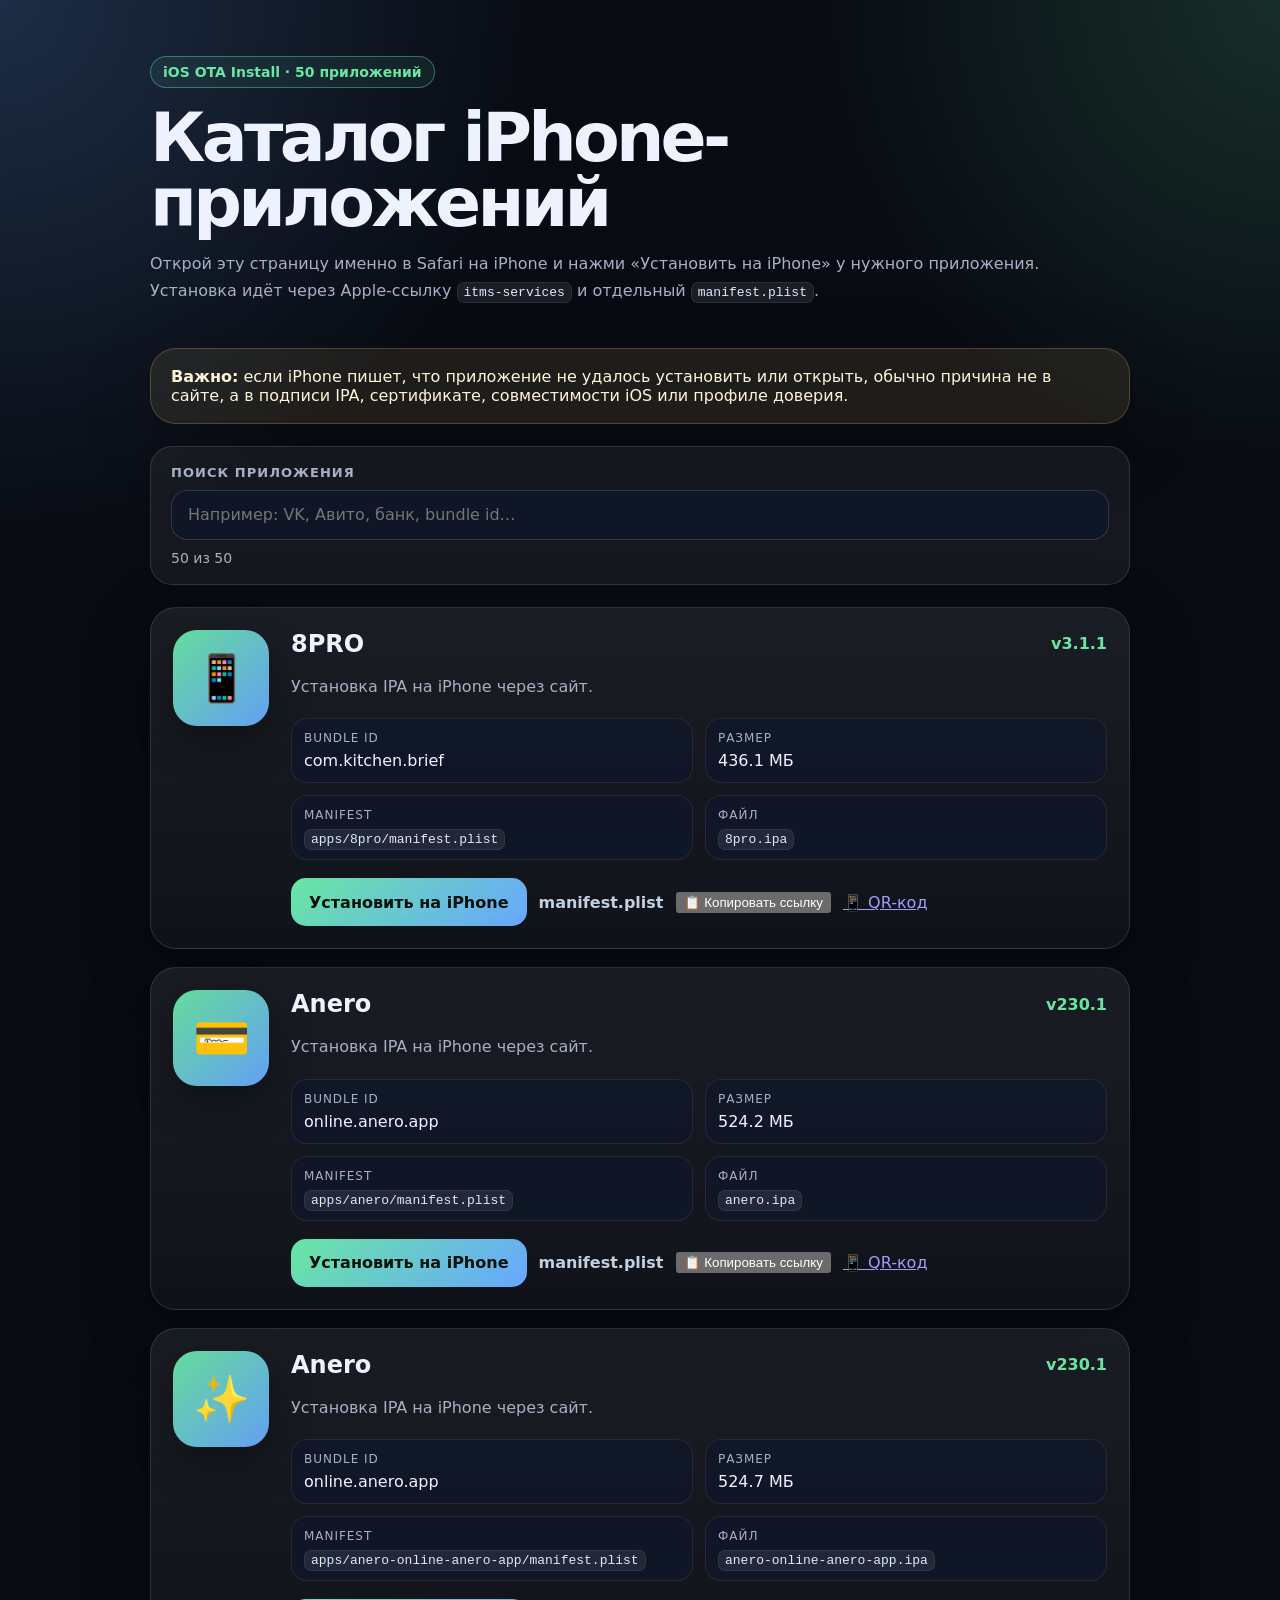
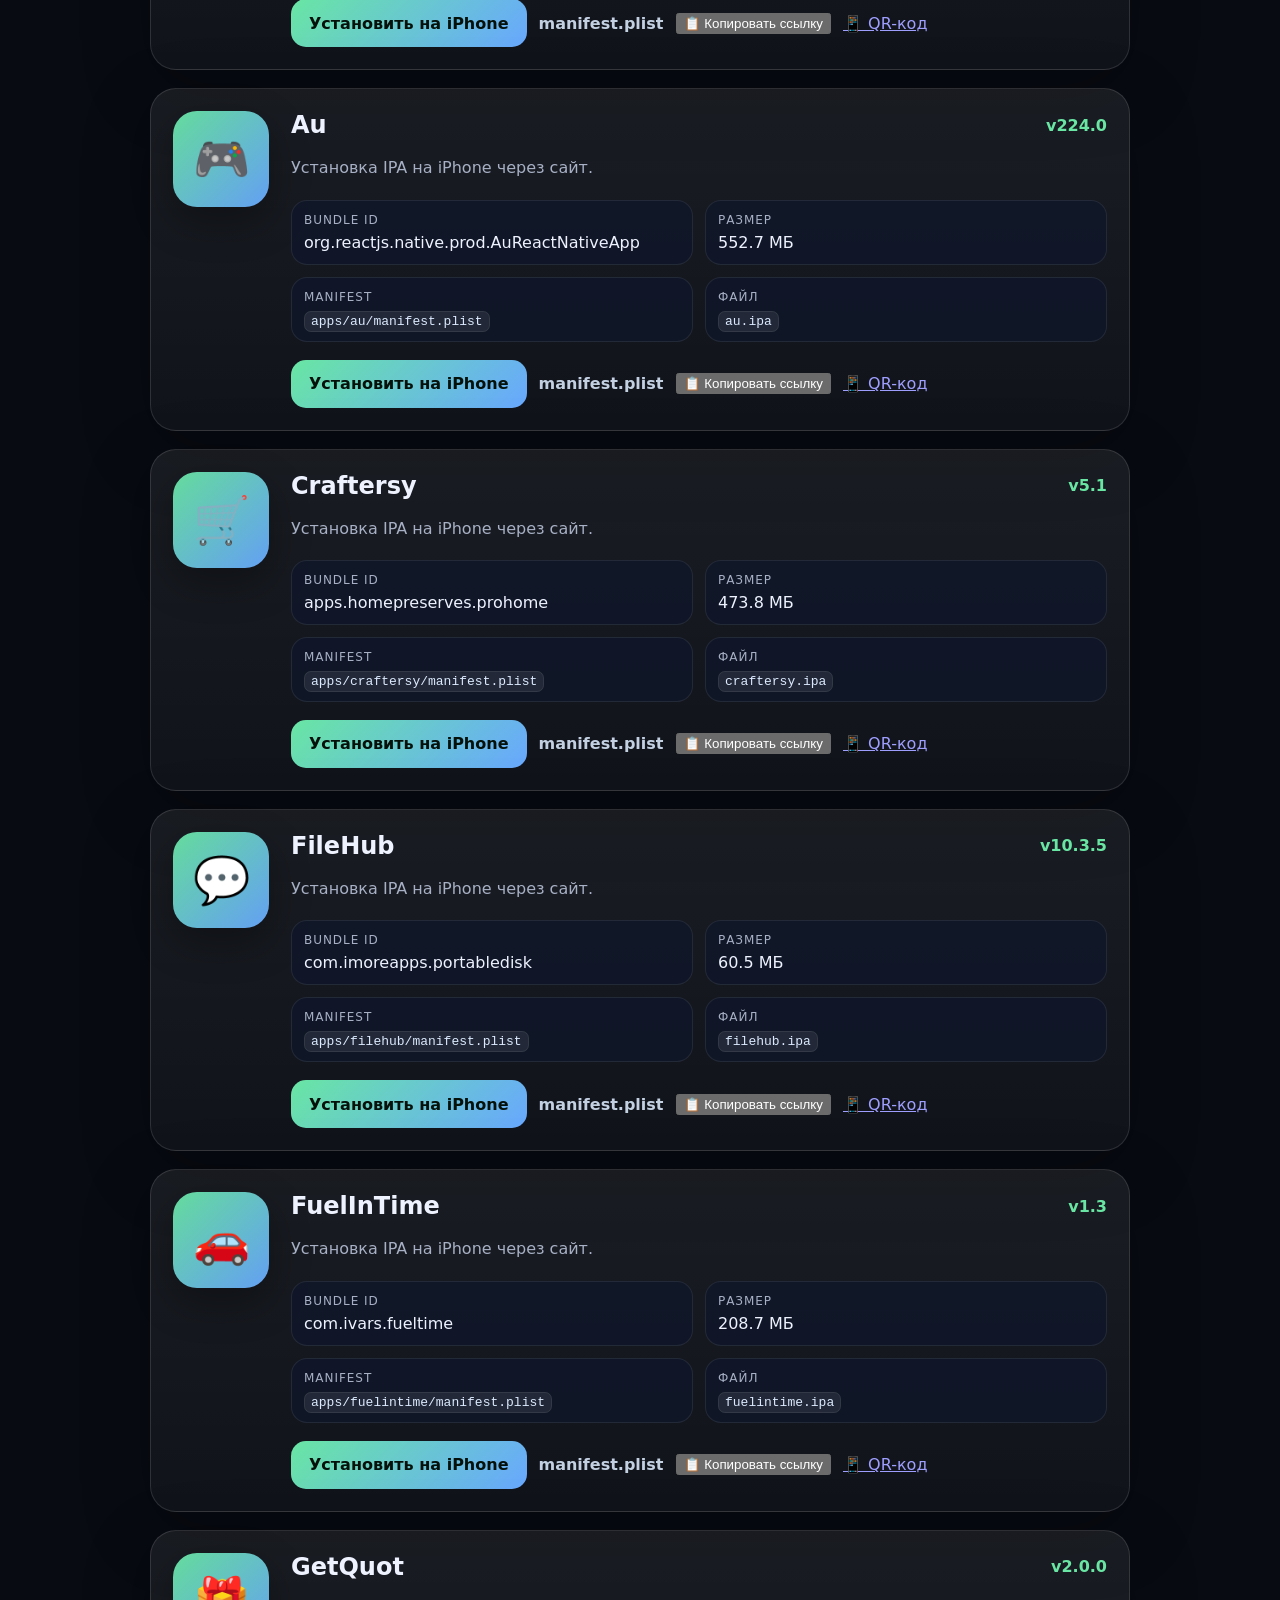
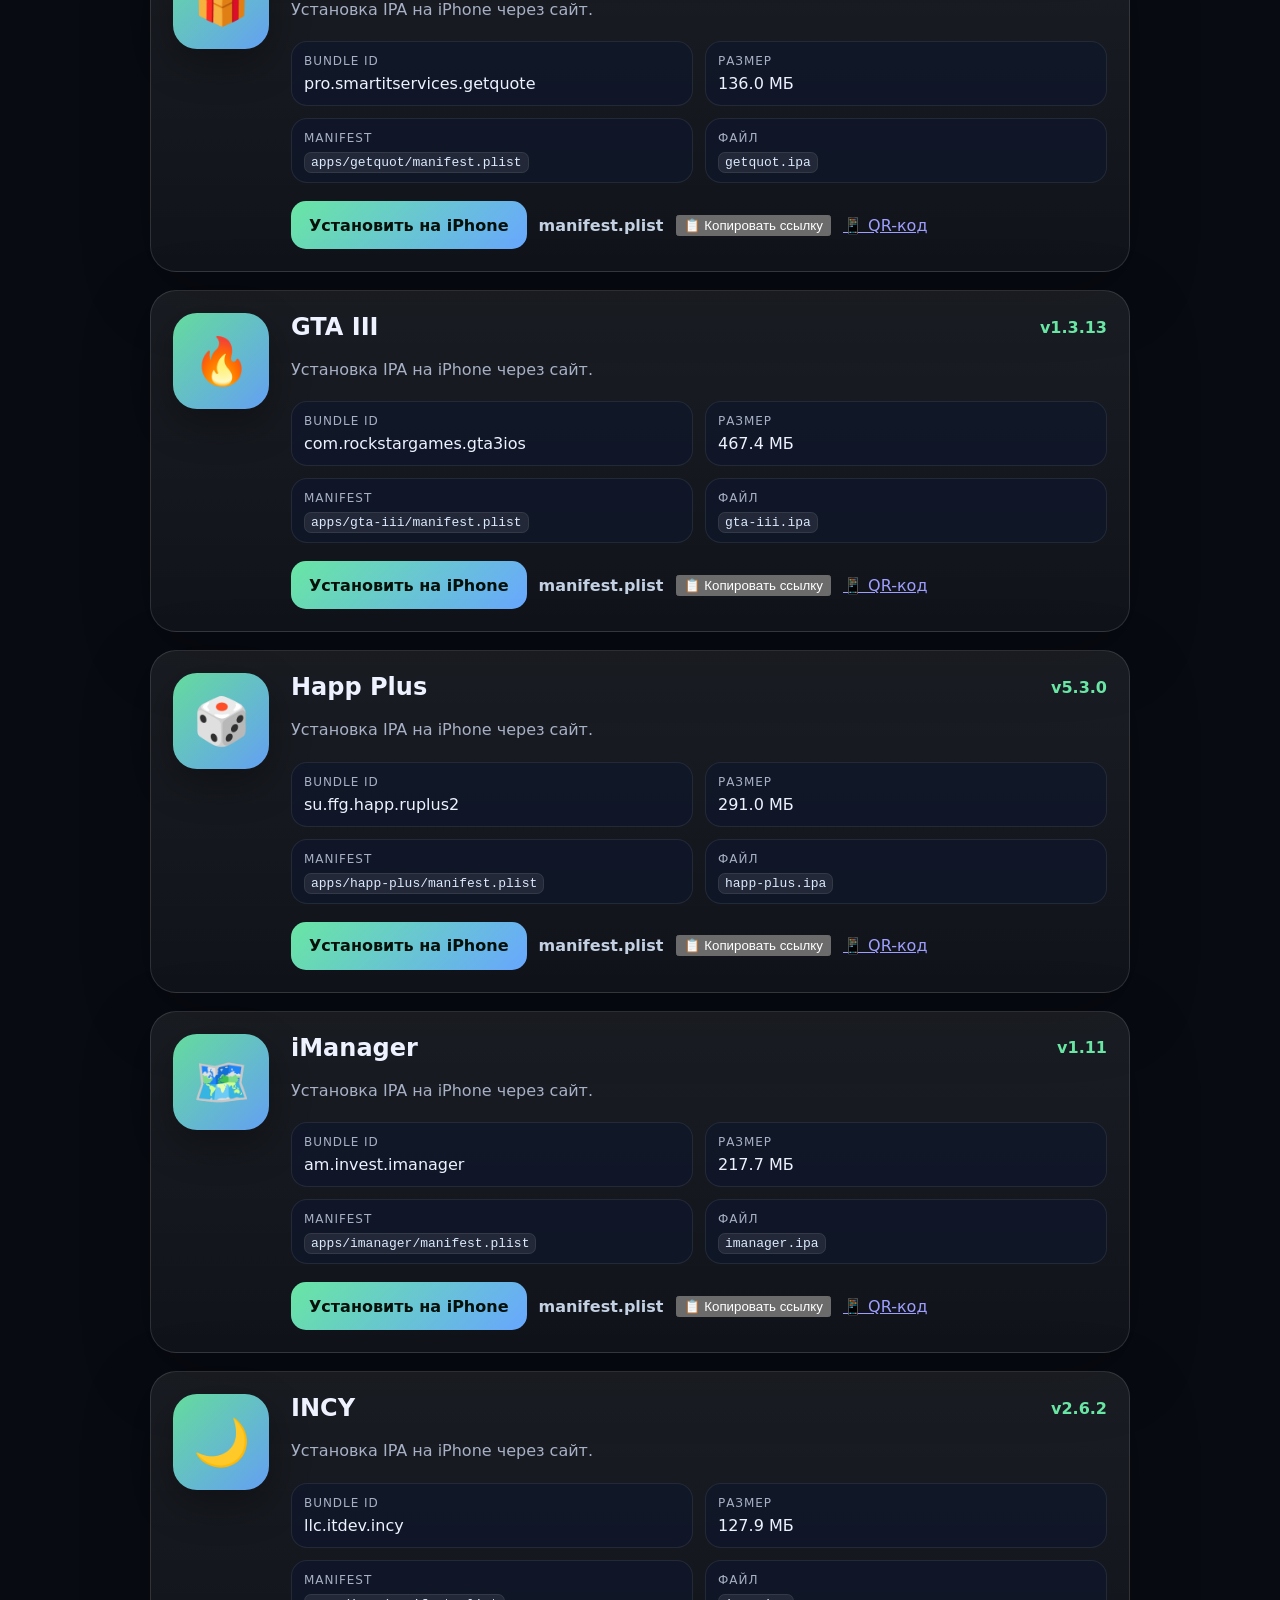
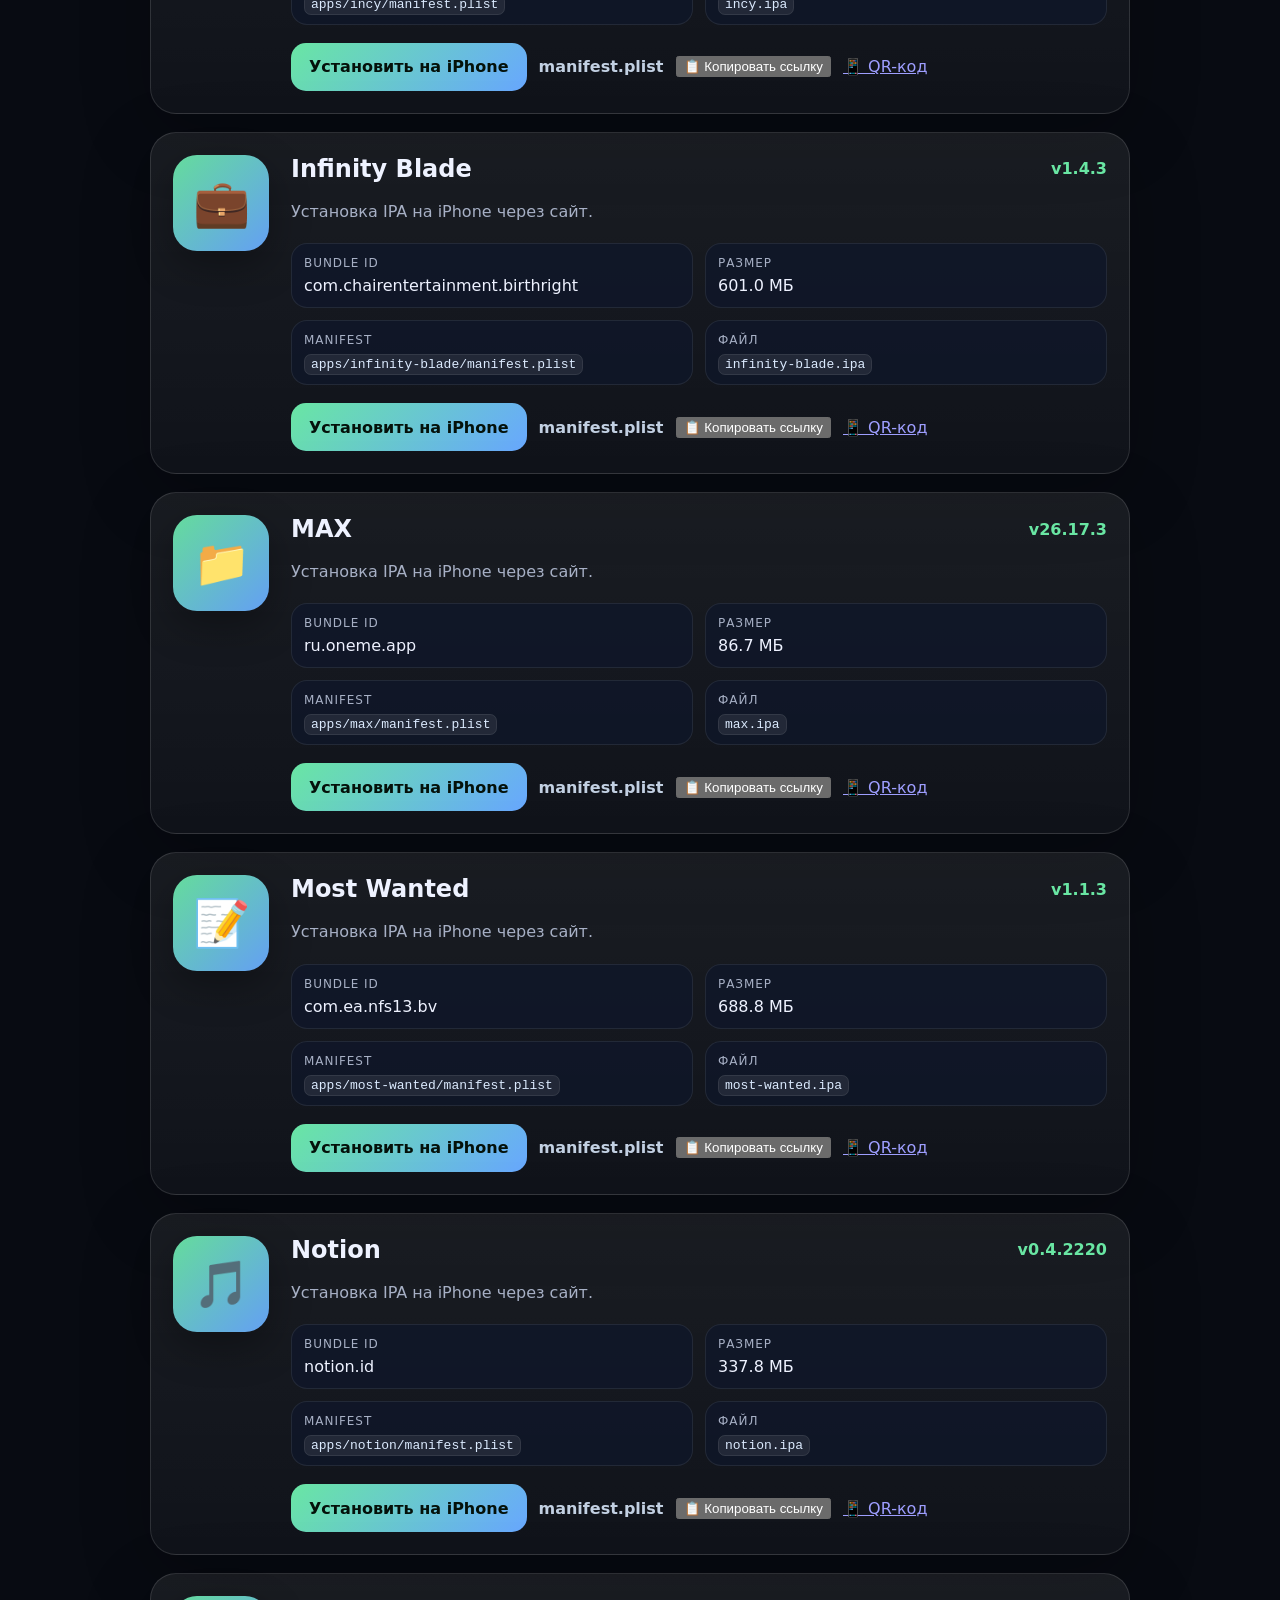
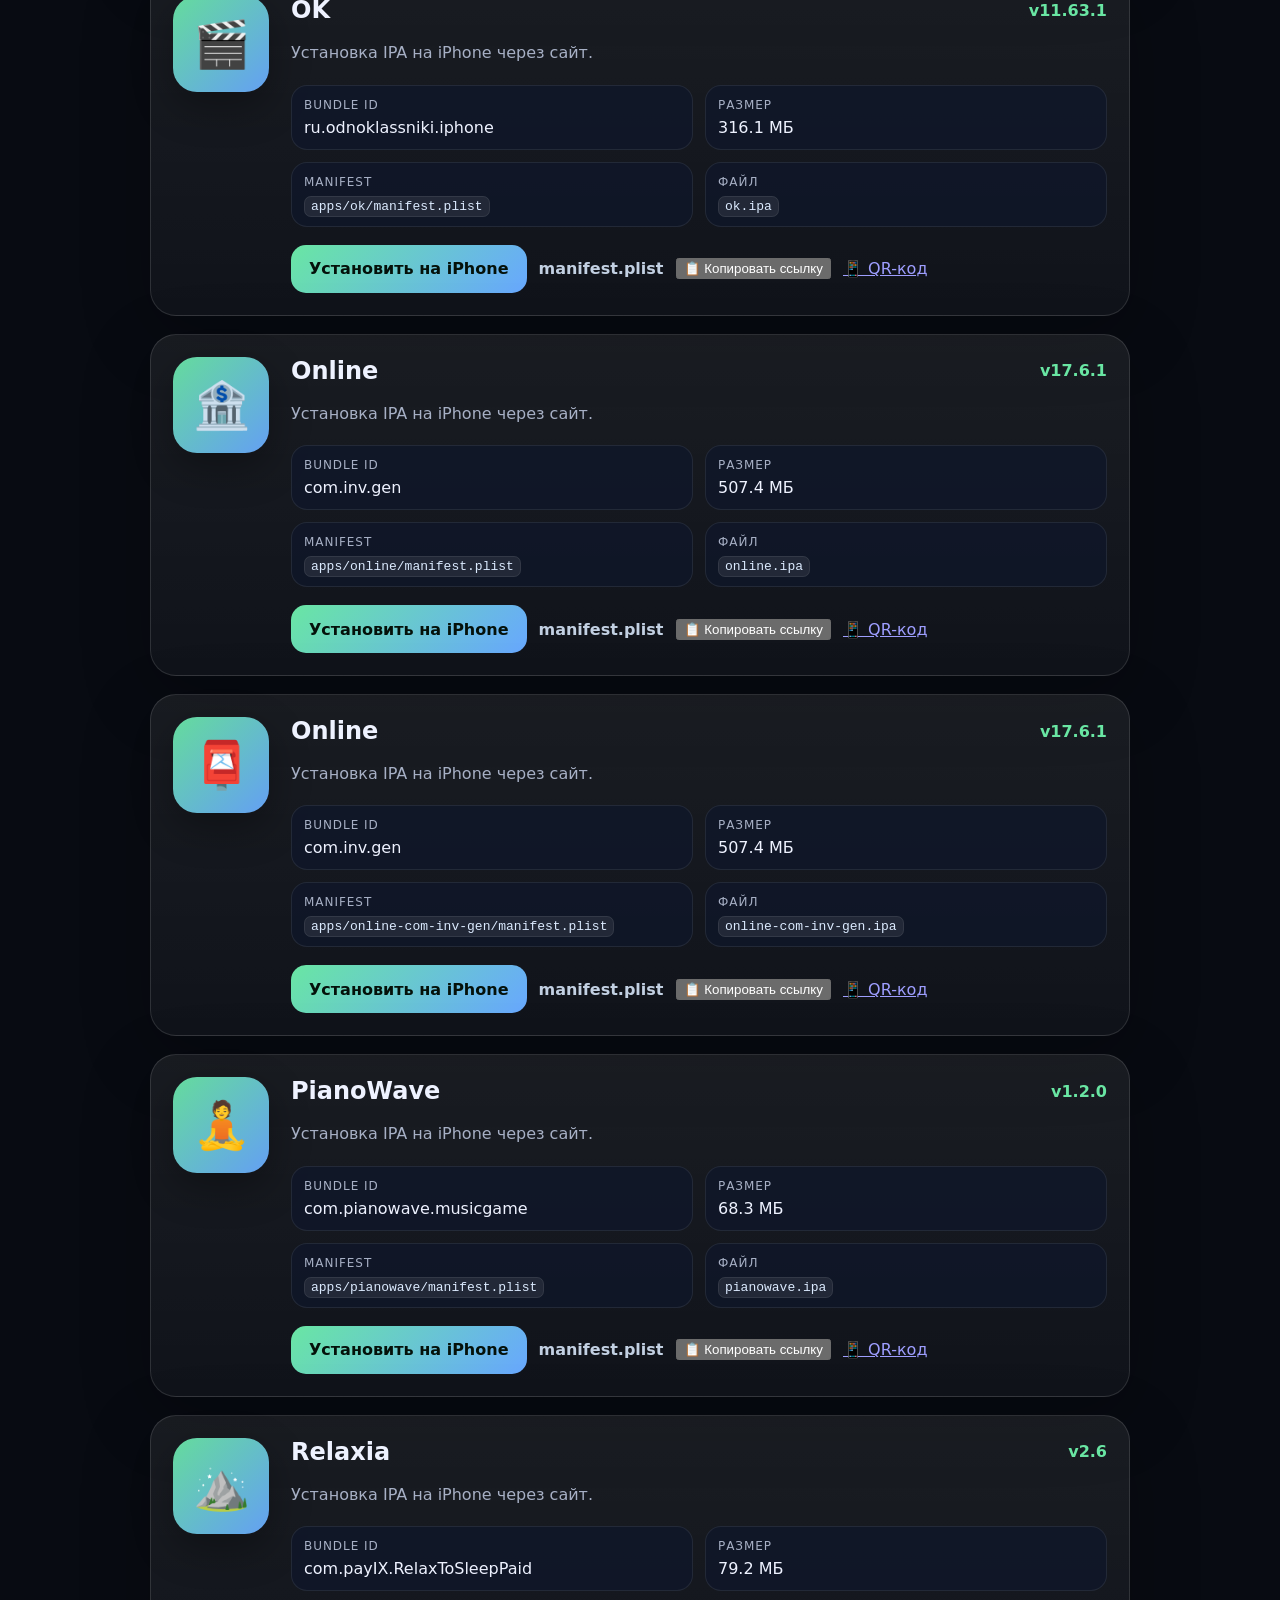
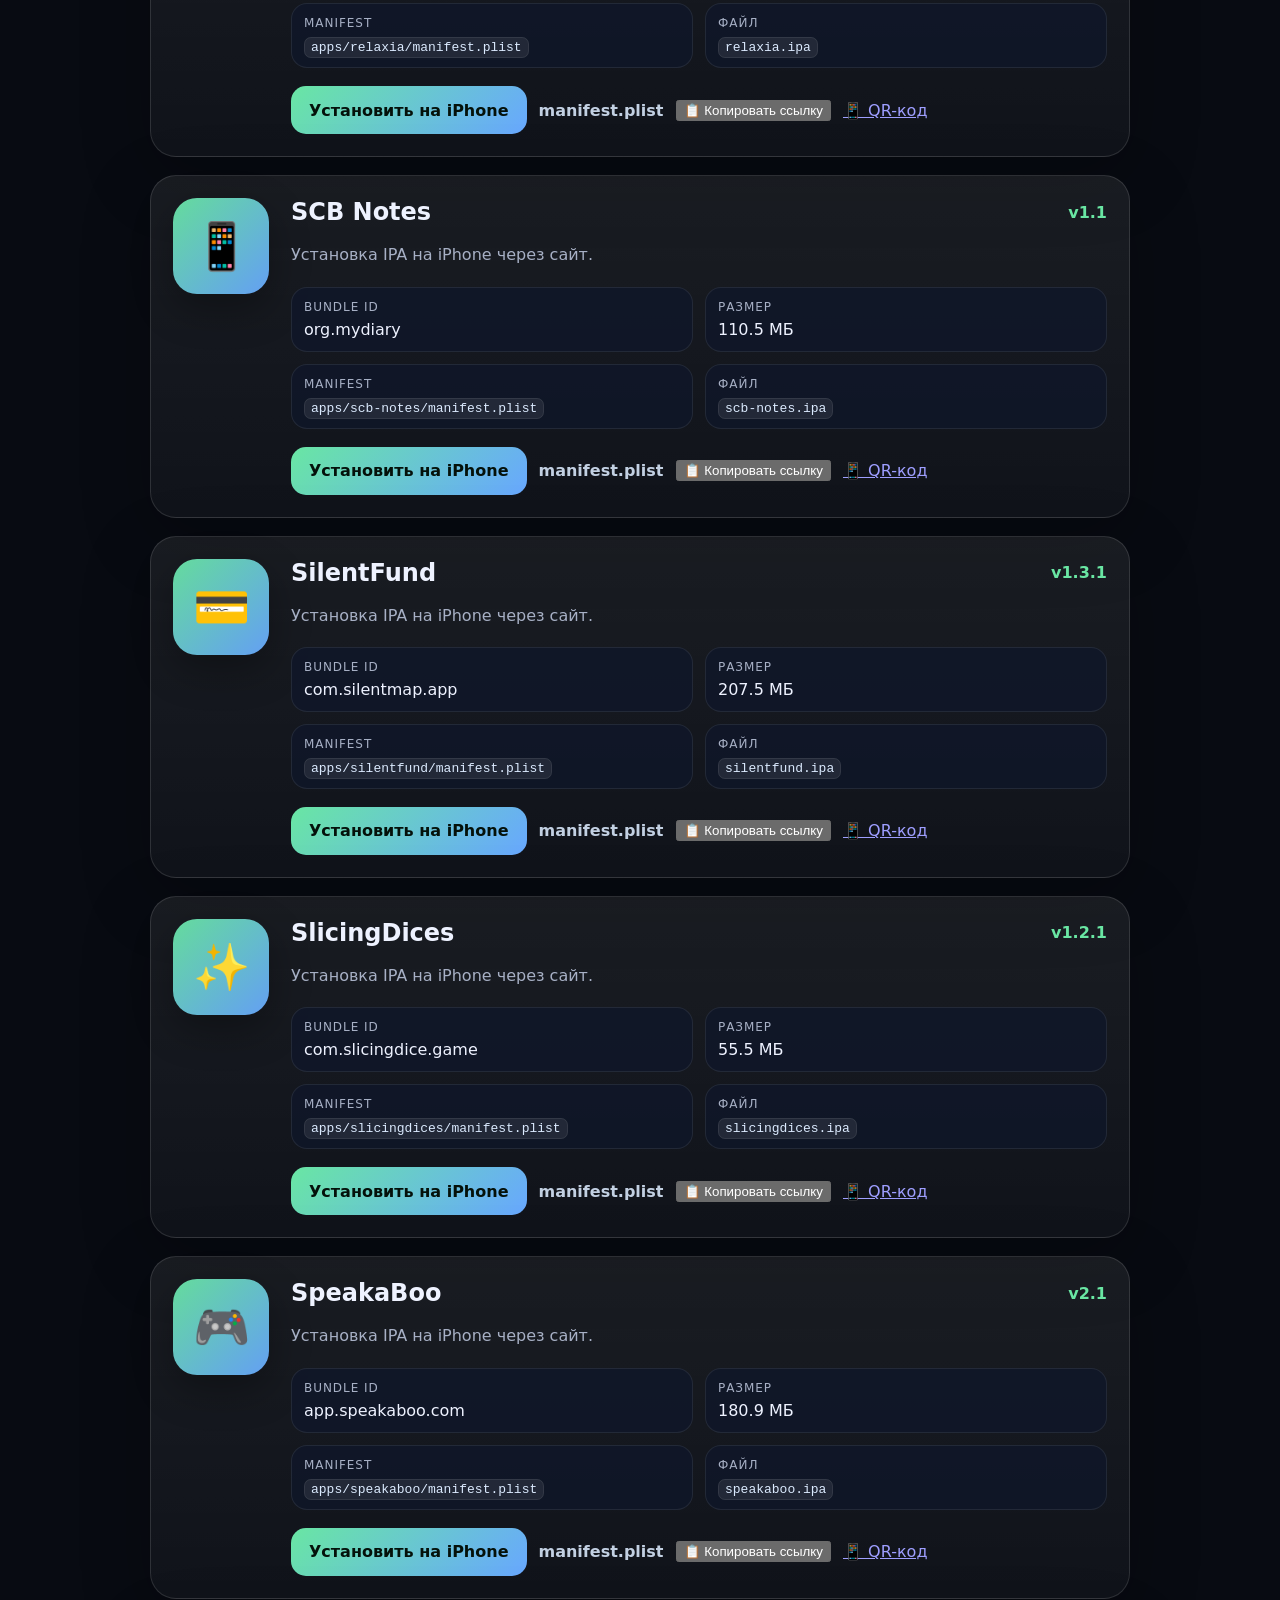
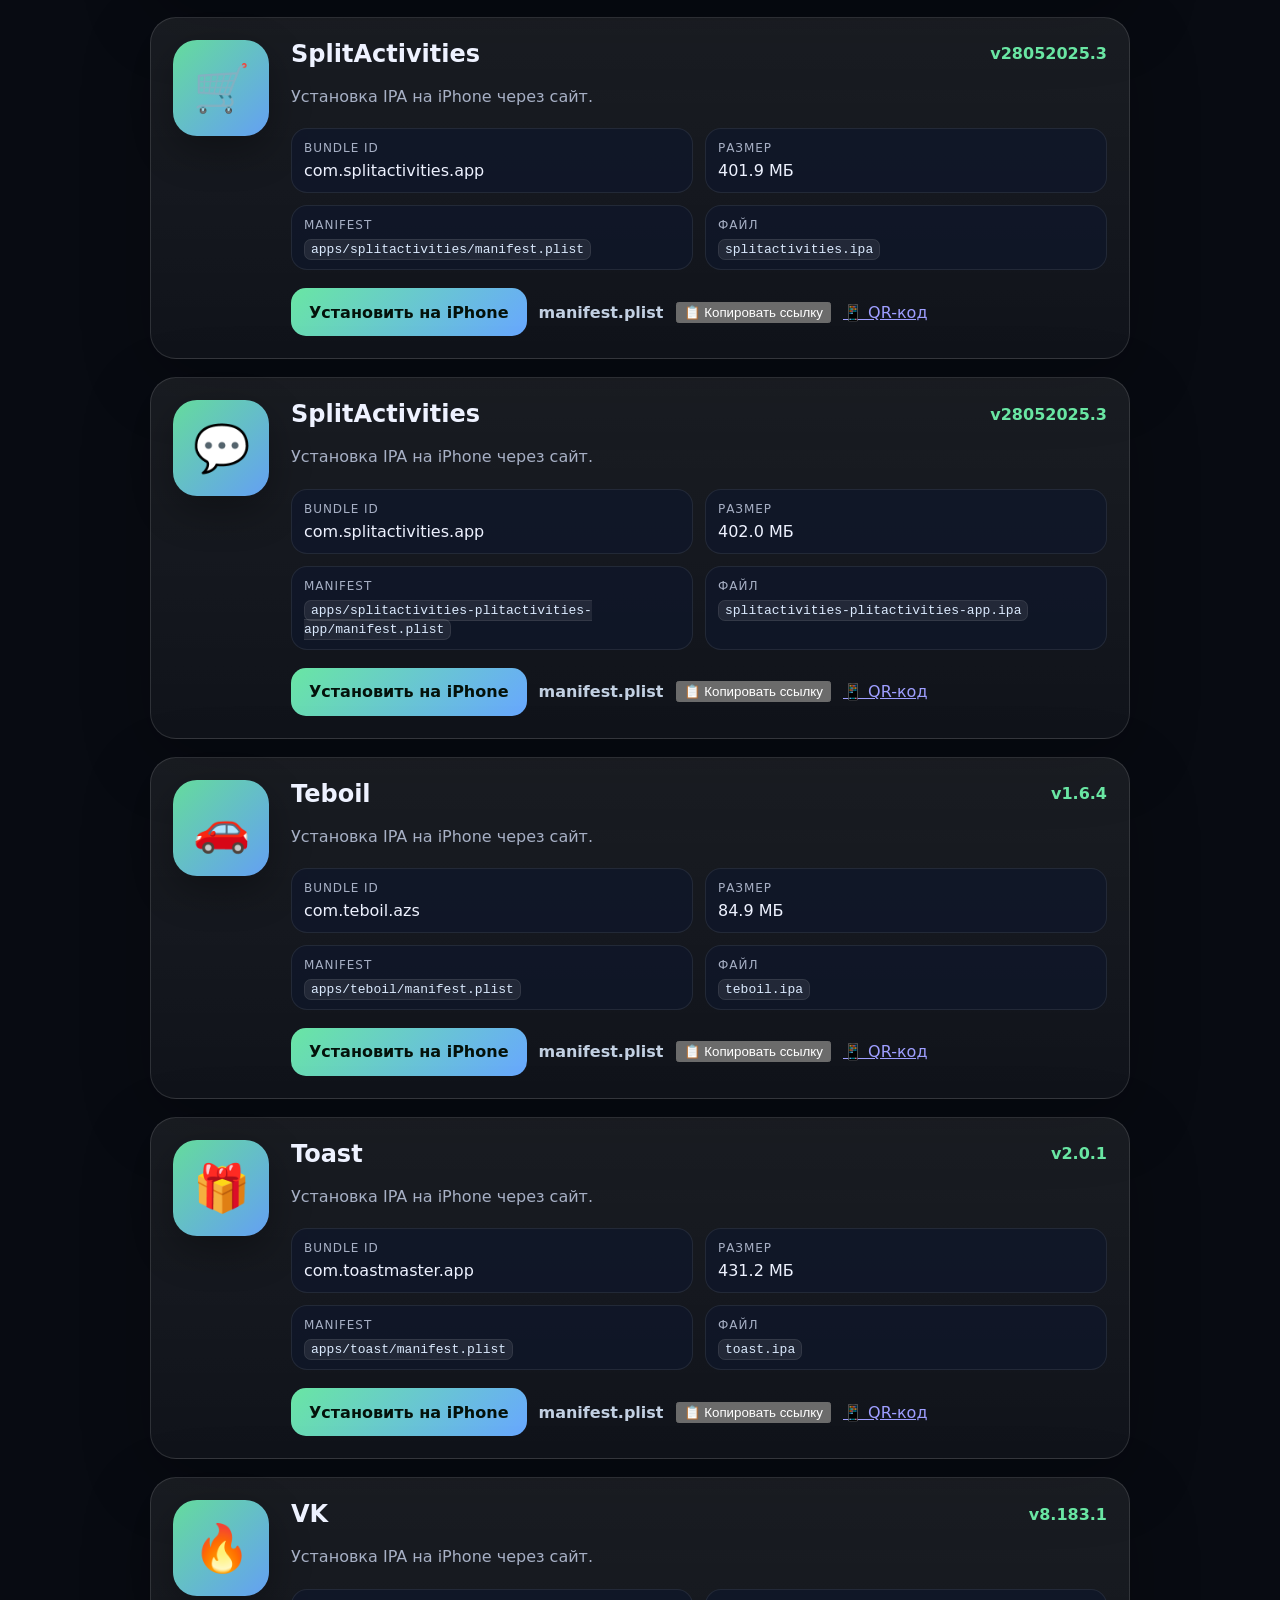
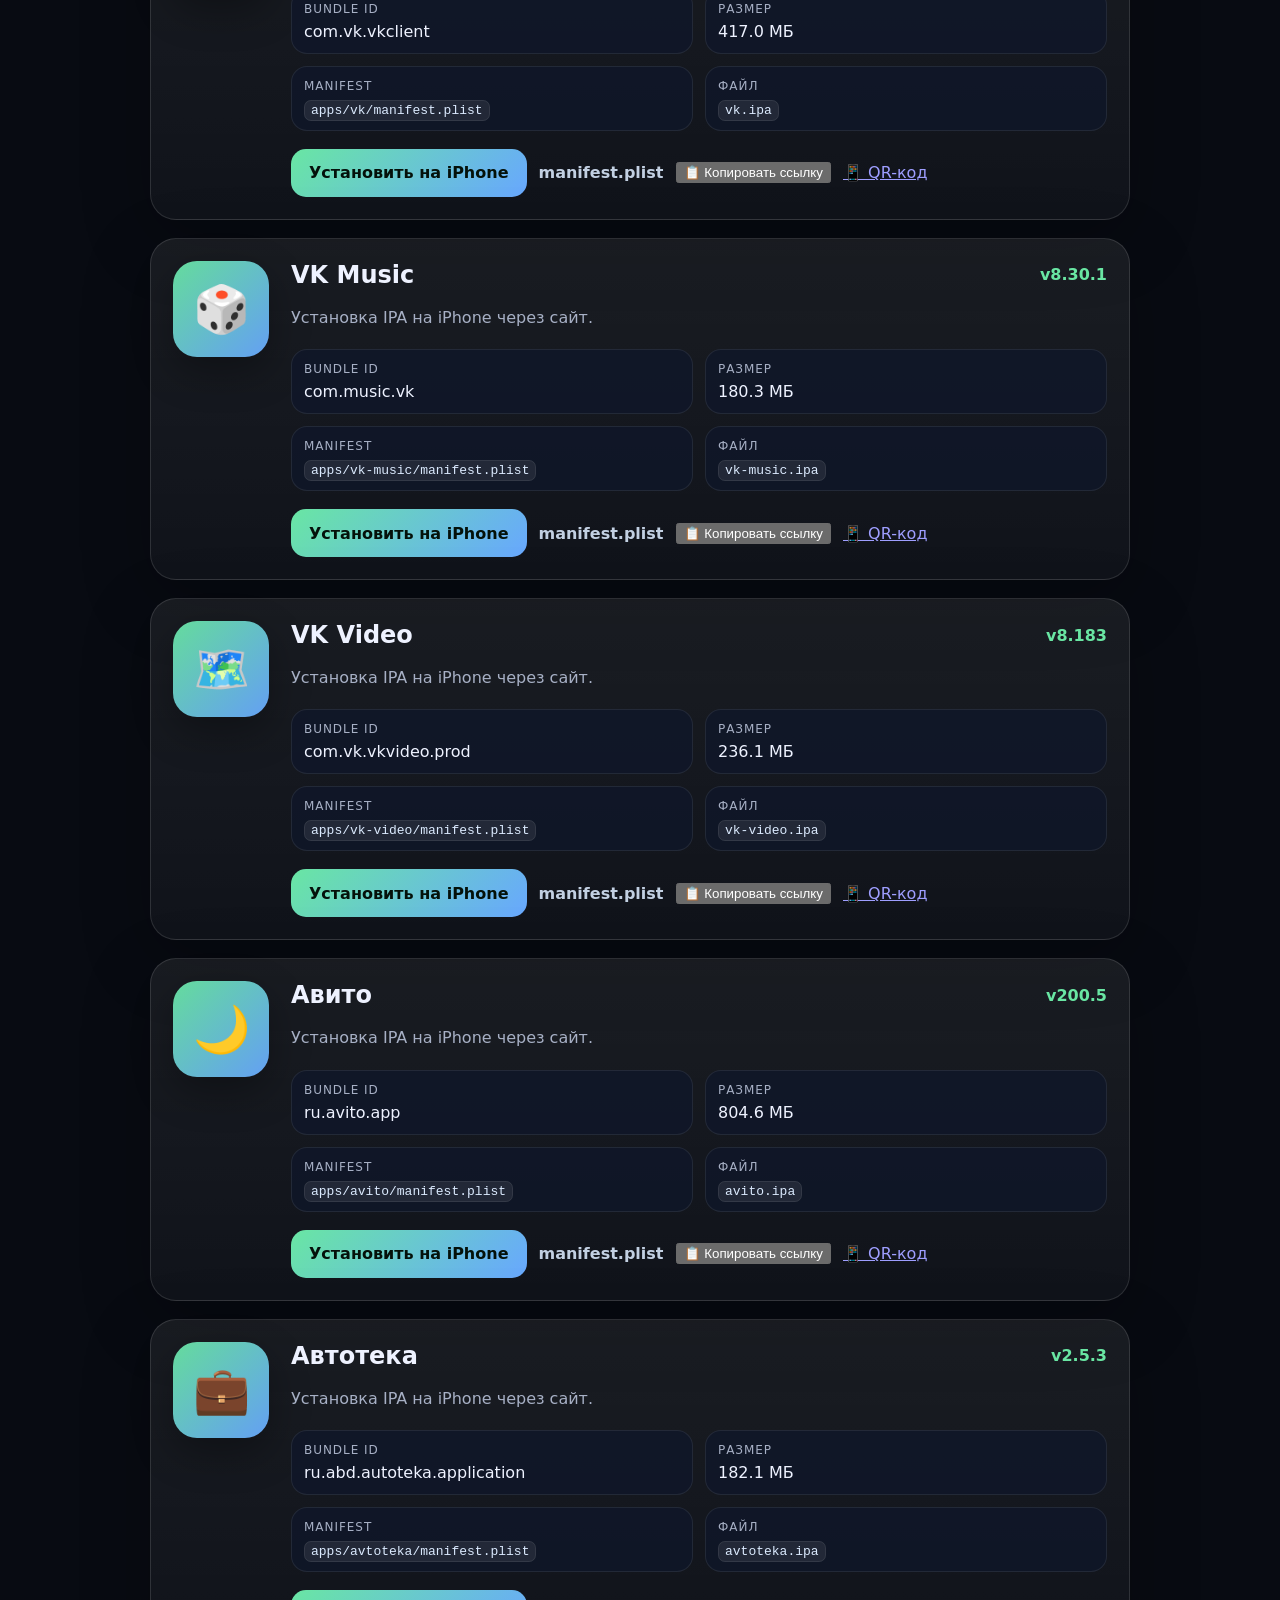
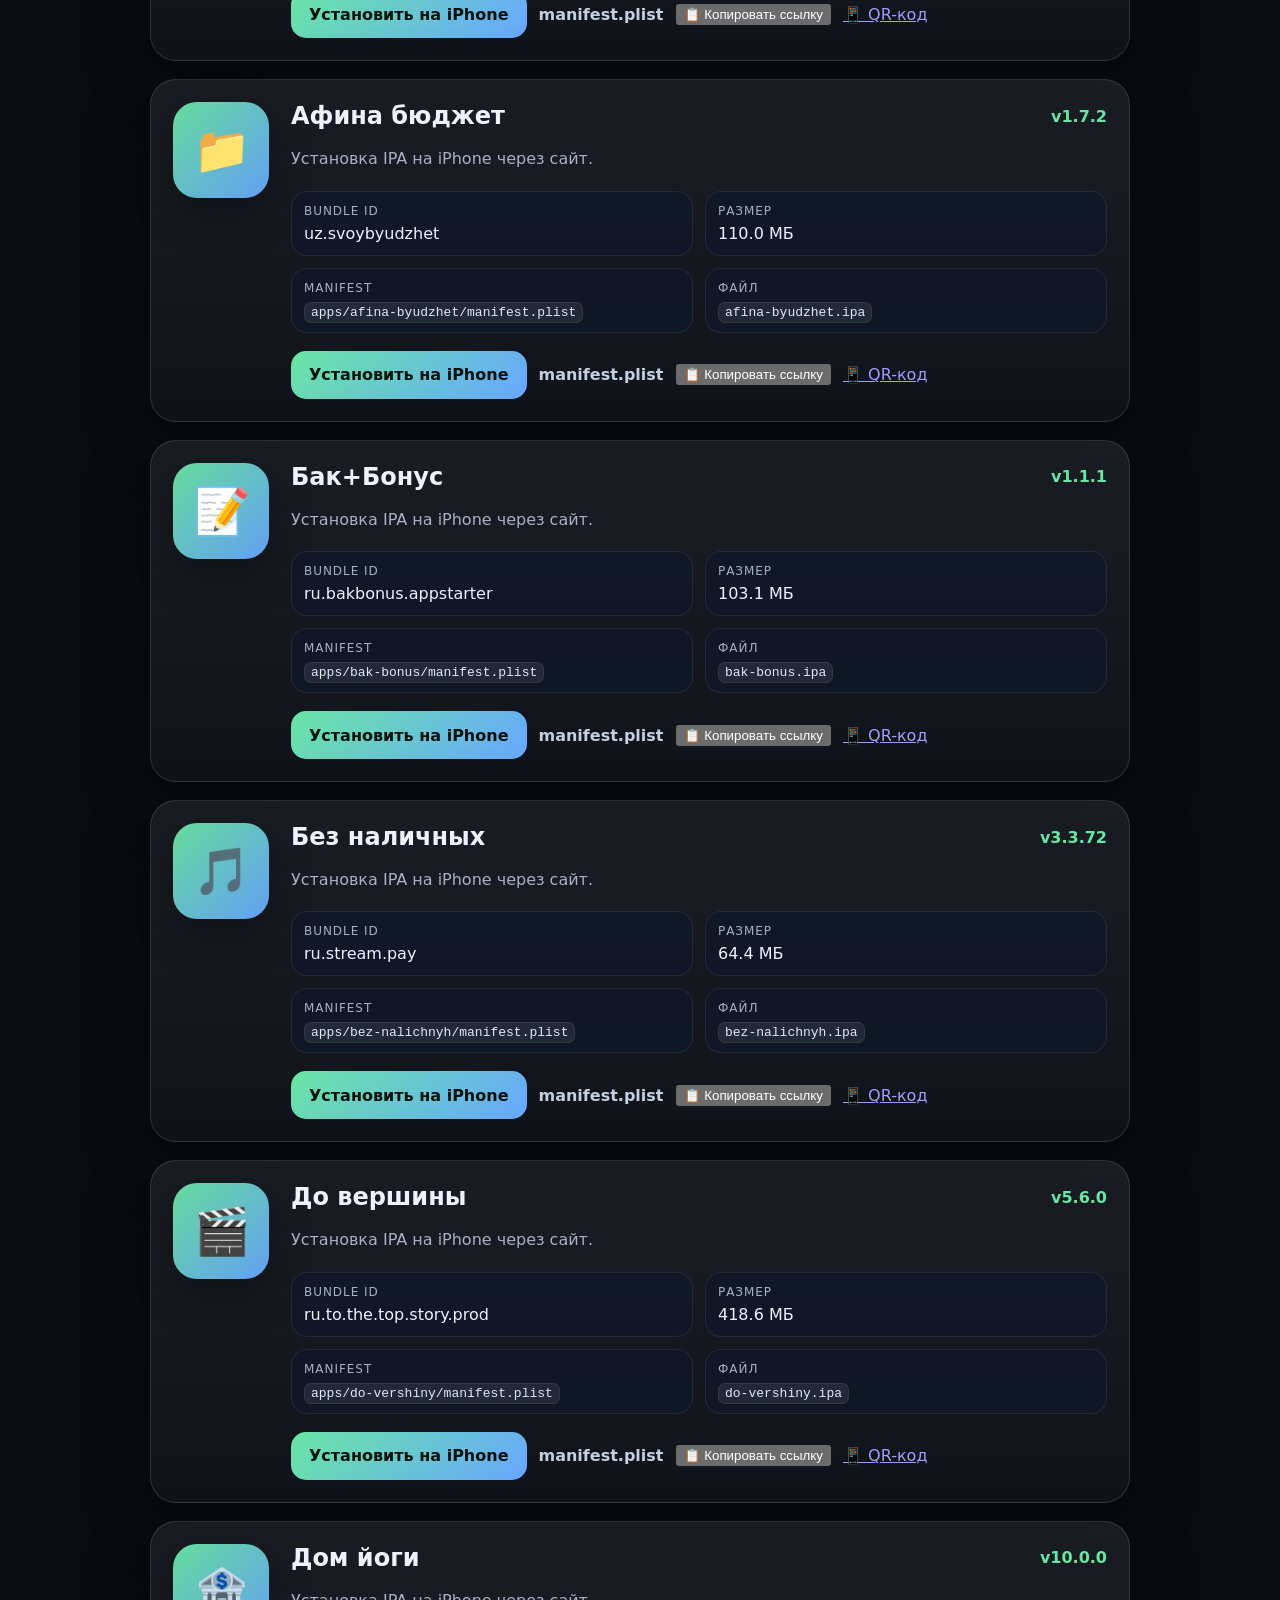
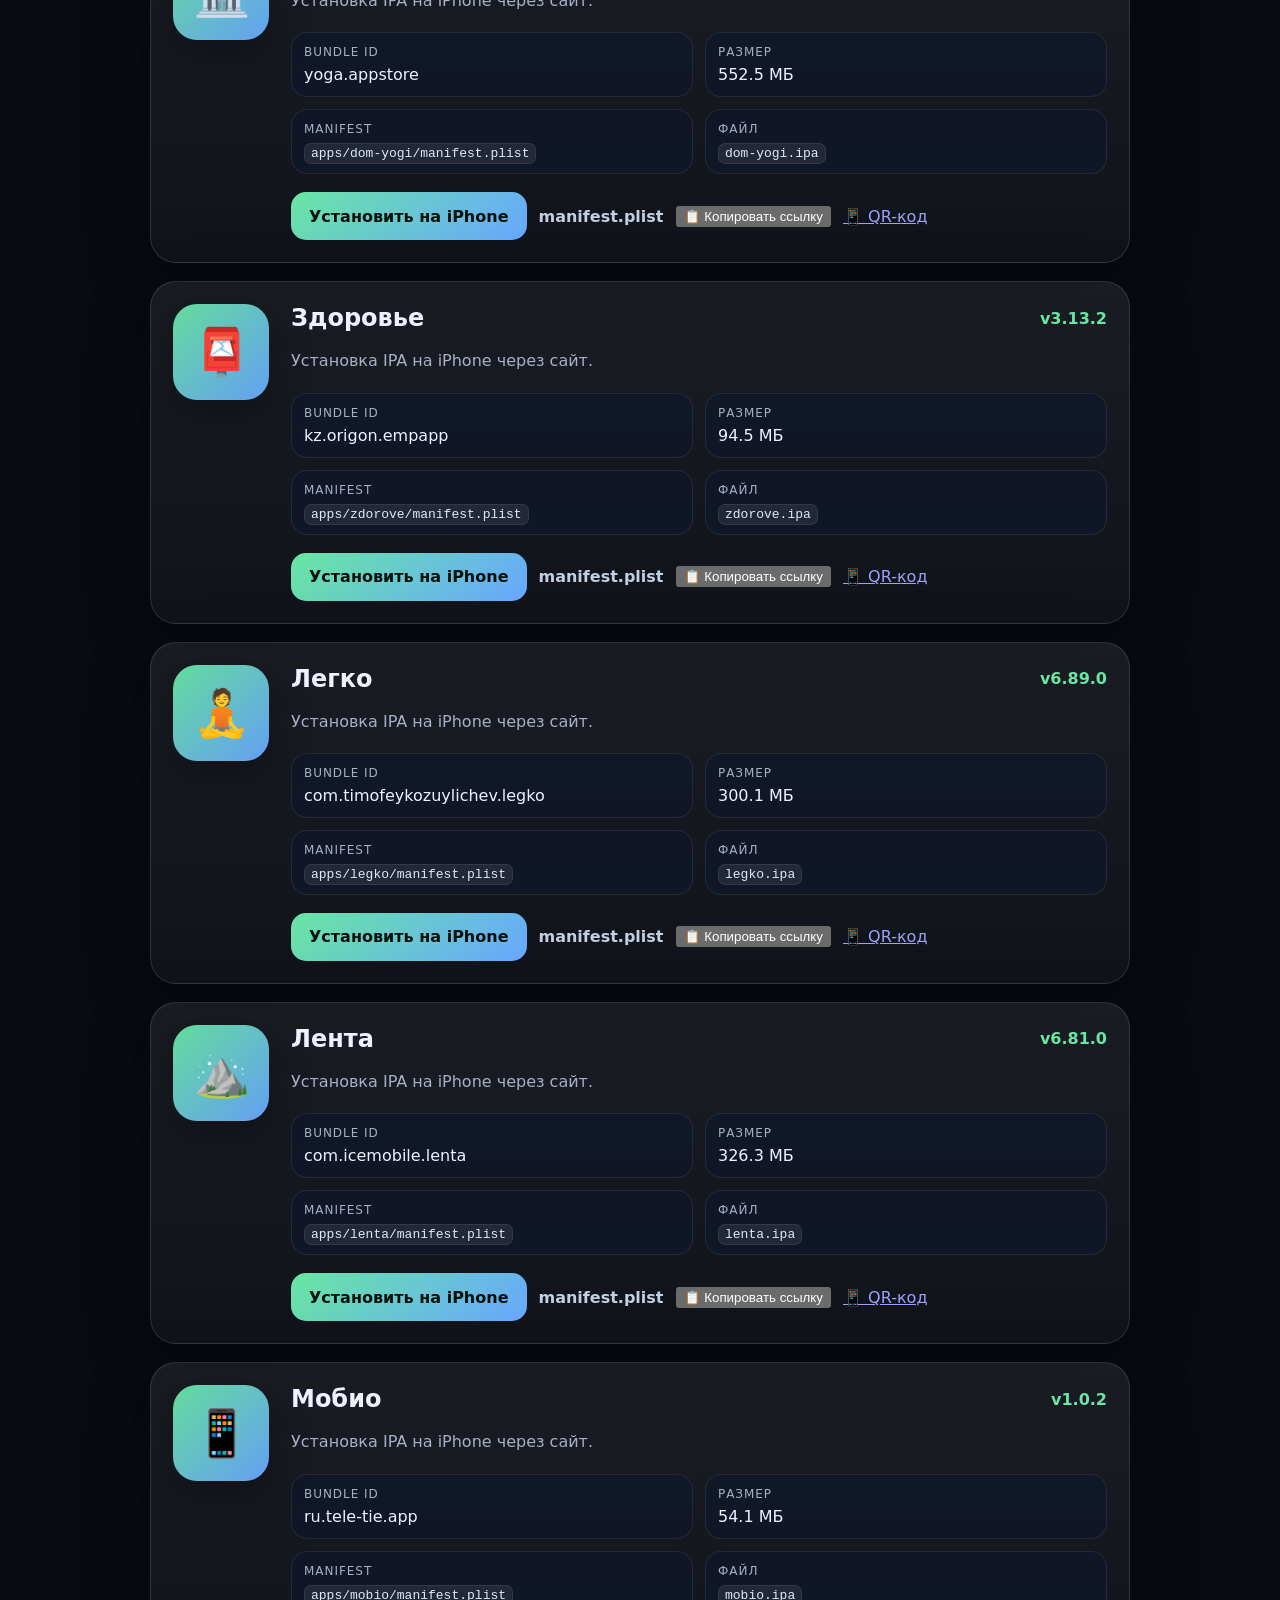
==== index.html @ a3d47f7a "Add GTA SA 2.2.21" ====
<!doctype html>
<html lang="ru">
<head>
  <meta charset="utf-8">
  <meta name="viewport" content="width=device-width, initial-scale=1">
  <title>iPhone Apps</title>
  <meta name="description" content="Каталог iOS-приложений для установки через itms-services manifest.plist">
  <link rel="stylesheet" href="styles.css">
</head>
<body>
  <header class="hero">
    <div class="hero__badge">iOS OTA Install · 50 приложений</div>
    <h1>Каталог iPhone-приложений</h1>
    <p>Открой эту страницу именно в Safari на iPhone и нажми «Установить на iPhone» у нужного приложения. Установка идёт через Apple-ссылку <code>itms-services</code> и отдельный <code>manifest.plist</code>.</p>
  </header>
  <main>
    <section class="notice"><strong>Важно:</strong> если iPhone пишет, что приложение не удалось установить или открыть, обычно причина не в сайте, а в подписи IPA, сертификате, совместимости iOS или профиле доверия.</section>
    <section class="toolbar" aria-label="Поиск приложений">
      <label for="search">Поиск приложения</label>
      <input id="search" type="search" placeholder="Например: VK, Авито, банк, bundle id…" autocomplete="off">
      <div class="counter"><span id="shown-count">50</span> из 50</div>
    </section>
    <section class="apps" aria-label="Список приложений">
      <article class="app-card" data-search="8pro com.kitchen.brief 8pro 8pro 3.1.1.ipa">
        <div class="app-card__icon app-card__icon--emoji" aria-hidden="true">📱</div>
        <div class="app-card__body">
          <div class="app-card__topline">
            <h2>8PRO</h2>
            <span class="version">v3.1.1</span>
          </div>
          <p>Установка IPA на iPhone через сайт.</p>
          <dl class="meta">
            <div><dt>Bundle ID</dt><dd>com.kitchen.brief</dd></div>
            <div><dt>Размер</dt><dd>436.1 МБ</dd></div>
            <div><dt>Manifest</dt><dd><code>apps/8pro/manifest.plist</code></dd></div>
            <div><dt>Файл</dt><dd><code>8pro.ipa</code></dd></div>
          </dl>
          <div class="actions">
            <a class="install-button" href="itms-services://?action=download-manifest&amp;url=https%3A%2F%2Fsoundtrackminus-hash.github.io%2Fios-ota-apps-site%2Fapps%2F8pro%2Fmanifest.plist">Установить на iPhone</a>
            <a class="manifest-link" href="https://soundtrackminus-hash.github.io/ios-ota-apps-site/apps/8pro/manifest.plist">manifest.plist</a>
            <button class="copy-btn" onclick="navigator.clipboard.writeText(window.location.href); this.textContent='Скопировано!'; setTimeout(() => this.textContent='Копировать ссылку', 1200);" title="Копировать ссылку">📋 Копировать ссылку</button>
            <a class="qr-btn" href="https://api.qrserver.com/v1/create-qr-code/?size=200x200&data=" target="_blank" title="QR-код">📱 QR-код</a>
          </div>
        </div>
      </article>
      <article class="app-card" data-search="anero online.anero.app anero anero_ ваш онлайн помощник авито.ipa">
        <div class="app-card__icon app-card__icon--emoji" aria-hidden="true">💳</div>
        <div class="app-card__body">
          <div class="app-card__topline">
            <h2>Anero</h2>
            <span class="version">v230.1</span>
          </div>
          <p>Установка IPA на iPhone через сайт.</p>
          <dl class="meta">
            <div><dt>Bundle ID</dt><dd>online.anero.app</dd></div>
            <div><dt>Размер</dt><dd>524.2 МБ</dd></div>
            <div><dt>Manifest</dt><dd><code>apps/anero/manifest.plist</code></dd></div>
            <div><dt>Файл</dt><dd><code>anero.ipa</code></dd></div>
          </dl>
          <div class="actions">
            <a class="install-button" href="itms-services://?action=download-manifest&amp;url=https%3A%2F%2Fsoundtrackminus-hash.github.io%2Fios-ota-apps-site%2Fapps%2Fanero%2Fmanifest.plist">Установить на iPhone</a>
            <a class="manifest-link" href="https://soundtrackminus-hash.github.io/ios-ota-apps-site/apps/anero/manifest.plist">manifest.plist</a>
            <button class="copy-btn" onclick="navigator.clipboard.writeText(window.location.href); this.textContent='Скопировано!'; setTimeout(() => this.textContent='Копировать ссылку', 1200);" title="Копировать ссылку">📋 Копировать ссылку</button>
            <a class="qr-btn" href="https://api.qrserver.com/v1/create-qr-code/?size=200x200&data=" target="_blank" title="QR-код">📱 QR-код</a>
          </div>
        </div>
      </article>
      <article class="app-card" data-search="anero online.anero.app anero-online-anero-app anero 230.1.ipa">
        <div class="app-card__icon app-card__icon--emoji" aria-hidden="true">✨</div>
        <div class="app-card__body">
          <div class="app-card__topline">
            <h2>Anero</h2>
            <span class="version">v230.1</span>
          </div>
          <p>Установка IPA на iPhone через сайт.</p>
          <dl class="meta">
            <div><dt>Bundle ID</dt><dd>online.anero.app</dd></div>
            <div><dt>Размер</dt><dd>524.7 МБ</dd></div>
            <div><dt>Manifest</dt><dd><code>apps/anero-online-anero-app/manifest.plist</code></dd></div>
            <div><dt>Файл</dt><dd><code>anero-online-anero-app.ipa</code></dd></div>
          </dl>
          <div class="actions">
            <a class="install-button" href="itms-services://?action=download-manifest&amp;url=https%3A%2F%2Fsoundtrackminus-hash.github.io%2Fios-ota-apps-site%2Fapps%2Fanero-online-anero-app%2Fmanifest.plist">Установить на iPhone</a>
            <a class="manifest-link" href="https://soundtrackminus-hash.github.io/ios-ota-apps-site/apps/anero-online-anero-app/manifest.plist">manifest.plist</a>
            <button class="copy-btn" onclick="navigator.clipboard.writeText(window.location.href); this.textContent='Скопировано!'; setTimeout(() => this.textContent='Копировать ссылку', 1200);" title="Копировать ссылку">📋 Копировать ссылку</button>
            <a class="qr-btn" href="https://api.qrserver.com/v1/create-qr-code/?size=200x200&data=" target="_blank" title="QR-код">📱 QR-код</a>
          </div>
        </div>
      </article>
      <article class="app-card" data-search="au org.reactjs.native.prod.aureactnativeapp au аукцион au.ru авито.ipa">
        <div class="app-card__icon app-card__icon--emoji" aria-hidden="true">🎮</div>
        <div class="app-card__body">
          <div class="app-card__topline">
            <h2>Au</h2>
            <span class="version">v224.0</span>
          </div>
          <p>Установка IPA на iPhone через сайт.</p>
          <dl class="meta">
            <div><dt>Bundle ID</dt><dd>org.reactjs.native.prod.AuReactNativeApp</dd></div>
            <div><dt>Размер</dt><dd>552.7 МБ</dd></div>
            <div><dt>Manifest</dt><dd><code>apps/au/manifest.plist</code></dd></div>
            <div><dt>Файл</dt><dd><code>au.ipa</code></dd></div>
          </dl>
          <div class="actions">
            <a class="install-button" href="itms-services://?action=download-manifest&amp;url=https%3A%2F%2Fsoundtrackminus-hash.github.io%2Fios-ota-apps-site%2Fapps%2Fau%2Fmanifest.plist">Установить на iPhone</a>
            <a class="manifest-link" href="https://soundtrackminus-hash.github.io/ios-ota-apps-site/apps/au/manifest.plist">manifest.plist</a>
            <button class="copy-btn" onclick="navigator.clipboard.writeText(window.location.href); this.textContent='Скопировано!'; setTimeout(() => this.textContent='Копировать ссылку', 1200);" title="Копировать ссылку">📋 Копировать ссылку</button>
            <a class="qr-btn" href="https://api.qrserver.com/v1/create-qr-code/?size=200x200&data=" target="_blank" title="QR-код">📱 QR-код</a>
          </div>
        </div>
      </article>
      <article class="app-card" data-search="craftersy apps.homepreserves.prohome craftersy craftersy тбанк.ipa">
        <div class="app-card__icon app-card__icon--emoji" aria-hidden="true">🛒</div>
        <div class="app-card__body">
          <div class="app-card__topline">
            <h2>Craftersy</h2>
            <span class="version">v5.1</span>
          </div>
          <p>Установка IPA на iPhone через сайт.</p>
          <dl class="meta">
            <div><dt>Bundle ID</dt><dd>apps.homepreserves.prohome</dd></div>
            <div><dt>Размер</dt><dd>473.8 МБ</dd></div>
            <div><dt>Manifest</dt><dd><code>apps/craftersy/manifest.plist</code></dd></div>
            <div><dt>Файл</dt><dd><code>craftersy.ipa</code></dd></div>
          </dl>
          <div class="actions">
            <a class="install-button" href="itms-services://?action=download-manifest&amp;url=https%3A%2F%2Fsoundtrackminus-hash.github.io%2Fios-ota-apps-site%2Fapps%2Fcraftersy%2Fmanifest.plist">Установить на iPhone</a>
            <a class="manifest-link" href="https://soundtrackminus-hash.github.io/ios-ota-apps-site/apps/craftersy/manifest.plist">manifest.plist</a>
            <button class="copy-btn" onclick="navigator.clipboard.writeText(window.location.href); this.textContent='Скопировано!'; setTimeout(() => this.textContent='Копировать ссылку', 1200);" title="Копировать ссылку">📋 Копировать ссылку</button>
            <a class="qr-btn" href="https://api.qrserver.com/v1/create-qr-code/?size=200x200&data=" target="_blank" title="QR-код">📱 QR-код</a>
          </div>
        </div>
      </article>
      <article class="app-card" data-search="filehub com.imoreapps.portabledisk filehub file hub 10.3.5.ipa">
        <div class="app-card__icon app-card__icon--emoji" aria-hidden="true">💬</div>
        <div class="app-card__body">
          <div class="app-card__topline">
            <h2>FileHub</h2>
            <span class="version">v10.3.5</span>
          </div>
          <p>Установка IPA на iPhone через сайт.</p>
          <dl class="meta">
            <div><dt>Bundle ID</dt><dd>com.imoreapps.portabledisk</dd></div>
            <div><dt>Размер</dt><dd>60.5 МБ</dd></div>
            <div><dt>Manifest</dt><dd><code>apps/filehub/manifest.plist</code></dd></div>
            <div><dt>Файл</dt><dd><code>filehub.ipa</code></dd></div>
          </dl>
          <div class="actions">
            <a class="install-button" href="itms-services://?action=download-manifest&amp;url=https%3A%2F%2Fsoundtrackminus-hash.github.io%2Fios-ota-apps-site%2Fapps%2Ffilehub%2Fmanifest.plist">Установить на iPhone</a>
            <a class="manifest-link" href="https://soundtrackminus-hash.github.io/ios-ota-apps-site/apps/filehub/manifest.plist">manifest.plist</a>
            <button class="copy-btn" onclick="navigator.clipboard.writeText(window.location.href); this.textContent='Скопировано!'; setTimeout(() => this.textContent='Копировать ссылку', 1200);" title="Копировать ссылку">📋 Копировать ссылку</button>
            <a class="qr-btn" href="https://api.qrserver.com/v1/create-qr-code/?size=200x200&data=" target="_blank" title="QR-код">📱 QR-код</a>
          </div>
        </div>
      </article>
      <article class="app-card" data-search="fuelintime com.ivars.fueltime fuelintime fuellntime тбанк инвестиции.ipa">
        <div class="app-card__icon app-card__icon--emoji" aria-hidden="true">🚗</div>
        <div class="app-card__body">
          <div class="app-card__topline">
            <h2>FuelInTime</h2>
            <span class="version">v1.3</span>
          </div>
          <p>Установка IPA на iPhone через сайт.</p>
          <dl class="meta">
            <div><dt>Bundle ID</dt><dd>com.ivars.fueltime</dd></div>
            <div><dt>Размер</dt><dd>208.7 МБ</dd></div>
            <div><dt>Manifest</dt><dd><code>apps/fuelintime/manifest.plist</code></dd></div>
            <div><dt>Файл</dt><dd><code>fuelintime.ipa</code></dd></div>
          </dl>
          <div class="actions">
            <a class="install-button" href="itms-services://?action=download-manifest&amp;url=https%3A%2F%2Fsoundtrackminus-hash.github.io%2Fios-ota-apps-site%2Fapps%2Ffuelintime%2Fmanifest.plist">Установить на iPhone</a>
            <a class="manifest-link" href="https://soundtrackminus-hash.github.io/ios-ota-apps-site/apps/fuelintime/manifest.plist">manifest.plist</a>
            <button class="copy-btn" onclick="navigator.clipboard.writeText(window.location.href); this.textContent='Скопировано!'; setTimeout(() => this.textContent='Копировать ссылку', 1200);" title="Копировать ссылку">📋 Копировать ссылку</button>
            <a class="qr-btn" href="https://api.qrserver.com/v1/create-qr-code/?size=200x200&data=" target="_blank" title="QR-код">📱 QR-код</a>
          </div>
        </div>
      </article>
      <article class="app-card" data-search="getquot pro.smartitservices.getquote getquot getquot втб инвестиции.ipa">
        <div class="app-card__icon app-card__icon--emoji" aria-hidden="true">🎁</div>
        <div class="app-card__body">
          <div class="app-card__topline">
            <h2>GetQuot</h2>
            <span class="version">v2.0.0</span>
          </div>
          <p>Установка IPA на iPhone через сайт.</p>
          <dl class="meta">
            <div><dt>Bundle ID</dt><dd>pro.smartitservices.getquote</dd></div>
            <div><dt>Размер</dt><dd>136.0 МБ</dd></div>
            <div><dt>Manifest</dt><dd><code>apps/getquot/manifest.plist</code></dd></div>
            <div><dt>Файл</dt><dd><code>getquot.ipa</code></dd></div>
          </dl>
          <div class="actions">
            <a class="install-button" href="itms-services://?action=download-manifest&amp;url=https%3A%2F%2Fsoundtrackminus-hash.github.io%2Fios-ota-apps-site%2Fapps%2Fgetquot%2Fmanifest.plist">Установить на iPhone</a>
            <a class="manifest-link" href="https://soundtrackminus-hash.github.io/ios-ota-apps-site/apps/getquot/manifest.plist">manifest.plist</a>
            <button class="copy-btn" onclick="navigator.clipboard.writeText(window.location.href); this.textContent='Скопировано!'; setTimeout(() => this.textContent='Копировать ссылку', 1200);" title="Копировать ссылку">📋 Копировать ссылку</button>
            <a class="qr-btn" href="https://api.qrserver.com/v1/create-qr-code/?size=200x200&data=" target="_blank" title="QR-код">📱 QR-код</a>
          </div>
        </div>
      </article>
      <article class="app-card" data-search="gta iii com.rockstargames.gta3ios gta-iii gta iii 1.3.13.ipa">
        <div class="app-card__icon app-card__icon--emoji" aria-hidden="true">🔥</div>
        <div class="app-card__body">
          <div class="app-card__topline">
            <h2>GTA III</h2>
            <span class="version">v1.3.13</span>
          </div>
          <p>Установка IPA на iPhone через сайт.</p>
          <dl class="meta">
            <div><dt>Bundle ID</dt><dd>com.rockstargames.gta3ios</dd></div>
            <div><dt>Размер</dt><dd>467.4 МБ</dd></div>
            <div><dt>Manifest</dt><dd><code>apps/gta-iii/manifest.plist</code></dd></div>
            <div><dt>Файл</dt><dd><code>gta-iii.ipa</code></dd></div>
          </dl>
          <div class="actions">
            <a class="install-button" href="itms-services://?action=download-manifest&amp;url=https%3A%2F%2Fsoundtrackminus-hash.github.io%2Fios-ota-apps-site%2Fapps%2Fgta-iii%2Fmanifest.plist">Установить на iPhone</a>
            <a class="manifest-link" href="https://soundtrackminus-hash.github.io/ios-ota-apps-site/apps/gta-iii/manifest.plist">manifest.plist</a>
            <button class="copy-btn" onclick="navigator.clipboard.writeText(window.location.href); this.textContent='Скопировано!'; setTimeout(() => this.textContent='Копировать ссылку', 1200);" title="Копировать ссылку">📋 Копировать ссылку</button>
            <a class="qr-btn" href="https://api.qrserver.com/v1/create-qr-code/?size=200x200&data=" target="_blank" title="QR-код">📱 QR-код</a>
          </div>
        </div>
      </article>
      <article class="app-card" data-search="happ plus su.ffg.happ.ruplus2 happ-plus happ - proxy utility plus.ipa">
        <div class="app-card__icon app-card__icon--emoji" aria-hidden="true">🎲</div>
        <div class="app-card__body">
          <div class="app-card__topline">
            <h2>Happ Plus</h2>
            <span class="version">v5.3.0</span>
          </div>
          <p>Установка IPA на iPhone через сайт.</p>
          <dl class="meta">
            <div><dt>Bundle ID</dt><dd>su.ffg.happ.ruplus2</dd></div>
            <div><dt>Размер</dt><dd>291.0 МБ</dd></div>
            <div><dt>Manifest</dt><dd><code>apps/happ-plus/manifest.plist</code></dd></div>
            <div><dt>Файл</dt><dd><code>happ-plus.ipa</code></dd></div>
          </dl>
          <div class="actions">
            <a class="install-button" href="itms-services://?action=download-manifest&amp;url=https%3A%2F%2Fsoundtrackminus-hash.github.io%2Fios-ota-apps-site%2Fapps%2Fhapp-plus%2Fmanifest.plist">Установить на iPhone</a>
            <a class="manifest-link" href="https://soundtrackminus-hash.github.io/ios-ota-apps-site/apps/happ-plus/manifest.plist">manifest.plist</a>
            <button class="copy-btn" onclick="navigator.clipboard.writeText(window.location.href); this.textContent='Скопировано!'; setTimeout(() => this.textContent='Копировать ссылку', 1200);" title="Копировать ссылку">📋 Копировать ссылку</button>
            <a class="qr-btn" href="https://api.qrserver.com/v1/create-qr-code/?size=200x200&data=" target="_blank" title="QR-код">📱 QR-код</a>
          </div>
        </div>
      </article>
      <article class="app-card" data-search="imanager am.invest.imanager imanager imanager by ins invest ингосстрах.ipa">
        <div class="app-card__icon app-card__icon--emoji" aria-hidden="true">🗺️</div>
        <div class="app-card__body">
          <div class="app-card__topline">
            <h2>iManager</h2>
            <span class="version">v1.11</span>
          </div>
          <p>Установка IPA на iPhone через сайт.</p>
          <dl class="meta">
            <div><dt>Bundle ID</dt><dd>am.invest.imanager</dd></div>
            <div><dt>Размер</dt><dd>217.7 МБ</dd></div>
            <div><dt>Manifest</dt><dd><code>apps/imanager/manifest.plist</code></dd></div>
            <div><dt>Файл</dt><dd><code>imanager.ipa</code></dd></div>
          </dl>
          <div class="actions">
            <a class="install-button" href="itms-services://?action=download-manifest&amp;url=https%3A%2F%2Fsoundtrackminus-hash.github.io%2Fios-ota-apps-site%2Fapps%2Fimanager%2Fmanifest.plist">Установить на iPhone</a>
            <a class="manifest-link" href="https://soundtrackminus-hash.github.io/ios-ota-apps-site/apps/imanager/manifest.plist">manifest.plist</a>
            <button class="copy-btn" onclick="navigator.clipboard.writeText(window.location.href); this.textContent='Скопировано!'; setTimeout(() => this.textContent='Копировать ссылку', 1200);" title="Копировать ссылку">📋 Копировать ссылку</button>
            <a class="qr-btn" href="https://api.qrserver.com/v1/create-qr-code/?size=200x200&data=" target="_blank" title="QR-код">📱 QR-код</a>
          </div>
        </div>
      </article>
      <article class="app-card" data-search="incy llc.itdev.incy incy incy.ipa">
        <div class="app-card__icon app-card__icon--emoji" aria-hidden="true">🌙</div>
        <div class="app-card__body">
          <div class="app-card__topline">
            <h2>INCY</h2>
            <span class="version">v2.6.2</span>
          </div>
          <p>Установка IPA на iPhone через сайт.</p>
          <dl class="meta">
            <div><dt>Bundle ID</dt><dd>llc.itdev.incy</dd></div>
            <div><dt>Размер</dt><dd>127.9 МБ</dd></div>
            <div><dt>Manifest</dt><dd><code>apps/incy/manifest.plist</code></dd></div>
            <div><dt>Файл</dt><dd><code>incy.ipa</code></dd></div>
          </dl>
          <div class="actions">
            <a class="install-button" href="itms-services://?action=download-manifest&amp;url=https%3A%2F%2Fsoundtrackminus-hash.github.io%2Fios-ota-apps-site%2Fapps%2Fincy%2Fmanifest.plist">Установить на iPhone</a>
            <a class="manifest-link" href="https://soundtrackminus-hash.github.io/ios-ota-apps-site/apps/incy/manifest.plist">manifest.plist</a>
            <button class="copy-btn" onclick="navigator.clipboard.writeText(window.location.href); this.textContent='Скопировано!'; setTimeout(() => this.textContent='Копировать ссылку', 1200);" title="Копировать ссылку">📋 Копировать ссылку</button>
            <a class="qr-btn" href="https://api.qrserver.com/v1/create-qr-code/?size=200x200&data=" target="_blank" title="QR-код">📱 QR-код</a>
          </div>
        </div>
      </article>
      <article class="app-card" data-search="infinity blade com.chairentertainment.birthright infinity-blade infinity_blade_1.4.3_ios_6.0+_selimseidov@gmail.com.ipa">
        <div class="app-card__icon app-card__icon--emoji" aria-hidden="true">💼</div>
        <div class="app-card__body">
          <div class="app-card__topline">
            <h2>Infinity Blade</h2>
            <span class="version">v1.4.3</span>
          </div>
          <p>Установка IPA на iPhone через сайт.</p>
          <dl class="meta">
            <div><dt>Bundle ID</dt><dd>com.chairentertainment.birthright</dd></div>
            <div><dt>Размер</dt><dd>601.0 МБ</dd></div>
            <div><dt>Manifest</dt><dd><code>apps/infinity-blade/manifest.plist</code></dd></div>
            <div><dt>Файл</dt><dd><code>infinity-blade.ipa</code></dd></div>
          </dl>
          <div class="actions">
            <a class="install-button" href="itms-services://?action=download-manifest&amp;url=https%3A%2F%2Fsoundtrackminus-hash.github.io%2Fios-ota-apps-site%2Fapps%2Finfinity-blade%2Fmanifest.plist">Установить на iPhone</a>
            <a class="manifest-link" href="https://soundtrackminus-hash.github.io/ios-ota-apps-site/apps/infinity-blade/manifest.plist">manifest.plist</a>
            <button class="copy-btn" onclick="navigator.clipboard.writeText(window.location.href); this.textContent='Скопировано!'; setTimeout(() => this.textContent='Копировать ссылку', 1200);" title="Копировать ссылку">📋 Копировать ссылку</button>
            <a class="qr-btn" href="https://api.qrserver.com/v1/create-qr-code/?size=200x200&data=" target="_blank" title="QR-код">📱 QR-код</a>
          </div>
        </div>
      </article>
      <article class="app-card" data-search="max ru.oneme.app max max 26.17.3.ipa">
        <div class="app-card__icon app-card__icon--emoji" aria-hidden="true">📁</div>
        <div class="app-card__body">
          <div class="app-card__topline">
            <h2>MAX</h2>
            <span class="version">v26.17.3</span>
          </div>
          <p>Установка IPA на iPhone через сайт.</p>
          <dl class="meta">
            <div><dt>Bundle ID</dt><dd>ru.oneme.app</dd></div>
            <div><dt>Размер</dt><dd>86.7 МБ</dd></div>
            <div><dt>Manifest</dt><dd><code>apps/max/manifest.plist</code></dd></div>
            <div><dt>Файл</dt><dd><code>max.ipa</code></dd></div>
          </dl>
          <div class="actions">
            <a class="install-button" href="itms-services://?action=download-manifest&amp;url=https%3A%2F%2Fsoundtrackminus-hash.github.io%2Fios-ota-apps-site%2Fapps%2Fmax%2Fmanifest.plist">Установить на iPhone</a>
            <a class="manifest-link" href="https://soundtrackminus-hash.github.io/ios-ota-apps-site/apps/max/manifest.plist">manifest.plist</a>
            <button class="copy-btn" onclick="navigator.clipboard.writeText(window.location.href); this.textContent='Скопировано!'; setTimeout(() => this.textContent='Копировать ссылку', 1200);" title="Копировать ссылку">📋 Копировать ссылку</button>
            <a class="qr-btn" href="https://api.qrserver.com/v1/create-qr-code/?size=200x200&data=" target="_blank" title="QR-код">📱 QR-код</a>
          </div>
        </div>
      </article>
      <article class="app-card" data-search="most wanted com.ea.nfs13.bv most-wanted most wanted 1.1.3.ipa">
        <div class="app-card__icon app-card__icon--emoji" aria-hidden="true">📝</div>
        <div class="app-card__body">
          <div class="app-card__topline">
            <h2>Most Wanted</h2>
            <span class="version">v1.1.3</span>
          </div>
          <p>Установка IPA на iPhone через сайт.</p>
          <dl class="meta">
            <div><dt>Bundle ID</dt><dd>com.ea.nfs13.bv</dd></div>
            <div><dt>Размер</dt><dd>688.8 МБ</dd></div>
            <div><dt>Manifest</dt><dd><code>apps/most-wanted/manifest.plist</code></dd></div>
            <div><dt>Файл</dt><dd><code>most-wanted.ipa</code></dd></div>
          </dl>
          <div class="actions">
            <a class="install-button" href="itms-services://?action=download-manifest&amp;url=https%3A%2F%2Fsoundtrackminus-hash.github.io%2Fios-ota-apps-site%2Fapps%2Fmost-wanted%2Fmanifest.plist">Установить на iPhone</a>
            <a class="manifest-link" href="https://soundtrackminus-hash.github.io/ios-ota-apps-site/apps/most-wanted/manifest.plist">manifest.plist</a>
            <button class="copy-btn" onclick="navigator.clipboard.writeText(window.location.href); this.textContent='Скопировано!'; setTimeout(() => this.textContent='Копировать ссылку', 1200);" title="Копировать ссылку">📋 Копировать ссылку</button>
            <a class="qr-btn" href="https://api.qrserver.com/v1/create-qr-code/?size=200x200&data=" target="_blank" title="QR-код">📱 QR-код</a>
          </div>
        </div>
      </article>
      <article class="app-card" data-search="notion notion.id notion notion 0.4.2220.ipa">
        <div class="app-card__icon app-card__icon--emoji" aria-hidden="true">🎵</div>
        <div class="app-card__body">
          <div class="app-card__topline">
            <h2>Notion</h2>
            <span class="version">v0.4.2220</span>
          </div>
          <p>Установка IPA на iPhone через сайт.</p>
          <dl class="meta">
            <div><dt>Bundle ID</dt><dd>notion.id</dd></div>
            <div><dt>Размер</dt><dd>337.8 МБ</dd></div>
            <div><dt>Manifest</dt><dd><code>apps/notion/manifest.plist</code></dd></div>
            <div><dt>Файл</dt><dd><code>notion.ipa</code></dd></div>
          </dl>
          <div class="actions">
            <a class="install-button" href="itms-services://?action=download-manifest&amp;url=https%3A%2F%2Fsoundtrackminus-hash.github.io%2Fios-ota-apps-site%2Fapps%2Fnotion%2Fmanifest.plist">Установить на iPhone</a>
            <a class="manifest-link" href="https://soundtrackminus-hash.github.io/ios-ota-apps-site/apps/notion/manifest.plist">manifest.plist</a>
            <button class="copy-btn" onclick="navigator.clipboard.writeText(window.location.href); this.textContent='Скопировано!'; setTimeout(() => this.textContent='Копировать ссылку', 1200);" title="Копировать ссылку">📋 Копировать ссылку</button>
            <a class="qr-btn" href="https://api.qrserver.com/v1/create-qr-code/?size=200x200&data=" target="_blank" title="QR-код">📱 QR-код</a>
          </div>
        </div>
      </article>
      <article class="app-card" data-search="ok ru.odnoklassniki.iphone ok ок 11.63.1.ipa">
        <div class="app-card__icon app-card__icon--emoji" aria-hidden="true">🎬</div>
        <div class="app-card__body">
          <div class="app-card__topline">
            <h2>OK</h2>
            <span class="version">v11.63.1</span>
          </div>
          <p>Установка IPA на iPhone через сайт.</p>
          <dl class="meta">
            <div><dt>Bundle ID</dt><dd>ru.odnoklassniki.iphone</dd></div>
            <div><dt>Размер</dt><dd>316.1 МБ</dd></div>
            <div><dt>Manifest</dt><dd><code>apps/ok/manifest.plist</code></dd></div>
            <div><dt>Файл</dt><dd><code>ok.ipa</code></dd></div>
          </dl>
          <div class="actions">
            <a class="install-button" href="itms-services://?action=download-manifest&amp;url=https%3A%2F%2Fsoundtrackminus-hash.github.io%2Fios-ota-apps-site%2Fapps%2Fok%2Fmanifest.plist">Установить на iPhone</a>
            <a class="manifest-link" href="https://soundtrackminus-hash.github.io/ios-ota-apps-site/apps/ok/manifest.plist">manifest.plist</a>
            <button class="copy-btn" onclick="navigator.clipboard.writeText(window.location.href); this.textContent='Скопировано!'; setTimeout(() => this.textContent='Копировать ссылку', 1200);" title="Копировать ссылку">📋 Копировать ссылку</button>
            <a class="qr-btn" href="https://api.qrserver.com/v1/create-qr-code/?size=200x200&data=" target="_blank" title="QR-код">📱 QR-код</a>
          </div>
        </div>
      </article>
      <article class="app-card" data-search="online com.inv.gen online online 17.6.1.ipa">
        <div class="app-card__icon app-card__icon--emoji" aria-hidden="true">🏦</div>
        <div class="app-card__body">
          <div class="app-card__topline">
            <h2>Online</h2>
            <span class="version">v17.6.1</span>
          </div>
          <p>Установка IPA на iPhone через сайт.</p>
          <dl class="meta">
            <div><dt>Bundle ID</dt><dd>com.inv.gen</dd></div>
            <div><dt>Размер</dt><dd>507.4 МБ</dd></div>
            <div><dt>Manifest</dt><dd><code>apps/online/manifest.plist</code></dd></div>
            <div><dt>Файл</dt><dd><code>online.ipa</code></dd></div>
          </dl>
          <div class="actions">
            <a class="install-button" href="itms-services://?action=download-manifest&amp;url=https%3A%2F%2Fsoundtrackminus-hash.github.io%2Fios-ota-apps-site%2Fapps%2Fonline%2Fmanifest.plist">Установить на iPhone</a>
            <a class="manifest-link" href="https://soundtrackminus-hash.github.io/ios-ota-apps-site/apps/online/manifest.plist">manifest.plist</a>
            <button class="copy-btn" onclick="navigator.clipboard.writeText(window.location.href); this.textContent='Скопировано!'; setTimeout(() => this.textContent='Копировать ссылку', 1200);" title="Копировать ссылку">📋 Копировать ссылку</button>
            <a class="qr-btn" href="https://api.qrserver.com/v1/create-qr-code/?size=200x200&data=" target="_blank" title="QR-код">📱 QR-код</a>
          </div>
        </div>
      </article>
      <article class="app-card" data-search="online com.inv.gen online-com-inv-gen online 17.6.1 сбербанк.ipa">
        <div class="app-card__icon app-card__icon--emoji" aria-hidden="true">📮</div>
        <div class="app-card__body">
          <div class="app-card__topline">
            <h2>Online</h2>
            <span class="version">v17.6.1</span>
          </div>
          <p>Установка IPA на iPhone через сайт.</p>
          <dl class="meta">
            <div><dt>Bundle ID</dt><dd>com.inv.gen</dd></div>
            <div><dt>Размер</dt><dd>507.4 МБ</dd></div>
            <div><dt>Manifest</dt><dd><code>apps/online-com-inv-gen/manifest.plist</code></dd></div>
            <div><dt>Файл</dt><dd><code>online-com-inv-gen.ipa</code></dd></div>
          </dl>
          <div class="actions">
            <a class="install-button" href="itms-services://?action=download-manifest&amp;url=https%3A%2F%2Fsoundtrackminus-hash.github.io%2Fios-ota-apps-site%2Fapps%2Fonline-com-inv-gen%2Fmanifest.plist">Установить на iPhone</a>
            <a class="manifest-link" href="https://soundtrackminus-hash.github.io/ios-ota-apps-site/apps/online-com-inv-gen/manifest.plist">manifest.plist</a>
            <button class="copy-btn" onclick="navigator.clipboard.writeText(window.location.href); this.textContent='Скопировано!'; setTimeout(() => this.textContent='Копировать ссылку', 1200);" title="Копировать ссылку">📋 Копировать ссылку</button>
            <a class="qr-btn" href="https://api.qrserver.com/v1/create-qr-code/?size=200x200&data=" target="_blank" title="QR-код">📱 QR-код</a>
          </div>
        </div>
      </article>
      <article class="app-card" data-search="pianowave com.pianowave.musicgame pianowave pianowave премьер кинотеатр.ipa">
        <div class="app-card__icon app-card__icon--emoji" aria-hidden="true">🧘</div>
        <div class="app-card__body">
          <div class="app-card__topline">
            <h2>PianoWave</h2>
            <span class="version">v1.2.0</span>
          </div>
          <p>Установка IPA на iPhone через сайт.</p>
          <dl class="meta">
            <div><dt>Bundle ID</dt><dd>com.pianowave.musicgame</dd></div>
            <div><dt>Размер</dt><dd>68.3 МБ</dd></div>
            <div><dt>Manifest</dt><dd><code>apps/pianowave/manifest.plist</code></dd></div>
            <div><dt>Файл</dt><dd><code>pianowave.ipa</code></dd></div>
          </dl>
          <div class="actions">
            <a class="install-button" href="itms-services://?action=download-manifest&amp;url=https%3A%2F%2Fsoundtrackminus-hash.github.io%2Fios-ota-apps-site%2Fapps%2Fpianowave%2Fmanifest.plist">Установить на iPhone</a>
            <a class="manifest-link" href="https://soundtrackminus-hash.github.io/ios-ota-apps-site/apps/pianowave/manifest.plist">manifest.plist</a>
            <button class="copy-btn" onclick="navigator.clipboard.writeText(window.location.href); this.textContent='Скопировано!'; setTimeout(() => this.textContent='Копировать ссылку', 1200);" title="Копировать ссылку">📋 Копировать ссылку</button>
            <a class="qr-btn" href="https://api.qrserver.com/v1/create-qr-code/?size=200x200&data=" target="_blank" title="QR-код">📱 QR-код</a>
          </div>
        </div>
      </article>
      <article class="app-card" data-search="relaxia com.payix.relaxtosleeppaid relaxia relaxia 2.6.ipa">
        <div class="app-card__icon app-card__icon--emoji" aria-hidden="true">⛰️</div>
        <div class="app-card__body">
          <div class="app-card__topline">
            <h2>Relaxia</h2>
            <span class="version">v2.6</span>
          </div>
          <p>Установка IPA на iPhone через сайт.</p>
          <dl class="meta">
            <div><dt>Bundle ID</dt><dd>com.payIX.RelaxToSleepPaid</dd></div>
            <div><dt>Размер</dt><dd>79.2 МБ</dd></div>
            <div><dt>Manifest</dt><dd><code>apps/relaxia/manifest.plist</code></dd></div>
            <div><dt>Файл</dt><dd><code>relaxia.ipa</code></dd></div>
          </dl>
          <div class="actions">
            <a class="install-button" href="itms-services://?action=download-manifest&amp;url=https%3A%2F%2Fsoundtrackminus-hash.github.io%2Fios-ota-apps-site%2Fapps%2Frelaxia%2Fmanifest.plist">Установить на iPhone</a>
            <a class="manifest-link" href="https://soundtrackminus-hash.github.io/ios-ota-apps-site/apps/relaxia/manifest.plist">manifest.plist</a>
            <button class="copy-btn" onclick="navigator.clipboard.writeText(window.location.href); this.textContent='Скопировано!'; setTimeout(() => this.textContent='Копировать ссылку', 1200);" title="Копировать ссылку">📋 Копировать ссылку</button>
            <a class="qr-btn" href="https://api.qrserver.com/v1/create-qr-code/?size=200x200&data=" target="_blank" title="QR-код">📱 QR-код</a>
          </div>
        </div>
      </article>
      <article class="app-card" data-search="scb notes org.mydiary scb-notes scb notes совкомбанк.ipa">
        <div class="app-card__icon app-card__icon--emoji" aria-hidden="true">📱</div>
        <div class="app-card__body">
          <div class="app-card__topline">
            <h2>SCB Notes</h2>
            <span class="version">v1.1</span>
          </div>
          <p>Установка IPA на iPhone через сайт.</p>
          <dl class="meta">
            <div><dt>Bundle ID</dt><dd>org.mydiary</dd></div>
            <div><dt>Размер</dt><dd>110.5 МБ</dd></div>
            <div><dt>Manifest</dt><dd><code>apps/scb-notes/manifest.plist</code></dd></div>
            <div><dt>Файл</dt><dd><code>scb-notes.ipa</code></dd></div>
          </dl>
          <div class="actions">
            <a class="install-button" href="itms-services://?action=download-manifest&amp;url=https%3A%2F%2Fsoundtrackminus-hash.github.io%2Fios-ota-apps-site%2Fapps%2Fscb-notes%2Fmanifest.plist">Установить на iPhone</a>
            <a class="manifest-link" href="https://soundtrackminus-hash.github.io/ios-ota-apps-site/apps/scb-notes/manifest.plist">manifest.plist</a>
            <button class="copy-btn" onclick="navigator.clipboard.writeText(window.location.href); this.textContent='Скопировано!'; setTimeout(() => this.textContent='Копировать ссылку', 1200);" title="Копировать ссылку">📋 Копировать ссылку</button>
            <a class="qr-btn" href="https://api.qrserver.com/v1/create-qr-code/?size=200x200&data=" target="_blank" title="QR-код">📱 QR-код</a>
          </div>
        </div>
      </article>
      <article class="app-card" data-search="silentfund com.silentmap.app silentfund silentfund 1.3.1.ipa">
        <div class="app-card__icon app-card__icon--emoji" aria-hidden="true">💳</div>
        <div class="app-card__body">
          <div class="app-card__topline">
            <h2>SilentFund</h2>
            <span class="version">v1.3.1</span>
          </div>
          <p>Установка IPA на iPhone через сайт.</p>
          <dl class="meta">
            <div><dt>Bundle ID</dt><dd>com.silentmap.app</dd></div>
            <div><dt>Размер</dt><dd>207.5 МБ</dd></div>
            <div><dt>Manifest</dt><dd><code>apps/silentfund/manifest.plist</code></dd></div>
            <div><dt>Файл</dt><dd><code>silentfund.ipa</code></dd></div>
          </dl>
          <div class="actions">
            <a class="install-button" href="itms-services://?action=download-manifest&amp;url=https%3A%2F%2Fsoundtrackminus-hash.github.io%2Fios-ota-apps-site%2Fapps%2Fsilentfund%2Fmanifest.plist">Установить на iPhone</a>
            <a class="manifest-link" href="https://soundtrackminus-hash.github.io/ios-ota-apps-site/apps/silentfund/manifest.plist">manifest.plist</a>
            <button class="copy-btn" onclick="navigator.clipboard.writeText(window.location.href); this.textContent='Скопировано!'; setTimeout(() => this.textContent='Копировать ссылку', 1200);" title="Копировать ссылку">📋 Копировать ссылку</button>
            <a class="qr-btn" href="https://api.qrserver.com/v1/create-qr-code/?size=200x200&data=" target="_blank" title="QR-код">📱 QR-код</a>
          </div>
        </div>
      </article>
      <article class="app-card" data-search="slicingdices com.slicingdice.game slicingdices slicingdices 1.2.1.ipa">
        <div class="app-card__icon app-card__icon--emoji" aria-hidden="true">✨</div>
        <div class="app-card__body">
          <div class="app-card__topline">
            <h2>SlicingDices</h2>
            <span class="version">v1.2.1</span>
          </div>
          <p>Установка IPA на iPhone через сайт.</p>
          <dl class="meta">
            <div><dt>Bundle ID</dt><dd>com.slicingdice.game</dd></div>
            <div><dt>Размер</dt><dd>55.5 МБ</dd></div>
            <div><dt>Manifest</dt><dd><code>apps/slicingdices/manifest.plist</code></dd></div>
            <div><dt>Файл</dt><dd><code>slicingdices.ipa</code></dd></div>
          </dl>
          <div class="actions">
            <a class="install-button" href="itms-services://?action=download-manifest&amp;url=https%3A%2F%2Fsoundtrackminus-hash.github.io%2Fios-ota-apps-site%2Fapps%2Fslicingdices%2Fmanifest.plist">Установить на iPhone</a>
            <a class="manifest-link" href="https://soundtrackminus-hash.github.io/ios-ota-apps-site/apps/slicingdices/manifest.plist">manifest.plist</a>
            <button class="copy-btn" onclick="navigator.clipboard.writeText(window.location.href); this.textContent='Скопировано!'; setTimeout(() => this.textContent='Копировать ссылку', 1200);" title="Копировать ссылку">📋 Копировать ссылку</button>
            <a class="qr-btn" href="https://api.qrserver.com/v1/create-qr-code/?size=200x200&data=" target="_blank" title="QR-код">📱 QR-код</a>
          </div>
        </div>
      </article>
      <article class="app-card" data-search="speakaboo app.speakaboo.com speakaboo speakaboo сберкидс.ipa">
        <div class="app-card__icon app-card__icon--emoji" aria-hidden="true">🎮</div>
        <div class="app-card__body">
          <div class="app-card__topline">
            <h2>SpeakaBoo</h2>
            <span class="version">v2.1</span>
          </div>
          <p>Установка IPA на iPhone через сайт.</p>
          <dl class="meta">
            <div><dt>Bundle ID</dt><dd>app.speakaboo.com</dd></div>
            <div><dt>Размер</dt><dd>180.9 МБ</dd></div>
            <div><dt>Manifest</dt><dd><code>apps/speakaboo/manifest.plist</code></dd></div>
            <div><dt>Файл</dt><dd><code>speakaboo.ipa</code></dd></div>
          </dl>
          <div class="actions">
            <a class="install-button" href="itms-services://?action=download-manifest&amp;url=https%3A%2F%2Fsoundtrackminus-hash.github.io%2Fios-ota-apps-site%2Fapps%2Fspeakaboo%2Fmanifest.plist">Установить на iPhone</a>
            <a class="manifest-link" href="https://soundtrackminus-hash.github.io/ios-ota-apps-site/apps/speakaboo/manifest.plist">manifest.plist</a>
            <button class="copy-btn" onclick="navigator.clipboard.writeText(window.location.href); this.textContent='Скопировано!'; setTimeout(() => this.textContent='Копировать ссылку', 1200);" title="Копировать ссылку">📋 Копировать ссылку</button>
            <a class="qr-btn" href="https://api.qrserver.com/v1/create-qr-code/?size=200x200&data=" target="_blank" title="QR-код">📱 QR-код</a>
          </div>
        </div>
      </article>
      <article class="app-card" data-search="splitactivities com.splitactivities.app splitactivities делим вместе альфа банк.ipa">
        <div class="app-card__icon app-card__icon--emoji" aria-hidden="true">🛒</div>
        <div class="app-card__body">
          <div class="app-card__topline">
            <h2>SplitActivities</h2>
            <span class="version">v28052025.3</span>
          </div>
          <p>Установка IPA на iPhone через сайт.</p>
          <dl class="meta">
            <div><dt>Bundle ID</dt><dd>com.splitactivities.app</dd></div>
            <div><dt>Размер</dt><dd>401.9 МБ</dd></div>
            <div><dt>Manifest</dt><dd><code>apps/splitactivities/manifest.plist</code></dd></div>
            <div><dt>Файл</dt><dd><code>splitactivities.ipa</code></dd></div>
          </dl>
          <div class="actions">
            <a class="install-button" href="itms-services://?action=download-manifest&amp;url=https%3A%2F%2Fsoundtrackminus-hash.github.io%2Fios-ota-apps-site%2Fapps%2Fsplitactivities%2Fmanifest.plist">Установить на iPhone</a>
            <a class="manifest-link" href="https://soundtrackminus-hash.github.io/ios-ota-apps-site/apps/splitactivities/manifest.plist">manifest.plist</a>
            <button class="copy-btn" onclick="navigator.clipboard.writeText(window.location.href); this.textContent='Скопировано!'; setTimeout(() => this.textContent='Копировать ссылку', 1200);" title="Копировать ссылку">📋 Копировать ссылку</button>
            <a class="qr-btn" href="https://api.qrserver.com/v1/create-qr-code/?size=200x200&data=" target="_blank" title="QR-код">📱 QR-код</a>
          </div>
        </div>
      </article>
      <article class="app-card" data-search="splitactivities com.splitactivities.app splitactivities-plitactivities-app splitactivities 28052025.3.ipa">
        <div class="app-card__icon app-card__icon--emoji" aria-hidden="true">💬</div>
        <div class="app-card__body">
          <div class="app-card__topline">
            <h2>SplitActivities</h2>
            <span class="version">v28052025.3</span>
          </div>
          <p>Установка IPA на iPhone через сайт.</p>
          <dl class="meta">
            <div><dt>Bundle ID</dt><dd>com.splitactivities.app</dd></div>
            <div><dt>Размер</dt><dd>402.0 МБ</dd></div>
            <div><dt>Manifest</dt><dd><code>apps/splitactivities-plitactivities-app/manifest.plist</code></dd></div>
            <div><dt>Файл</dt><dd><code>splitactivities-plitactivities-app.ipa</code></dd></div>
          </dl>
          <div class="actions">
            <a class="install-button" href="itms-services://?action=download-manifest&amp;url=https%3A%2F%2Fsoundtrackminus-hash.github.io%2Fios-ota-apps-site%2Fapps%2Fsplitactivities-plitactivities-app%2Fmanifest.plist">Установить на iPhone</a>
            <a class="manifest-link" href="https://soundtrackminus-hash.github.io/ios-ota-apps-site/apps/splitactivities-plitactivities-app/manifest.plist">manifest.plist</a>
            <button class="copy-btn" onclick="navigator.clipboard.writeText(window.location.href); this.textContent='Скопировано!'; setTimeout(() => this.textContent='Копировать ссылку', 1200);" title="Копировать ссылку">📋 Копировать ссылку</button>
            <a class="qr-btn" href="https://api.qrserver.com/v1/create-qr-code/?size=200x200&data=" target="_blank" title="QR-код">📱 QR-код</a>
          </div>
        </div>
      </article>
      <article class="app-card" data-search="teboil com.teboil.azs teboil teboil.ipa">
        <div class="app-card__icon app-card__icon--emoji" aria-hidden="true">🚗</div>
        <div class="app-card__body">
          <div class="app-card__topline">
            <h2>Teboil</h2>
            <span class="version">v1.6.4</span>
          </div>
          <p>Установка IPA на iPhone через сайт.</p>
          <dl class="meta">
            <div><dt>Bundle ID</dt><dd>com.teboil.azs</dd></div>
            <div><dt>Размер</dt><dd>84.9 МБ</dd></div>
            <div><dt>Manifest</dt><dd><code>apps/teboil/manifest.plist</code></dd></div>
            <div><dt>Файл</dt><dd><code>teboil.ipa</code></dd></div>
          </dl>
          <div class="actions">
            <a class="install-button" href="itms-services://?action=download-manifest&amp;url=https%3A%2F%2Fsoundtrackminus-hash.github.io%2Fios-ota-apps-site%2Fapps%2Fteboil%2Fmanifest.plist">Установить на iPhone</a>
            <a class="manifest-link" href="https://soundtrackminus-hash.github.io/ios-ota-apps-site/apps/teboil/manifest.plist">manifest.plist</a>
            <button class="copy-btn" onclick="navigator.clipboard.writeText(window.location.href); this.textContent='Скопировано!'; setTimeout(() => this.textContent='Копировать ссылку', 1200);" title="Копировать ссылку">📋 Копировать ссылку</button>
            <a class="qr-btn" href="https://api.qrserver.com/v1/create-qr-code/?size=200x200&data=" target="_blank" title="QR-код">📱 QR-код</a>
          </div>
        </div>
      </article>
      <article class="app-card" data-search="toast com.toastmaster.app toast toast 2.0.1.ipa">
        <div class="app-card__icon app-card__icon--emoji" aria-hidden="true">🎁</div>
        <div class="app-card__body">
          <div class="app-card__topline">
            <h2>Toast</h2>
            <span class="version">v2.0.1</span>
          </div>
          <p>Установка IPA на iPhone через сайт.</p>
          <dl class="meta">
            <div><dt>Bundle ID</dt><dd>com.toastmaster.app</dd></div>
            <div><dt>Размер</dt><dd>431.2 МБ</dd></div>
            <div><dt>Manifest</dt><dd><code>apps/toast/manifest.plist</code></dd></div>
            <div><dt>Файл</dt><dd><code>toast.ipa</code></dd></div>
          </dl>
          <div class="actions">
            <a class="install-button" href="itms-services://?action=download-manifest&amp;url=https%3A%2F%2Fsoundtrackminus-hash.github.io%2Fios-ota-apps-site%2Fapps%2Ftoast%2Fmanifest.plist">Установить на iPhone</a>
            <a class="manifest-link" href="https://soundtrackminus-hash.github.io/ios-ota-apps-site/apps/toast/manifest.plist">manifest.plist</a>
            <button class="copy-btn" onclick="navigator.clipboard.writeText(window.location.href); this.textContent='Скопировано!'; setTimeout(() => this.textContent='Копировать ссылку', 1200);" title="Копировать ссылку">📋 Копировать ссылку</button>
            <a class="qr-btn" href="https://api.qrserver.com/v1/create-qr-code/?size=200x200&data=" target="_blank" title="QR-код">📱 QR-код</a>
          </div>
        </div>
      </article>
      <article class="app-card" data-search="vk com.vk.vkclient vk vk 8.183.1.ipa">
        <div class="app-card__icon app-card__icon--emoji" aria-hidden="true">🔥</div>
        <div class="app-card__body">
          <div class="app-card__topline">
            <h2>VK</h2>
            <span class="version">v8.183.1</span>
          </div>
          <p>Установка IPA на iPhone через сайт.</p>
          <dl class="meta">
            <div><dt>Bundle ID</dt><dd>com.vk.vkclient</dd></div>
            <div><dt>Размер</dt><dd>417.0 МБ</dd></div>
            <div><dt>Manifest</dt><dd><code>apps/vk/manifest.plist</code></dd></div>
            <div><dt>Файл</dt><dd><code>vk.ipa</code></dd></div>
          </dl>
          <div class="actions">
            <a class="install-button" href="itms-services://?action=download-manifest&amp;url=https%3A%2F%2Fsoundtrackminus-hash.github.io%2Fios-ota-apps-site%2Fapps%2Fvk%2Fmanifest.plist">Установить на iPhone</a>
            <a class="manifest-link" href="https://soundtrackminus-hash.github.io/ios-ota-apps-site/apps/vk/manifest.plist">manifest.plist</a>
            <button class="copy-btn" onclick="navigator.clipboard.writeText(window.location.href); this.textContent='Скопировано!'; setTimeout(() => this.textContent='Копировать ссылку', 1200);" title="Копировать ссылку">📋 Копировать ссылку</button>
            <a class="qr-btn" href="https://api.qrserver.com/v1/create-qr-code/?size=200x200&data=" target="_blank" title="QR-код">📱 QR-код</a>
          </div>
        </div>
      </article>
      <article class="app-card" data-search="vk music com.music.vk vk-music вк музыка_8.30.1.ipa">
        <div class="app-card__icon app-card__icon--emoji" aria-hidden="true">🎲</div>
        <div class="app-card__body">
          <div class="app-card__topline">
            <h2>VK Music</h2>
            <span class="version">v8.30.1</span>
          </div>
          <p>Установка IPA на iPhone через сайт.</p>
          <dl class="meta">
            <div><dt>Bundle ID</dt><dd>com.music.vk</dd></div>
            <div><dt>Размер</dt><dd>180.3 МБ</dd></div>
            <div><dt>Manifest</dt><dd><code>apps/vk-music/manifest.plist</code></dd></div>
            <div><dt>Файл</dt><dd><code>vk-music.ipa</code></dd></div>
          </dl>
          <div class="actions">
            <a class="install-button" href="itms-services://?action=download-manifest&amp;url=https%3A%2F%2Fsoundtrackminus-hash.github.io%2Fios-ota-apps-site%2Fapps%2Fvk-music%2Fmanifest.plist">Установить на iPhone</a>
            <a class="manifest-link" href="https://soundtrackminus-hash.github.io/ios-ota-apps-site/apps/vk-music/manifest.plist">manifest.plist</a>
            <button class="copy-btn" onclick="navigator.clipboard.writeText(window.location.href); this.textContent='Скопировано!'; setTimeout(() => this.textContent='Копировать ссылку', 1200);" title="Копировать ссылку">📋 Копировать ссылку</button>
            <a class="qr-btn" href="https://api.qrserver.com/v1/create-qr-code/?size=200x200&data=" target="_blank" title="QR-код">📱 QR-код</a>
          </div>
        </div>
      </article>
      <article class="app-card" data-search="vk video com.vk.vkvideo.prod vk-video вк видео_8.183.ipa">
        <div class="app-card__icon app-card__icon--emoji" aria-hidden="true">🗺️</div>
        <div class="app-card__body">
          <div class="app-card__topline">
            <h2>VK Video</h2>
            <span class="version">v8.183</span>
          </div>
          <p>Установка IPA на iPhone через сайт.</p>
          <dl class="meta">
            <div><dt>Bundle ID</dt><dd>com.vk.vkvideo.prod</dd></div>
            <div><dt>Размер</dt><dd>236.1 МБ</dd></div>
            <div><dt>Manifest</dt><dd><code>apps/vk-video/manifest.plist</code></dd></div>
            <div><dt>Файл</dt><dd><code>vk-video.ipa</code></dd></div>
          </dl>
          <div class="actions">
            <a class="install-button" href="itms-services://?action=download-manifest&amp;url=https%3A%2F%2Fsoundtrackminus-hash.github.io%2Fios-ota-apps-site%2Fapps%2Fvk-video%2Fmanifest.plist">Установить на iPhone</a>
            <a class="manifest-link" href="https://soundtrackminus-hash.github.io/ios-ota-apps-site/apps/vk-video/manifest.plist">manifest.plist</a>
            <button class="copy-btn" onclick="navigator.clipboard.writeText(window.location.href); this.textContent='Скопировано!'; setTimeout(() => this.textContent='Копировать ссылку', 1200);" title="Копировать ссылку">📋 Копировать ссылку</button>
            <a class="qr-btn" href="https://api.qrserver.com/v1/create-qr-code/?size=200x200&data=" target="_blank" title="QR-код">📱 QR-код</a>
          </div>
        </div>
      </article>
      <article class="app-card" data-search="авито ru.avito.app avito авито 200.5.ipa">
        <div class="app-card__icon app-card__icon--emoji" aria-hidden="true">🌙</div>
        <div class="app-card__body">
          <div class="app-card__topline">
            <h2>Авито</h2>
            <span class="version">v200.5</span>
          </div>
          <p>Установка IPA на iPhone через сайт.</p>
          <dl class="meta">
            <div><dt>Bundle ID</dt><dd>ru.avito.app</dd></div>
            <div><dt>Размер</dt><dd>804.6 МБ</dd></div>
            <div><dt>Manifest</dt><dd><code>apps/avito/manifest.plist</code></dd></div>
            <div><dt>Файл</dt><dd><code>avito.ipa</code></dd></div>
          </dl>
          <div class="actions">
            <a class="install-button" href="itms-services://?action=download-manifest&amp;url=https%3A%2F%2Fsoundtrackminus-hash.github.io%2Fios-ota-apps-site%2Fapps%2Favito%2Fmanifest.plist">Установить на iPhone</a>
            <a class="manifest-link" href="https://soundtrackminus-hash.github.io/ios-ota-apps-site/apps/avito/manifest.plist">manifest.plist</a>
            <button class="copy-btn" onclick="navigator.clipboard.writeText(window.location.href); this.textContent='Скопировано!'; setTimeout(() => this.textContent='Копировать ссылку', 1200);" title="Копировать ссылку">📋 Копировать ссылку</button>
            <a class="qr-btn" href="https://api.qrserver.com/v1/create-qr-code/?size=200x200&data=" target="_blank" title="QR-код">📱 QR-код</a>
          </div>
        </div>
      </article>
      <article class="app-card" data-search="автотека ru.abd.autoteka.application avtoteka автотека 2.5.3.ipa">
        <div class="app-card__icon app-card__icon--emoji" aria-hidden="true">💼</div>
        <div class="app-card__body">
          <div class="app-card__topline">
            <h2>Автотека</h2>
            <span class="version">v2.5.3</span>
          </div>
          <p>Установка IPA на iPhone через сайт.</p>
          <dl class="meta">
            <div><dt>Bundle ID</dt><dd>ru.abd.autoteka.application</dd></div>
            <div><dt>Размер</dt><dd>182.1 МБ</dd></div>
            <div><dt>Manifest</dt><dd><code>apps/avtoteka/manifest.plist</code></dd></div>
            <div><dt>Файл</dt><dd><code>avtoteka.ipa</code></dd></div>
          </dl>
          <div class="actions">
            <a class="install-button" href="itms-services://?action=download-manifest&amp;url=https%3A%2F%2Fsoundtrackminus-hash.github.io%2Fios-ota-apps-site%2Fapps%2Favtoteka%2Fmanifest.plist">Установить на iPhone</a>
            <a class="manifest-link" href="https://soundtrackminus-hash.github.io/ios-ota-apps-site/apps/avtoteka/manifest.plist">manifest.plist</a>
            <button class="copy-btn" onclick="navigator.clipboard.writeText(window.location.href); this.textContent='Скопировано!'; setTimeout(() => this.textContent='Копировать ссылку', 1200);" title="Копировать ссылку">📋 Копировать ссылку</button>
            <a class="qr-btn" href="https://api.qrserver.com/v1/create-qr-code/?size=200x200&data=" target="_blank" title="QR-код">📱 QR-код</a>
          </div>
        </div>
      </article>
      <article class="app-card" data-search="афина бюджет uz.svoybyudzhet afina-byudzhet афина бюджет псб банк.ipa">
        <div class="app-card__icon app-card__icon--emoji" aria-hidden="true">📁</div>
        <div class="app-card__body">
          <div class="app-card__topline">
            <h2>Афина бюджет</h2>
            <span class="version">v1.7.2</span>
          </div>
          <p>Установка IPA на iPhone через сайт.</p>
          <dl class="meta">
            <div><dt>Bundle ID</dt><dd>uz.svoybyudzhet</dd></div>
            <div><dt>Размер</dt><dd>110.0 МБ</dd></div>
            <div><dt>Manifest</dt><dd><code>apps/afina-byudzhet/manifest.plist</code></dd></div>
            <div><dt>Файл</dt><dd><code>afina-byudzhet.ipa</code></dd></div>
          </dl>
          <div class="actions">
            <a class="install-button" href="itms-services://?action=download-manifest&amp;url=https%3A%2F%2Fsoundtrackminus-hash.github.io%2Fios-ota-apps-site%2Fapps%2Fafina-byudzhet%2Fmanifest.plist">Установить на iPhone</a>
            <a class="manifest-link" href="https://soundtrackminus-hash.github.io/ios-ota-apps-site/apps/afina-byudzhet/manifest.plist">manifest.plist</a>
            <button class="copy-btn" onclick="navigator.clipboard.writeText(window.location.href); this.textContent='Скопировано!'; setTimeout(() => this.textContent='Копировать ссылку', 1200);" title="Копировать ссылку">📋 Копировать ссылку</button>
            <a class="qr-btn" href="https://api.qrserver.com/v1/create-qr-code/?size=200x200&data=" target="_blank" title="QR-код">📱 QR-код</a>
          </div>
        </div>
      </article>
      <article class="app-card" data-search="бак+бонус ru.bakbonus.appstarter bak-bonus бак+бонус 1.1.1.ipa">
        <div class="app-card__icon app-card__icon--emoji" aria-hidden="true">📝</div>
        <div class="app-card__body">
          <div class="app-card__topline">
            <h2>Бак+Бонус</h2>
            <span class="version">v1.1.1</span>
          </div>
          <p>Установка IPA на iPhone через сайт.</p>
          <dl class="meta">
            <div><dt>Bundle ID</dt><dd>ru.bakbonus.appstarter</dd></div>
            <div><dt>Размер</dt><dd>103.1 МБ</dd></div>
            <div><dt>Manifest</dt><dd><code>apps/bak-bonus/manifest.plist</code></dd></div>
            <div><dt>Файл</dt><dd><code>bak-bonus.ipa</code></dd></div>
          </dl>
          <div class="actions">
            <a class="install-button" href="itms-services://?action=download-manifest&amp;url=https%3A%2F%2Fsoundtrackminus-hash.github.io%2Fios-ota-apps-site%2Fapps%2Fbak-bonus%2Fmanifest.plist">Установить на iPhone</a>
            <a class="manifest-link" href="https://soundtrackminus-hash.github.io/ios-ota-apps-site/apps/bak-bonus/manifest.plist">manifest.plist</a>
            <button class="copy-btn" onclick="navigator.clipboard.writeText(window.location.href); this.textContent='Скопировано!'; setTimeout(() => this.textContent='Копировать ссылку', 1200);" title="Копировать ссылку">📋 Копировать ссылку</button>
            <a class="qr-btn" href="https://api.qrserver.com/v1/create-qr-code/?size=200x200&data=" target="_blank" title="QR-код">📱 QR-код</a>
          </div>
        </div>
      </article>
      <article class="app-card" data-search="без наличных ru.stream.pay bez-nalichnyh без наличных mtc pay.ipa">
        <div class="app-card__icon app-card__icon--emoji" aria-hidden="true">🎵</div>
        <div class="app-card__body">
          <div class="app-card__topline">
            <h2>Без наличных</h2>
            <span class="version">v3.3.72</span>
          </div>
          <p>Установка IPA на iPhone через сайт.</p>
          <dl class="meta">
            <div><dt>Bundle ID</dt><dd>ru.stream.pay</dd></div>
            <div><dt>Размер</dt><dd>64.4 МБ</dd></div>
            <div><dt>Manifest</dt><dd><code>apps/bez-nalichnyh/manifest.plist</code></dd></div>
            <div><dt>Файл</dt><dd><code>bez-nalichnyh.ipa</code></dd></div>
          </dl>
          <div class="actions">
            <a class="install-button" href="itms-services://?action=download-manifest&amp;url=https%3A%2F%2Fsoundtrackminus-hash.github.io%2Fios-ota-apps-site%2Fapps%2Fbez-nalichnyh%2Fmanifest.plist">Установить на iPhone</a>
            <a class="manifest-link" href="https://soundtrackminus-hash.github.io/ios-ota-apps-site/apps/bez-nalichnyh/manifest.plist">manifest.plist</a>
            <button class="copy-btn" onclick="navigator.clipboard.writeText(window.location.href); this.textContent='Скопировано!'; setTimeout(() => this.textContent='Копировать ссылку', 1200);" title="Копировать ссылку">📋 Копировать ссылку</button>
            <a class="qr-btn" href="https://api.qrserver.com/v1/create-qr-code/?size=200x200&data=" target="_blank" title="QR-код">📱 QR-код</a>
          </div>
        </div>
      </article>
      <article class="app-card" data-search="до вершины ru.to.the.top.story.prod do-vershiny до вершины 5.6.0 газпромбанк.ipa">
        <div class="app-card__icon app-card__icon--emoji" aria-hidden="true">🎬</div>
        <div class="app-card__body">
          <div class="app-card__topline">
            <h2>До вершины</h2>
            <span class="version">v5.6.0</span>
          </div>
          <p>Установка IPA на iPhone через сайт.</p>
          <dl class="meta">
            <div><dt>Bundle ID</dt><dd>ru.to.the.top.story.prod</dd></div>
            <div><dt>Размер</dt><dd>418.6 МБ</dd></div>
            <div><dt>Manifest</dt><dd><code>apps/do-vershiny/manifest.plist</code></dd></div>
            <div><dt>Файл</dt><dd><code>do-vershiny.ipa</code></dd></div>
          </dl>
          <div class="actions">
            <a class="install-button" href="itms-services://?action=download-manifest&amp;url=https%3A%2F%2Fsoundtrackminus-hash.github.io%2Fios-ota-apps-site%2Fapps%2Fdo-vershiny%2Fmanifest.plist">Установить на iPhone</a>
            <a class="manifest-link" href="https://soundtrackminus-hash.github.io/ios-ota-apps-site/apps/do-vershiny/manifest.plist">manifest.plist</a>
            <button class="copy-btn" onclick="navigator.clipboard.writeText(window.location.href); this.textContent='Скопировано!'; setTimeout(() => this.textContent='Копировать ссылку', 1200);" title="Копировать ссылку">📋 Копировать ссылку</button>
            <a class="qr-btn" href="https://api.qrserver.com/v1/create-qr-code/?size=200x200&data=" target="_blank" title="QR-код">📱 QR-код</a>
          </div>
        </div>
      </article>
      <article class="app-card" data-search="дом йоги yoga.appstore dom-yogi дом йоги 10.0.0 mtc.ipa">
        <div class="app-card__icon app-card__icon--emoji" aria-hidden="true">🏦</div>
        <div class="app-card__body">
          <div class="app-card__topline">
            <h2>Дом йоги</h2>
            <span class="version">v10.0.0</span>
          </div>
          <p>Установка IPA на iPhone через сайт.</p>
          <dl class="meta">
            <div><dt>Bundle ID</dt><dd>yoga.appstore</dd></div>
            <div><dt>Размер</dt><dd>552.5 МБ</dd></div>
            <div><dt>Manifest</dt><dd><code>apps/dom-yogi/manifest.plist</code></dd></div>
            <div><dt>Файл</dt><dd><code>dom-yogi.ipa</code></dd></div>
          </dl>
          <div class="actions">
            <a class="install-button" href="itms-services://?action=download-manifest&amp;url=https%3A%2F%2Fsoundtrackminus-hash.github.io%2Fios-ota-apps-site%2Fapps%2Fdom-yogi%2Fmanifest.plist">Установить на iPhone</a>
            <a class="manifest-link" href="https://soundtrackminus-hash.github.io/ios-ota-apps-site/apps/dom-yogi/manifest.plist">manifest.plist</a>
            <button class="copy-btn" onclick="navigator.clipboard.writeText(window.location.href); this.textContent='Скопировано!'; setTimeout(() => this.textContent='Копировать ссылку', 1200);" title="Копировать ссылку">📋 Копировать ссылку</button>
            <a class="qr-btn" href="https://api.qrserver.com/v1/create-qr-code/?size=200x200&data=" target="_blank" title="QR-код">📱 QR-код</a>
          </div>
        </div>
      </article>
      <article class="app-card" data-search="здоровье kz.origon.empapp zdorove здоровье и страхование согаз.ipa">
        <div class="app-card__icon app-card__icon--emoji" aria-hidden="true">📮</div>
        <div class="app-card__body">
          <div class="app-card__topline">
            <h2>Здоровье</h2>
            <span class="version">v3.13.2</span>
          </div>
          <p>Установка IPA на iPhone через сайт.</p>
          <dl class="meta">
            <div><dt>Bundle ID</dt><dd>kz.origon.empapp</dd></div>
            <div><dt>Размер</dt><dd>94.5 МБ</dd></div>
            <div><dt>Manifest</dt><dd><code>apps/zdorove/manifest.plist</code></dd></div>
            <div><dt>Файл</dt><dd><code>zdorove.ipa</code></dd></div>
          </dl>
          <div class="actions">
            <a class="install-button" href="itms-services://?action=download-manifest&amp;url=https%3A%2F%2Fsoundtrackminus-hash.github.io%2Fios-ota-apps-site%2Fapps%2Fzdorove%2Fmanifest.plist">Установить на iPhone</a>
            <a class="manifest-link" href="https://soundtrackminus-hash.github.io/ios-ota-apps-site/apps/zdorove/manifest.plist">manifest.plist</a>
            <button class="copy-btn" onclick="navigator.clipboard.writeText(window.location.href); this.textContent='Скопировано!'; setTimeout(() => this.textContent='Копировать ссылку', 1200);" title="Копировать ссылку">📋 Копировать ссылку</button>
            <a class="qr-btn" href="https://api.qrserver.com/v1/create-qr-code/?size=200x200&data=" target="_blank" title="QR-код">📱 QR-код</a>
          </div>
        </div>
      </article>
      <article class="app-card" data-search="легко com.timofeykozuylichev.legko legko легко 6.89.0.ipa">
        <div class="app-card__icon app-card__icon--emoji" aria-hidden="true">🧘</div>
        <div class="app-card__body">
          <div class="app-card__topline">
            <h2>Легко</h2>
            <span class="version">v6.89.0</span>
          </div>
          <p>Установка IPA на iPhone через сайт.</p>
          <dl class="meta">
            <div><dt>Bundle ID</dt><dd>com.timofeykozuylichev.legko</dd></div>
            <div><dt>Размер</dt><dd>300.1 МБ</dd></div>
            <div><dt>Manifest</dt><dd><code>apps/legko/manifest.plist</code></dd></div>
            <div><dt>Файл</dt><dd><code>legko.ipa</code></dd></div>
          </dl>
          <div class="actions">
            <a class="install-button" href="itms-services://?action=download-manifest&amp;url=https%3A%2F%2Fsoundtrackminus-hash.github.io%2Fios-ota-apps-site%2Fapps%2Flegko%2Fmanifest.plist">Установить на iPhone</a>
            <a class="manifest-link" href="https://soundtrackminus-hash.github.io/ios-ota-apps-site/apps/legko/manifest.plist">manifest.plist</a>
            <button class="copy-btn" onclick="navigator.clipboard.writeText(window.location.href); this.textContent='Скопировано!'; setTimeout(() => this.textContent='Копировать ссылку', 1200);" title="Копировать ссылку">📋 Копировать ссылку</button>
            <a class="qr-btn" href="https://api.qrserver.com/v1/create-qr-code/?size=200x200&data=" target="_blank" title="QR-код">📱 QR-код</a>
          </div>
        </div>
      </article>
      <article class="app-card" data-search="лента com.icemobile.lenta lenta лента 6.81.0.ipa">
        <div class="app-card__icon app-card__icon--emoji" aria-hidden="true">⛰️</div>
        <div class="app-card__body">
          <div class="app-card__topline">
            <h2>Лента</h2>
            <span class="version">v6.81.0</span>
          </div>
          <p>Установка IPA на iPhone через сайт.</p>
          <dl class="meta">
            <div><dt>Bundle ID</dt><dd>com.icemobile.lenta</dd></div>
            <div><dt>Размер</dt><dd>326.3 МБ</dd></div>
            <div><dt>Manifest</dt><dd><code>apps/lenta/manifest.plist</code></dd></div>
            <div><dt>Файл</dt><dd><code>lenta.ipa</code></dd></div>
          </dl>
          <div class="actions">
            <a class="install-button" href="itms-services://?action=download-manifest&amp;url=https%3A%2F%2Fsoundtrackminus-hash.github.io%2Fios-ota-apps-site%2Fapps%2Flenta%2Fmanifest.plist">Установить на iPhone</a>
            <a class="manifest-link" href="https://soundtrackminus-hash.github.io/ios-ota-apps-site/apps/lenta/manifest.plist">manifest.plist</a>
            <button class="copy-btn" onclick="navigator.clipboard.writeText(window.location.href); this.textContent='Скопировано!'; setTimeout(() => this.textContent='Копировать ссылку', 1200);" title="Копировать ссылку">📋 Копировать ссылку</button>
            <a class="qr-btn" href="https://api.qrserver.com/v1/create-qr-code/?size=200x200&data=" target="_blank" title="QR-код">📱 QR-код</a>
          </div>
        </div>
      </article>
      <article class="app-card" data-search="мобио ru.tele-tie.app mobio мобио сбермобайл.ipa">
        <div class="app-card__icon app-card__icon--emoji" aria-hidden="true">📱</div>
        <div class="app-card__body">
          <div class="app-card__topline">
            <h2>Мобио</h2>
            <span class="version">v1.0.2</span>
          </div>
          <p>Установка IPA на iPhone через сайт.</p>
          <dl class="meta">
            <div><dt>Bundle ID</dt><dd>ru.tele-tie.app</dd></div>
            <div><dt>Размер</dt><dd>54.1 МБ</dd></div>
            <div><dt>Manifest</dt><dd><code>apps/mobio/manifest.plist</code></dd></div>
            <div><dt>Файл</dt><dd><code>mobio.ipa</code></dd></div>
          </dl>
          <div class="actions">
            <a class="install-button" href="itms-services://?action=download-manifest&amp;url=https%3A%2F%2Fsoundtrackminus-hash.github.io%2Fios-ota-apps-site%2Fapps%2Fmobio%2Fmanifest.plist">Установить на iPhone</a>
            <a class="manifest-link" href="https://soundtrackminus-hash.github.io/ios-ota-apps-site/apps/mobio/manifest.plist">manifest.plist</a>
            <button class="copy-btn" onclick="navigator.clipboard.writeText(window.location.href); this.textContent='Скопировано!'; setTimeout(() => this.textContent='Копировать ссылку', 1200);" title="Копировать ссылку">📋 Копировать ссылку</button>
            <a class="qr-btn" href="https://api.qrserver.com/v1/create-qr-code/?size=200x200&data=" target="_blank" title="QR-код">📱 QR-код</a>
          </div>
        </div>
      </article>
      <article class="app-card" data-search="почта mail.ru ru.mail.mail pochta-mail-ru mail app 15.92.0.ipa">
        <div class="app-card__icon app-card__icon--emoji" aria-hidden="true">💳</div>
        <div class="app-card__body">
          <div class="app-card__topline">
            <h2>Почта Mail.ru</h2>
            <span class="version">v15.92.0</span>
          </div>
          <p>Установка IPA на iPhone через сайт.</p>
          <dl class="meta">
            <div><dt>Bundle ID</dt><dd>ru.mail.mail</dd></div>
            <div><dt>Размер</dt><dd>547.9 МБ</dd></div>
            <div><dt>Manifest</dt><dd><code>apps/pochta-mail-ru/manifest.plist</code></dd></div>
            <div><dt>Файл</dt><dd><code>pochta-mail-ru.ipa</code></dd></div>
          </dl>
          <div class="actions">
            <a class="install-button" href="itms-services://?action=download-manifest&amp;url=https%3A%2F%2Fsoundtrackminus-hash.github.io%2Fios-ota-apps-site%2Fapps%2Fpochta-mail-ru%2Fmanifest.plist">Установить на iPhone</a>
            <a class="manifest-link" href="https://soundtrackminus-hash.github.io/ios-ota-apps-site/apps/pochta-mail-ru/manifest.plist">manifest.plist</a>
            <button class="copy-btn" onclick="navigator.clipboard.writeText(window.location.href); this.textContent='Скопировано!'; setTimeout(() => this.textContent='Копировать ссылку', 1200);" title="Копировать ссылку">📋 Копировать ссылку</button>
            <a class="qr-btn" href="https://api.qrserver.com/v1/create-qr-code/?size=200x200&data=" target="_blank" title="QR-код">📱 QR-код</a>
          </div>
        </div>
      </article>
      <article class="app-card" data-search="сириус com.sm.flowtime sirius сириус 2.0.1.ipa">
        <div class="app-card__icon app-card__icon--emoji" aria-hidden="true">✨</div>
        <div class="app-card__body">
          <div class="app-card__topline">
            <h2>Сириус</h2>
            <span class="version">v2.0.1</span>
          </div>
          <p>Установка IPA на iPhone через сайт.</p>
          <dl class="meta">
            <div><dt>Bundle ID</dt><dd>com.sm.FlowTime</dd></div>
            <div><dt>Размер</dt><dd>379.4 МБ</dd></div>
            <div><dt>Manifest</dt><dd><code>apps/sirius/manifest.plist</code></dd></div>
            <div><dt>Файл</dt><dd><code>sirius.ipa</code></dd></div>
          </dl>
          <div class="actions">
            <a class="install-button" href="itms-services://?action=download-manifest&amp;url=https%3A%2F%2Fsoundtrackminus-hash.github.io%2Fios-ota-apps-site%2Fapps%2Fsirius%2Fmanifest.plist">Установить на iPhone</a>
            <a class="manifest-link" href="https://soundtrackminus-hash.github.io/ios-ota-apps-site/apps/sirius/manifest.plist">manifest.plist</a>
            <button class="copy-btn" onclick="navigator.clipboard.writeText(window.location.href); this.textContent='Скопировано!'; setTimeout(() => this.textContent='Копировать ссылку', 1200);" title="Копировать ссылку">📋 Копировать ссылку</button>
            <a class="qr-btn" href="https://api.qrserver.com/v1/create-qr-code/?size=200x200&data=" target="_blank" title="QR-код">📱 QR-код</a>
          </div>
        </div>
      </article>
      <article class="app-card" data-search="сияние am.solar.app siyanie solar_ sun compass сбер инвестиции.ipa">
        <div class="app-card__icon app-card__icon--emoji" aria-hidden="true">🎮</div>
        <div class="app-card__body">
          <div class="app-card__topline">
            <h2>Сияние</h2>
            <span class="version">v4.3.0</span>
          </div>
          <p>Установка IPA на iPhone через сайт.</p>
          <dl class="meta">
            <div><dt>Bundle ID</dt><dd>am.solar.app</dd></div>
            <div><dt>Размер</dt><dd>166.6 МБ</dd></div>
            <div><dt>Manifest</dt><dd><code>apps/siyanie/manifest.plist</code></dd></div>
            <div><dt>Файл</dt><dd><code>siyanie.ipa</code></dd></div>
          </dl>
          <div class="actions">
            <a class="install-button" href="itms-services://?action=download-manifest&amp;url=https%3A%2F%2Fsoundtrackminus-hash.github.io%2Fios-ota-apps-site%2Fapps%2Fsiyanie%2Fmanifest.plist">Установить на iPhone</a>
            <a class="manifest-link" href="https://soundtrackminus-hash.github.io/ios-ota-apps-site/apps/siyanie/manifest.plist">manifest.plist</a>
            <button class="copy-btn" onclick="navigator.clipboard.writeText(window.location.href); this.textContent='Скопировано!'; setTimeout(() => this.textContent='Копировать ссылку', 1200);" title="Копировать ссылку">📋 Копировать ссылку</button>
            <a class="qr-btn" href="https://api.qrserver.com/v1/create-qr-code/?size=200x200&data=" target="_blank" title="QR-код">📱 QR-код</a>
          </div>
        </div>
      </article>
      <article class="app-card" data-search="юmoney ru.yoo.money yumoney юmoney_11.12.0_ios_13.0+_selimseidov@gmail.com.ipa">
        <div class="app-card__icon app-card__icon--emoji" aria-hidden="true">🛒</div>
        <div class="app-card__body">
          <div class="app-card__topline">
            <h2>ЮMoney</h2>
            <span class="version">v11.12.0</span>
          </div>
          <p>Установка IPA на iPhone через сайт.</p>
          <dl class="meta">
            <div><dt>Bundle ID</dt><dd>ru.yoo.money</dd></div>
            <div><dt>Размер</dt><dd>224.4 МБ</dd></div>
            <div><dt>Manifest</dt><dd><code>apps/yumoney/manifest.plist</code></dd></div>
            <div><dt>Файл</dt><dd><code>yumoney.ipa</code></dd></div>
          </dl>
          <div class="actions">
            <a class="install-button" href="itms-services://?action=download-manifest&amp;url=https%3A%2F%2Fsoundtrackminus-hash.github.io%2Fios-ota-apps-site%2Fapps%2Fyumoney%2Fmanifest.plist">Установить на iPhone</a>
            <a class="manifest-link" href="https://soundtrackminus-hash.github.io/ios-ota-apps-site/apps/yumoney/manifest.plist">manifest.plist</a>
            <button class="copy-btn" onclick="navigator.clipboard.writeText(window.location.href); this.textContent='Скопировано!'; setTimeout(() => this.textContent='Копировать ссылку', 1200);" title="Копировать ссылку">📋 Копировать ссылку</button>
            <a class="qr-btn" href="https://api.qrserver.com/v1/create-qr-code/?size=200x200&data=" target="_blank" title="QR-код">📱 QR-код</a>
          </div>
        </div>
      </article>
      <article class="app-card" data-search="юла com.allgoritm.youla yula юла_6.0.ipa">
        <div class="app-card__icon app-card__icon--emoji" aria-hidden="true">💬</div>
        <div class="app-card__body">
          <div class="app-card__topline">
            <h2>Юла</h2>
            <span class="version">v6.0</span>
          </div>
          <p>Установка IPA на iPhone через сайт.</p>
          <dl class="meta">
            <div><dt>Bundle ID</dt><dd>com.allgoritm.Youla</dd></div>
            <div><dt>Размер</dt><dd>131.6 МБ</dd></div>
            <div><dt>Manifest</dt><dd><code>apps/yula/manifest.plist</code></dd></div>
            <div><dt>Файл</dt><dd><code>yula.ipa</code></dd></div>
          </dl>
          <div class="actions">
            <a class="install-button" href="itms-services://?action=download-manifest&amp;url=https%3A%2F%2Fsoundtrackminus-hash.github.io%2Fios-ota-apps-site%2Fapps%2Fyula%2Fmanifest.plist">Установить на iPhone</a>
            <a class="manifest-link" href="https://soundtrackminus-hash.github.io/ios-ota-apps-site/apps/yula/manifest.plist">manifest.plist</a>
            <button class="copy-btn" onclick="navigator.clipboard.writeText(window.location.href); this.textContent='Скопировано!'; setTimeout(() => this.textContent='Копировать ссылку', 1200);" title="Копировать ссылку">📋 Копировать ссылку</button>
            <a class="qr-btn" href="https://api.qrserver.com/v1/create-qr-code/?size=200x200&data=" target="_blank" title="QR-код">📱 QR-код</a>
          </div>
        </div>
      </article>
      <article class="app-card" data-search="яндекс банк com.yandex.fintech.bank-app yandeks-bank yandex pay 0.234.4.ipa">
        <div class="app-card__icon app-card__icon--emoji" aria-hidden="true">🚗</div>
        <div class="app-card__body">
          <div class="app-card__topline">
            <h2>Яндекс Банк</h2>
            <span class="version">v0.234.4</span>
          </div>
          <p>Установка IPA на iPhone через сайт.</p>
          <dl class="meta">
            <div><dt>Bundle ID</dt><dd>com.yandex.fintech.bank-app</dd></div>
            <div><dt>Размер</dt><dd>87.1 МБ</dd></div>
            <div><dt>Manifest</dt><dd><code>apps/yandeks-bank/manifest.plist</code></dd></div>
            <div><dt>Файл</dt><dd><code>yandeks-bank.ipa</code></dd></div>
          </dl>
          <div class="actions">
            <a class="install-button" href="itms-services://?action=download-manifest&amp;url=https%3A%2F%2Fsoundtrackminus-hash.github.io%2Fios-ota-apps-site%2Fapps%2Fyandeks-bank%2Fmanifest.plist">Установить на iPhone</a>
            <a class="manifest-link" href="https://soundtrackminus-hash.github.io/ios-ota-apps-site/apps/yandeks-bank/manifest.plist">manifest.plist</a>
            <button class="copy-btn" onclick="navigator.clipboard.writeText(window.location.href); this.textContent='Скопировано!'; setTimeout(() => this.textContent='Копировать ссылку', 1200);" title="Копировать ссылку">📋 Копировать ссылку</button>
            <a class="qr-btn" href="https://api.qrserver.com/v1/create-qr-code/?size=200x200&data=" target="_blank" title="QR-код">📱 QR-код</a>
          </div>
        </div>
      </article>
      <article class="app-card" data-search="яндекс сим ru.yandex.simapp yandeks-sim яндекс сим.ipa">
        <div class="app-card__icon app-card__icon--emoji" aria-hidden="true">🎁</div>
        <div class="app-card__body">
          <div class="app-card__topline">
            <h2>Яндекс Сим</h2>
            <span class="version">v1.7.0</span>
          </div>
          <p>Установка IPA на iPhone через сайт.</p>
          <dl class="meta">
            <div><dt>Bundle ID</dt><dd>ru.yandex.simapp</dd></div>
            <div><dt>Размер</dt><dd>42.5 МБ</dd></div>
            <div><dt>Manifest</dt><dd><code>apps/yandeks-sim/manifest.plist</code></dd></div>
            <div><dt>Файл</dt><dd><code>yandeks-sim.ipa</code></dd></div>
          </dl>
          <div class="actions">
            <a class="install-button" href="itms-services://?action=download-manifest&amp;url=https%3A%2F%2Fsoundtrackminus-hash.github.io%2Fios-ota-apps-site%2Fapps%2Fyandeks-sim%2Fmanifest.plist">Установить на iPhone</a>
            <a class="manifest-link" href="https://soundtrackminus-hash.github.io/ios-ota-apps-site/apps/yandeks-sim/manifest.plist">manifest.plist</a>
            <button class="copy-btn" onclick="navigator.clipboard.writeText(window.location.href); this.textContent='Скопировано!'; setTimeout(() => this.textContent='Копировать ссылку', 1200);" title="Копировать ссылку">📋 Копировать ссылку</button>
            <a class="qr-btn" href="https://api.qrserver.com/v1/create-qr-code/?size=200x200&data=" target="_blank" title="QR-код">📱 QR-код</a>
          </div>
        </div>
      </article>
    
      <article class="app-card" data-search="ak-bars ak-bars-bank bank">
        <div class="app-card__icon app-card__icon--emoji" aria-hidden="true">🏦</div>
        <div class="app-card__body">
          <div class="app-card__topline">
            <h2>АК БАРС Онлайн</h2>
            <span class="version">v2.2.21</span>
          </div>
          <p>Установка IPA на iPhone через сайт.</p>
          <dl class="meta">
            <div><dt>Bundle ID</dt><dd>ABOLCodeScanner-ABOLCodeScanner-resources</dd></div>
            <div><dt>Размер</dt><dd>~217 МБ</dd></div>
            <div><dt>Manifest</dt><dd><code>apps/ak-bars/manifest.plist</code></dd></div>
            <div><dt>Файл</dt><dd><code>downloads/ak_bars_real.ipa</code></dd></div>
          </dl>
          <div class="actions">
            <a class="install-button" href="itms-services://?action=download-manifest&amp;url=https%3A%2F%2Fsoundtrackminus-hash.github.io%2Fios-ota-apps-site%2Fapps%2Fak-bars%2Fmanifest.plist">Установить на iPhone</a>
            <a class="manifest-link" href="https://soundtrackminus-hash.github.io/ios-ota-apps-site/apps/ak-bars/manifest.plist">manifest.plist</a>
            <button class="copy-btn" onclick="navigator.clipboard.writeText(window.location.href); this.textContent='Скопировано!'; setTimeout(() => this.textContent='Копировать ссылку', 1200);" title="Копировать ссылку">📋 Копировать ссылку</button>
            <a class="qr-btn" href="https://api.qrserver.com/v1/create-qr-code/?size=200x200&data=" target="_blank" title="QR-код">📱 QR-код</a>
          </div>
        </div>
      </article>
      <article class="app-card" data-search="real-racing-2 real-racing realracing2">
        <div class="app-card__icon app-card__icon--emoji" aria-hidden="true">🏎️</div>
        <div class="app-card__body">
          <div class="app-card__topline">
            <h2>Real Racing 2</h2>
            <span class="version">v1.13.50</span>
          </div>
          <p>Установка IPA на iPhone через сайт.</p>
          <dl class="meta">
            <div><dt>Bundle ID</dt><dd>com.firemint.realracing2</dd></div>
            <div><dt>Размер</dt><dd>~429 МБ</dd></div>
            <div><dt>Manifest</dt><dd><code>apps/real-racing-2/manifest.plist</code></dd></div>
            <div><dt>Файл</dt><dd><code>downloads/real_racing_2_real.ipa</code></dd></div>
          </dl>
          <div class="actions">
            <a class="install-button" href="itms-services://?action=download-manifest&amp;url=https%3A%2F%2Fsoundtrackminus-hash.github.io%2Fios-ota-apps-site%2Fapps%2Freal-racing-2%2Fmanifest.plist">Установить на iPhone</a>
            <a class="manifest-link" href="https://soundtrackminus-hash.github.io/ios-ota-apps-site/apps/real-racing-2/manifest.plist">manifest.plist</a>
            <button class="copy-btn" onclick="navigator.clipboard.writeText(window.location.href); this.textContent='Скопировано!'; setTimeout(() => this.textContent='Копировать ссылку', 1200);" title="Копировать ссылку">📋 Копировать ссылку</button>
            <a class="qr-btn" href="https://api.qrserver.com/v1/create-qr-code/?size=200x200&data=" target="_blank" title="QR-код">📱 QR-код</a>
          </div>
        </div>
      </article>
</section>
  </main>
  <footer>
    <p>Если кнопка из Telegram не срабатывает — открой сайт в Safari. Manifest-ссылки оставлены для проверки.</p>
  </footer>
  <script>
    const input = document.getElementById('search');
    const cards = [...document.querySelectorAll('.app-card')];
    const shown = document.getElementById('shown-count');
    input.addEventListener('input', () => {
      const q = input.value.trim().toLocaleLowerCase('ru-RU');
      let count = 0;
      for (const card of cards) {
        const ok = !q || card.dataset.search.includes(q);
        card.hidden = !ok;
        if (ok) count++;
      }
      shown.textContent = count;
    });
  </script>
</body>
</html>
---- styles.css ----
:root {
  color-scheme: dark;
  --bg: #080b12;
  --panel: #111827;
  --panel-2: #0f172a;
  --text: #eef2ff;
  --muted: #a7b0c5;
  --line: rgba(255, 255, 255, 0.12);
  --accent: #69e6a3;
  --accent-2: #68a7ff;
  --danger: #ffcd70;
}

* { box-sizing: border-box; }

body {
  margin: 0;
  min-height: 100vh;
  font-family: Inter, ui-sans-serif, system-ui, -apple-system, BlinkMacSystemFont, "Segoe UI", sans-serif;
  background:
    radial-gradient(circle at top left, rgba(104, 167, 255, 0.22), transparent 34rem),
    radial-gradient(circle at top right, rgba(105, 230, 163, 0.16), transparent 30rem),
    var(--bg);
  color: var(--text);
}

.hero, main, footer {
  width: min(980px, calc(100% - 32px));
  margin: 0 auto;
}

.hero {
  padding: 56px 0 28px;
}

.hero__badge {
  display: inline-flex;
  padding: 7px 12px;
  border: 1px solid rgba(105, 230, 163, 0.4);
  border-radius: 999px;
  color: var(--accent);
  background: rgba(105, 230, 163, 0.08);
  font-size: 14px;
  font-weight: 700;
}

h1 {
  margin: 18px 0 12px;
  font-size: clamp(34px, 7vw, 68px);
  line-height: 0.95;
  letter-spacing: -0.055em;
}

h2 {
  margin: 0;
  font-size: 24px;
}

p {
  color: var(--muted);
  line-height: 1.65;
}

code {
  color: #dbeafe;
  background: rgba(255,255,255,0.08);
  border: 1px solid rgba(255,255,255,0.08);
  border-radius: 7px;
  padding: 2px 6px;
}

.notice, .howto, .app-card {
  border: 1px solid var(--line);
  border-radius: 26px;
  background: linear-gradient(180deg, rgba(255,255,255,0.075), rgba(255,255,255,0.035));
  box-shadow: 0 20px 70px rgba(0,0,0,0.24);
}

.notice {
  padding: 18px 20px;
  color: #fff4d8;
  background: rgba(255, 205, 112, 0.09);
  border-color: rgba(255, 205, 112, 0.22);
}

.toolbar {
  display: grid;
  gap: 10px;
  margin: 22px 0;
  padding: 18px 20px;
  border: 1px solid var(--line);
  border-radius: 22px;
  background: rgba(255,255,255,0.055);
}

.toolbar label {
  color: var(--muted);
  font-size: 13px;
  font-weight: 800;
  text-transform: uppercase;
  letter-spacing: 0.08em;
}

.toolbar input {
  width: 100%;
  min-height: 50px;
  border: 1px solid rgba(255,255,255,0.14);
  border-radius: 16px;
  padding: 0 16px;
  color: var(--text);
  background: rgba(15, 23, 42, 0.88);
  font: inherit;
  outline: none;
}

.toolbar input:focus {
  border-color: rgba(105, 230, 163, 0.72);
  box-shadow: 0 0 0 4px rgba(105, 230, 163, 0.12);
}

.counter {
  color: var(--muted);
  font-size: 14px;
}

.apps {
  display: grid;
  grid-template-columns: 1fr;
  gap: 18px;
  margin: 22px 0;
}

.app-card {
  display: grid;
  grid-template-columns: 96px 1fr;
  gap: 22px;
  padding: 22px;
}

.app-card__icon {
  width: 96px;
  height: 96px;
  border-radius: 24px;
  box-shadow: 0 14px 40px rgba(0,0,0,0.32);
}

.app-card__icon--emoji {
  display: grid;
  place-items: center;
  font-size: 46px;
  background: linear-gradient(135deg, rgba(105,230,163,0.95), rgba(104,167,255,0.95));
}

.app-card__topline {
  display: flex;
  align-items: center;
  justify-content: space-between;
  gap: 12px;
}

.version {
  flex: 0 0 auto;
  color: var(--accent);
  font-weight: 800;
}

.meta {
  display: grid;
  grid-template-columns: repeat(2, minmax(0, 1fr));
  gap: 12px;
  margin: 18px 0;
}

.meta div {
  min-width: 0;
  padding: 12px;
  border-radius: 16px;
  background: rgba(15, 23, 42, 0.8);
  border: 1px solid rgba(255,255,255,0.08);
}

.meta dt {
  color: var(--muted);
  font-size: 12px;
  text-transform: uppercase;
  letter-spacing: 0.08em;
}

.meta dd {
  margin: 6px 0 0;
  overflow-wrap: anywhere;
}

.actions {
  display: flex;
  align-items: center;
  gap: 12px;
  flex-wrap: wrap;
}

.install-button {
  display: inline-flex;
  align-items: center;
  justify-content: center;
  min-height: 48px;
  padding: 0 18px;
  border-radius: 15px;
  color: #04110a;
  background: linear-gradient(135deg, var(--accent), var(--accent-2));
  font-weight: 900;
  text-decoration: none;
}

.manifest-link {
  color: #dbeafe;
  text-decoration: none;
  font-weight: 700;
  opacity: 0.88;
}

.manifest-link:hover {
  opacity: 1;
  text-decoration: underline;
}

.howto {
  padding: 22px;
  margin-bottom: 40px;
}

.howto ol {
  margin: 14px 0 0;
  padding-left: 22px;
  color: var(--muted);
  line-height: 1.75;
}

footer {
  padding: 0 0 42px;
  color: var(--muted);
}

@media (max-width: 650px) {
  .app-card {
    grid-template-columns: 1fr;
  }

  .meta {
    grid-template-columns: 1fr;
  }
}
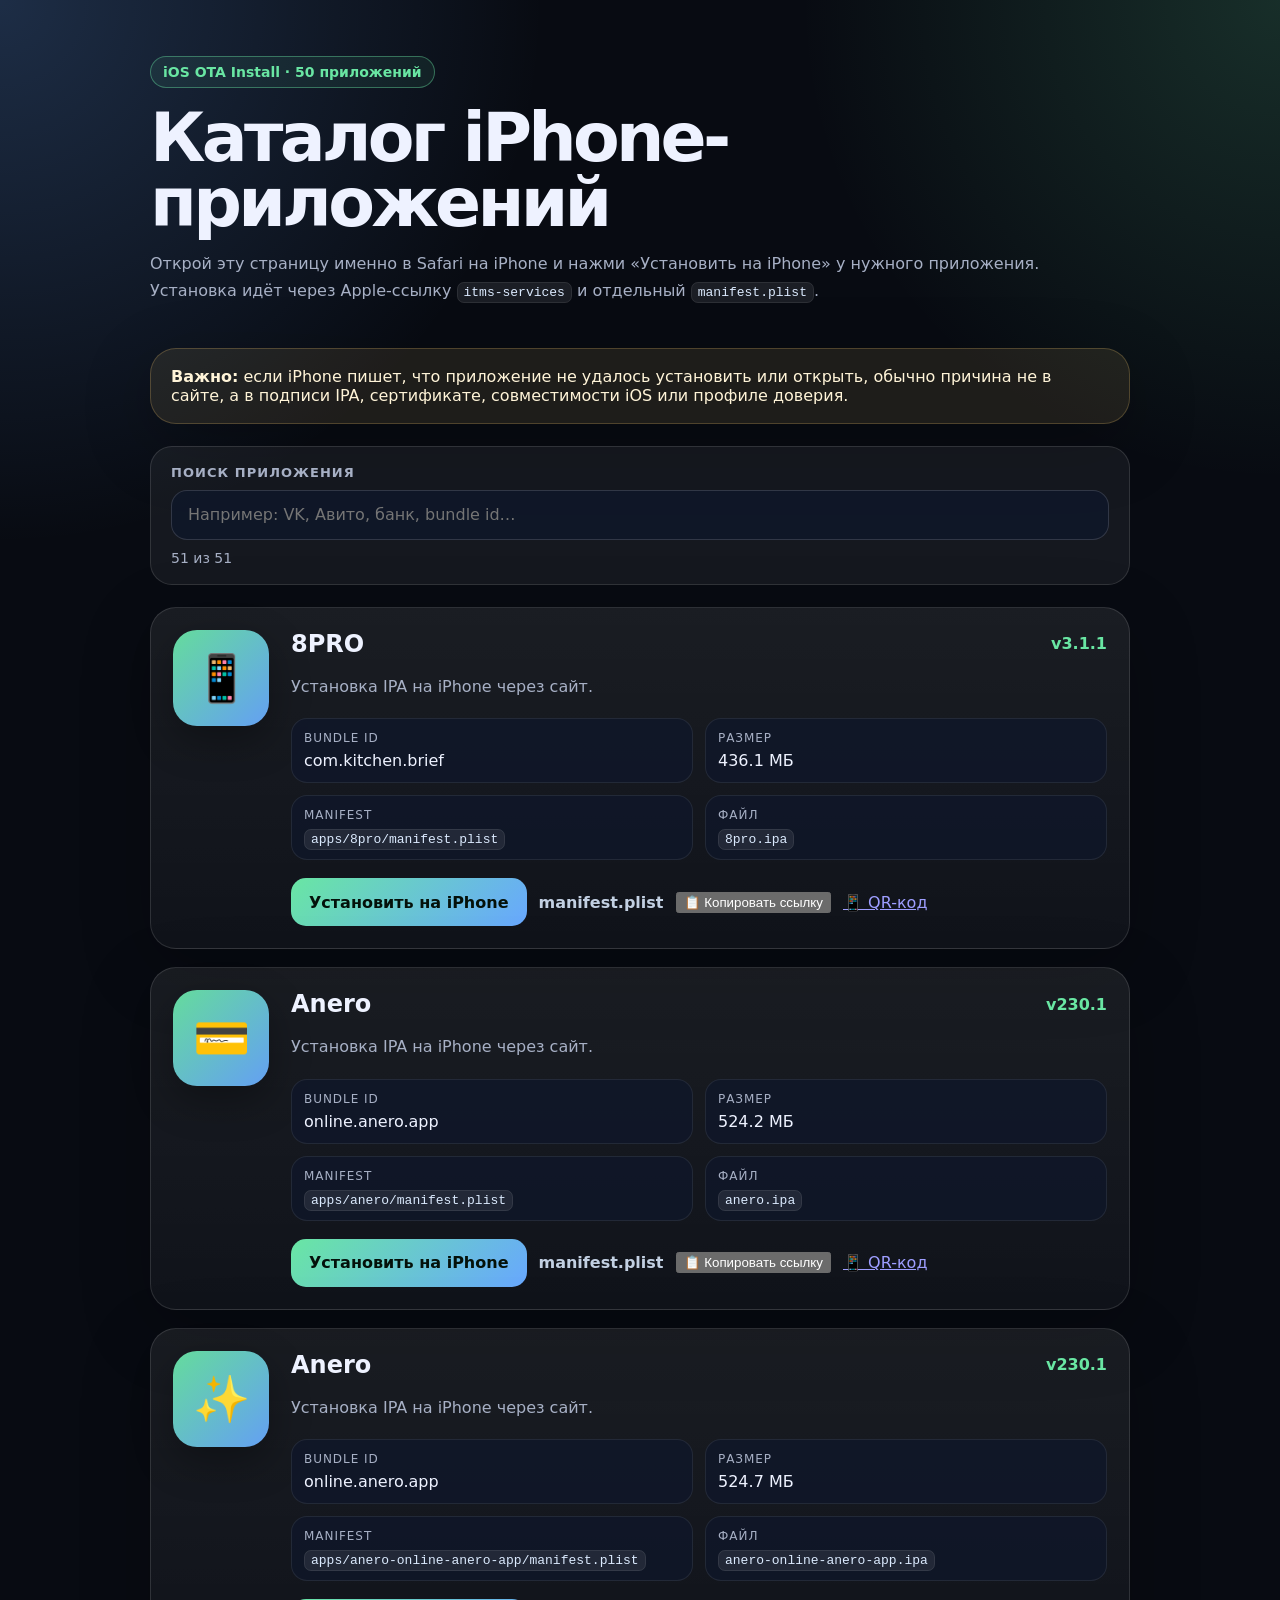
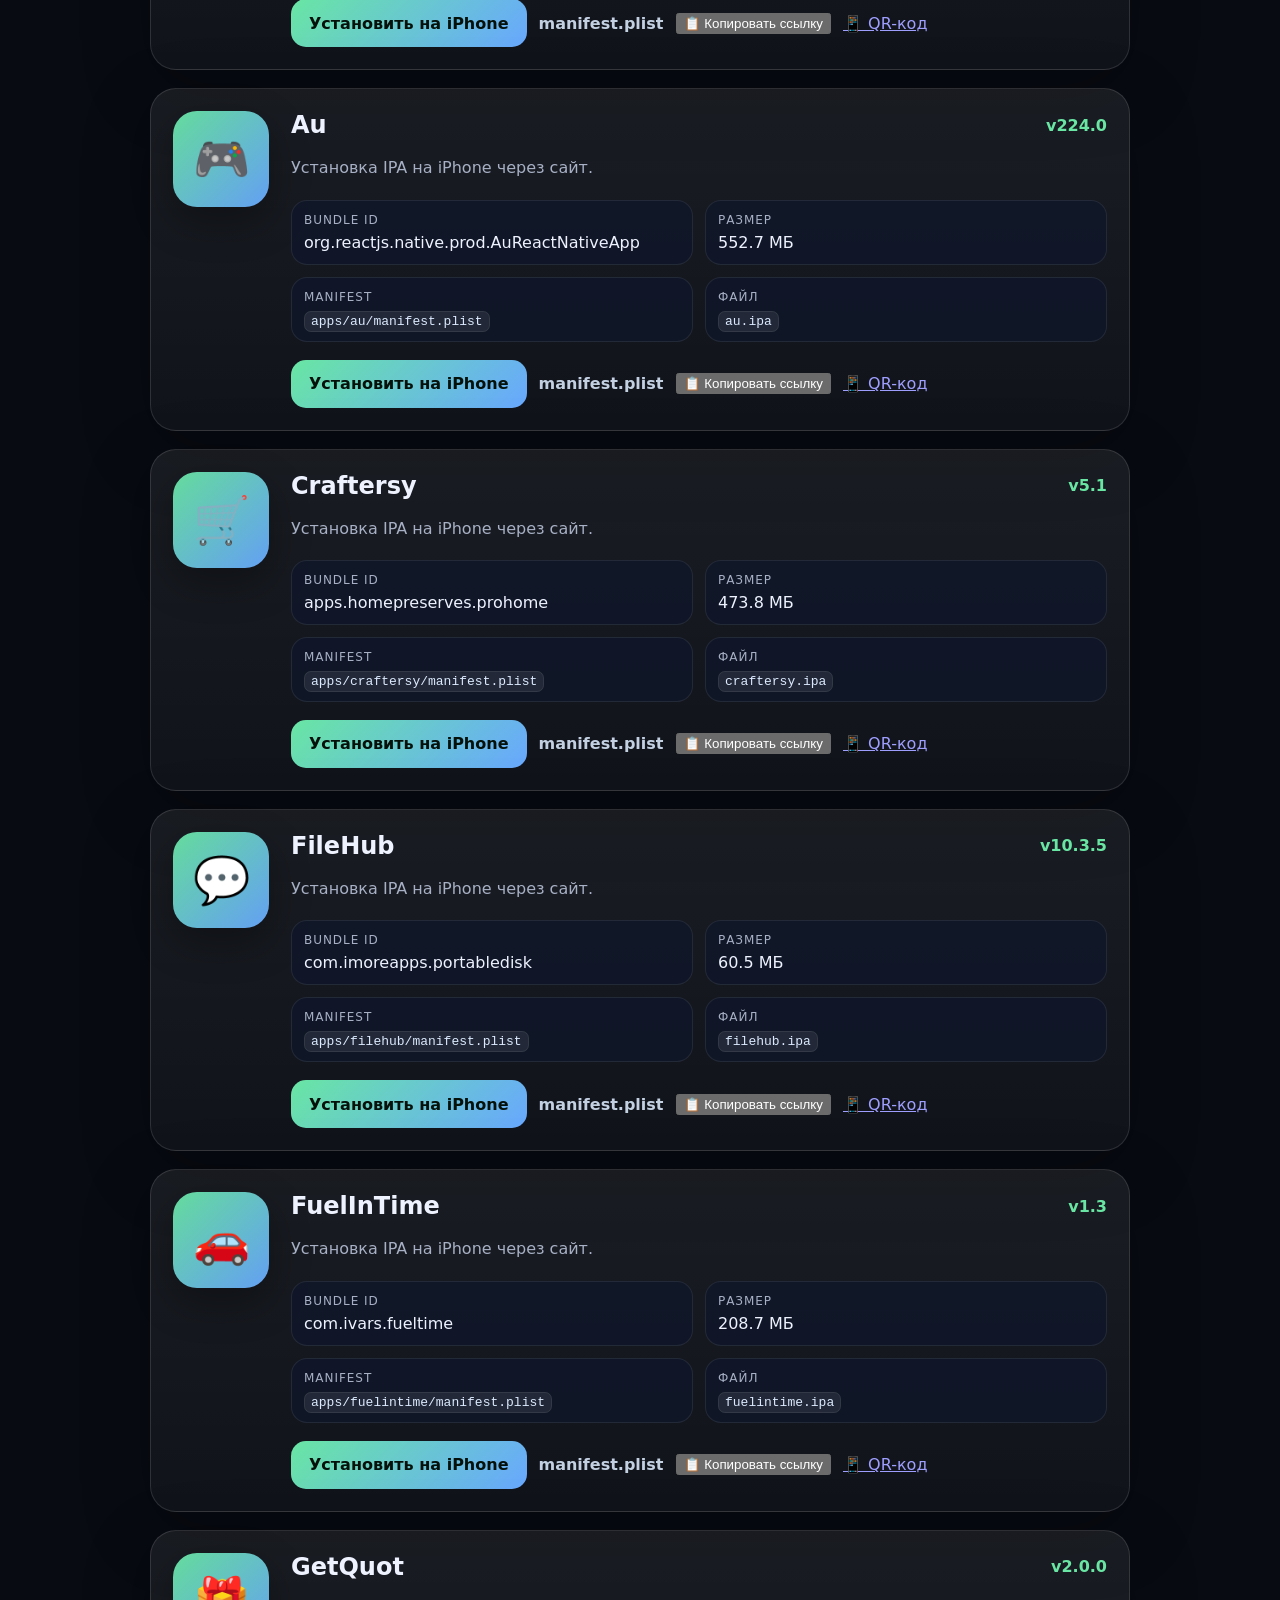
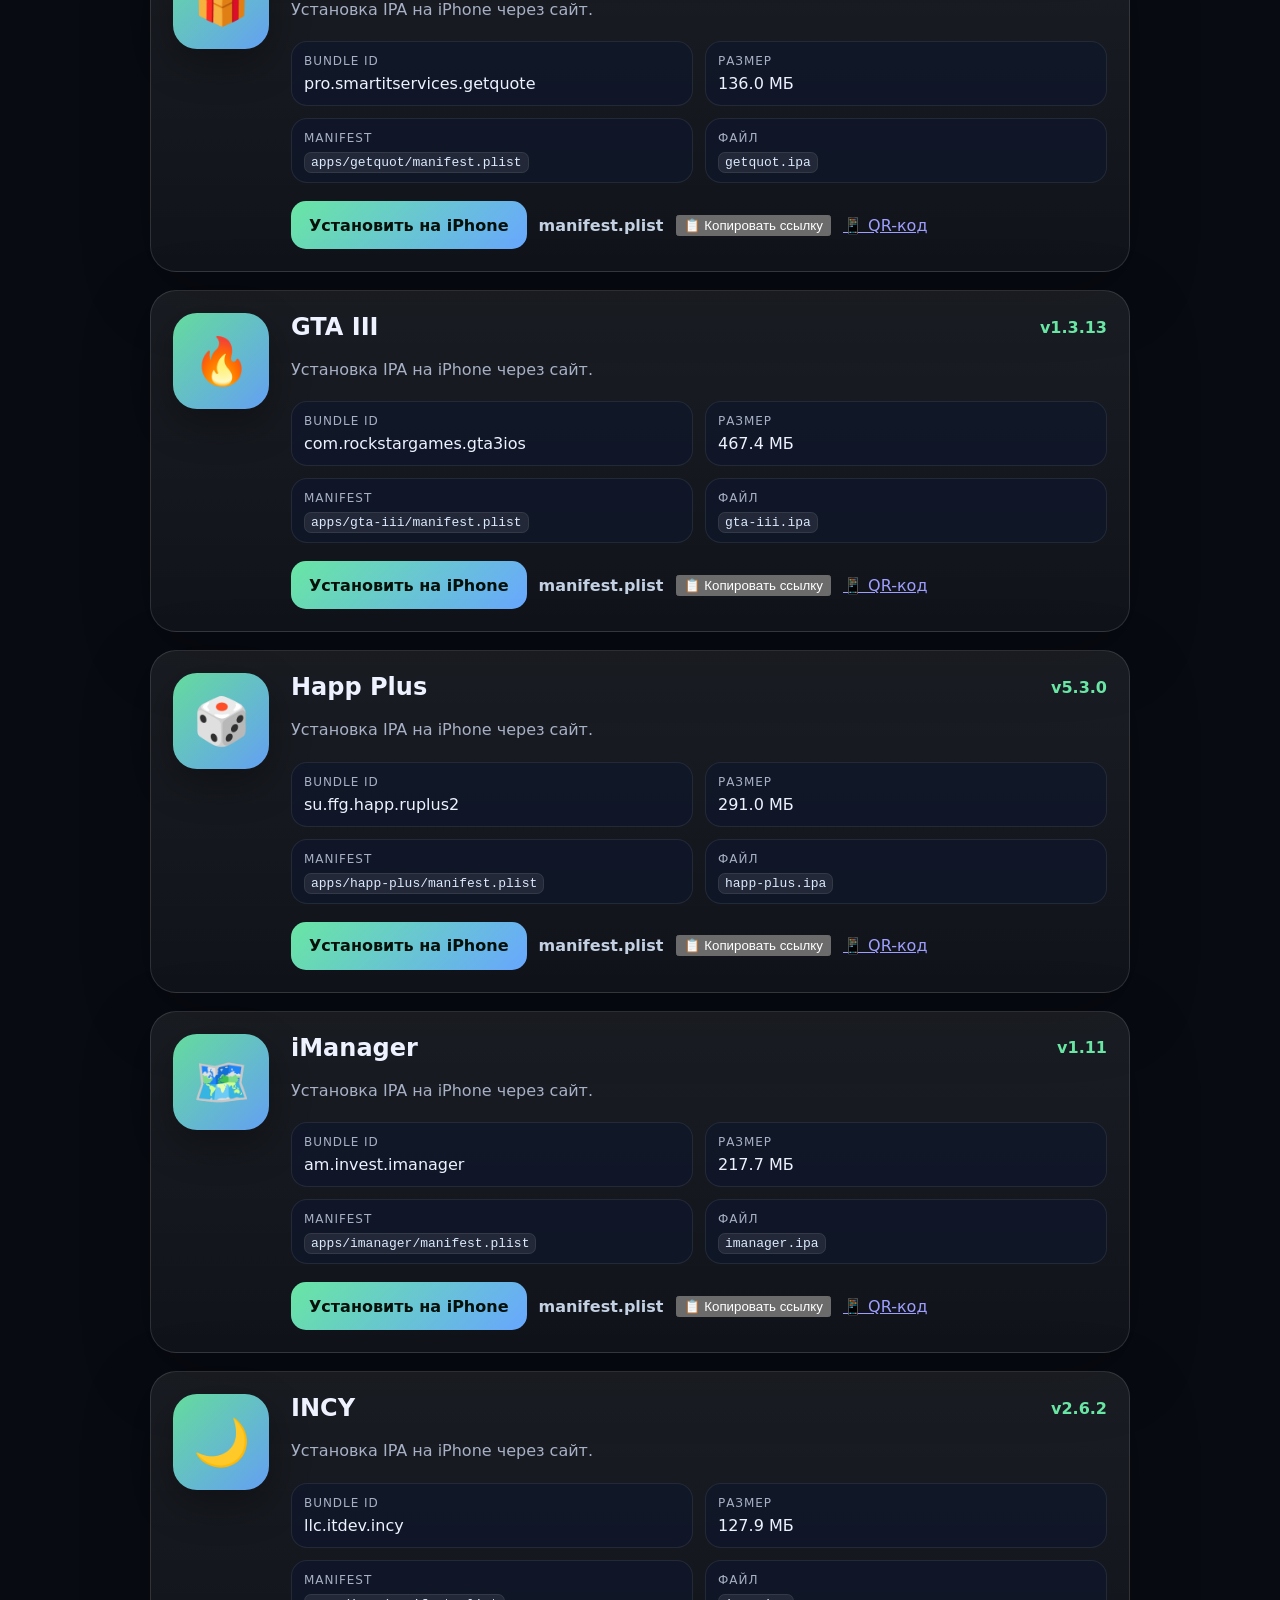
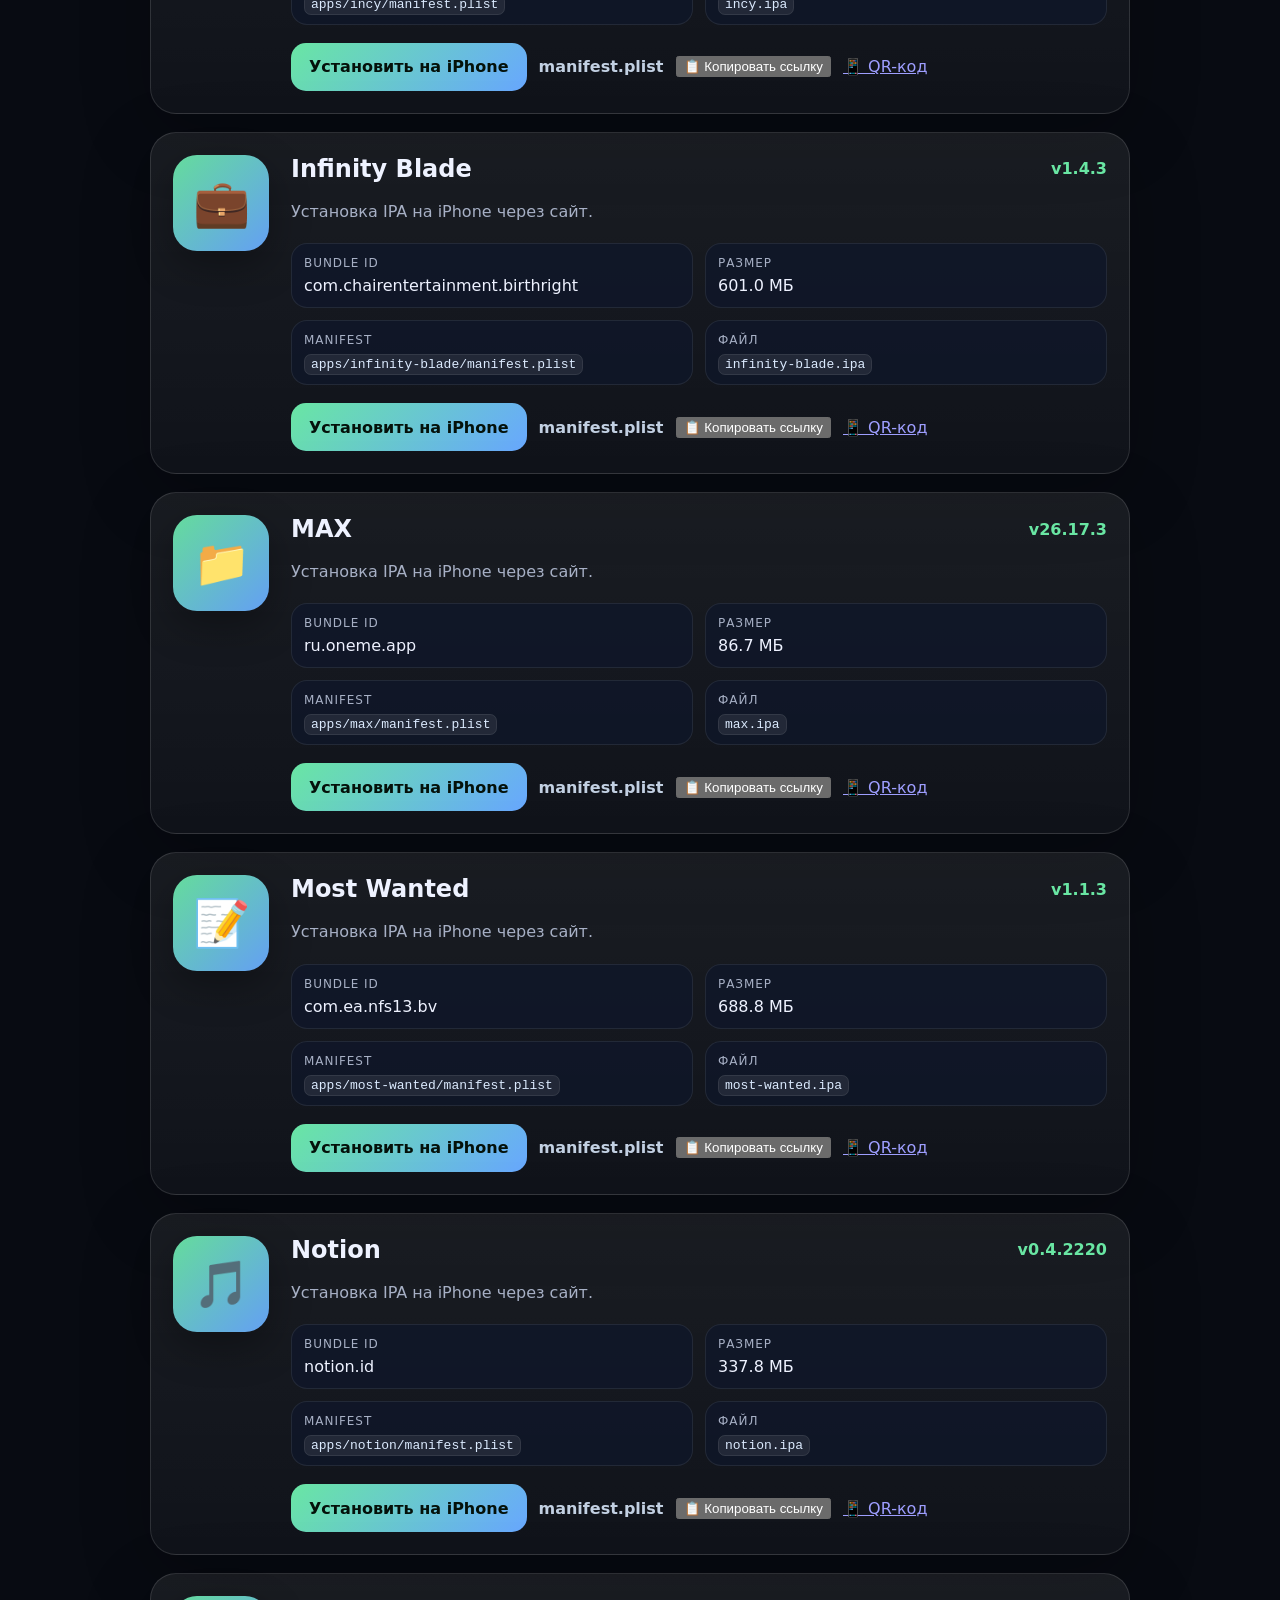
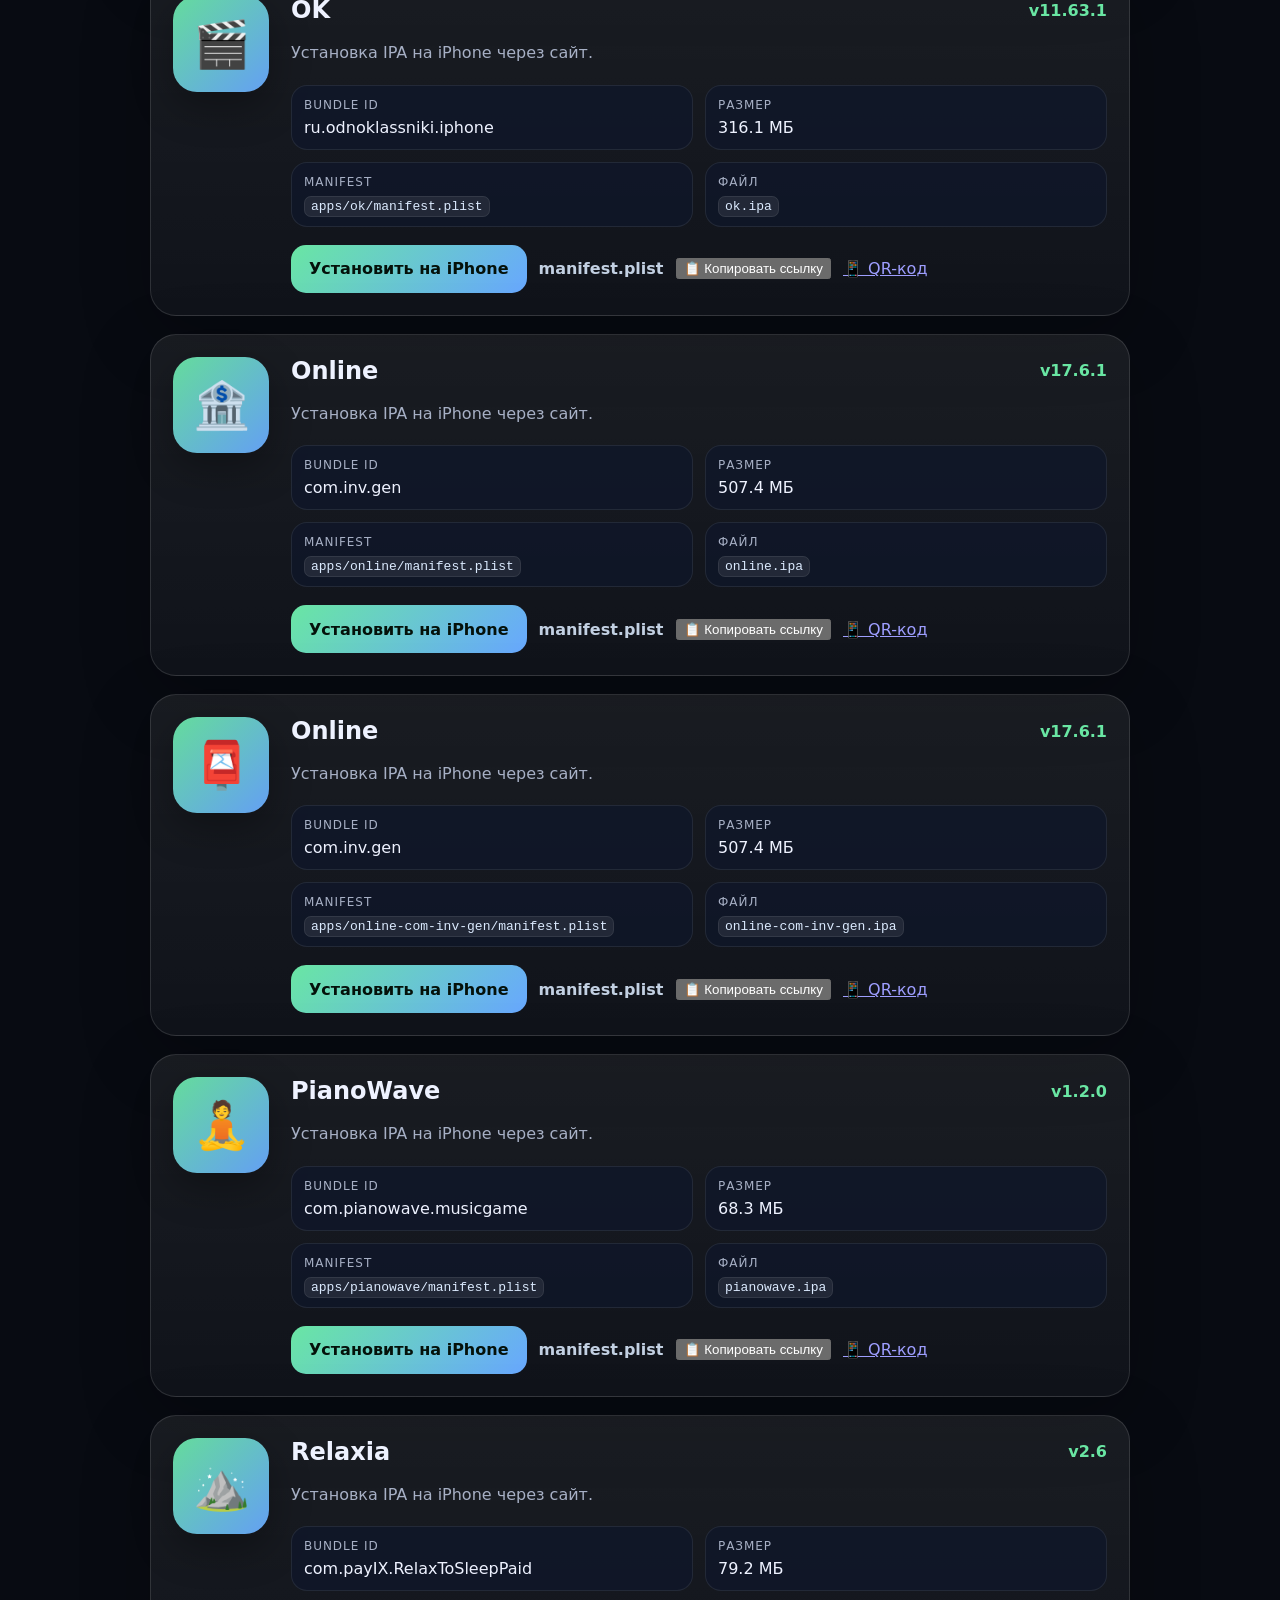
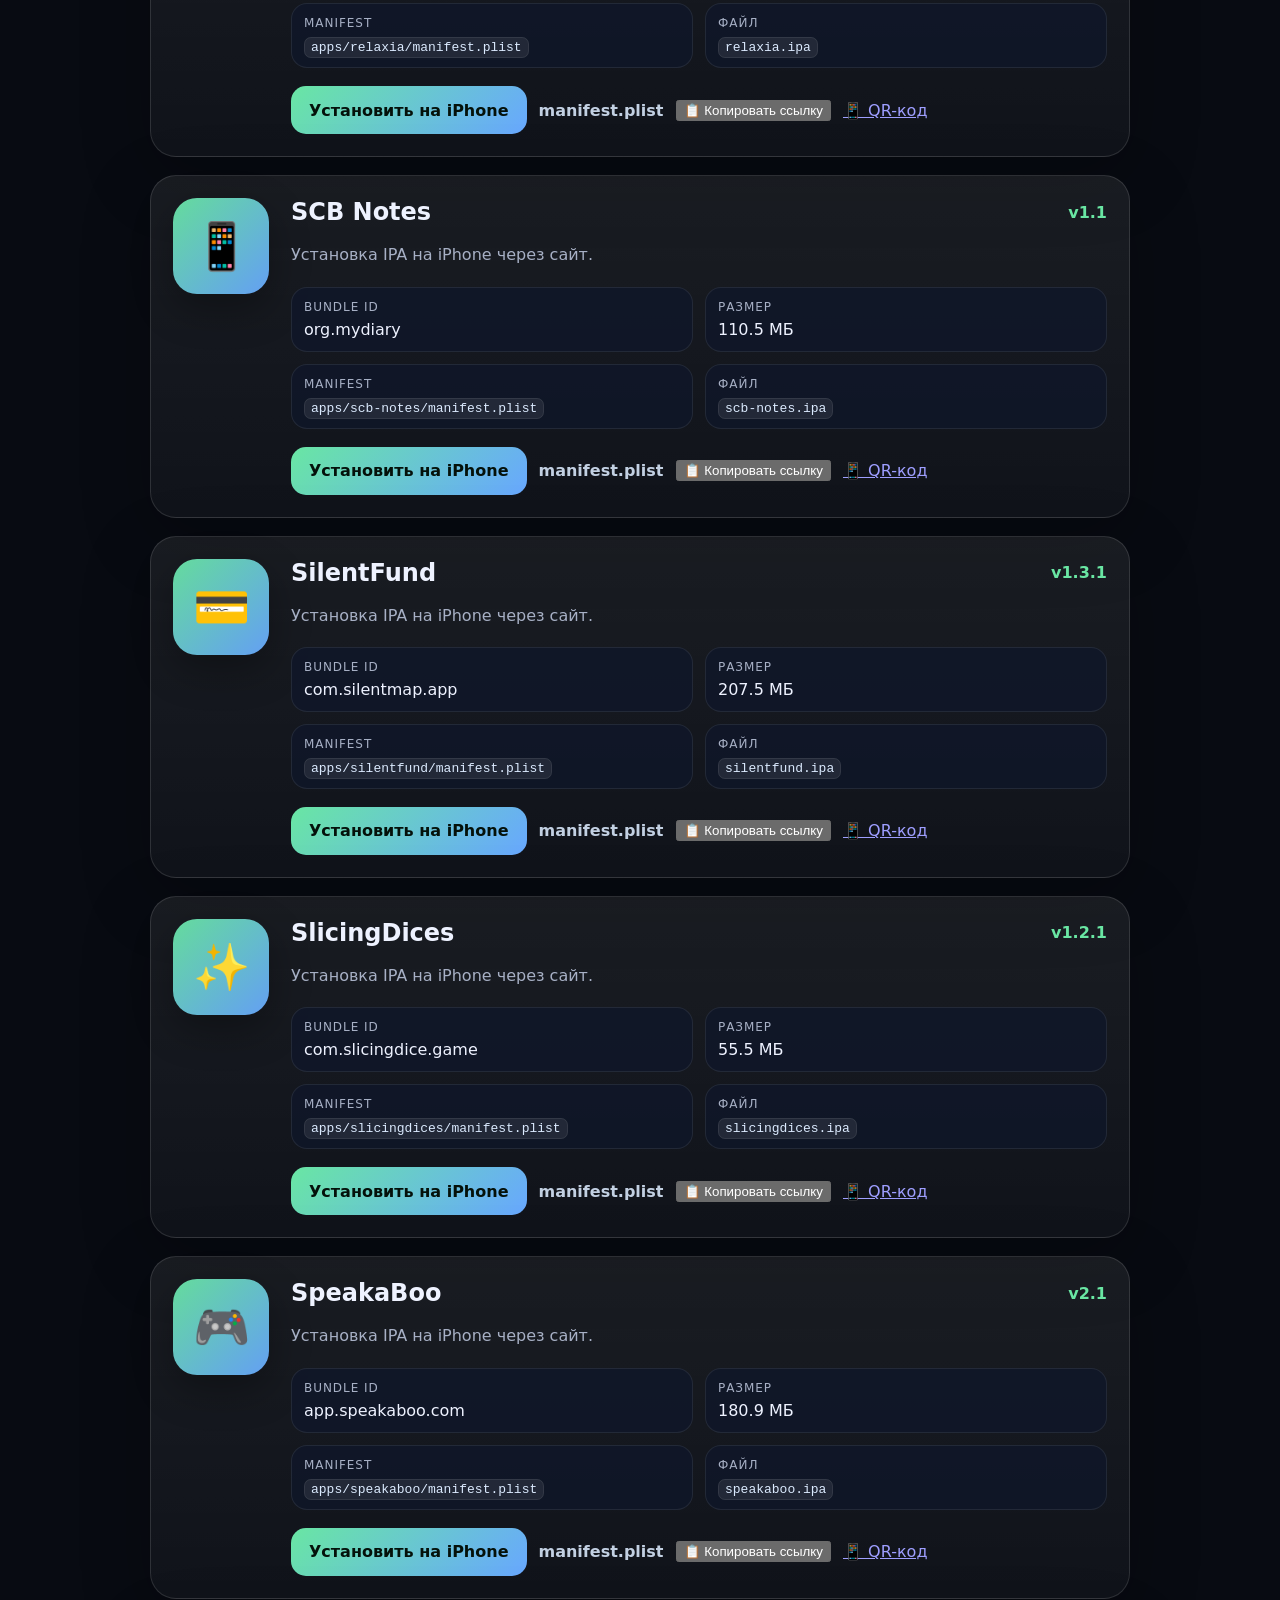
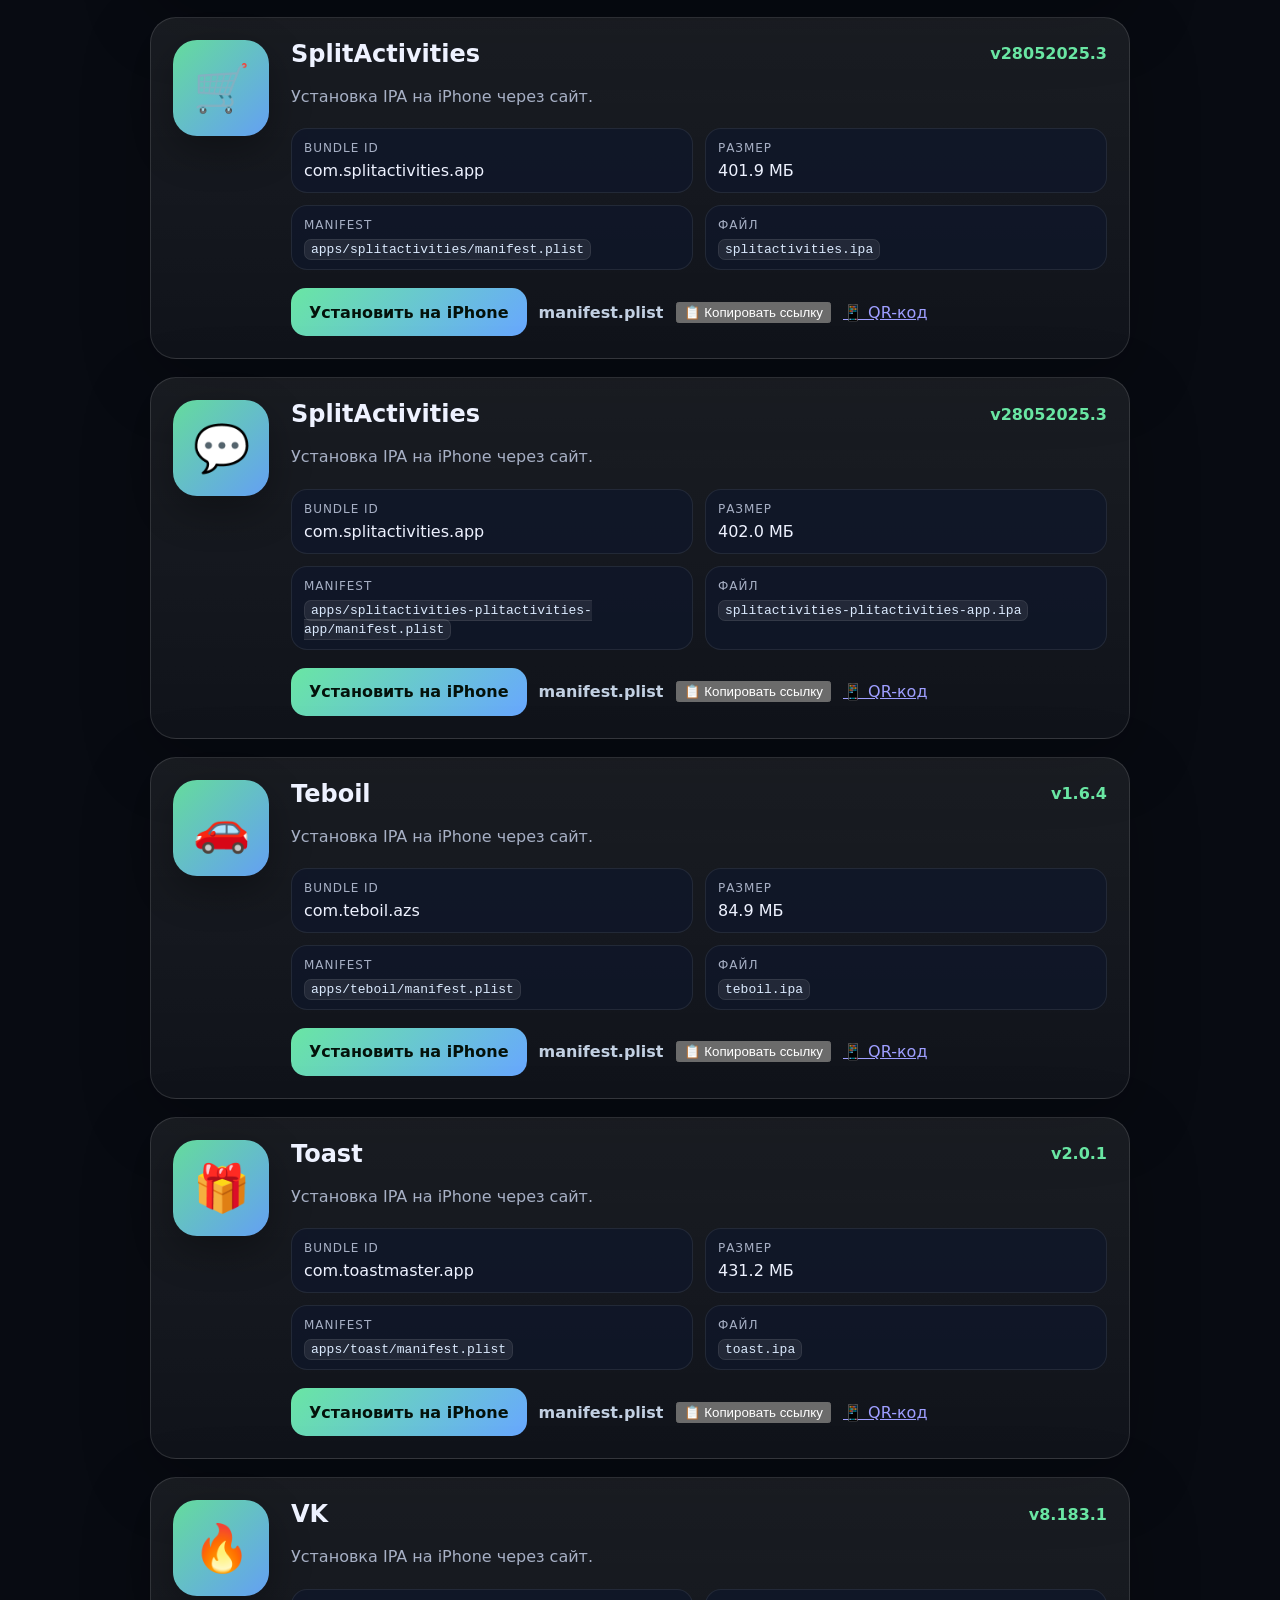
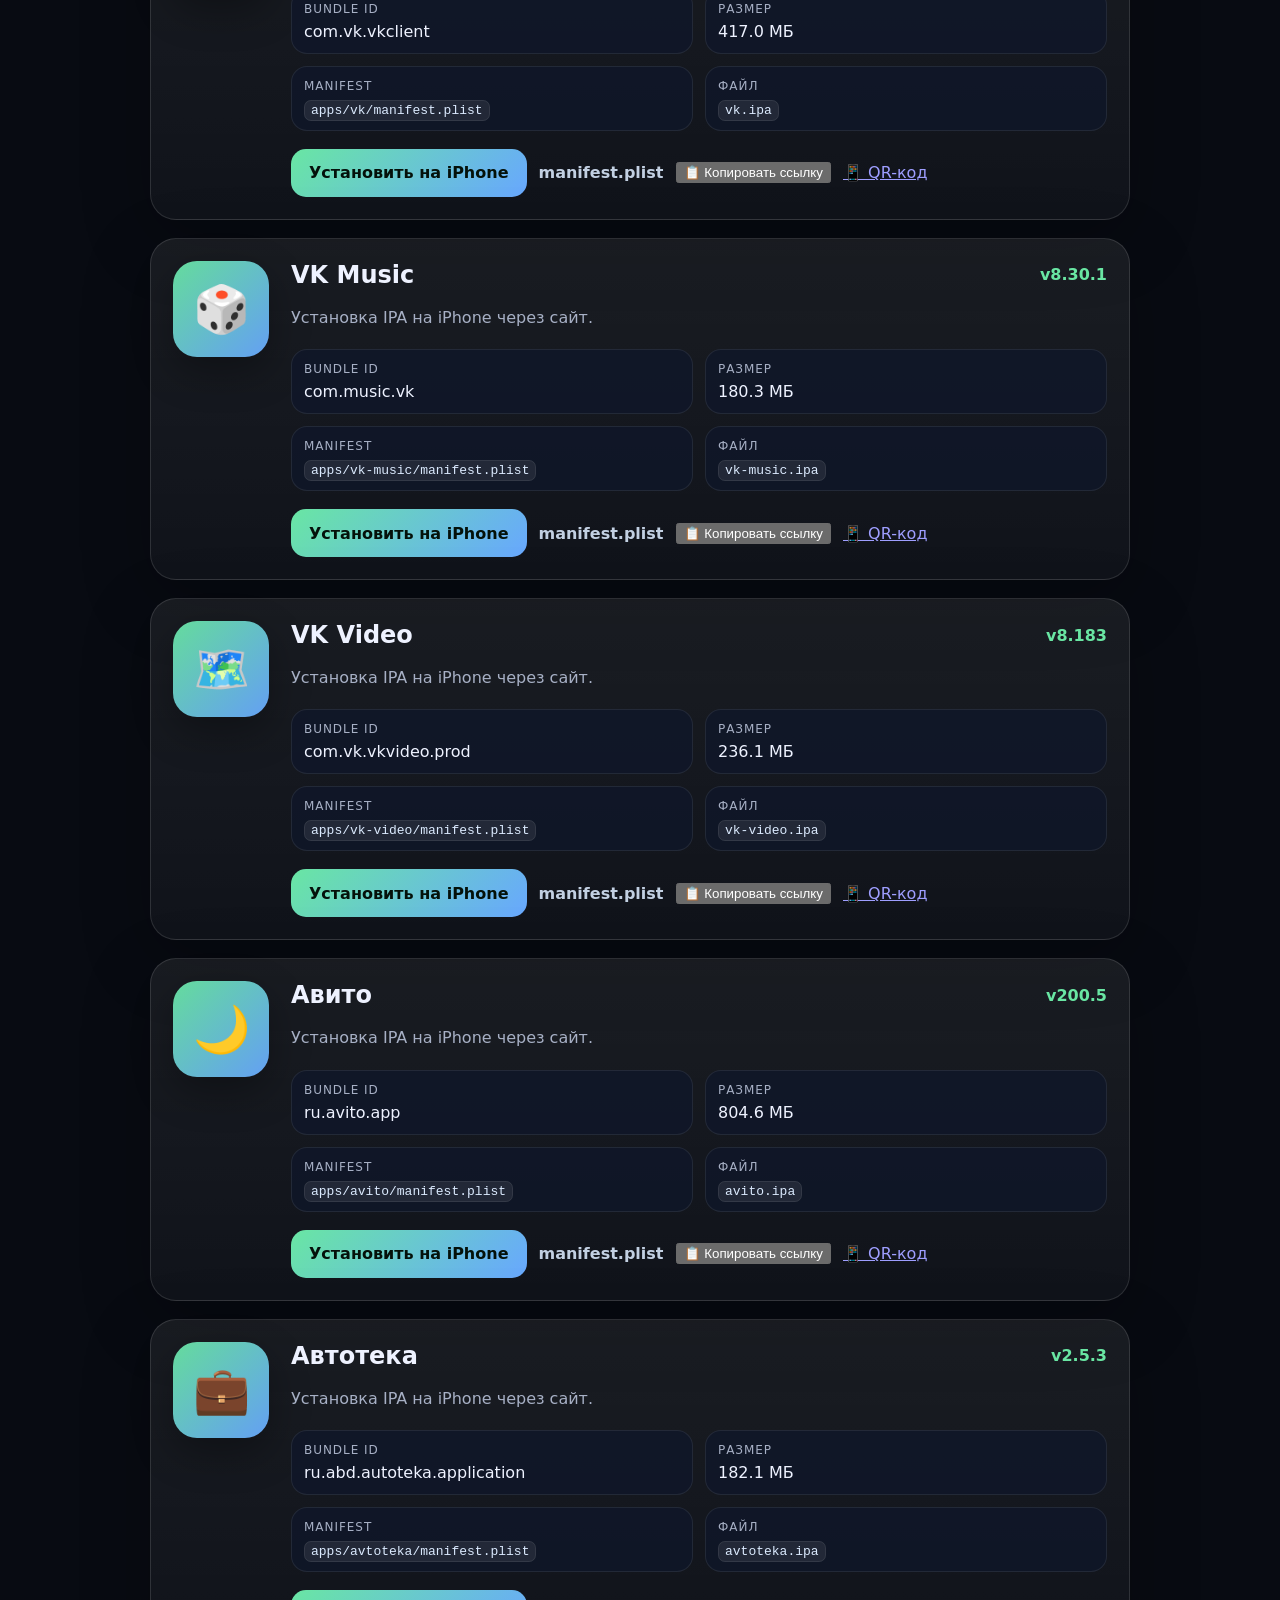
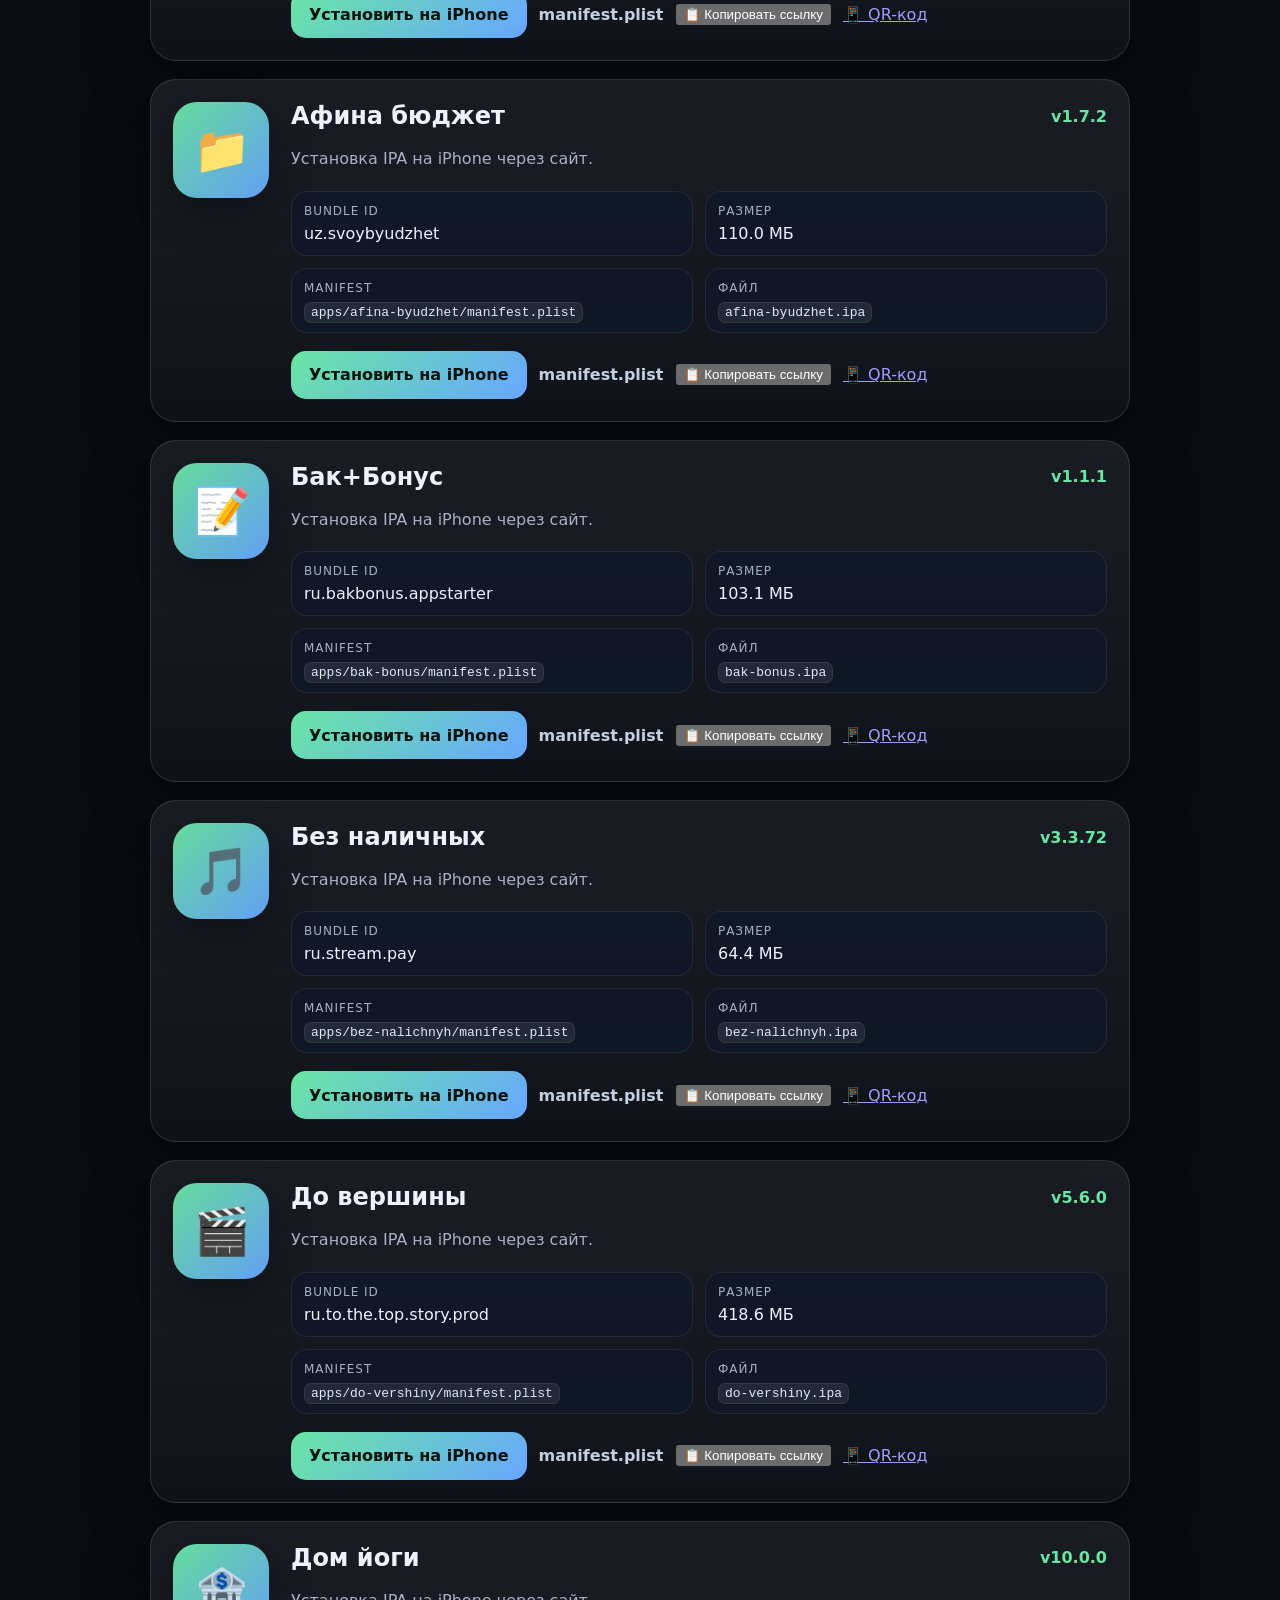
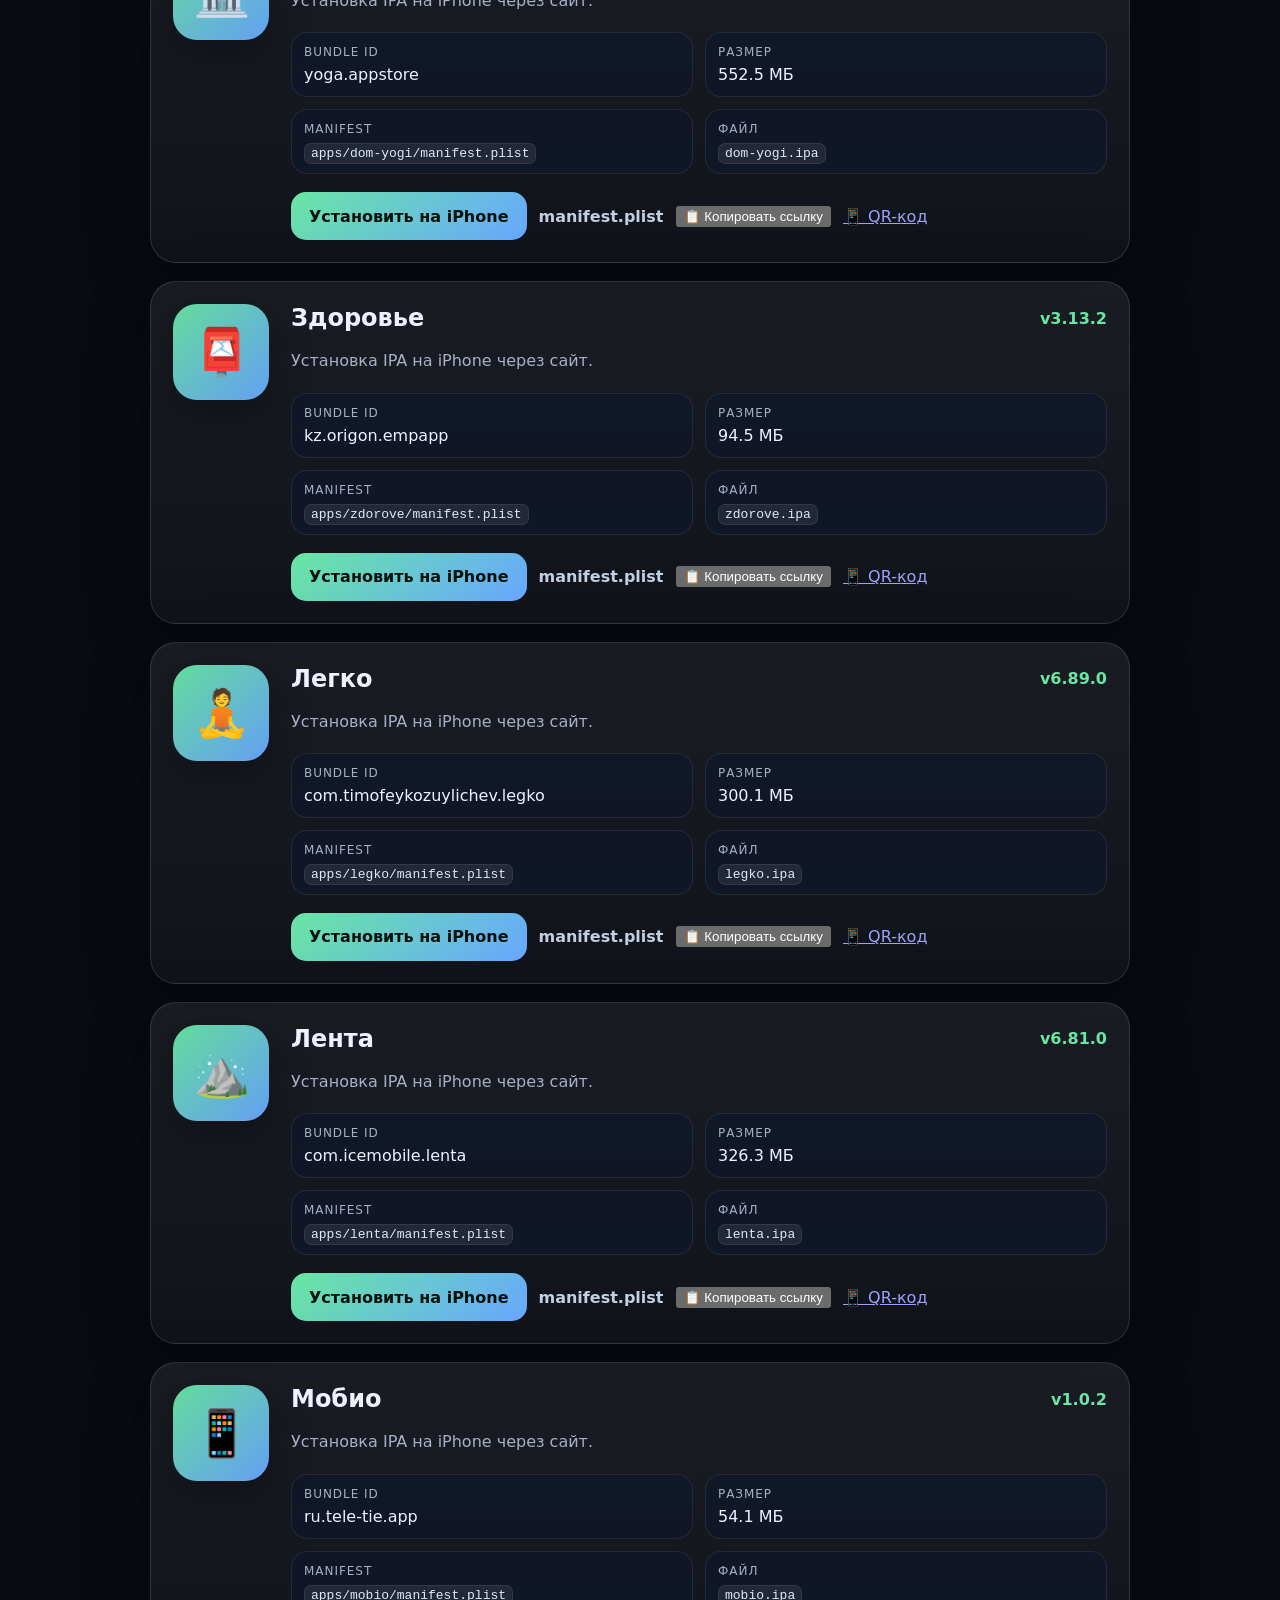
==== commit 061964ab: "Add GTA: SA to catalog" ====
--- a/index.html
+++ b/index.html
@@ -18,7 +18,7 @@
     <section class="toolbar" aria-label="Поиск приложений">
       <label for="search">Поиск приложения</label>
       <input id="search" type="search" placeholder="Например: VK, Авито, банк, bundle id…" autocomplete="off">
-      <div class="counter"><span id="shown-count">50</span> из 50</div>
+      <div class="counter"><span id="shown-count">51</span> из 51</div>
     </section>
     <section class="apps" aria-label="Список приложений">
       <article class="app-card" data-search="8pro com.kitchen.brief 8pro 8pro 3.1.1.ipa">
@@ -1139,6 +1139,28 @@
           <div class="actions">
             <a class="install-button" href="itms-services://?action=download-manifest&amp;url=https%3A%2F%2Fsoundtrackminus-hash.github.io%2Fios-ota-apps-site%2Fapps%2Fak-bars%2Fmanifest.plist">Установить на iPhone</a>
             <a class="manifest-link" href="https://soundtrackminus-hash.github.io/ios-ota-apps-site/apps/ak-bars/manifest.plist">manifest.plist</a>
+            <button class="copy-btn" onclick="navigator.clipboard.writeText(window.location.href); this.textContent='Скопировано!'; setTimeout(() => this.textContent='Копировать ссылку', 1200);" title="Копировать ссылку">📋 Копировать ссылку</button>
+            <a class="qr-btn" href="https://api.qrserver.com/v1/create-qr-code/?size=200x200&data=" target="_blank" title="QR-код">📱 QR-код</a>
+          </div>
+        </div>
+      </article>
+      <article class="app-card" data-search="gta sa gta-san-andreas rockstar gameplay">
+        <div class="app-card__icon app-card__icon--emoji" aria-hidden="true">🎮</div>
+        <div class="app-card__body">
+          <div class="app-card__topline">
+            <h2>GTA: San Andreas</h2>
+            <span class="version">v2.2.21</span>
+          </div>
+          <p>Установка IPA на iPhone через сайт.</p>
+          <dl class="meta">
+            <div><dt>Bundle ID</dt><dd>com.rockstargames.gta3sa</dd></div>
+            <div><dt>Размер</dt><dd>~1.8 ГБ</dd></div>
+            <div><dt>Manifest</dt><dd><code>apps/gta-sa/manifest.plist</code></div>
+            <div><dt>Файл</dt><dd><code>GTA_SA_2.2.21.ipa</code></div>
+          </dl>
+          <div class="actions">
+            <a class="install-button" href="itms-services://?action=download-manifest&amp;url=https%3A%2F%2Fsoundtrackminus-hash.github.io%2Fios-ota-apps-site%2Fapps%2Fgta-sa%2Fmanifest.plist">Установить на iPhone</a>
+            <a class="manifest-link" href="https://soundtrackminus-hash.github.io/ios-ota-apps-site/apps/gta-sa/manifest.plist">manifest.plist</a>
             <button class="copy-btn" onclick="navigator.clipboard.writeText(window.location.href); this.textContent='Скопировано!'; setTimeout(() => this.textContent='Копировать ссылку', 1200);" title="Копировать ссылку">📋 Копировать ссылку</button>
             <a class="qr-btn" href="https://api.qrserver.com/v1/create-qr-code/?size=200x200&data=" target="_blank" title="QR-код">📱 QR-код</a>
           </div>
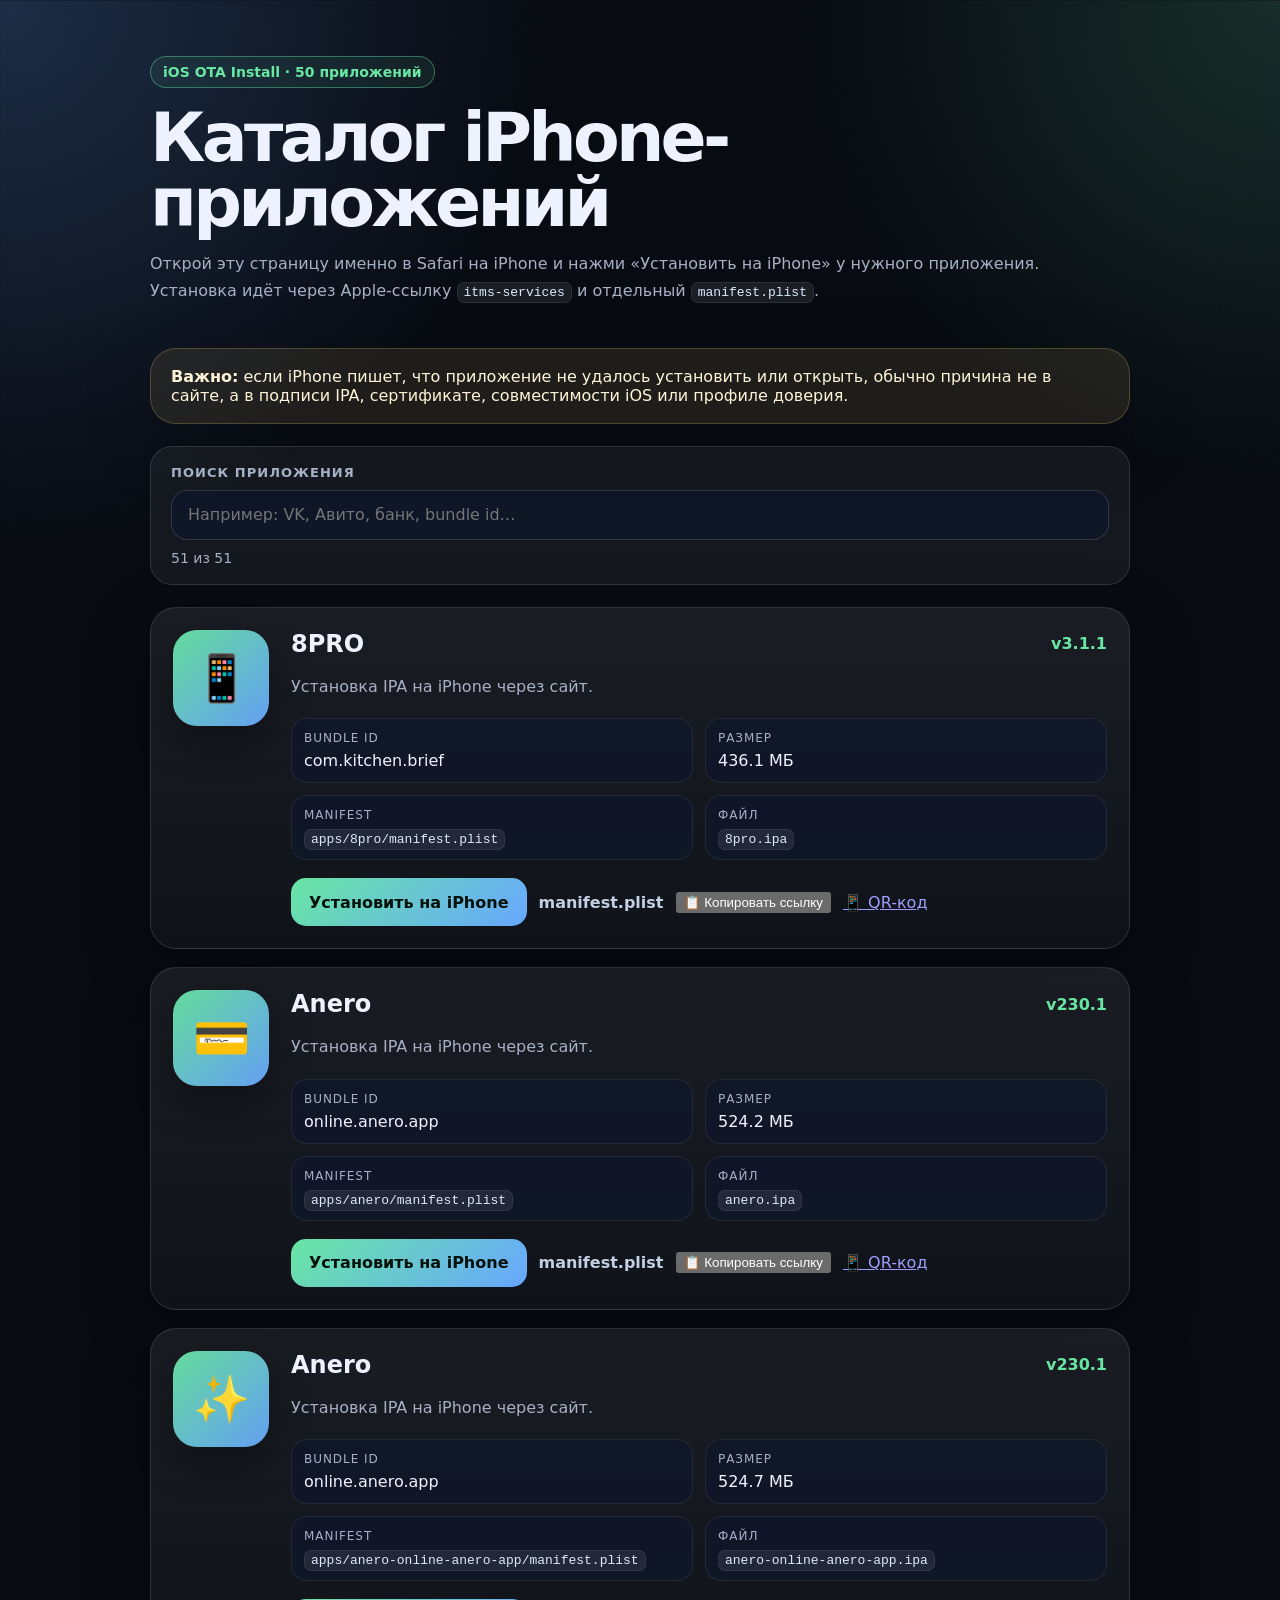
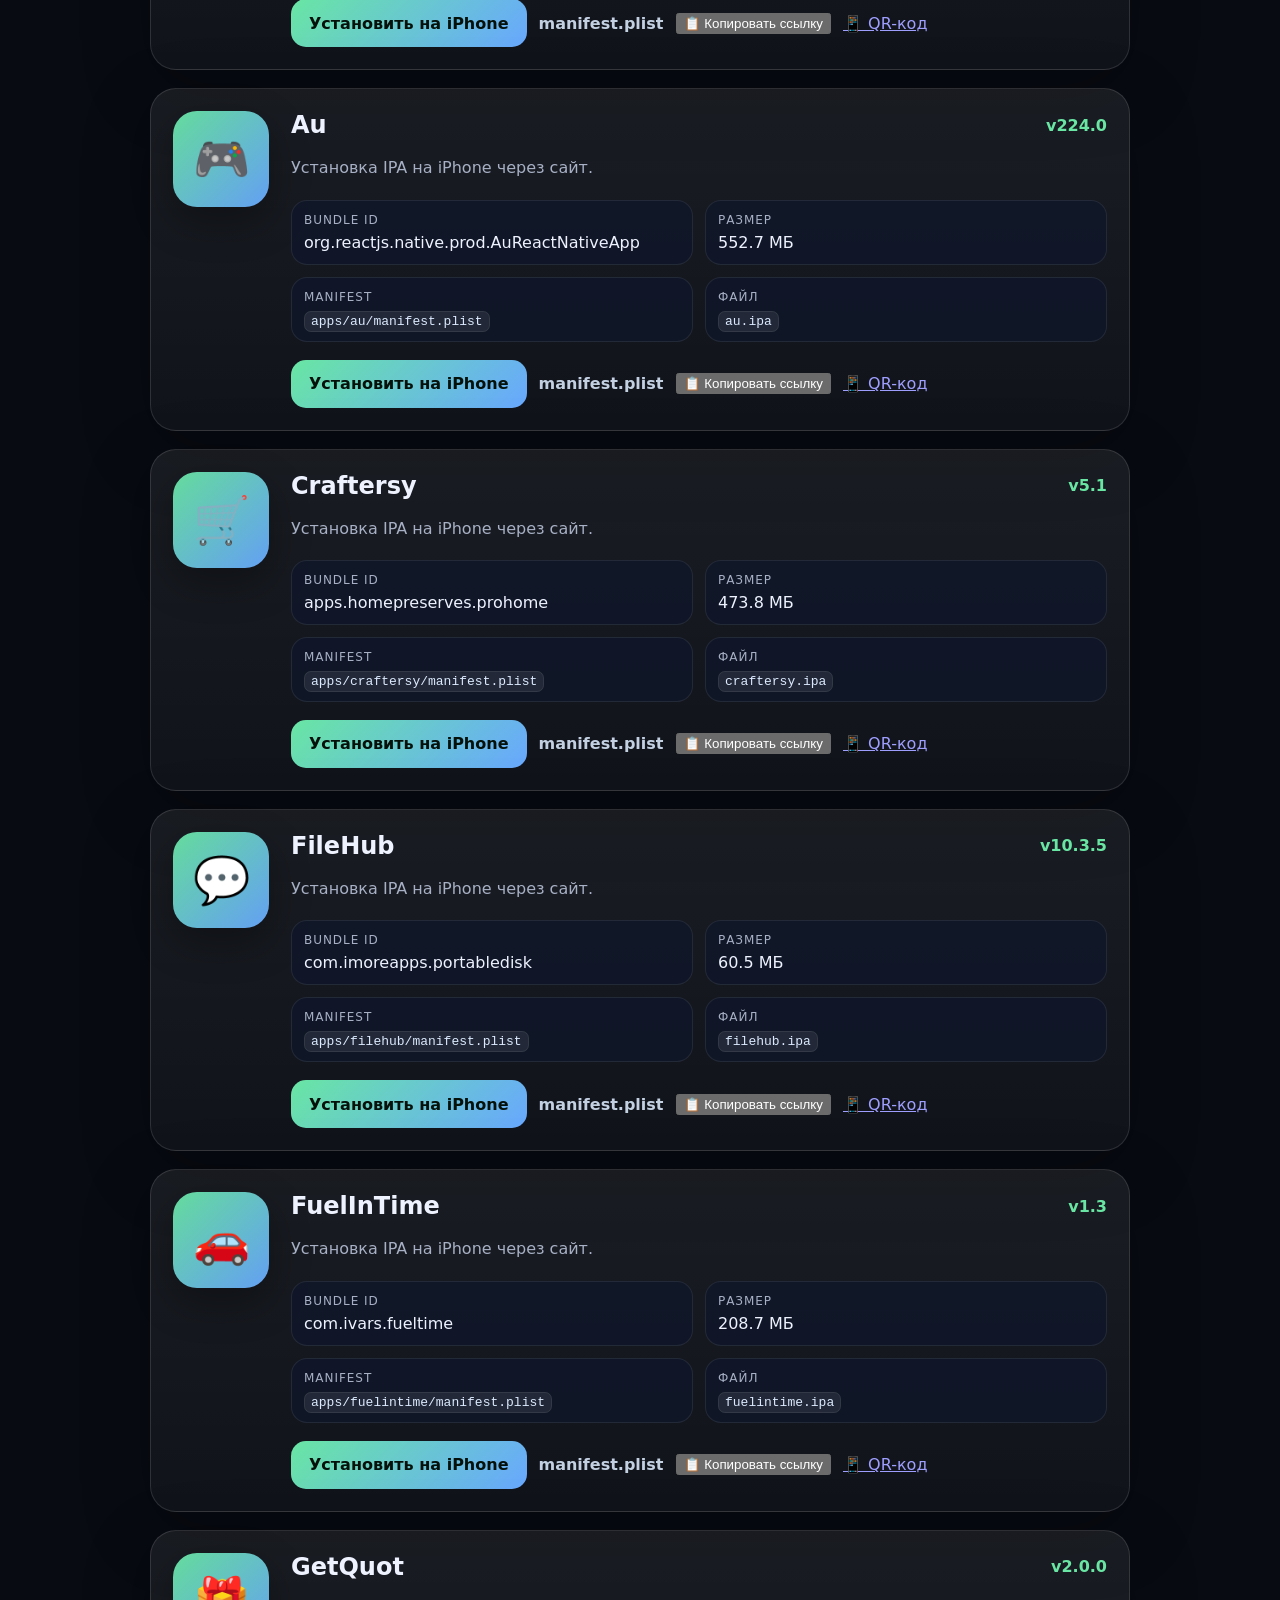
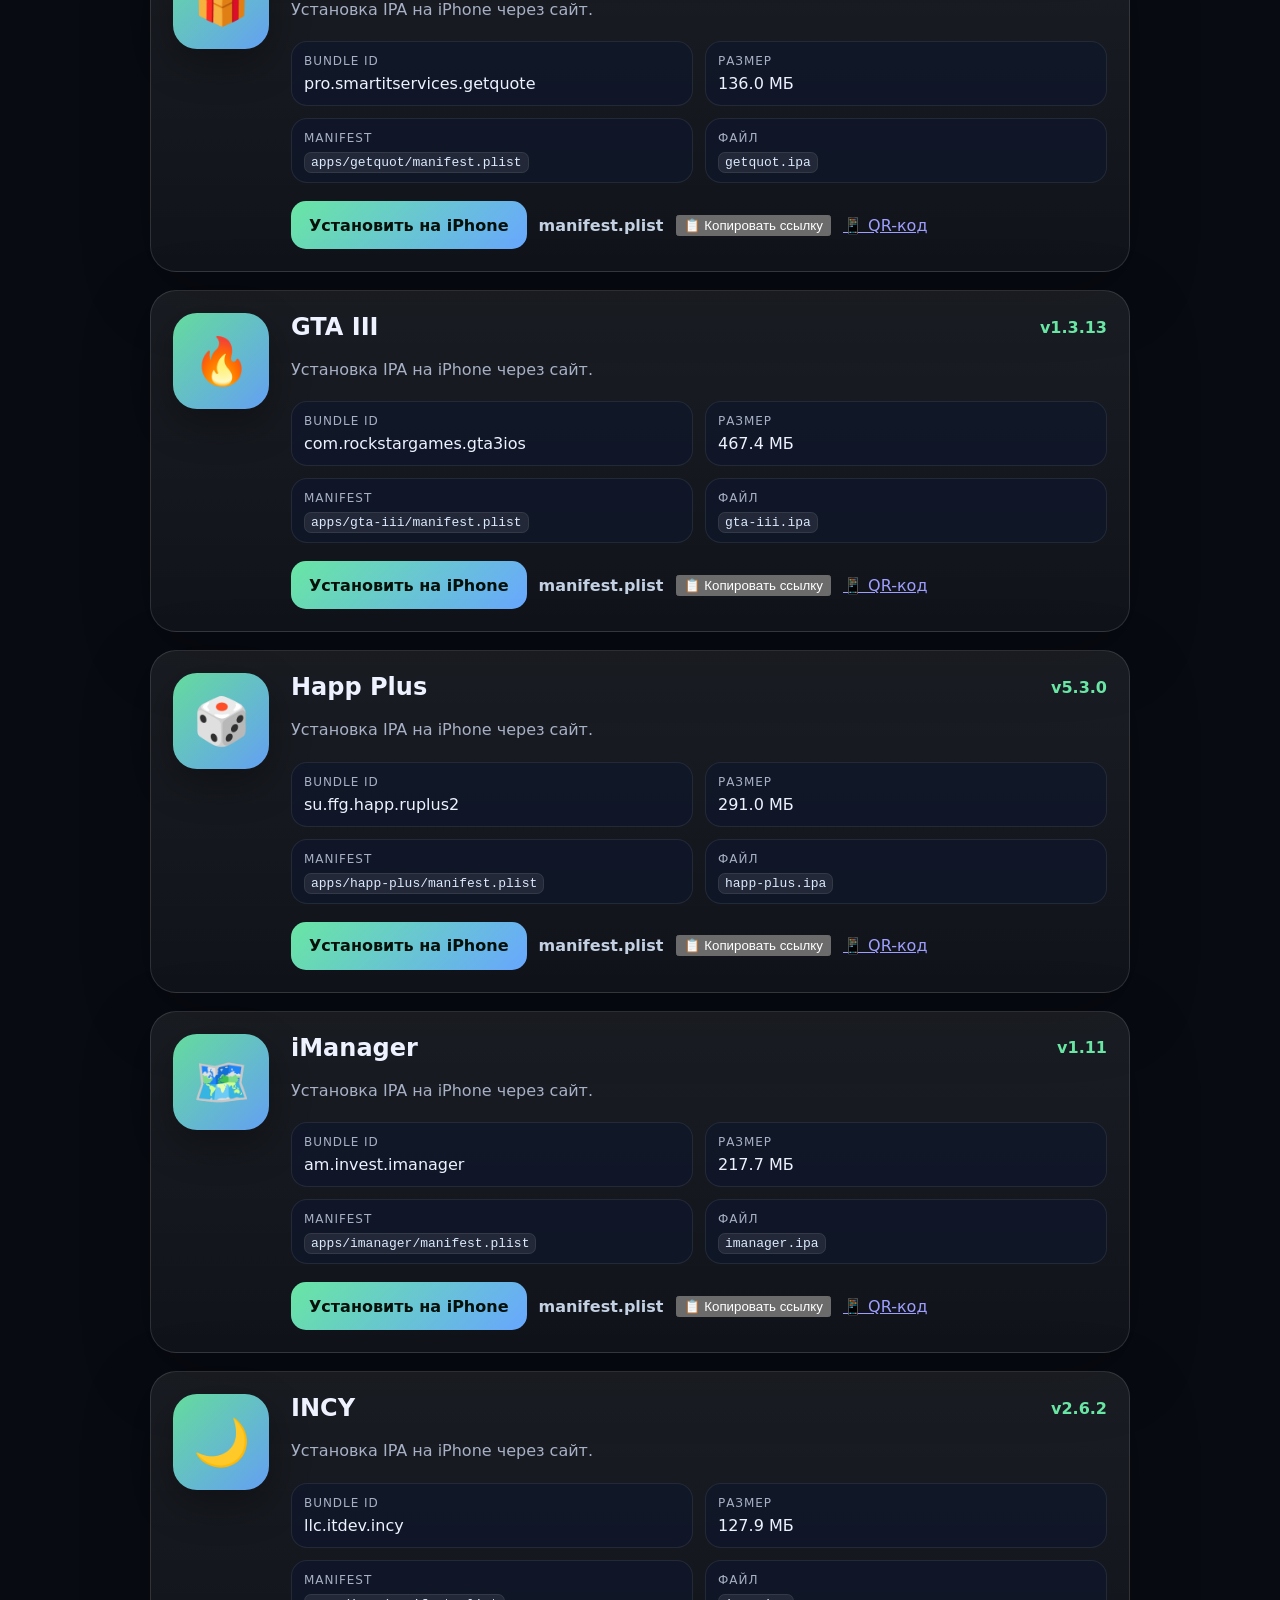
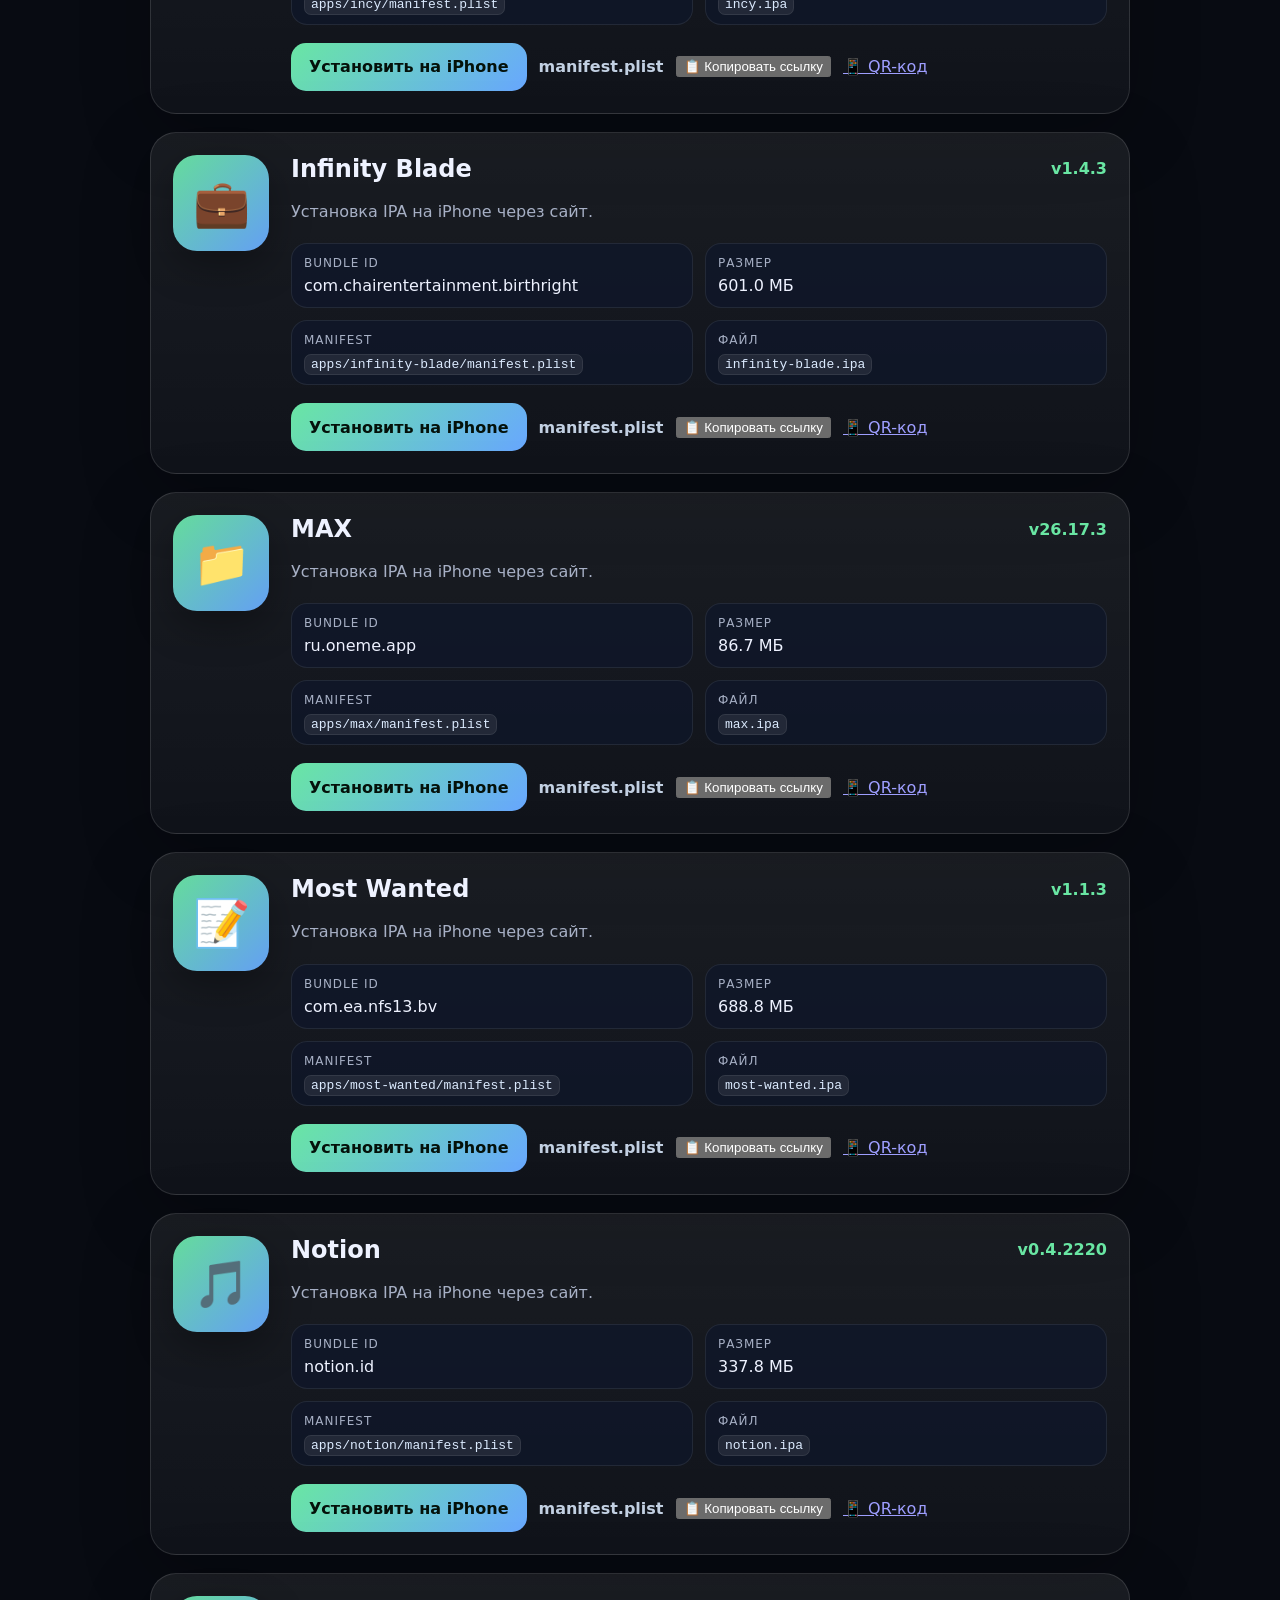
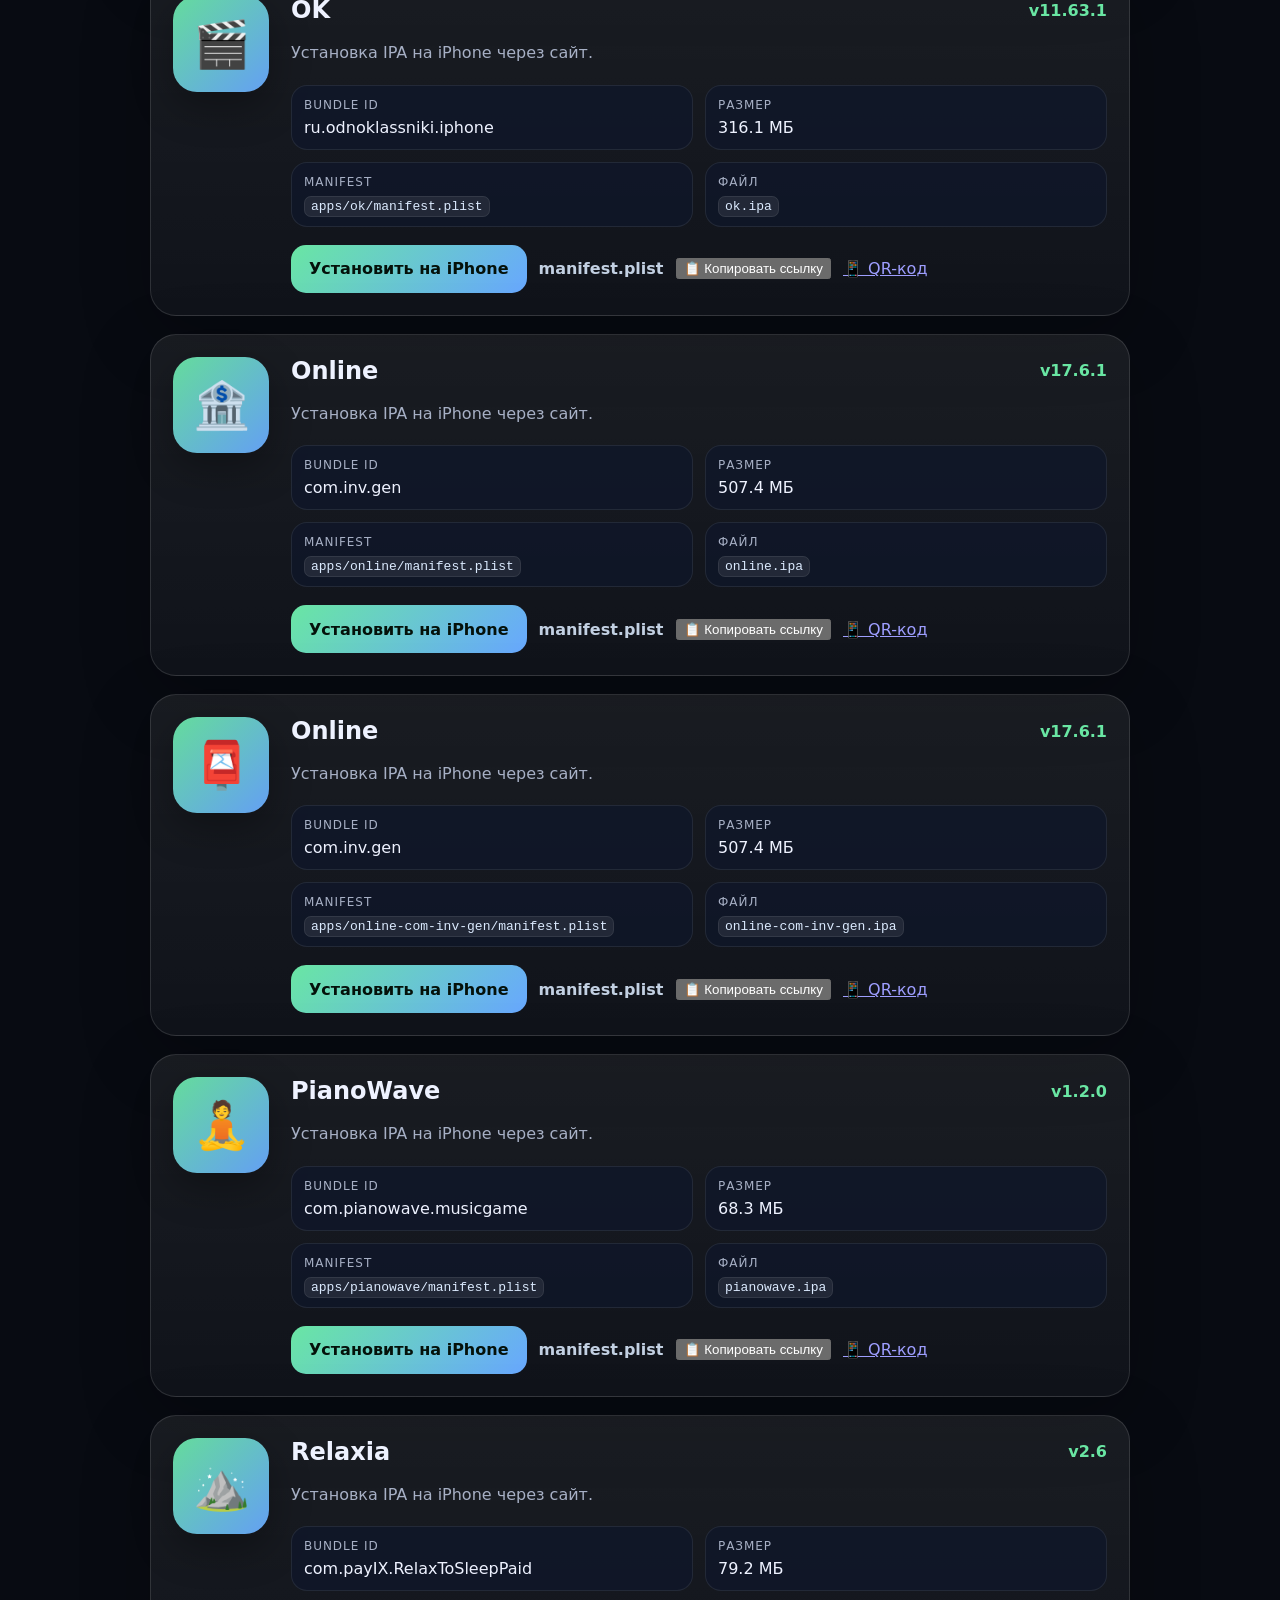
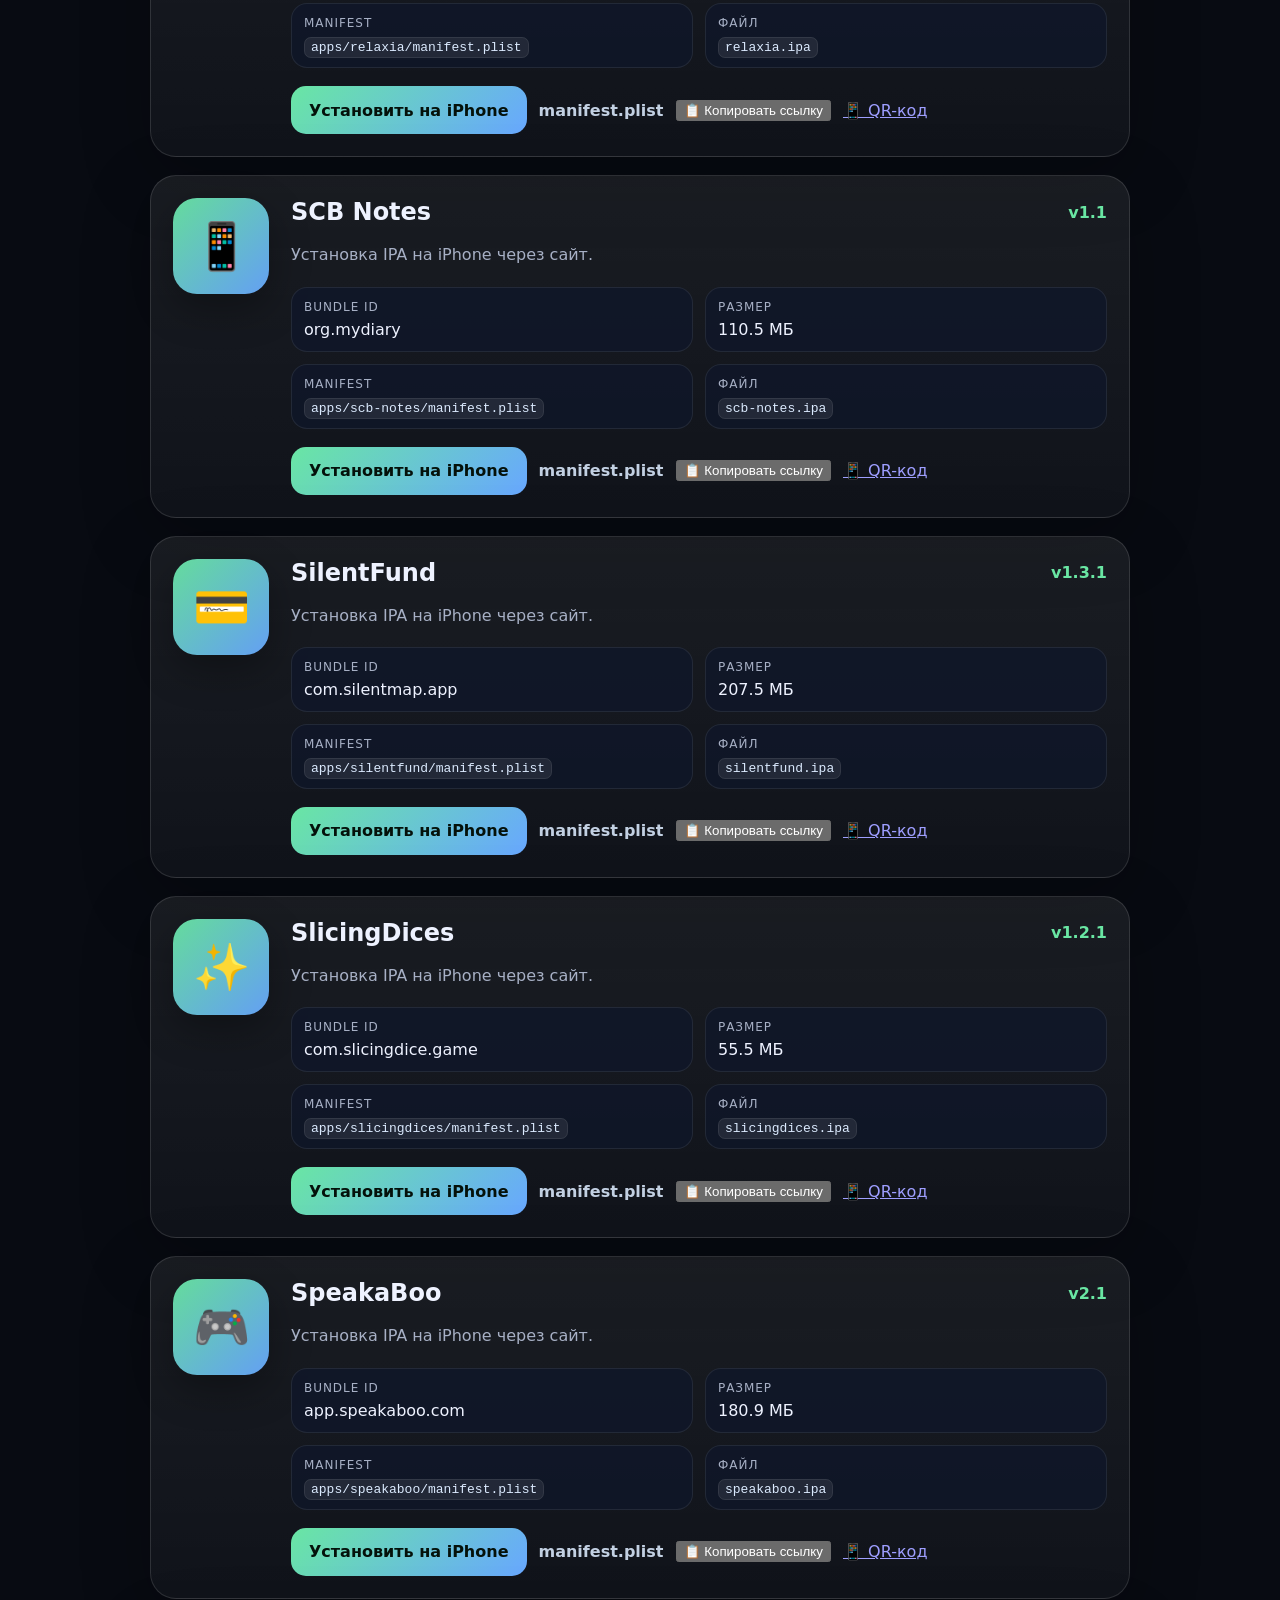
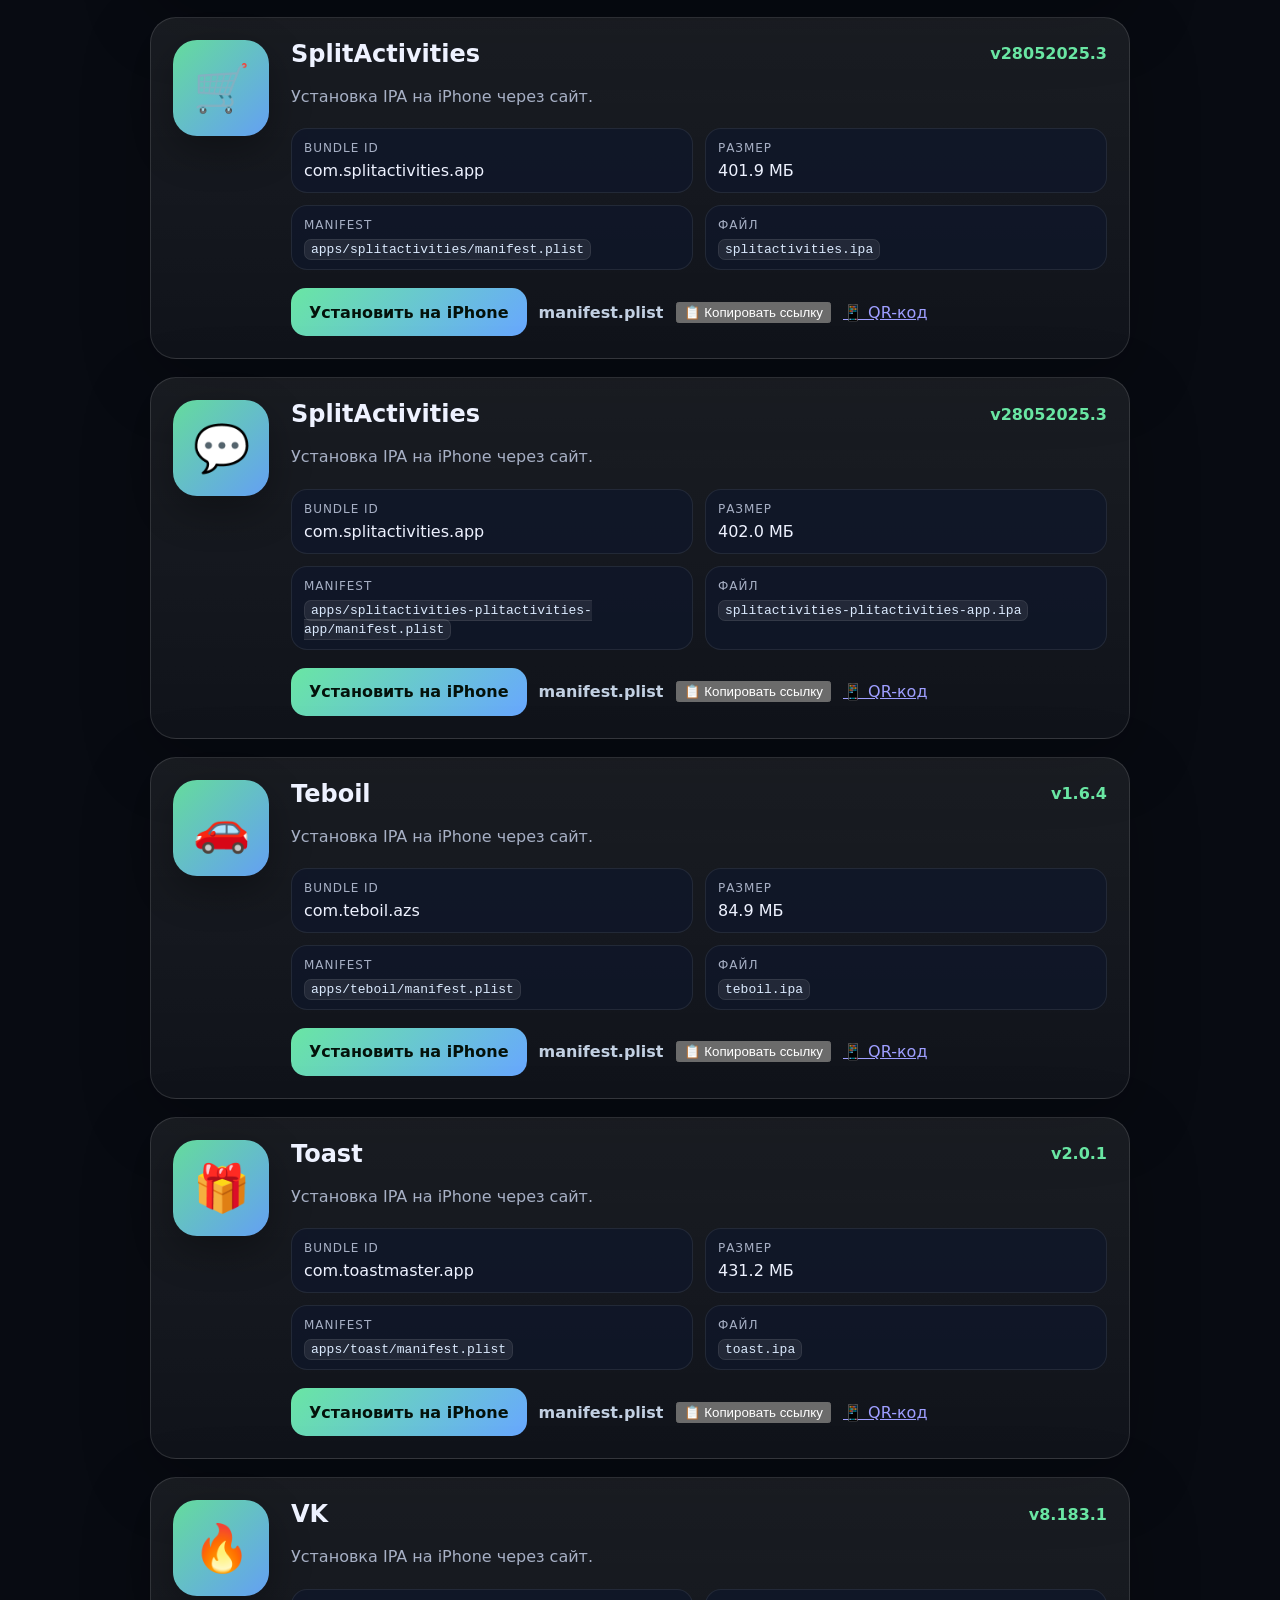
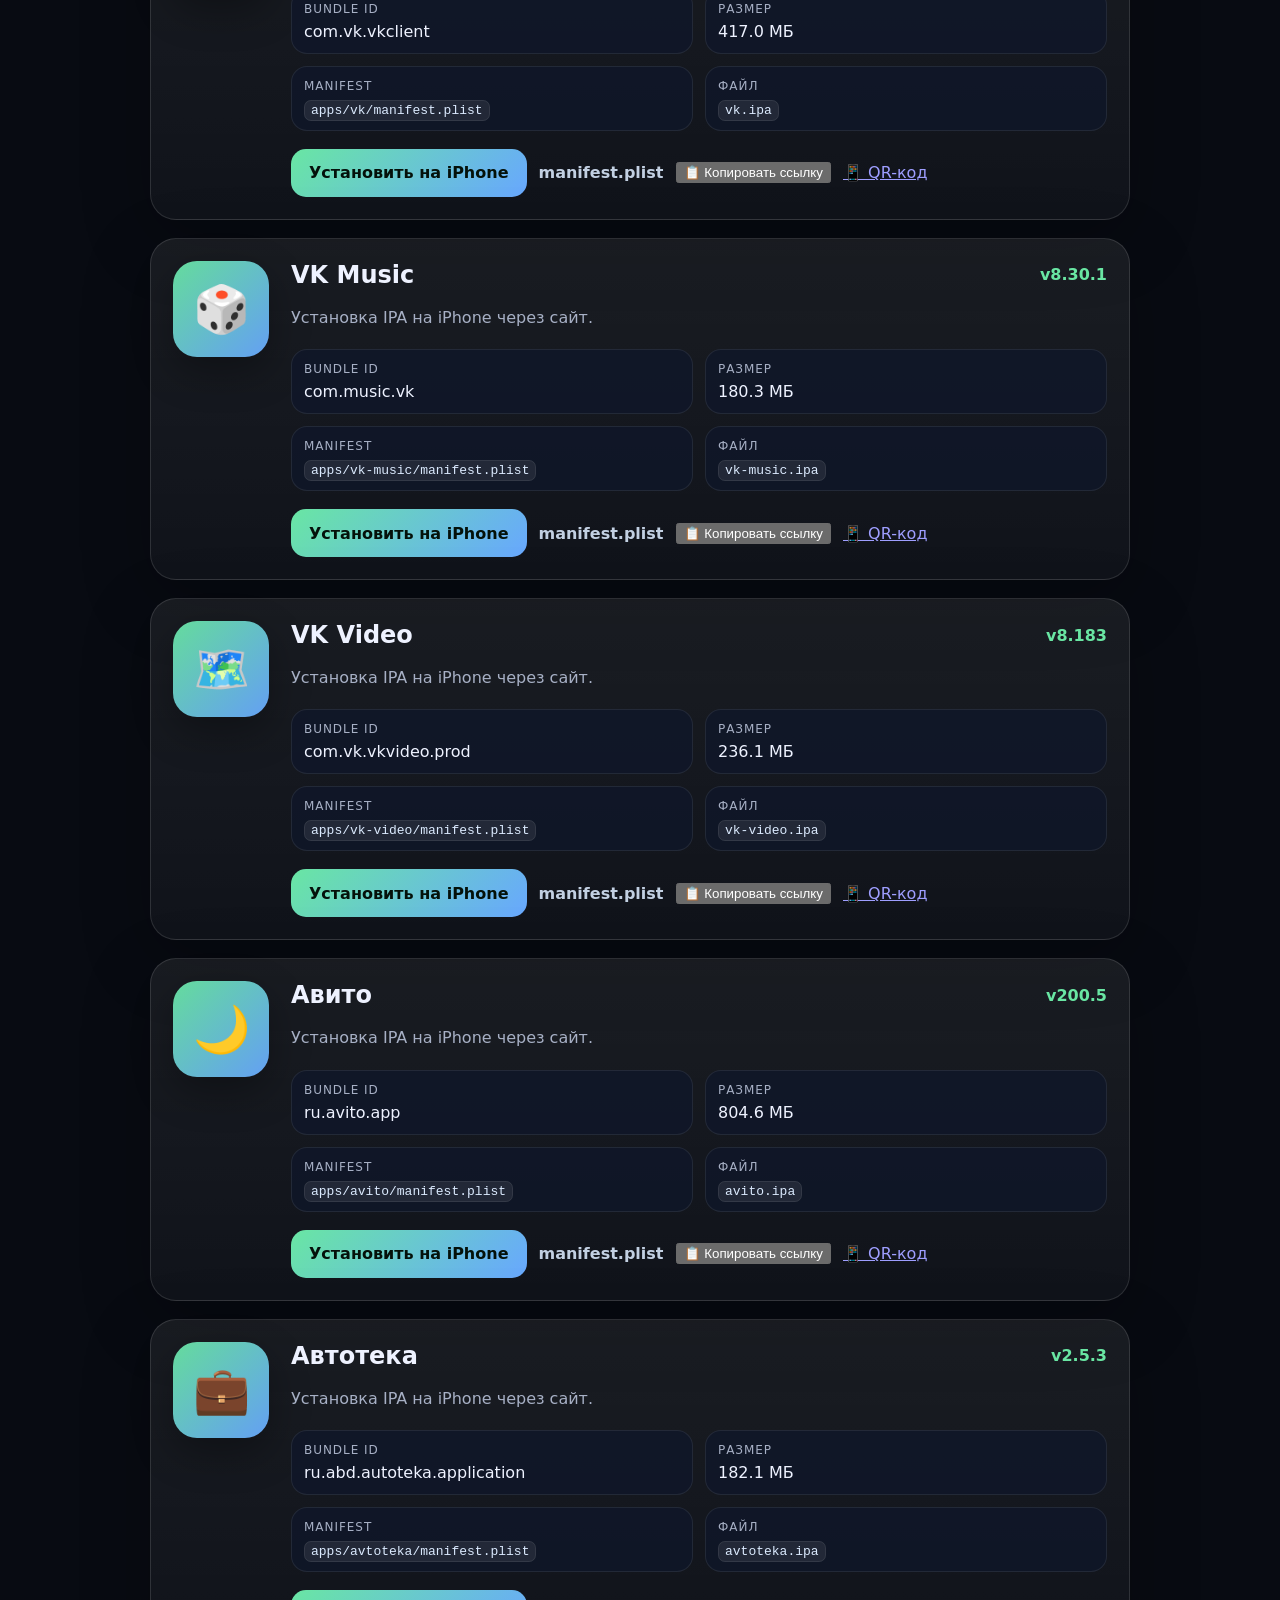
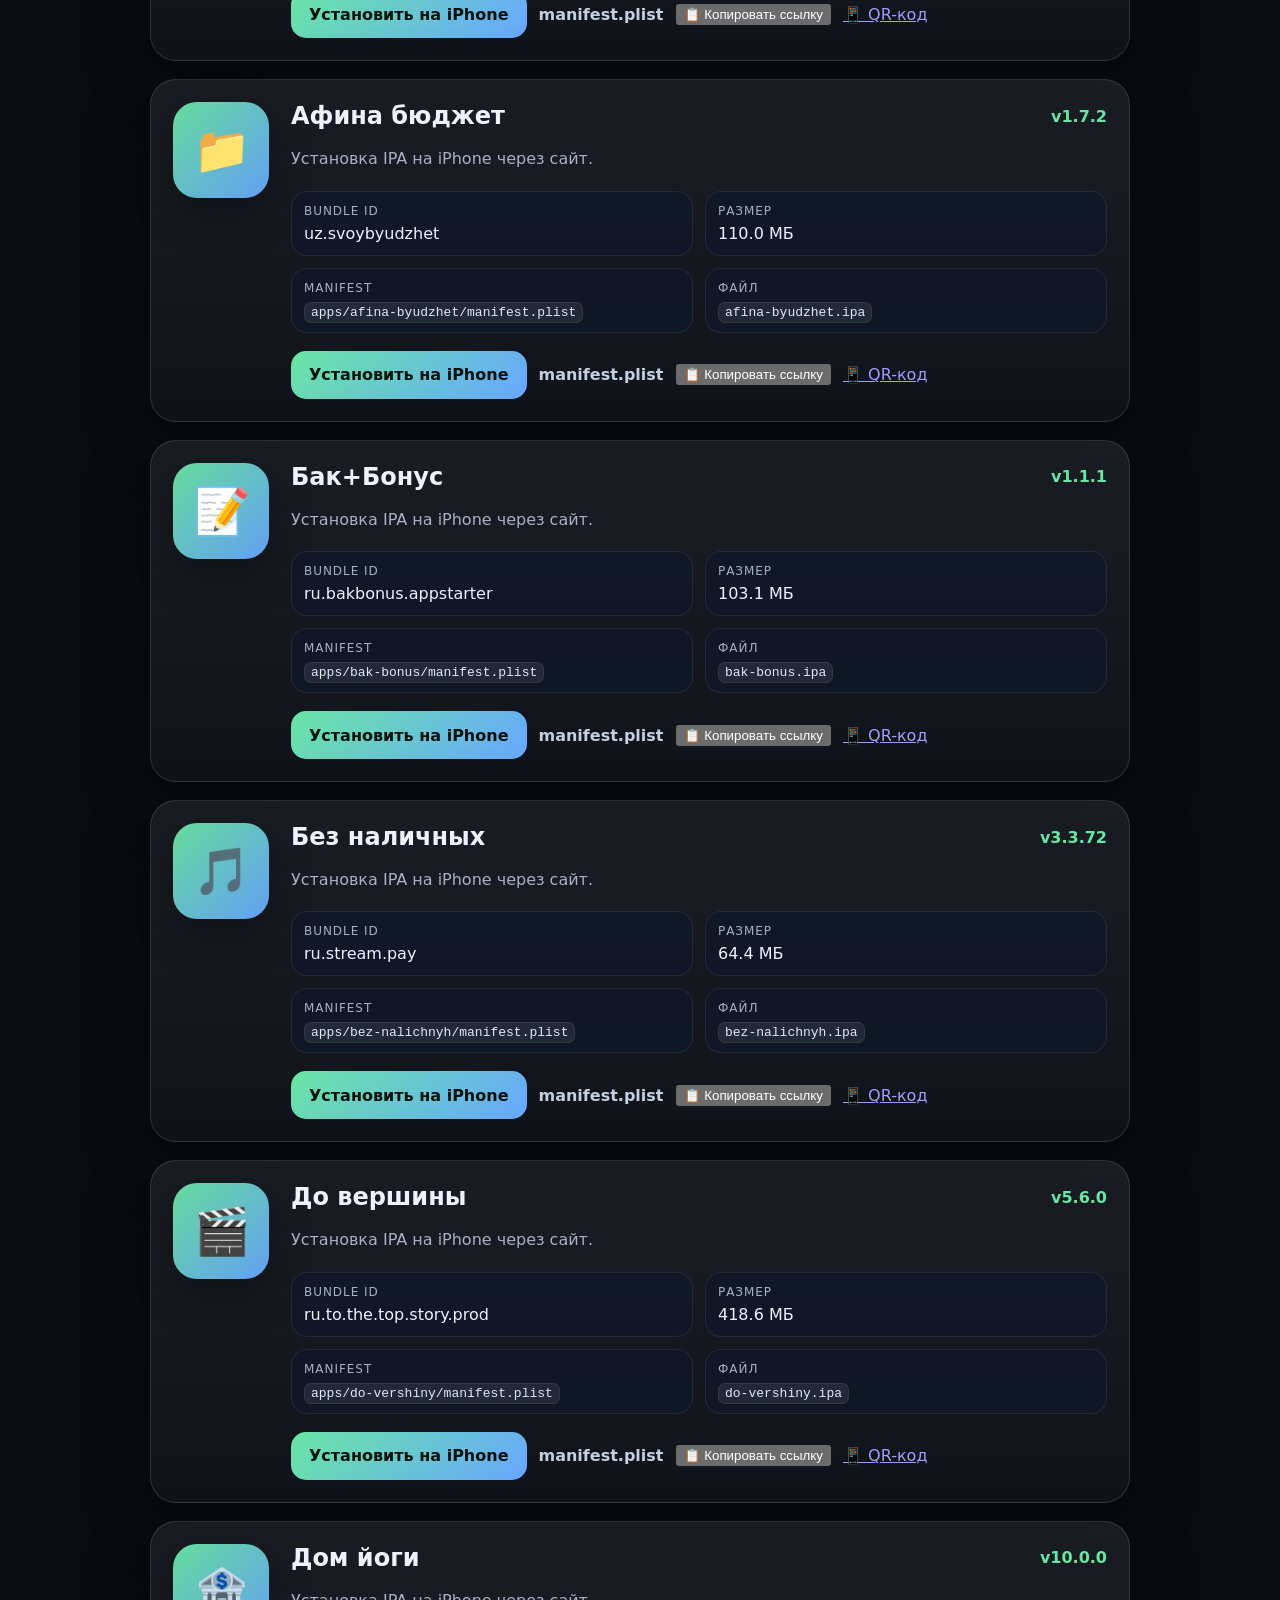
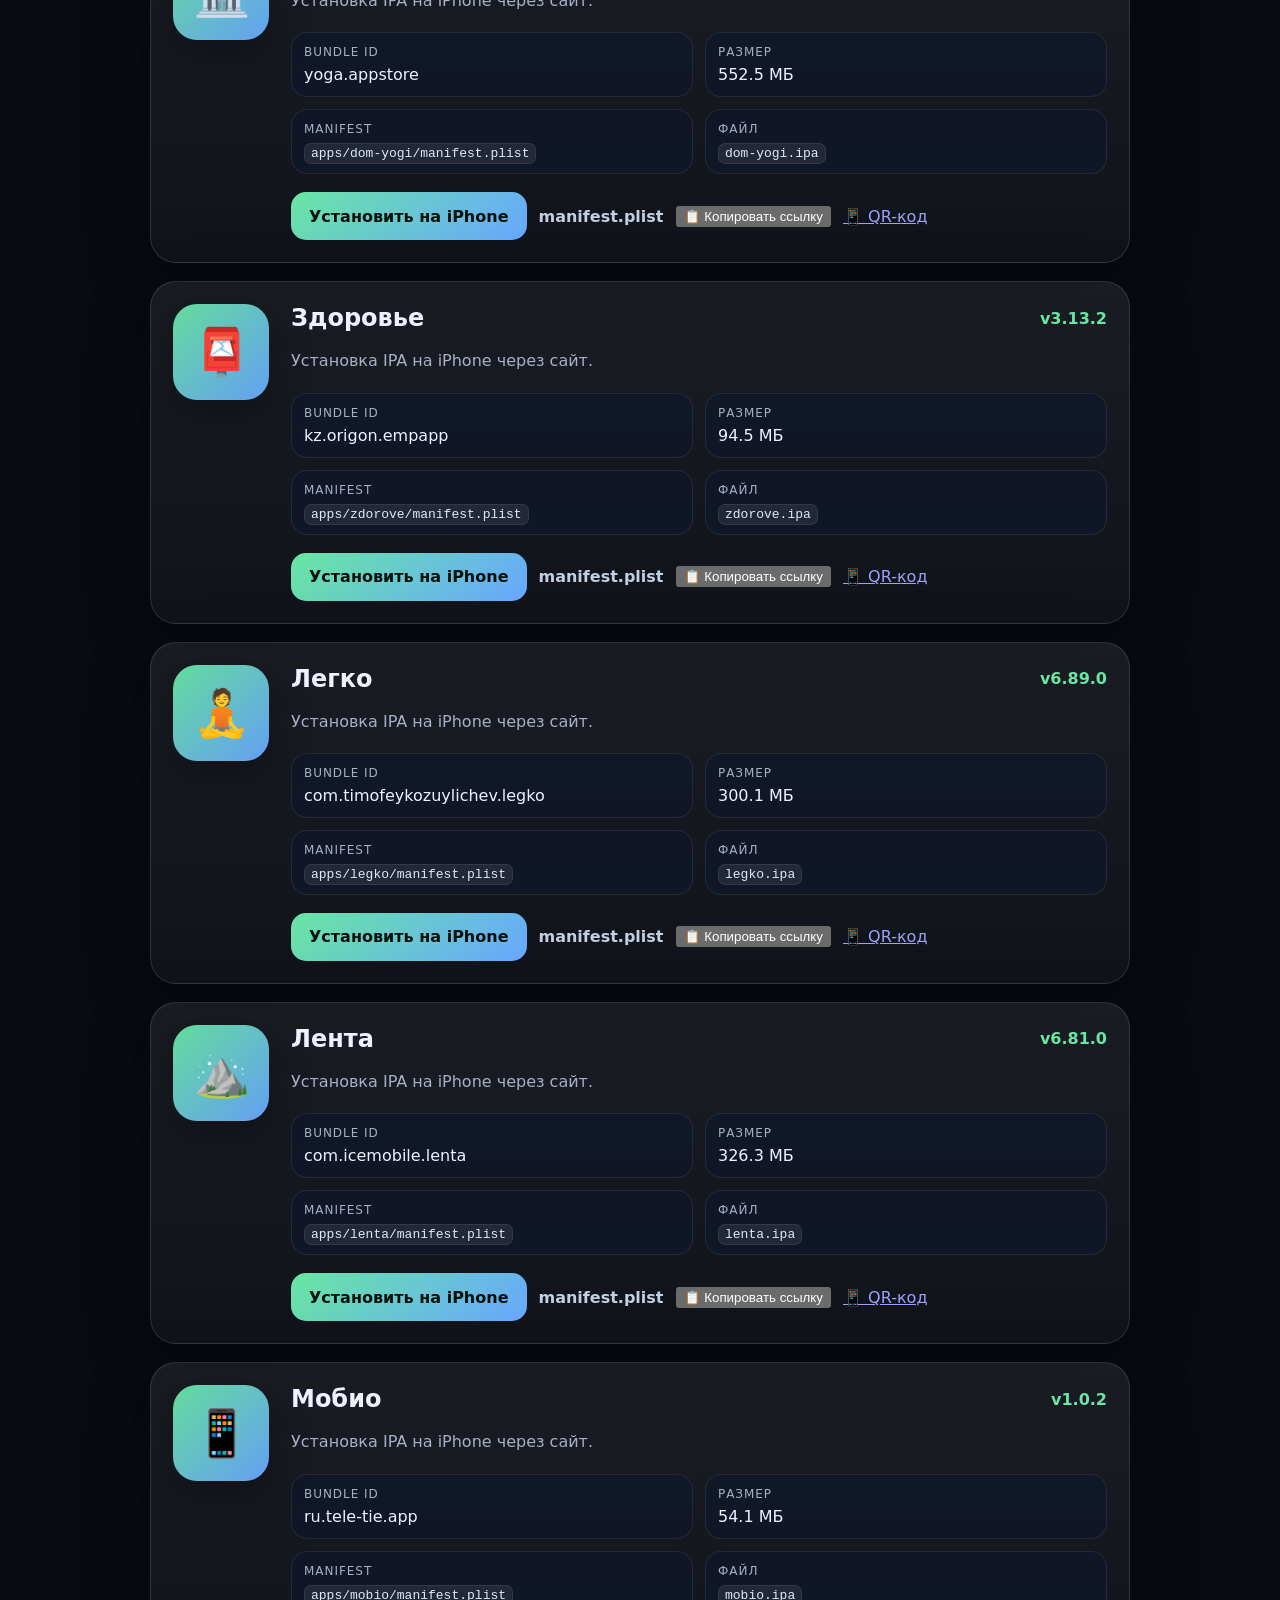
==== commit 720646b9: "Add real app icons for GTA SA and Ak Bars" ====
--- a/index.html
+++ b/index.html
@@ -1123,7 +1123,7 @@
       </article>
     
       <article class="app-card" data-search="ak-bars ak-bars-bank bank">
-        <div class="app-card__icon app-card__icon--emoji" aria-hidden="true">🏦</div>
+        <div class="app-card__icon"><img src="icons/ak-bars.png" alt="Ак Барс" loading="lazy"></div>
         <div class="app-card__body">
           <div class="app-card__topline">
             <h2>АК БАРС Онлайн</h2>
@@ -1145,7 +1145,7 @@
         </div>
       </article>
       <article class="app-card" data-search="gta sa gta-san-andreas rockstar gameplay">
-        <div class="app-card__icon app-card__icon--emoji" aria-hidden="true">🎮</div>
+        <div class="app-card__icon"><img src="icons/gta-sa.png" alt="GTA SA" loading="lazy"></div>
         <div class="app-card__body">
           <div class="app-card__topline">
             <h2>GTA: San Andreas</h2>
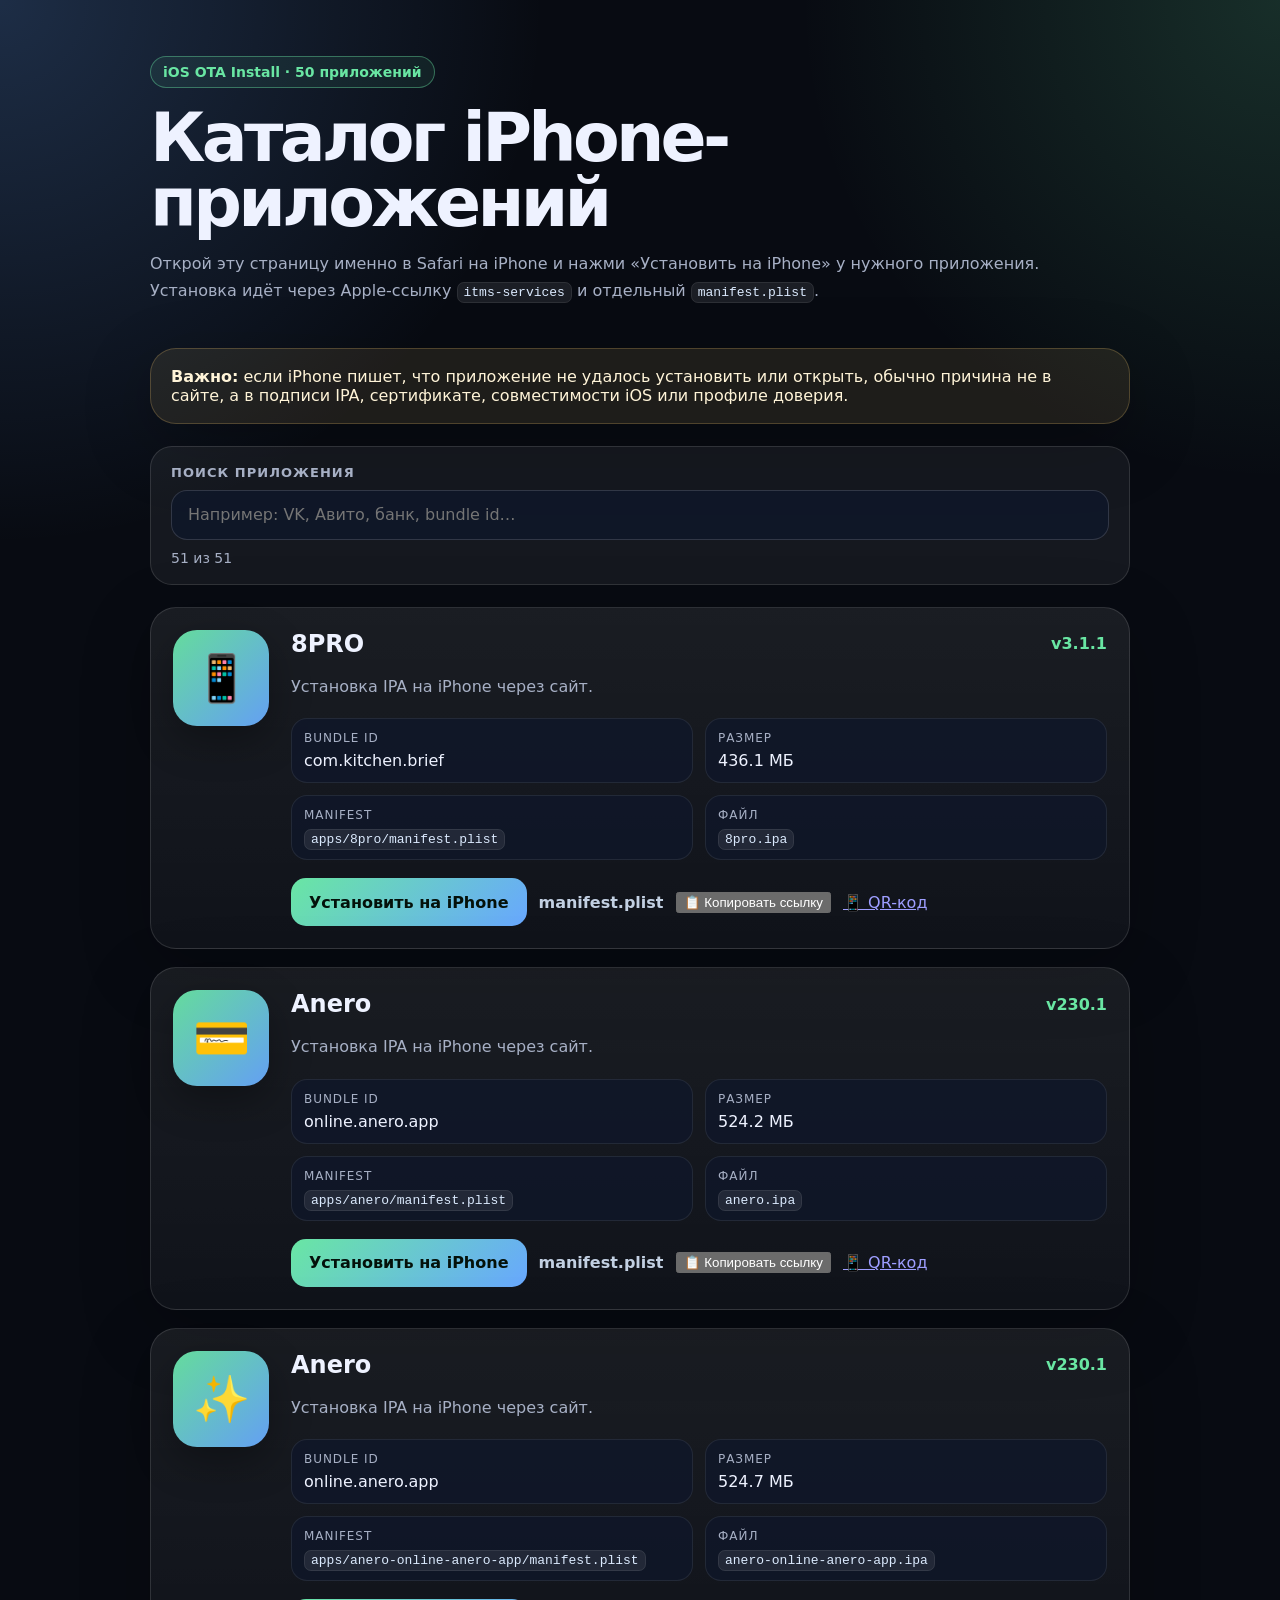
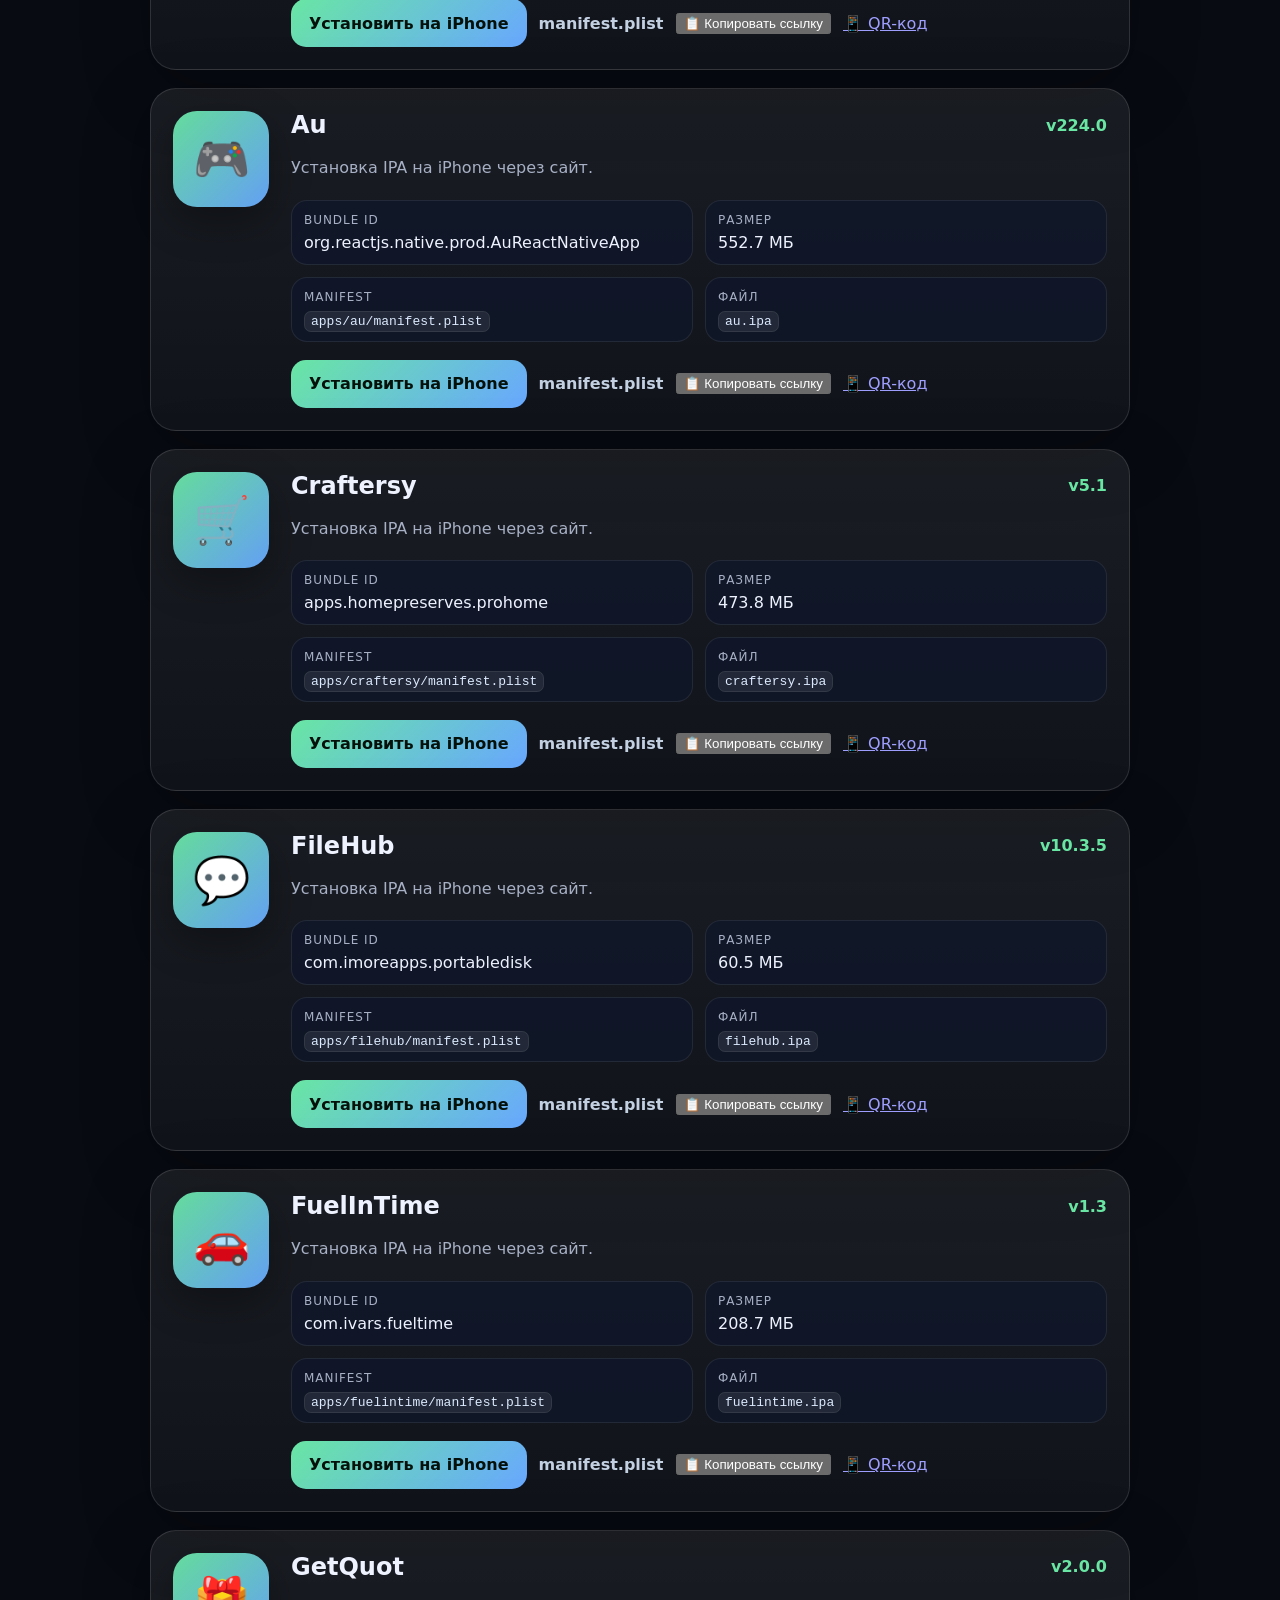
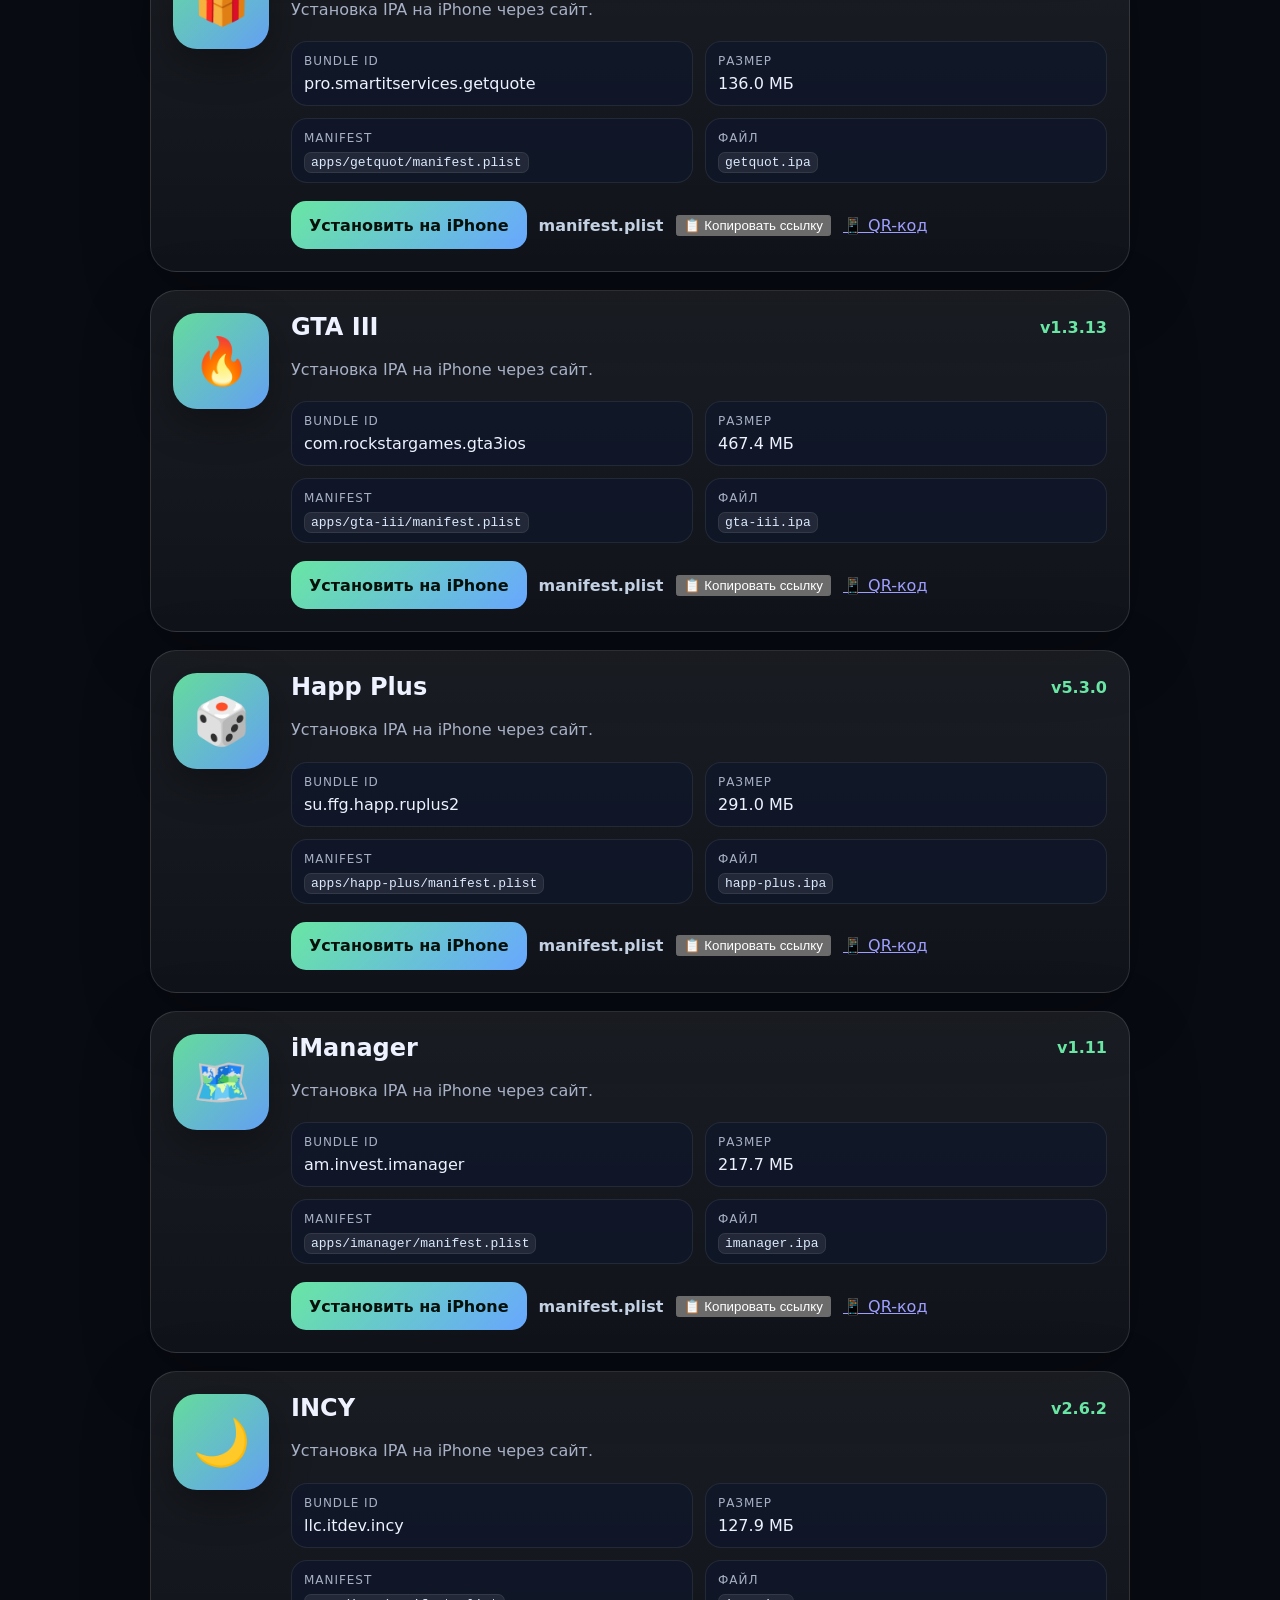
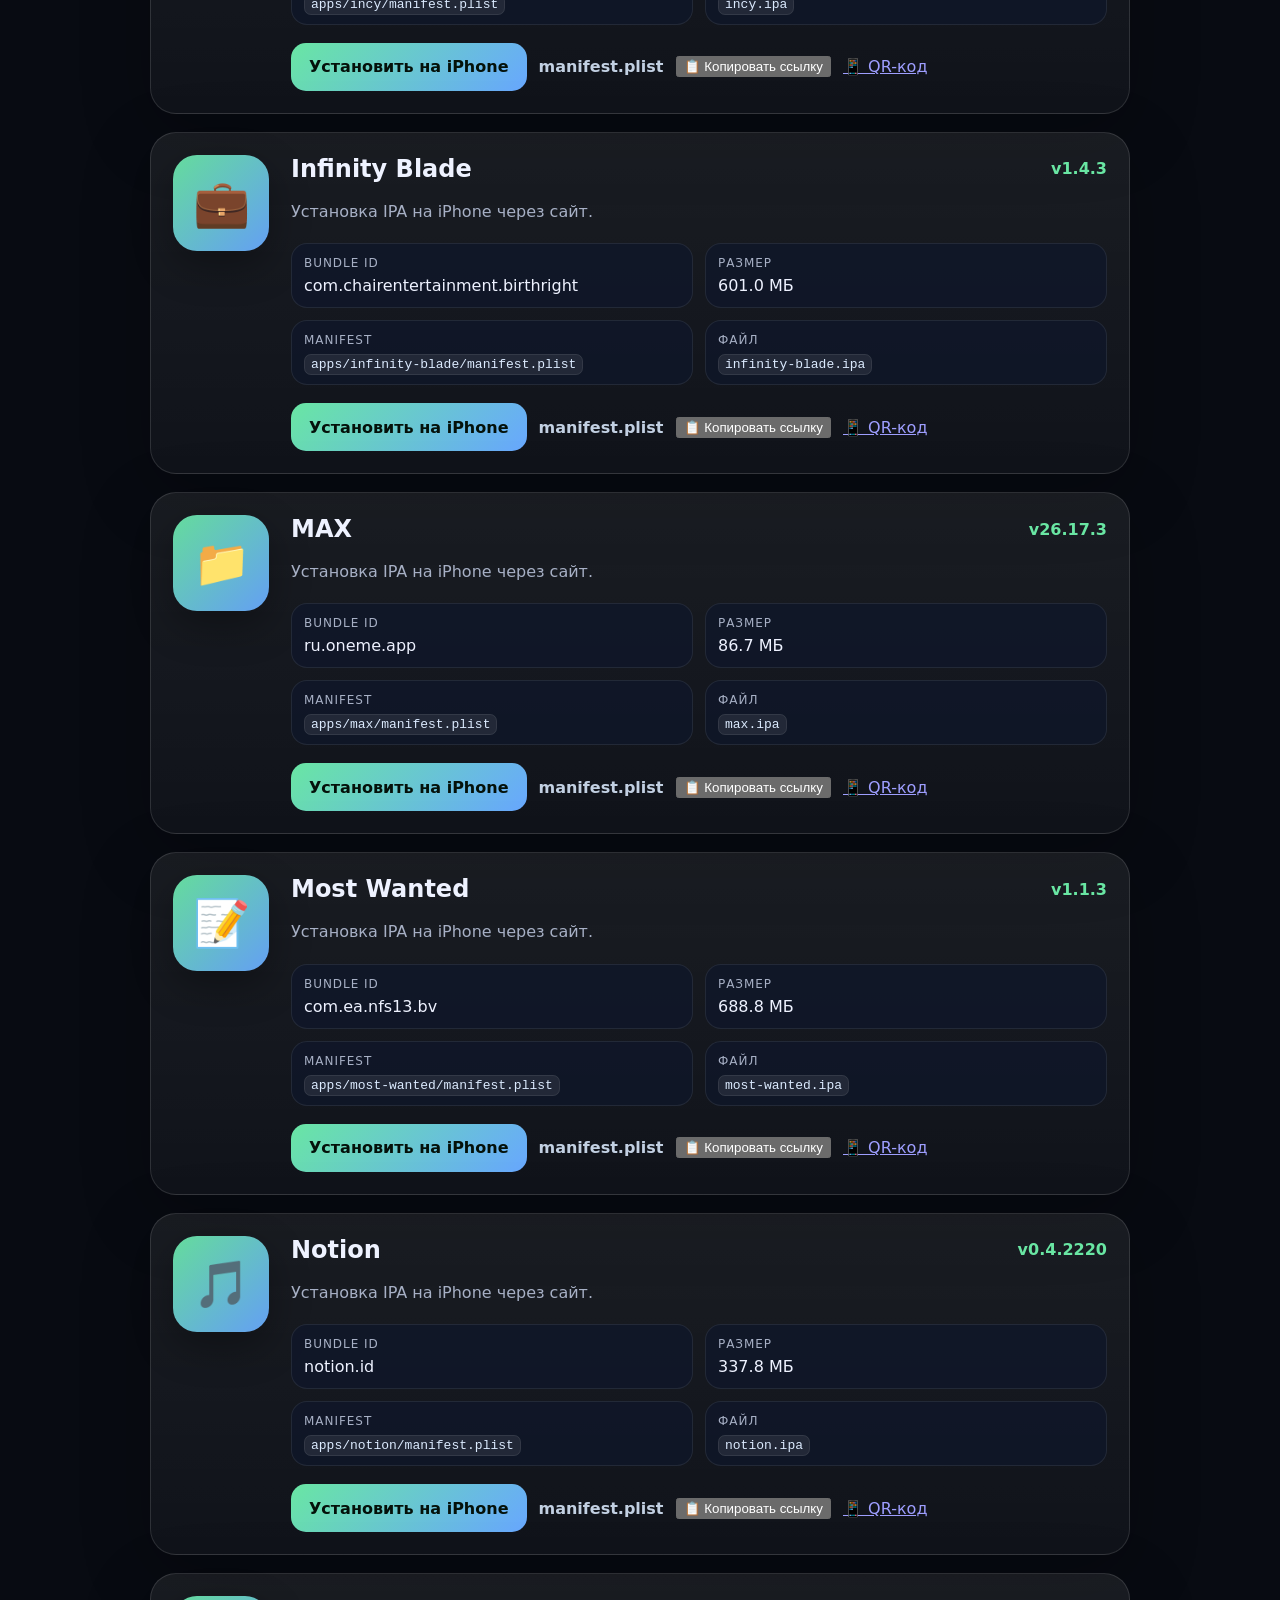
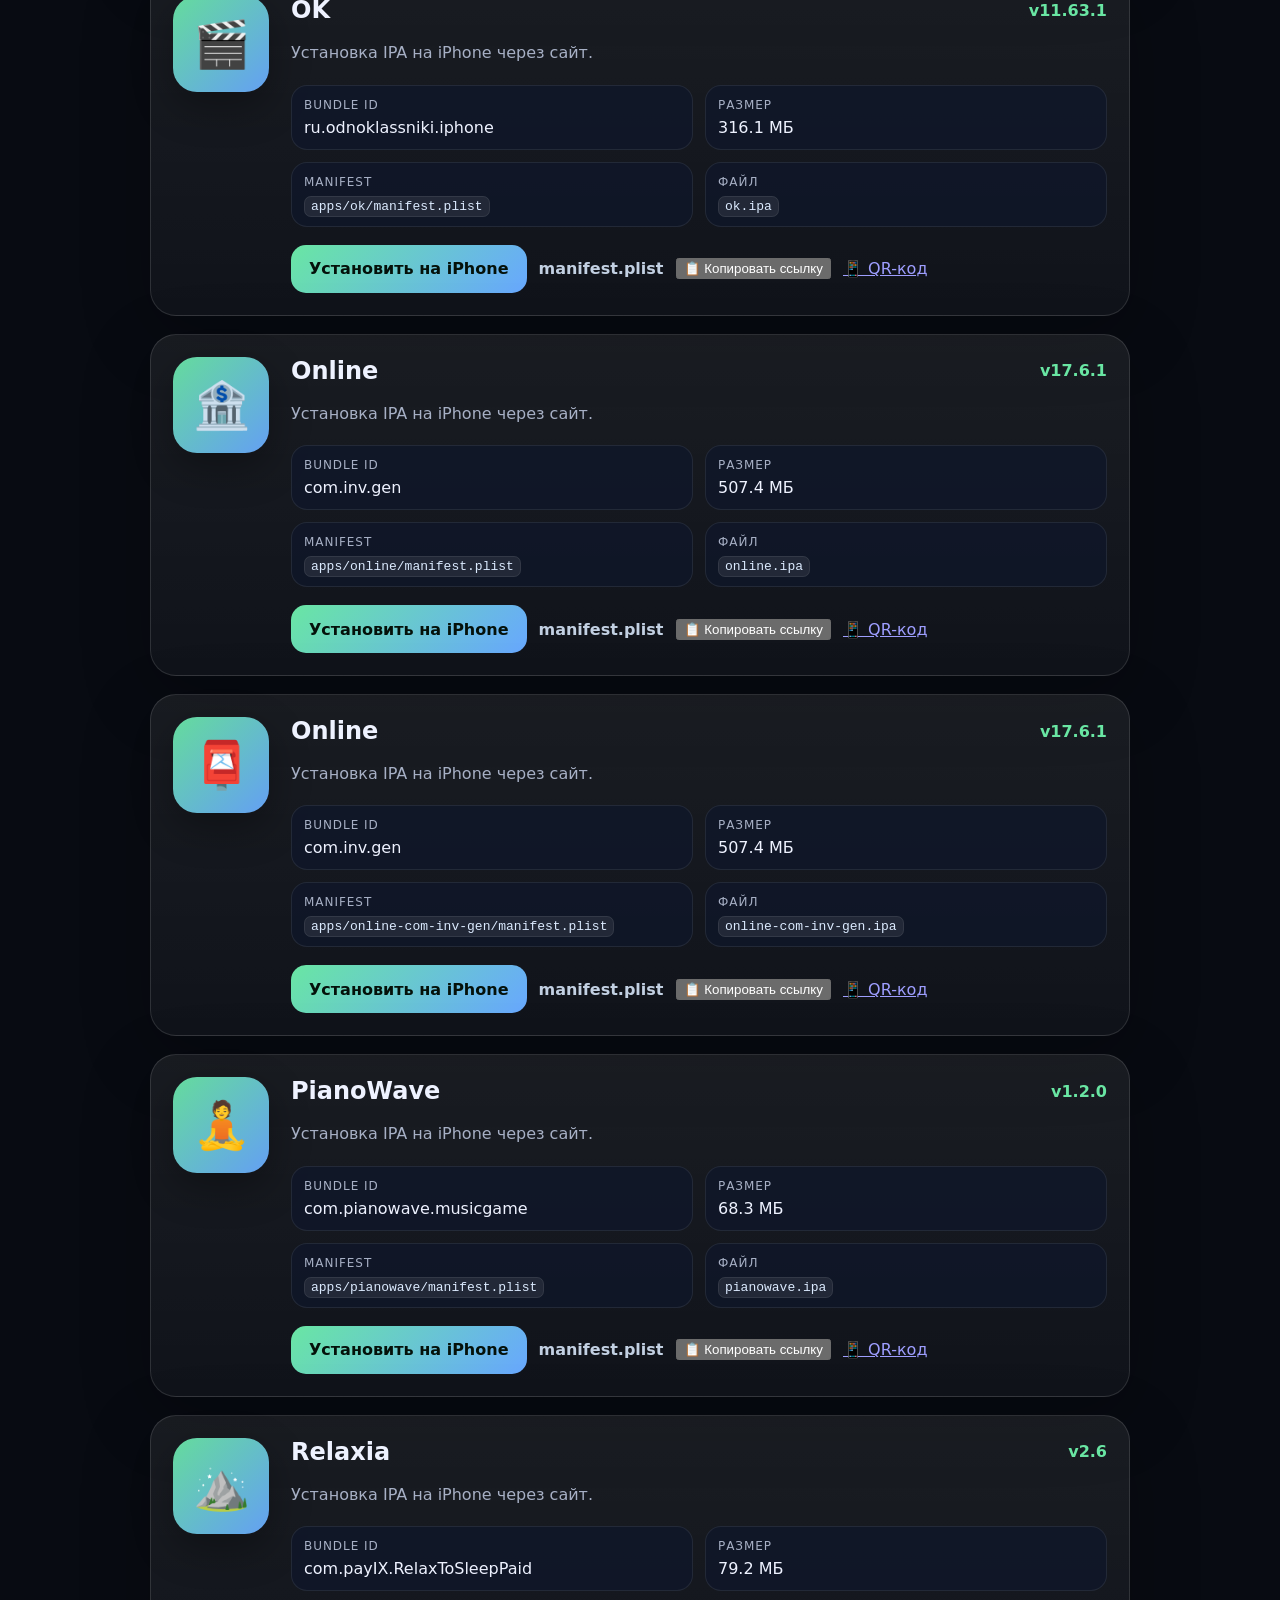
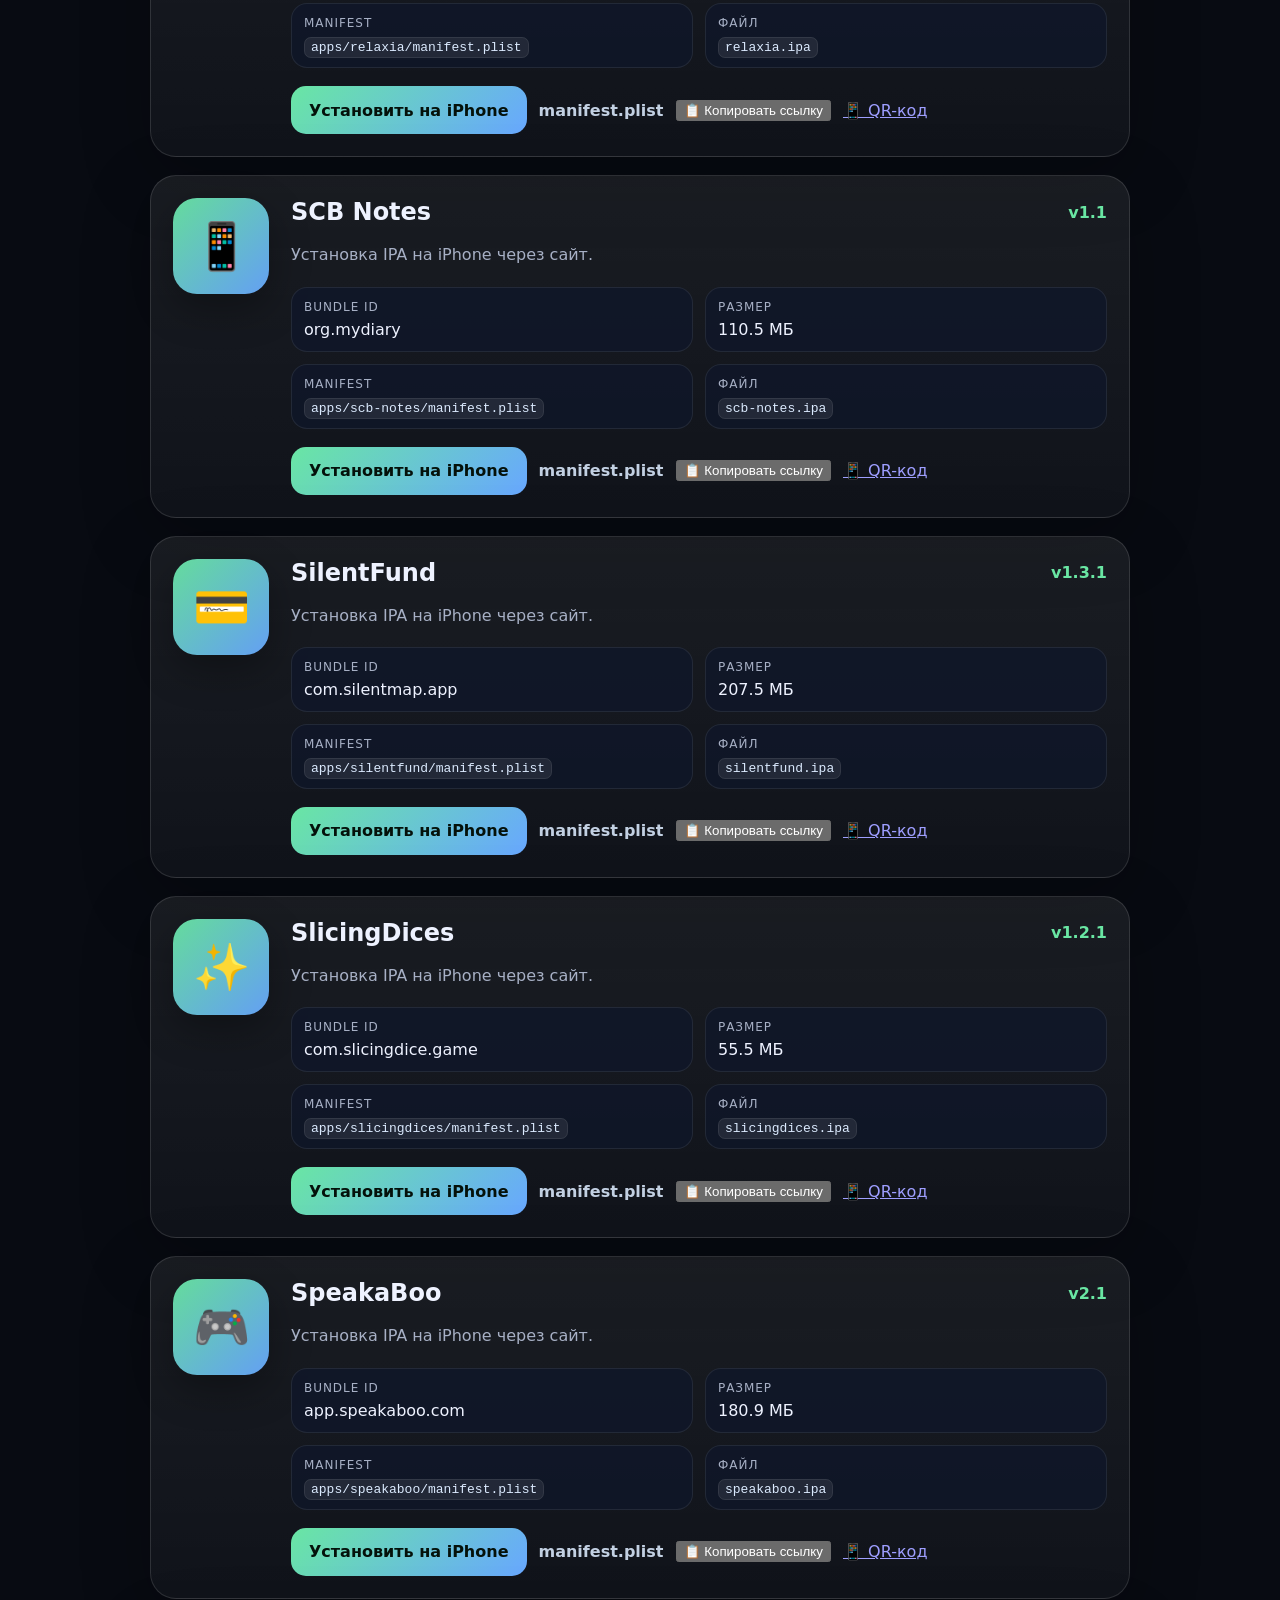
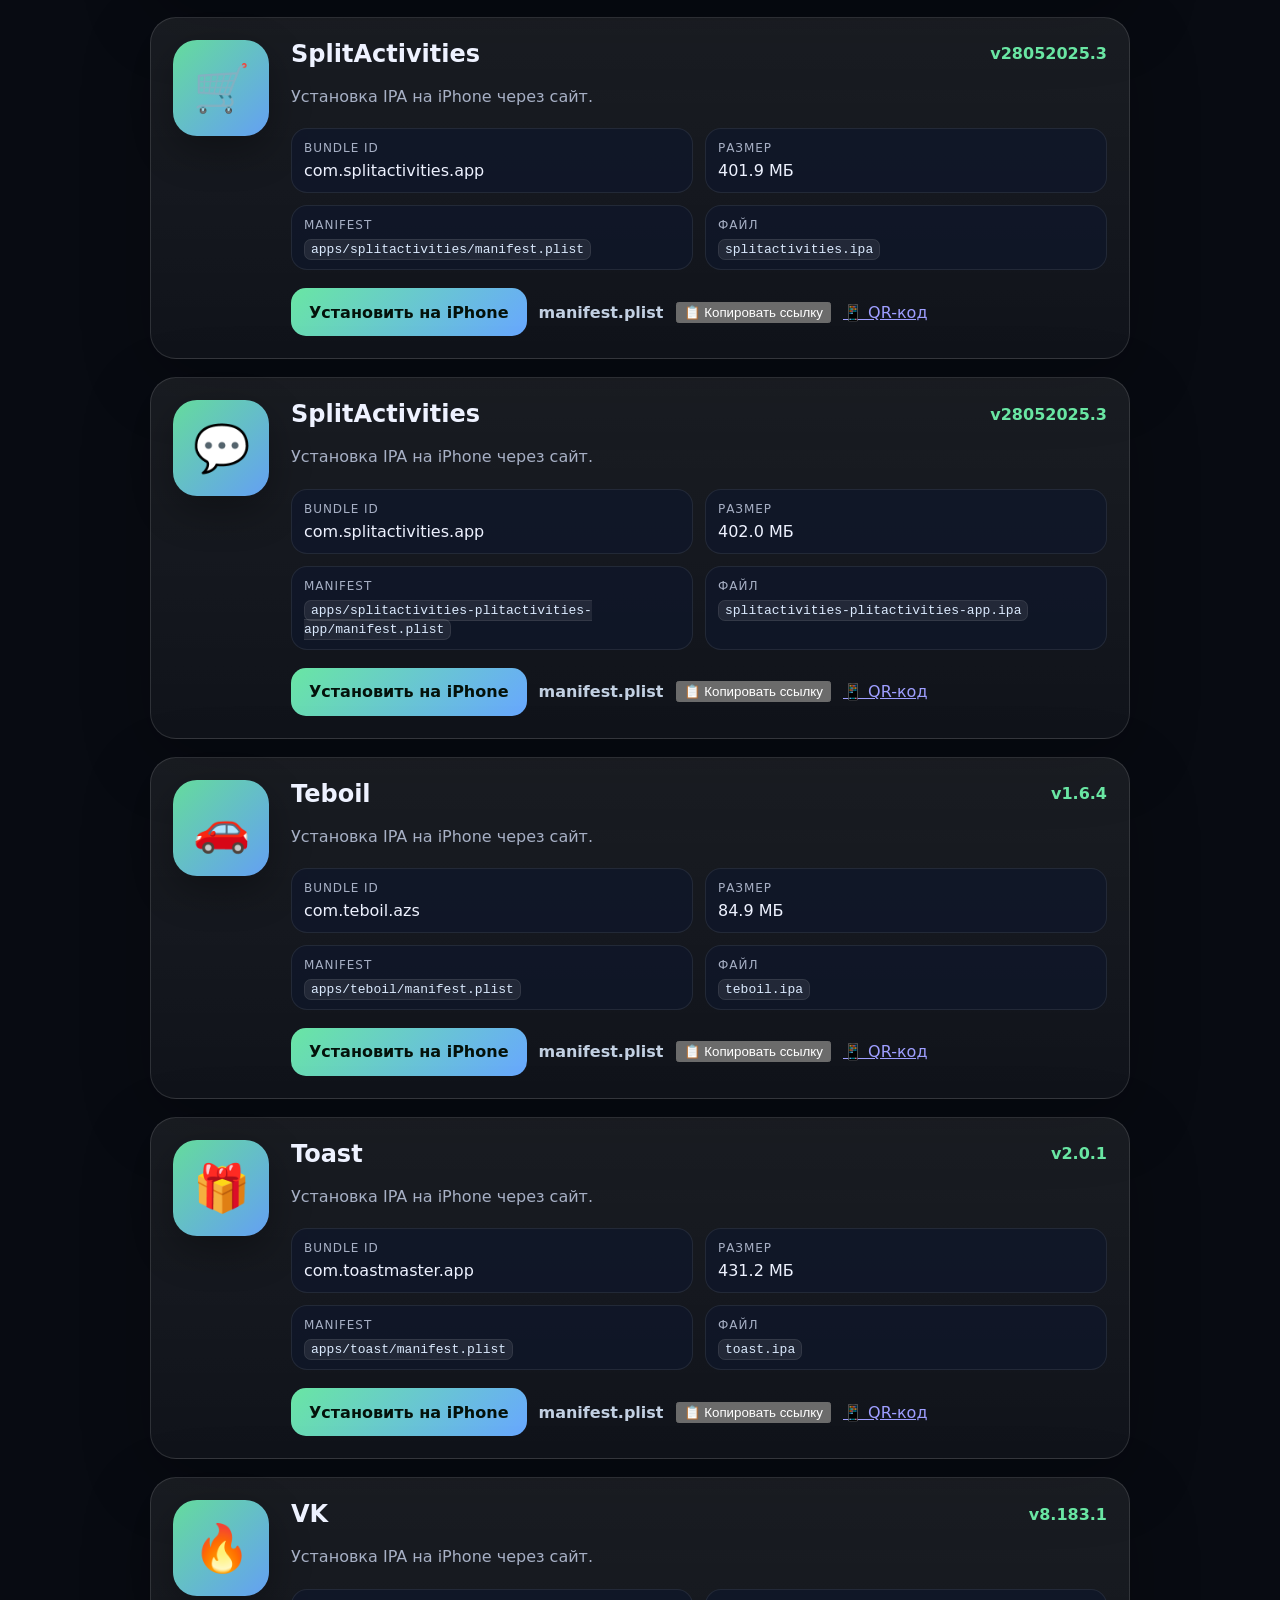
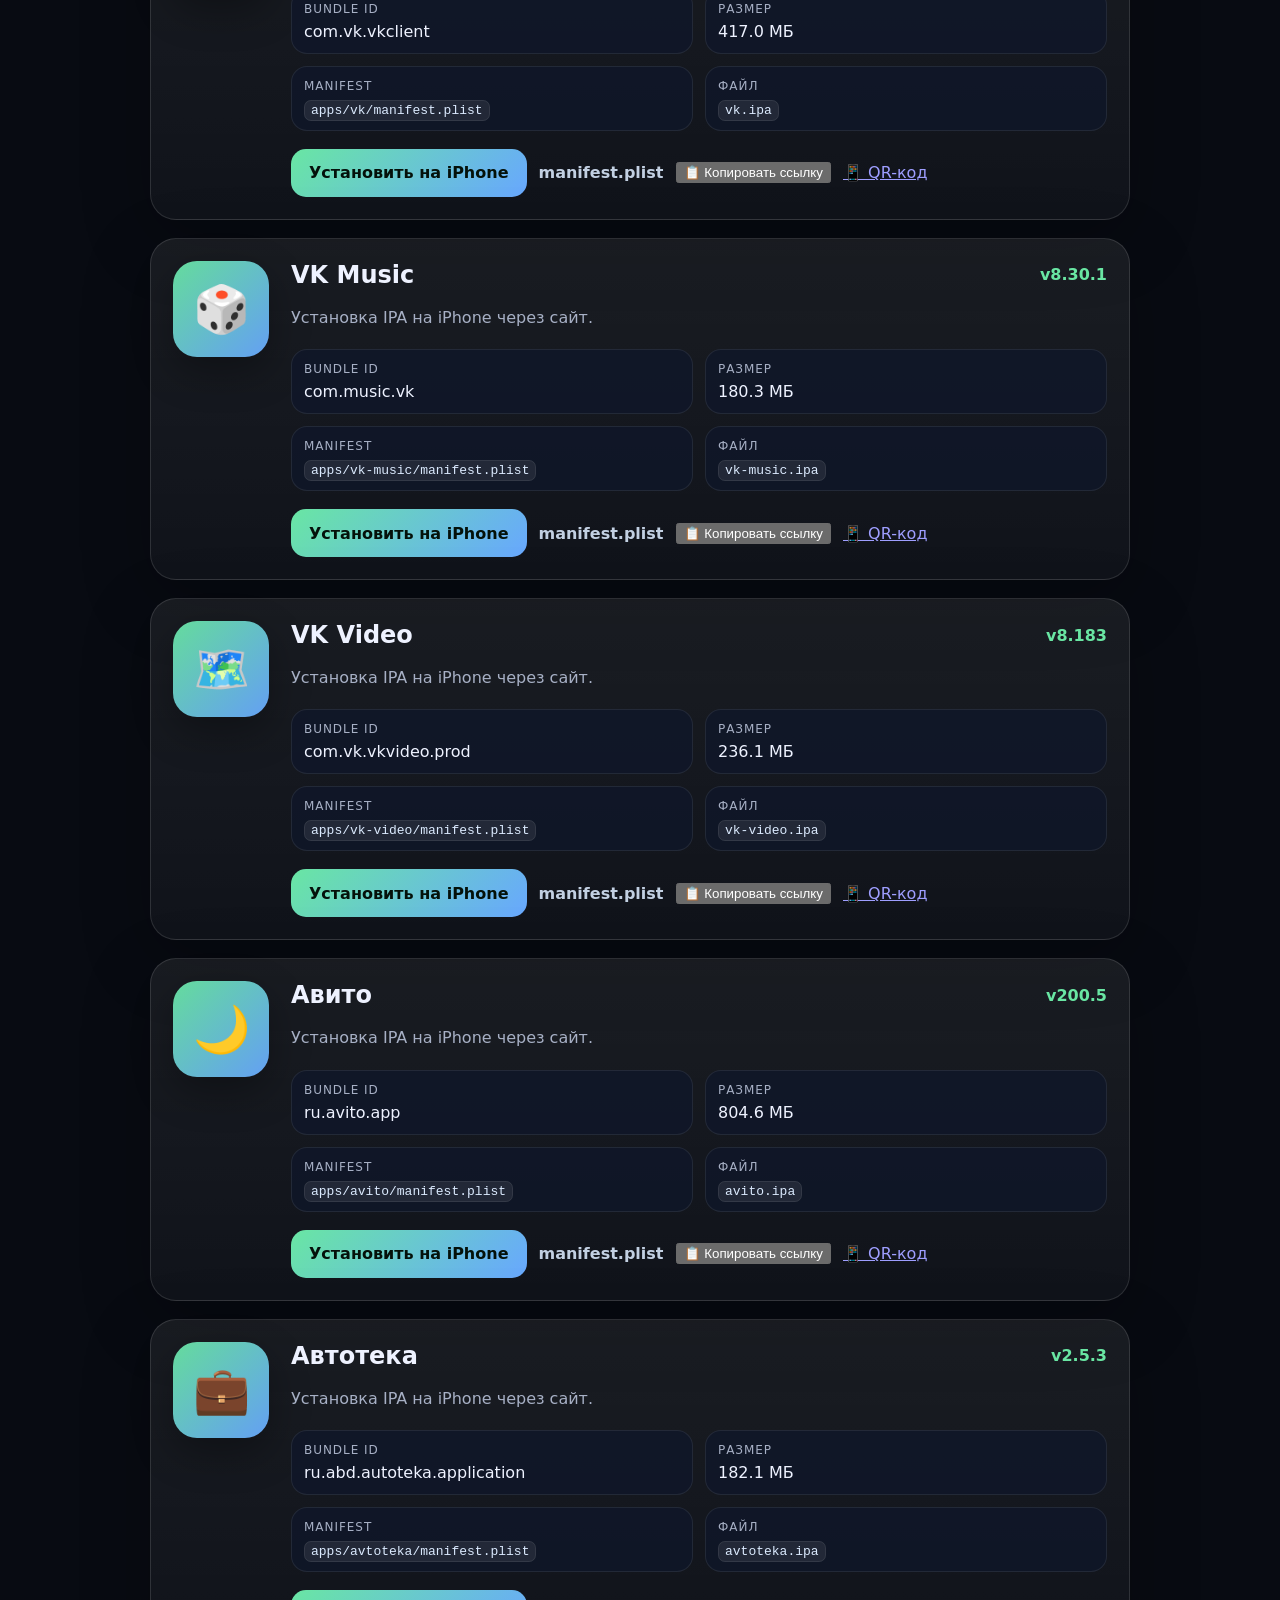
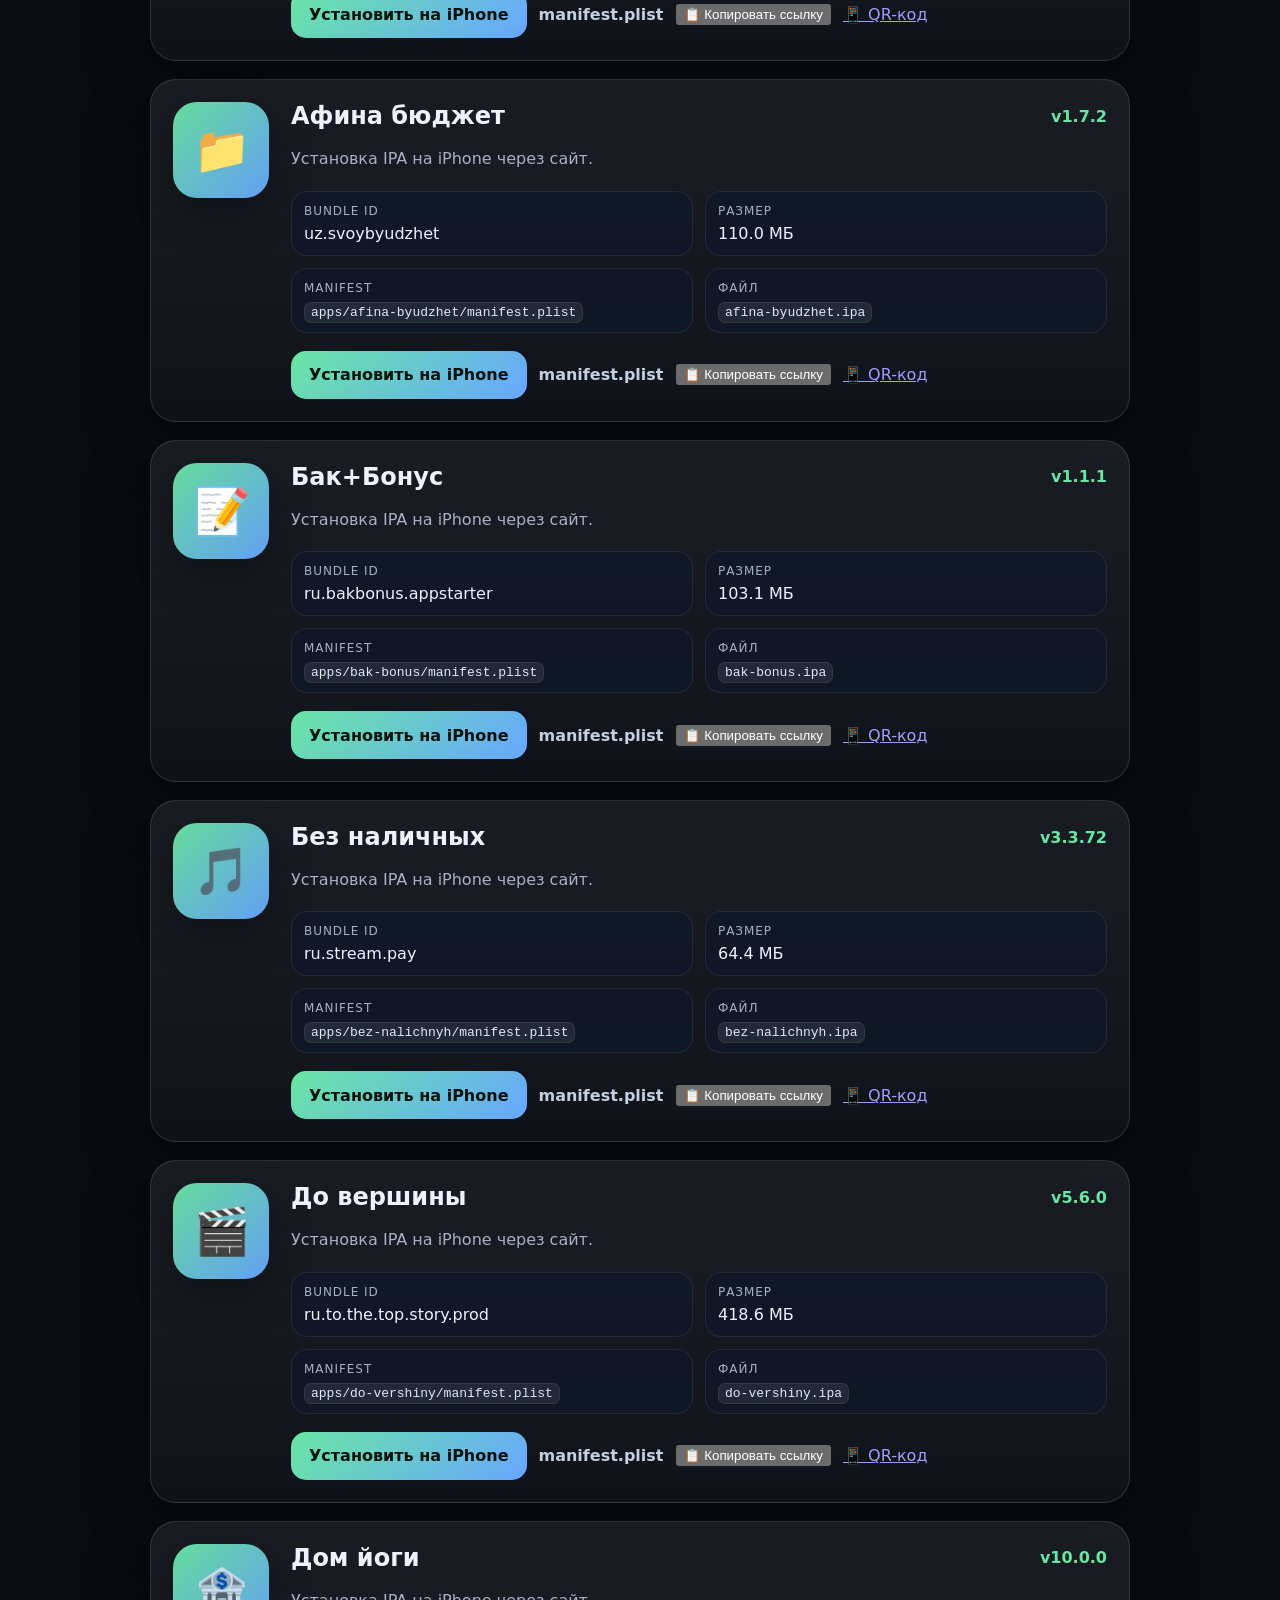
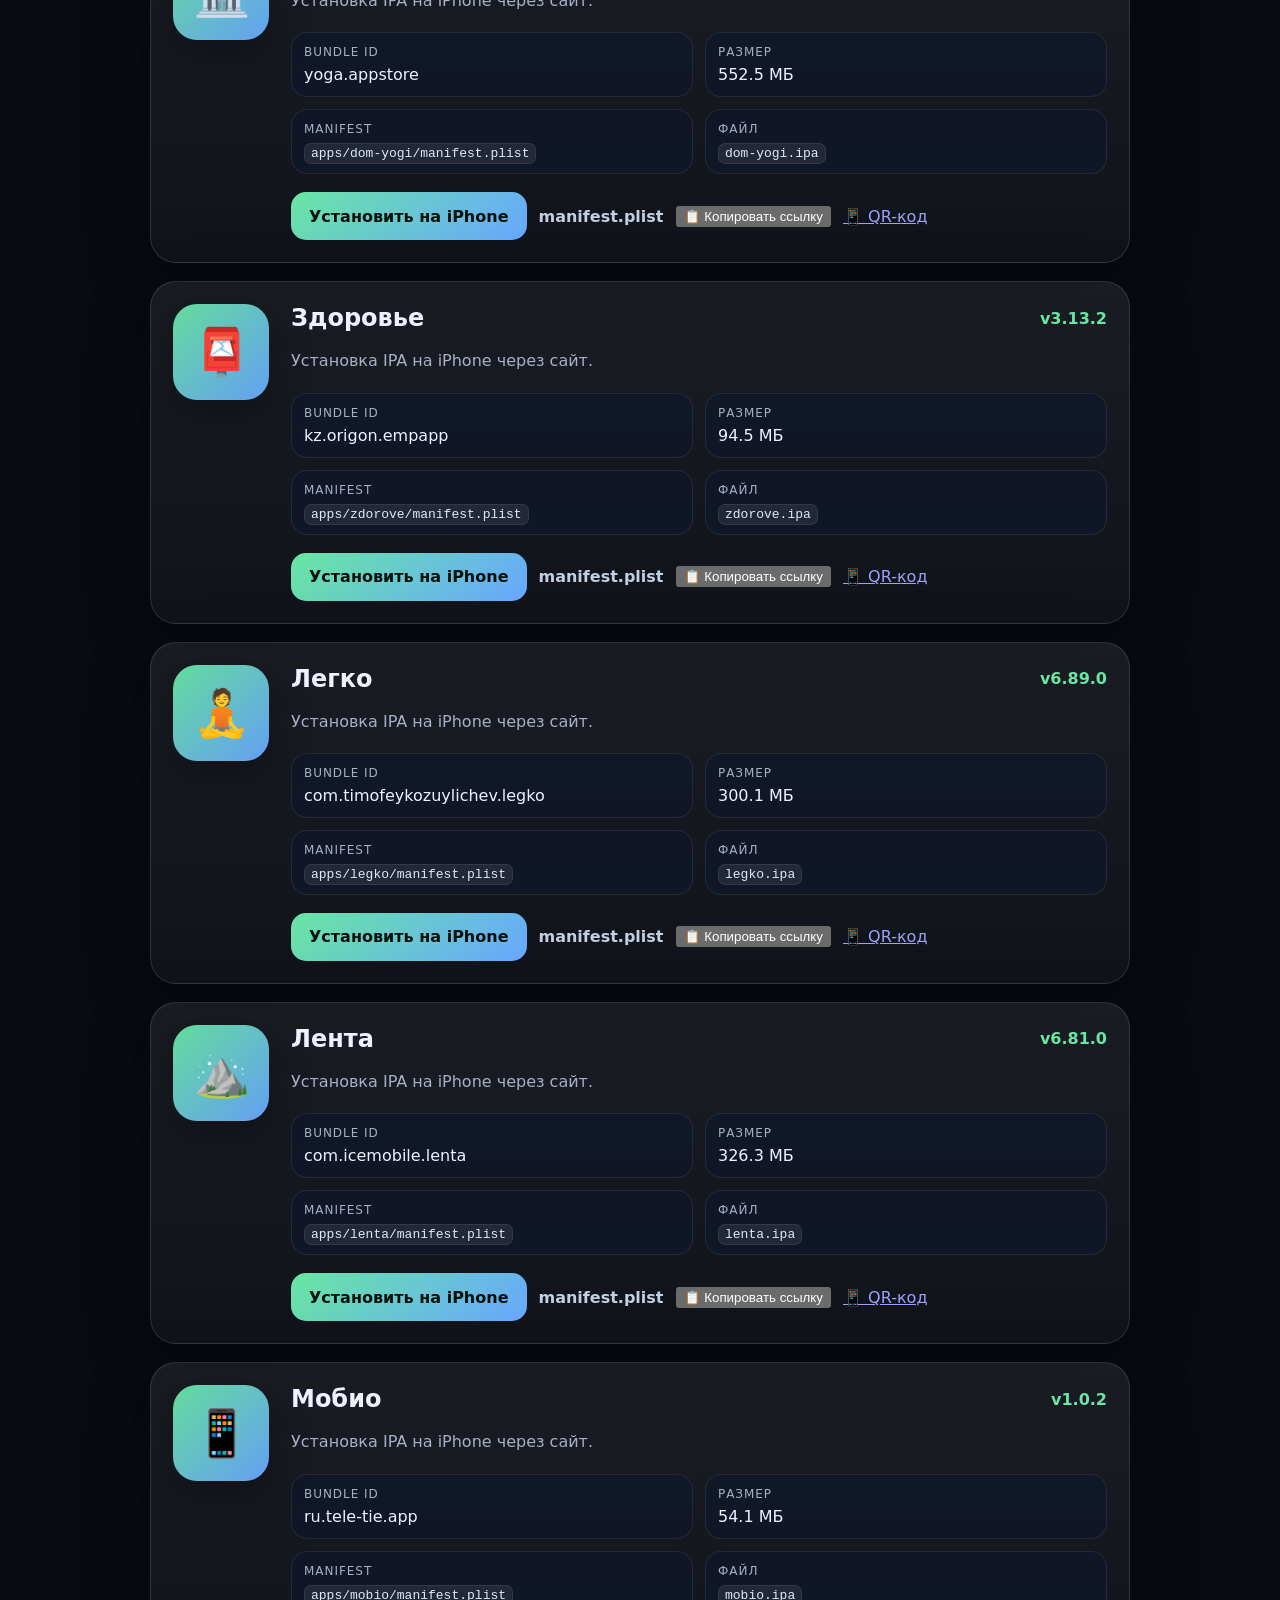
==== commit 662b2619: "Add Real Racing 2 icon" ====
--- a/index.html
+++ b/index.html
@@ -1167,7 +1167,7 @@
         </div>
       </article>
       <article class="app-card" data-search="real-racing-2 real-racing realracing2">
-        <div class="app-card__icon app-card__icon--emoji" aria-hidden="true">🏎️</div>
+        <div class="app-card__icon"><img src="icons/real-racing-2.png" alt="Real Racing 2" loading="lazy"></div>
         <div class="app-card__body">
           <div class="app-card__topline">
             <h2>Real Racing 2</h2>
--- a/styles.css
+++ b/styles.css
@@ -142,6 +142,14 @@
   height: 96px;
   border-radius: 24px;
   box-shadow: 0 14px 40px rgba(0,0,0,0.32);
+  overflow: hidden;
+}
+
+.app-card__icon img {
+  width: 100%;
+  height: 100%;
+  object-fit: cover;
+  display: block;
 }
 
 .app-card__icon--emoji {
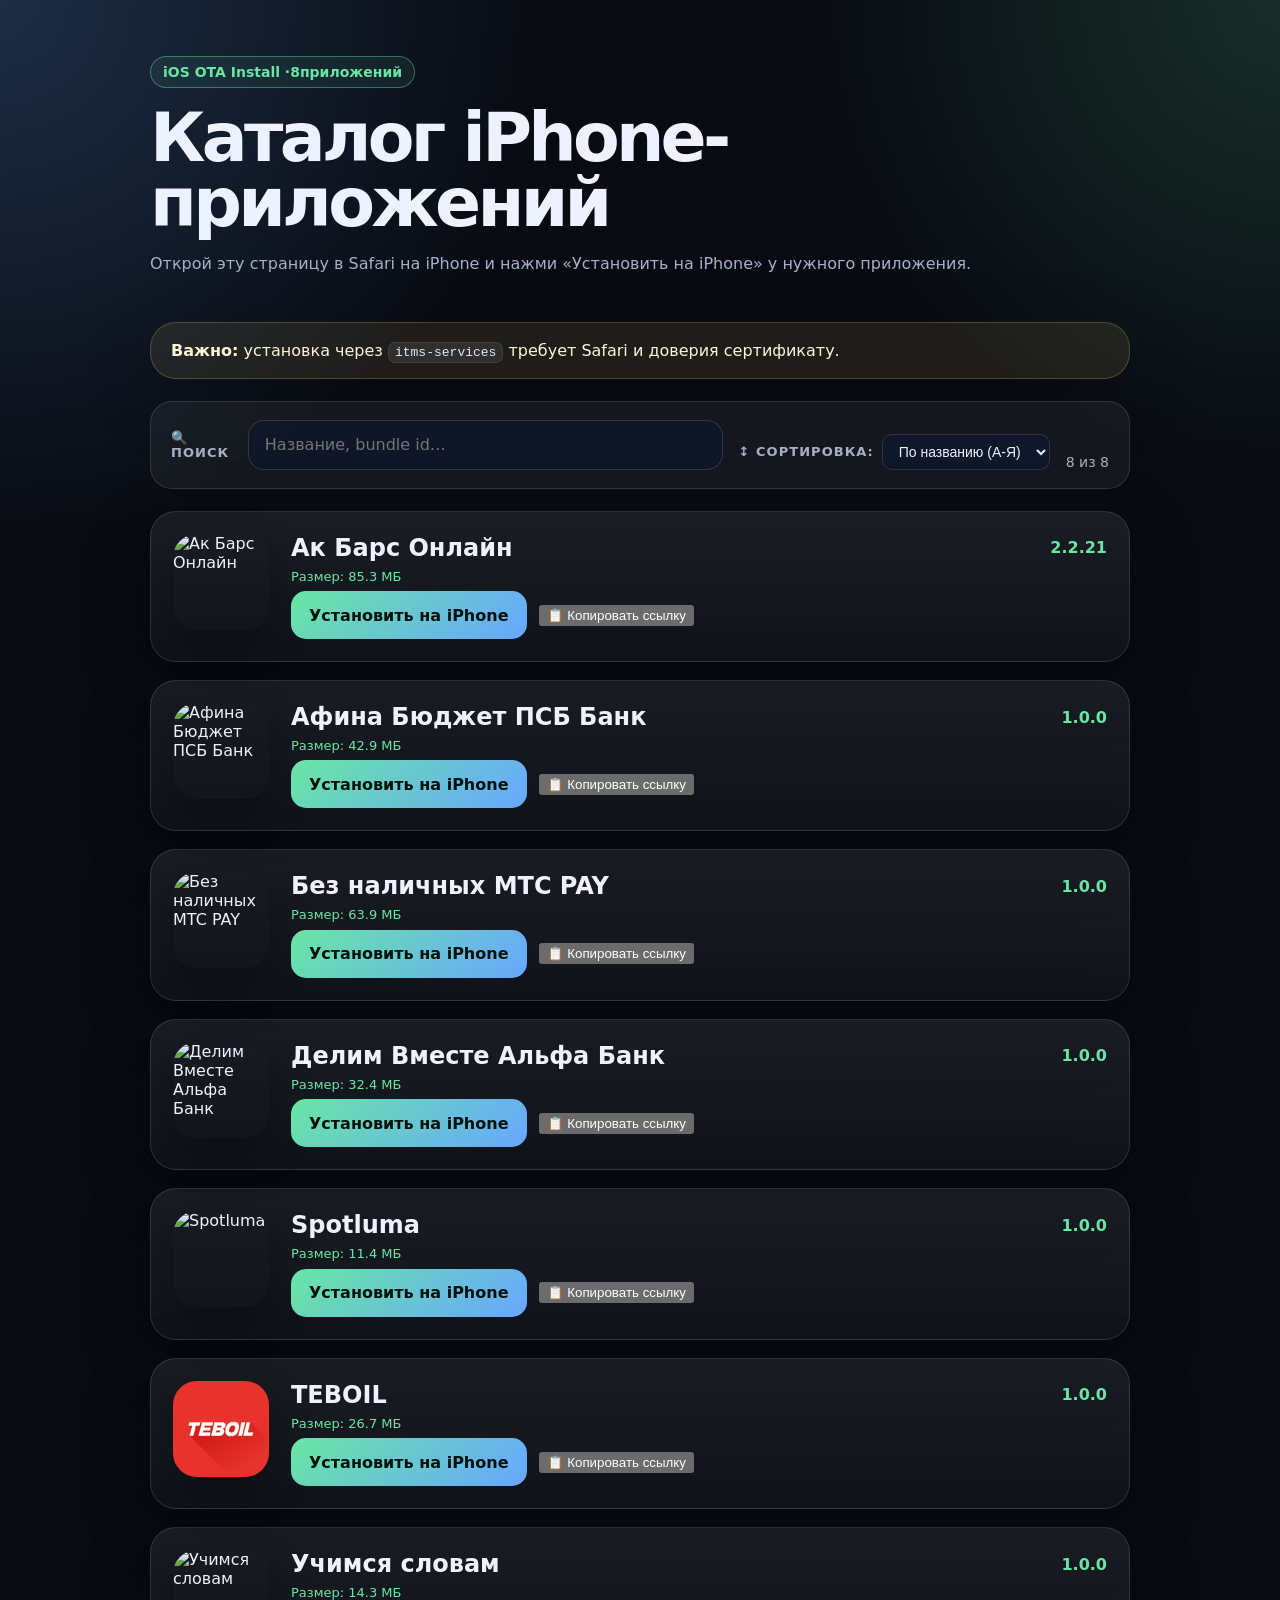
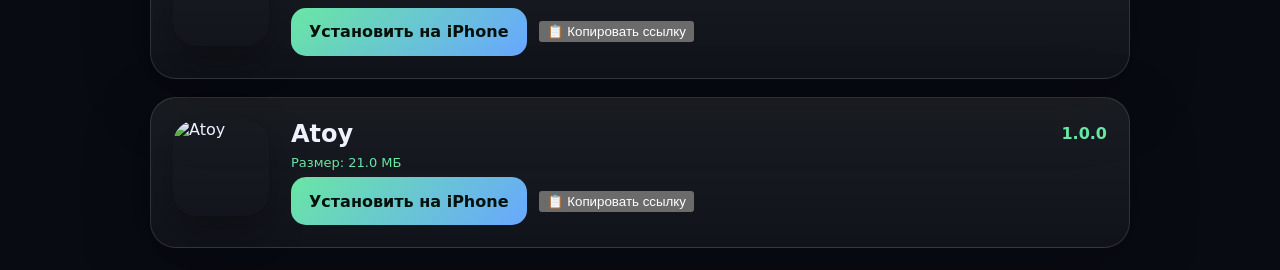
==== commit 08652a17: "Redesign: add filters, sort, remove bundle info, improve UX" ====
--- a/index.html
+++ b/index.html
@@ -3,1210 +3,42 @@
 <head>
   <meta charset="utf-8">
   <meta name="viewport" content="width=device-width, initial-scale=1">
-  <title>iPhone Apps</title>
+  <title>iPhone Apps — Каталог iOS приложений</title>
   <meta name="description" content="Каталог iOS-приложений для установки через itms-services manifest.plist">
   <link rel="stylesheet" href="styles.css">
 </head>
 <body>
   <header class="hero">
-    <div class="hero__badge">iOS OTA Install · 50 приложений</div>
+    <div class="hero__badge">iOS OTA Install · <span id="total-count">0</span> приложений</div>
     <h1>Каталог iPhone-приложений</h1>
-    <p>Открой эту страницу именно в Safari на iPhone и нажми «Установить на iPhone» у нужного приложения. Установка идёт через Apple-ссылку <code>itms-services</code> и отдельный <code>manifest.plist</code>.</p>
+    <p>Открой эту страницу в Safari на iPhone и нажми «Установить на iPhone» у нужного приложения.</p>
   </header>
   <main>
-    <section class="notice"><strong>Важно:</strong> если iPhone пишет, что приложение не удалось установить или открыть, обычно причина не в сайте, а в подписи IPA, сертификате, совместимости iOS или профиле доверия.</section>
-    <section class="toolbar" aria-label="Поиск приложений">
-      <label for="search">Поиск приложения</label>
-      <input id="search" type="search" placeholder="Например: VK, Авито, банк, bundle id…" autocomplete="off">
-      <div class="counter"><span id="shown-count">51</span> из 51</div>
+    <section class="notice">
+      <strong>Важно:</strong> установка через <code>itms-services</code> требует Safari и доверия сертификату.
     </section>
-    <section class="apps" aria-label="Список приложений">
-      <article class="app-card" data-search="8pro com.kitchen.brief 8pro 8pro 3.1.1.ipa">
-        <div class="app-card__icon app-card__icon--emoji" aria-hidden="true">📱</div>
-        <div class="app-card__body">
-          <div class="app-card__topline">
-            <h2>8PRO</h2>
-            <span class="version">v3.1.1</span>
-          </div>
-          <p>Установка IPA на iPhone через сайт.</p>
-          <dl class="meta">
-            <div><dt>Bundle ID</dt><dd>com.kitchen.brief</dd></div>
-            <div><dt>Размер</dt><dd>436.1 МБ</dd></div>
-            <div><dt>Manifest</dt><dd><code>apps/8pro/manifest.plist</code></dd></div>
-            <div><dt>Файл</dt><dd><code>8pro.ipa</code></dd></div>
-          </dl>
-          <div class="actions">
-            <a class="install-button" href="itms-services://?action=download-manifest&amp;url=https%3A%2F%2Fsoundtrackminus-hash.github.io%2Fios-ota-apps-site%2Fapps%2F8pro%2Fmanifest.plist">Установить на iPhone</a>
-            <a class="manifest-link" href="https://soundtrackminus-hash.github.io/ios-ota-apps-site/apps/8pro/manifest.plist">manifest.plist</a>
-            <button class="copy-btn" onclick="navigator.clipboard.writeText(window.location.href); this.textContent='Скопировано!'; setTimeout(() => this.textContent='Копировать ссылку', 1200);" title="Копировать ссылку">📋 Копировать ссылку</button>
-            <a class="qr-btn" href="https://api.qrserver.com/v1/create-qr-code/?size=200x200&data=" target="_blank" title="QR-код">📱 QR-код</a>
-          </div>
-        </div>
-      </article>
-      <article class="app-card" data-search="anero online.anero.app anero anero_ ваш онлайн помощник авито.ipa">
-        <div class="app-card__icon app-card__icon--emoji" aria-hidden="true">💳</div>
-        <div class="app-card__body">
-          <div class="app-card__topline">
-            <h2>Anero</h2>
-            <span class="version">v230.1</span>
-          </div>
-          <p>Установка IPA на iPhone через сайт.</p>
-          <dl class="meta">
-            <div><dt>Bundle ID</dt><dd>online.anero.app</dd></div>
-            <div><dt>Размер</dt><dd>524.2 МБ</dd></div>
-            <div><dt>Manifest</dt><dd><code>apps/anero/manifest.plist</code></dd></div>
-            <div><dt>Файл</dt><dd><code>anero.ipa</code></dd></div>
-          </dl>
-          <div class="actions">
-            <a class="install-button" href="itms-services://?action=download-manifest&amp;url=https%3A%2F%2Fsoundtrackminus-hash.github.io%2Fios-ota-apps-site%2Fapps%2Fanero%2Fmanifest.plist">Установить на iPhone</a>
-            <a class="manifest-link" href="https://soundtrackminus-hash.github.io/ios-ota-apps-site/apps/anero/manifest.plist">manifest.plist</a>
-            <button class="copy-btn" onclick="navigator.clipboard.writeText(window.location.href); this.textContent='Скопировано!'; setTimeout(() => this.textContent='Копировать ссылку', 1200);" title="Копировать ссылку">📋 Копировать ссылку</button>
-            <a class="qr-btn" href="https://api.qrserver.com/v1/create-qr-code/?size=200x200&data=" target="_blank" title="QR-код">📱 QR-код</a>
-          </div>
-        </div>
-      </article>
-      <article class="app-card" data-search="anero online.anero.app anero-online-anero-app anero 230.1.ipa">
-        <div class="app-card__icon app-card__icon--emoji" aria-hidden="true">✨</div>
-        <div class="app-card__body">
-          <div class="app-card__topline">
-            <h2>Anero</h2>
-            <span class="version">v230.1</span>
-          </div>
-          <p>Установка IPA на iPhone через сайт.</p>
-          <dl class="meta">
-            <div><dt>Bundle ID</dt><dd>online.anero.app</dd></div>
-            <div><dt>Размер</dt><dd>524.7 МБ</dd></div>
-            <div><dt>Manifest</dt><dd><code>apps/anero-online-anero-app/manifest.plist</code></dd></div>
-            <div><dt>Файл</dt><dd><code>anero-online-anero-app.ipa</code></dd></div>
-          </dl>
-          <div class="actions">
-            <a class="install-button" href="itms-services://?action=download-manifest&amp;url=https%3A%2F%2Fsoundtrackminus-hash.github.io%2Fios-ota-apps-site%2Fapps%2Fanero-online-anero-app%2Fmanifest.plist">Установить на iPhone</a>
-            <a class="manifest-link" href="https://soundtrackminus-hash.github.io/ios-ota-apps-site/apps/anero-online-anero-app/manifest.plist">manifest.plist</a>
-            <button class="copy-btn" onclick="navigator.clipboard.writeText(window.location.href); this.textContent='Скопировано!'; setTimeout(() => this.textContent='Копировать ссылку', 1200);" title="Копировать ссылку">📋 Копировать ссылку</button>
-            <a class="qr-btn" href="https://api.qrserver.com/v1/create-qr-code/?size=200x200&data=" target="_blank" title="QR-код">📱 QR-код</a>
-          </div>
-        </div>
-      </article>
-      <article class="app-card" data-search="au org.reactjs.native.prod.aureactnativeapp au аукцион au.ru авито.ipa">
-        <div class="app-card__icon app-card__icon--emoji" aria-hidden="true">🎮</div>
-        <div class="app-card__body">
-          <div class="app-card__topline">
-            <h2>Au</h2>
-            <span class="version">v224.0</span>
-          </div>
-          <p>Установка IPA на iPhone через сайт.</p>
-          <dl class="meta">
-            <div><dt>Bundle ID</dt><dd>org.reactjs.native.prod.AuReactNativeApp</dd></div>
-            <div><dt>Размер</dt><dd>552.7 МБ</dd></div>
-            <div><dt>Manifest</dt><dd><code>apps/au/manifest.plist</code></dd></div>
-            <div><dt>Файл</dt><dd><code>au.ipa</code></dd></div>
-          </dl>
-          <div class="actions">
-            <a class="install-button" href="itms-services://?action=download-manifest&amp;url=https%3A%2F%2Fsoundtrackminus-hash.github.io%2Fios-ota-apps-site%2Fapps%2Fau%2Fmanifest.plist">Установить на iPhone</a>
-            <a class="manifest-link" href="https://soundtrackminus-hash.github.io/ios-ota-apps-site/apps/au/manifest.plist">manifest.plist</a>
-            <button class="copy-btn" onclick="navigator.clipboard.writeText(window.location.href); this.textContent='Скопировано!'; setTimeout(() => this.textContent='Копировать ссылку', 1200);" title="Копировать ссылку">📋 Копировать ссылку</button>
-            <a class="qr-btn" href="https://api.qrserver.com/v1/create-qr-code/?size=200x200&data=" target="_blank" title="QR-код">📱 QR-код</a>
-          </div>
-        </div>
-      </article>
-      <article class="app-card" data-search="craftersy apps.homepreserves.prohome craftersy craftersy тбанк.ipa">
-        <div class="app-card__icon app-card__icon--emoji" aria-hidden="true">🛒</div>
-        <div class="app-card__body">
-          <div class="app-card__topline">
-            <h2>Craftersy</h2>
-            <span class="version">v5.1</span>
-          </div>
-          <p>Установка IPA на iPhone через сайт.</p>
-          <dl class="meta">
-            <div><dt>Bundle ID</dt><dd>apps.homepreserves.prohome</dd></div>
-            <div><dt>Размер</dt><dd>473.8 МБ</dd></div>
-            <div><dt>Manifest</dt><dd><code>apps/craftersy/manifest.plist</code></dd></div>
-            <div><dt>Файл</dt><dd><code>craftersy.ipa</code></dd></div>
-          </dl>
-          <div class="actions">
-            <a class="install-button" href="itms-services://?action=download-manifest&amp;url=https%3A%2F%2Fsoundtrackminus-hash.github.io%2Fios-ota-apps-site%2Fapps%2Fcraftersy%2Fmanifest.plist">Установить на iPhone</a>
-            <a class="manifest-link" href="https://soundtrackminus-hash.github.io/ios-ota-apps-site/apps/craftersy/manifest.plist">manifest.plist</a>
-            <button class="copy-btn" onclick="navigator.clipboard.writeText(window.location.href); this.textContent='Скопировано!'; setTimeout(() => this.textContent='Копировать ссылку', 1200);" title="Копировать ссылку">📋 Копировать ссылку</button>
-            <a class="qr-btn" href="https://api.qrserver.com/v1/create-qr-code/?size=200x200&data=" target="_blank" title="QR-код">📱 QR-код</a>
-          </div>
-        </div>
-      </article>
-      <article class="app-card" data-search="filehub com.imoreapps.portabledisk filehub file hub 10.3.5.ipa">
-        <div class="app-card__icon app-card__icon--emoji" aria-hidden="true">💬</div>
-        <div class="app-card__body">
-          <div class="app-card__topline">
-            <h2>FileHub</h2>
-            <span class="version">v10.3.5</span>
-          </div>
-          <p>Установка IPA на iPhone через сайт.</p>
-          <dl class="meta">
-            <div><dt>Bundle ID</dt><dd>com.imoreapps.portabledisk</dd></div>
-            <div><dt>Размер</dt><dd>60.5 МБ</dd></div>
-            <div><dt>Manifest</dt><dd><code>apps/filehub/manifest.plist</code></dd></div>
-            <div><dt>Файл</dt><dd><code>filehub.ipa</code></dd></div>
-          </dl>
-          <div class="actions">
-            <a class="install-button" href="itms-services://?action=download-manifest&amp;url=https%3A%2F%2Fsoundtrackminus-hash.github.io%2Fios-ota-apps-site%2Fapps%2Ffilehub%2Fmanifest.plist">Установить на iPhone</a>
-            <a class="manifest-link" href="https://soundtrackminus-hash.github.io/ios-ota-apps-site/apps/filehub/manifest.plist">manifest.plist</a>
-            <button class="copy-btn" onclick="navigator.clipboard.writeText(window.location.href); this.textContent='Скопировано!'; setTimeout(() => this.textContent='Копировать ссылку', 1200);" title="Копировать ссылку">📋 Копировать ссылку</button>
-            <a class="qr-btn" href="https://api.qrserver.com/v1/create-qr-code/?size=200x200&data=" target="_blank" title="QR-код">📱 QR-код</a>
-          </div>
-        </div>
-      </article>
-      <article class="app-card" data-search="fuelintime com.ivars.fueltime fuelintime fuellntime тбанк инвестиции.ipa">
-        <div class="app-card__icon app-card__icon--emoji" aria-hidden="true">🚗</div>
-        <div class="app-card__body">
-          <div class="app-card__topline">
-            <h2>FuelInTime</h2>
-            <span class="version">v1.3</span>
-          </div>
-          <p>Установка IPA на iPhone через сайт.</p>
-          <dl class="meta">
-            <div><dt>Bundle ID</dt><dd>com.ivars.fueltime</dd></div>
-            <div><dt>Размер</dt><dd>208.7 МБ</dd></div>
-            <div><dt>Manifest</dt><dd><code>apps/fuelintime/manifest.plist</code></dd></div>
-            <div><dt>Файл</dt><dd><code>fuelintime.ipa</code></dd></div>
-          </dl>
-          <div class="actions">
-            <a class="install-button" href="itms-services://?action=download-manifest&amp;url=https%3A%2F%2Fsoundtrackminus-hash.github.io%2Fios-ota-apps-site%2Fapps%2Ffuelintime%2Fmanifest.plist">Установить на iPhone</a>
-            <a class="manifest-link" href="https://soundtrackminus-hash.github.io/ios-ota-apps-site/apps/fuelintime/manifest.plist">manifest.plist</a>
-            <button class="copy-btn" onclick="navigator.clipboard.writeText(window.location.href); this.textContent='Скопировано!'; setTimeout(() => this.textContent='Копировать ссылку', 1200);" title="Копировать ссылку">📋 Копировать ссылку</button>
-            <a class="qr-btn" href="https://api.qrserver.com/v1/create-qr-code/?size=200x200&data=" target="_blank" title="QR-код">📱 QR-код</a>
-          </div>
-        </div>
-      </article>
-      <article class="app-card" data-search="getquot pro.smartitservices.getquote getquot getquot втб инвестиции.ipa">
-        <div class="app-card__icon app-card__icon--emoji" aria-hidden="true">🎁</div>
-        <div class="app-card__body">
-          <div class="app-card__topline">
-            <h2>GetQuot</h2>
-            <span class="version">v2.0.0</span>
-          </div>
-          <p>Установка IPA на iPhone через сайт.</p>
-          <dl class="meta">
-            <div><dt>Bundle ID</dt><dd>pro.smartitservices.getquote</dd></div>
-            <div><dt>Размер</dt><dd>136.0 МБ</dd></div>
-            <div><dt>Manifest</dt><dd><code>apps/getquot/manifest.plist</code></dd></div>
-            <div><dt>Файл</dt><dd><code>getquot.ipa</code></dd></div>
-          </dl>
-          <div class="actions">
-            <a class="install-button" href="itms-services://?action=download-manifest&amp;url=https%3A%2F%2Fsoundtrackminus-hash.github.io%2Fios-ota-apps-site%2Fapps%2Fgetquot%2Fmanifest.plist">Установить на iPhone</a>
-            <a class="manifest-link" href="https://soundtrackminus-hash.github.io/ios-ota-apps-site/apps/getquot/manifest.plist">manifest.plist</a>
-            <button class="copy-btn" onclick="navigator.clipboard.writeText(window.location.href); this.textContent='Скопировано!'; setTimeout(() => this.textContent='Копировать ссылку', 1200);" title="Копировать ссылку">📋 Копировать ссылку</button>
-            <a class="qr-btn" href="https://api.qrserver.com/v1/create-qr-code/?size=200x200&data=" target="_blank" title="QR-код">📱 QR-код</a>
-          </div>
-        </div>
-      </article>
-      <article class="app-card" data-search="gta iii com.rockstargames.gta3ios gta-iii gta iii 1.3.13.ipa">
-        <div class="app-card__icon app-card__icon--emoji" aria-hidden="true">🔥</div>
-        <div class="app-card__body">
-          <div class="app-card__topline">
-            <h2>GTA III</h2>
-            <span class="version">v1.3.13</span>
-          </div>
-          <p>Установка IPA на iPhone через сайт.</p>
-          <dl class="meta">
-            <div><dt>Bundle ID</dt><dd>com.rockstargames.gta3ios</dd></div>
-            <div><dt>Размер</dt><dd>467.4 МБ</dd></div>
-            <div><dt>Manifest</dt><dd><code>apps/gta-iii/manifest.plist</code></dd></div>
-            <div><dt>Файл</dt><dd><code>gta-iii.ipa</code></dd></div>
-          </dl>
-          <div class="actions">
-            <a class="install-button" href="itms-services://?action=download-manifest&amp;url=https%3A%2F%2Fsoundtrackminus-hash.github.io%2Fios-ota-apps-site%2Fapps%2Fgta-iii%2Fmanifest.plist">Установить на iPhone</a>
-            <a class="manifest-link" href="https://soundtrackminus-hash.github.io/ios-ota-apps-site/apps/gta-iii/manifest.plist">manifest.plist</a>
-            <button class="copy-btn" onclick="navigator.clipboard.writeText(window.location.href); this.textContent='Скопировано!'; setTimeout(() => this.textContent='Копировать ссылку', 1200);" title="Копировать ссылку">📋 Копировать ссылку</button>
-            <a class="qr-btn" href="https://api.qrserver.com/v1/create-qr-code/?size=200x200&data=" target="_blank" title="QR-код">📱 QR-код</a>
-          </div>
-        </div>
-      </article>
-      <article class="app-card" data-search="happ plus su.ffg.happ.ruplus2 happ-plus happ - proxy utility plus.ipa">
-        <div class="app-card__icon app-card__icon--emoji" aria-hidden="true">🎲</div>
-        <div class="app-card__body">
-          <div class="app-card__topline">
-            <h2>Happ Plus</h2>
-            <span class="version">v5.3.0</span>
-          </div>
-          <p>Установка IPA на iPhone через сайт.</p>
-          <dl class="meta">
-            <div><dt>Bundle ID</dt><dd>su.ffg.happ.ruplus2</dd></div>
-            <div><dt>Размер</dt><dd>291.0 МБ</dd></div>
-            <div><dt>Manifest</dt><dd><code>apps/happ-plus/manifest.plist</code></dd></div>
-            <div><dt>Файл</dt><dd><code>happ-plus.ipa</code></dd></div>
-          </dl>
-          <div class="actions">
-            <a class="install-button" href="itms-services://?action=download-manifest&amp;url=https%3A%2F%2Fsoundtrackminus-hash.github.io%2Fios-ota-apps-site%2Fapps%2Fhapp-plus%2Fmanifest.plist">Установить на iPhone</a>
-            <a class="manifest-link" href="https://soundtrackminus-hash.github.io/ios-ota-apps-site/apps/happ-plus/manifest.plist">manifest.plist</a>
-            <button class="copy-btn" onclick="navigator.clipboard.writeText(window.location.href); this.textContent='Скопировано!'; setTimeout(() => this.textContent='Копировать ссылку', 1200);" title="Копировать ссылку">📋 Копировать ссылку</button>
-            <a class="qr-btn" href="https://api.qrserver.com/v1/create-qr-code/?size=200x200&data=" target="_blank" title="QR-код">📱 QR-код</a>
-          </div>
-        </div>
-      </article>
-      <article class="app-card" data-search="imanager am.invest.imanager imanager imanager by ins invest ингосстрах.ipa">
-        <div class="app-card__icon app-card__icon--emoji" aria-hidden="true">🗺️</div>
-        <div class="app-card__body">
-          <div class="app-card__topline">
-            <h2>iManager</h2>
-            <span class="version">v1.11</span>
-          </div>
-          <p>Установка IPA на iPhone через сайт.</p>
-          <dl class="meta">
-            <div><dt>Bundle ID</dt><dd>am.invest.imanager</dd></div>
-            <div><dt>Размер</dt><dd>217.7 МБ</dd></div>
-            <div><dt>Manifest</dt><dd><code>apps/imanager/manifest.plist</code></dd></div>
-            <div><dt>Файл</dt><dd><code>imanager.ipa</code></dd></div>
-          </dl>
-          <div class="actions">
-            <a class="install-button" href="itms-services://?action=download-manifest&amp;url=https%3A%2F%2Fsoundtrackminus-hash.github.io%2Fios-ota-apps-site%2Fapps%2Fimanager%2Fmanifest.plist">Установить на iPhone</a>
-            <a class="manifest-link" href="https://soundtrackminus-hash.github.io/ios-ota-apps-site/apps/imanager/manifest.plist">manifest.plist</a>
-            <button class="copy-btn" onclick="navigator.clipboard.writeText(window.location.href); this.textContent='Скопировано!'; setTimeout(() => this.textContent='Копировать ссылку', 1200);" title="Копировать ссылку">📋 Копировать ссылку</button>
-            <a class="qr-btn" href="https://api.qrserver.com/v1/create-qr-code/?size=200x200&data=" target="_blank" title="QR-код">📱 QR-код</a>
-          </div>
-        </div>
-      </article>
-      <article class="app-card" data-search="incy llc.itdev.incy incy incy.ipa">
-        <div class="app-card__icon app-card__icon--emoji" aria-hidden="true">🌙</div>
-        <div class="app-card__body">
-          <div class="app-card__topline">
-            <h2>INCY</h2>
-            <span class="version">v2.6.2</span>
-          </div>
-          <p>Установка IPA на iPhone через сайт.</p>
-          <dl class="meta">
-            <div><dt>Bundle ID</dt><dd>llc.itdev.incy</dd></div>
-            <div><dt>Размер</dt><dd>127.9 МБ</dd></div>
-            <div><dt>Manifest</dt><dd><code>apps/incy/manifest.plist</code></dd></div>
-            <div><dt>Файл</dt><dd><code>incy.ipa</code></dd></div>
-          </dl>
-          <div class="actions">
-            <a class="install-button" href="itms-services://?action=download-manifest&amp;url=https%3A%2F%2Fsoundtrackminus-hash.github.io%2Fios-ota-apps-site%2Fapps%2Fincy%2Fmanifest.plist">Установить на iPhone</a>
-            <a class="manifest-link" href="https://soundtrackminus-hash.github.io/ios-ota-apps-site/apps/incy/manifest.plist">manifest.plist</a>
-            <button class="copy-btn" onclick="navigator.clipboard.writeText(window.location.href); this.textContent='Скопировано!'; setTimeout(() => this.textContent='Копировать ссылку', 1200);" title="Копировать ссылку">📋 Копировать ссылку</button>
-            <a class="qr-btn" href="https://api.qrserver.com/v1/create-qr-code/?size=200x200&data=" target="_blank" title="QR-код">📱 QR-код</a>
-          </div>
-        </div>
-      </article>
-      <article class="app-card" data-search="infinity blade com.chairentertainment.birthright infinity-blade infinity_blade_1.4.3_ios_6.0+_selimseidov@gmail.com.ipa">
-        <div class="app-card__icon app-card__icon--emoji" aria-hidden="true">💼</div>
-        <div class="app-card__body">
-          <div class="app-card__topline">
-            <h2>Infinity Blade</h2>
-            <span class="version">v1.4.3</span>
-          </div>
-          <p>Установка IPA на iPhone через сайт.</p>
-          <dl class="meta">
-            <div><dt>Bundle ID</dt><dd>com.chairentertainment.birthright</dd></div>
-            <div><dt>Размер</dt><dd>601.0 МБ</dd></div>
-            <div><dt>Manifest</dt><dd><code>apps/infinity-blade/manifest.plist</code></dd></div>
-            <div><dt>Файл</dt><dd><code>infinity-blade.ipa</code></dd></div>
-          </dl>
-          <div class="actions">
-            <a class="install-button" href="itms-services://?action=download-manifest&amp;url=https%3A%2F%2Fsoundtrackminus-hash.github.io%2Fios-ota-apps-site%2Fapps%2Finfinity-blade%2Fmanifest.plist">Установить на iPhone</a>
-            <a class="manifest-link" href="https://soundtrackminus-hash.github.io/ios-ota-apps-site/apps/infinity-blade/manifest.plist">manifest.plist</a>
-            <button class="copy-btn" onclick="navigator.clipboard.writeText(window.location.href); this.textContent='Скопировано!'; setTimeout(() => this.textContent='Копировать ссылку', 1200);" title="Копировать ссылку">📋 Копировать ссылку</button>
-            <a class="qr-btn" href="https://api.qrserver.com/v1/create-qr-code/?size=200x200&data=" target="_blank" title="QR-код">📱 QR-код</a>
-          </div>
-        </div>
-      </article>
-      <article class="app-card" data-search="max ru.oneme.app max max 26.17.3.ipa">
-        <div class="app-card__icon app-card__icon--emoji" aria-hidden="true">📁</div>
-        <div class="app-card__body">
-          <div class="app-card__topline">
-            <h2>MAX</h2>
-            <span class="version">v26.17.3</span>
-          </div>
-          <p>Установка IPA на iPhone через сайт.</p>
-          <dl class="meta">
-            <div><dt>Bundle ID</dt><dd>ru.oneme.app</dd></div>
-            <div><dt>Размер</dt><dd>86.7 МБ</dd></div>
-            <div><dt>Manifest</dt><dd><code>apps/max/manifest.plist</code></dd></div>
-            <div><dt>Файл</dt><dd><code>max.ipa</code></dd></div>
-          </dl>
-          <div class="actions">
-            <a class="install-button" href="itms-services://?action=download-manifest&amp;url=https%3A%2F%2Fsoundtrackminus-hash.github.io%2Fios-ota-apps-site%2Fapps%2Fmax%2Fmanifest.plist">Установить на iPhone</a>
-            <a class="manifest-link" href="https://soundtrackminus-hash.github.io/ios-ota-apps-site/apps/max/manifest.plist">manifest.plist</a>
-            <button class="copy-btn" onclick="navigator.clipboard.writeText(window.location.href); this.textContent='Скопировано!'; setTimeout(() => this.textContent='Копировать ссылку', 1200);" title="Копировать ссылку">📋 Копировать ссылку</button>
-            <a class="qr-btn" href="https://api.qrserver.com/v1/create-qr-code/?size=200x200&data=" target="_blank" title="QR-код">📱 QR-код</a>
-          </div>
-        </div>
-      </article>
-      <article class="app-card" data-search="most wanted com.ea.nfs13.bv most-wanted most wanted 1.1.3.ipa">
-        <div class="app-card__icon app-card__icon--emoji" aria-hidden="true">📝</div>
-        <div class="app-card__body">
-          <div class="app-card__topline">
-            <h2>Most Wanted</h2>
-            <span class="version">v1.1.3</span>
-          </div>
-          <p>Установка IPA на iPhone через сайт.</p>
-          <dl class="meta">
-            <div><dt>Bundle ID</dt><dd>com.ea.nfs13.bv</dd></div>
-            <div><dt>Размер</dt><dd>688.8 МБ</dd></div>
-            <div><dt>Manifest</dt><dd><code>apps/most-wanted/manifest.plist</code></dd></div>
-            <div><dt>Файл</dt><dd><code>most-wanted.ipa</code></dd></div>
-          </dl>
-          <div class="actions">
-            <a class="install-button" href="itms-services://?action=download-manifest&amp;url=https%3A%2F%2Fsoundtrackminus-hash.github.io%2Fios-ota-apps-site%2Fapps%2Fmost-wanted%2Fmanifest.plist">Установить на iPhone</a>
-            <a class="manifest-link" href="https://soundtrackminus-hash.github.io/ios-ota-apps-site/apps/most-wanted/manifest.plist">manifest.plist</a>
-            <button class="copy-btn" onclick="navigator.clipboard.writeText(window.location.href); this.textContent='Скопировано!'; setTimeout(() => this.textContent='Копировать ссылку', 1200);" title="Копировать ссылку">📋 Копировать ссылку</button>
-            <a class="qr-btn" href="https://api.qrserver.com/v1/create-qr-code/?size=200x200&data=" target="_blank" title="QR-код">📱 QR-код</a>
-          </div>
-        </div>
-      </article>
-      <article class="app-card" data-search="notion notion.id notion notion 0.4.2220.ipa">
-        <div class="app-card__icon app-card__icon--emoji" aria-hidden="true">🎵</div>
-        <div class="app-card__body">
-          <div class="app-card__topline">
-            <h2>Notion</h2>
-            <span class="version">v0.4.2220</span>
-          </div>
-          <p>Установка IPA на iPhone через сайт.</p>
-          <dl class="meta">
-            <div><dt>Bundle ID</dt><dd>notion.id</dd></div>
-            <div><dt>Размер</dt><dd>337.8 МБ</dd></div>
-            <div><dt>Manifest</dt><dd><code>apps/notion/manifest.plist</code></dd></div>
-            <div><dt>Файл</dt><dd><code>notion.ipa</code></dd></div>
-          </dl>
-          <div class="actions">
-            <a class="install-button" href="itms-services://?action=download-manifest&amp;url=https%3A%2F%2Fsoundtrackminus-hash.github.io%2Fios-ota-apps-site%2Fapps%2Fnotion%2Fmanifest.plist">Установить на iPhone</a>
-            <a class="manifest-link" href="https://soundtrackminus-hash.github.io/ios-ota-apps-site/apps/notion/manifest.plist">manifest.plist</a>
-            <button class="copy-btn" onclick="navigator.clipboard.writeText(window.location.href); this.textContent='Скопировано!'; setTimeout(() => this.textContent='Копировать ссылку', 1200);" title="Копировать ссылку">📋 Копировать ссылку</button>
-            <a class="qr-btn" href="https://api.qrserver.com/v1/create-qr-code/?size=200x200&data=" target="_blank" title="QR-код">📱 QR-код</a>
-          </div>
-        </div>
-      </article>
-      <article class="app-card" data-search="ok ru.odnoklassniki.iphone ok ок 11.63.1.ipa">
-        <div class="app-card__icon app-card__icon--emoji" aria-hidden="true">🎬</div>
-        <div class="app-card__body">
-          <div class="app-card__topline">
-            <h2>OK</h2>
-            <span class="version">v11.63.1</span>
-          </div>
-          <p>Установка IPA на iPhone через сайт.</p>
-          <dl class="meta">
-            <div><dt>Bundle ID</dt><dd>ru.odnoklassniki.iphone</dd></div>
-            <div><dt>Размер</dt><dd>316.1 МБ</dd></div>
-            <div><dt>Manifest</dt><dd><code>apps/ok/manifest.plist</code></dd></div>
-            <div><dt>Файл</dt><dd><code>ok.ipa</code></dd></div>
-          </dl>
-          <div class="actions">
-            <a class="install-button" href="itms-services://?action=download-manifest&amp;url=https%3A%2F%2Fsoundtrackminus-hash.github.io%2Fios-ota-apps-site%2Fapps%2Fok%2Fmanifest.plist">Установить на iPhone</a>
-            <a class="manifest-link" href="https://soundtrackminus-hash.github.io/ios-ota-apps-site/apps/ok/manifest.plist">manifest.plist</a>
-            <button class="copy-btn" onclick="navigator.clipboard.writeText(window.location.href); this.textContent='Скопировано!'; setTimeout(() => this.textContent='Копировать ссылку', 1200);" title="Копировать ссылку">📋 Копировать ссылку</button>
-            <a class="qr-btn" href="https://api.qrserver.com/v1/create-qr-code/?size=200x200&data=" target="_blank" title="QR-код">📱 QR-код</a>
-          </div>
-        </div>
-      </article>
-      <article class="app-card" data-search="online com.inv.gen online online 17.6.1.ipa">
-        <div class="app-card__icon app-card__icon--emoji" aria-hidden="true">🏦</div>
-        <div class="app-card__body">
-          <div class="app-card__topline">
-            <h2>Online</h2>
-            <span class="version">v17.6.1</span>
-          </div>
-          <p>Установка IPA на iPhone через сайт.</p>
-          <dl class="meta">
-            <div><dt>Bundle ID</dt><dd>com.inv.gen</dd></div>
-            <div><dt>Размер</dt><dd>507.4 МБ</dd></div>
-            <div><dt>Manifest</dt><dd><code>apps/online/manifest.plist</code></dd></div>
-            <div><dt>Файл</dt><dd><code>online.ipa</code></dd></div>
-          </dl>
-          <div class="actions">
-            <a class="install-button" href="itms-services://?action=download-manifest&amp;url=https%3A%2F%2Fsoundtrackminus-hash.github.io%2Fios-ota-apps-site%2Fapps%2Fonline%2Fmanifest.plist">Установить на iPhone</a>
-            <a class="manifest-link" href="https://soundtrackminus-hash.github.io/ios-ota-apps-site/apps/online/manifest.plist">manifest.plist</a>
-            <button class="copy-btn" onclick="navigator.clipboard.writeText(window.location.href); this.textContent='Скопировано!'; setTimeout(() => this.textContent='Копировать ссылку', 1200);" title="Копировать ссылку">📋 Копировать ссылку</button>
-            <a class="qr-btn" href="https://api.qrserver.com/v1/create-qr-code/?size=200x200&data=" target="_blank" title="QR-код">📱 QR-код</a>
-          </div>
-        </div>
-      </article>
-      <article class="app-card" data-search="online com.inv.gen online-com-inv-gen online 17.6.1 сбербанк.ipa">
-        <div class="app-card__icon app-card__icon--emoji" aria-hidden="true">📮</div>
-        <div class="app-card__body">
-          <div class="app-card__topline">
-            <h2>Online</h2>
-            <span class="version">v17.6.1</span>
-          </div>
-          <p>Установка IPA на iPhone через сайт.</p>
-          <dl class="meta">
-            <div><dt>Bundle ID</dt><dd>com.inv.gen</dd></div>
-            <div><dt>Размер</dt><dd>507.4 МБ</dd></div>
-            <div><dt>Manifest</dt><dd><code>apps/online-com-inv-gen/manifest.plist</code></dd></div>
-            <div><dt>Файл</dt><dd><code>online-com-inv-gen.ipa</code></dd></div>
-          </dl>
-          <div class="actions">
-            <a class="install-button" href="itms-services://?action=download-manifest&amp;url=https%3A%2F%2Fsoundtrackminus-hash.github.io%2Fios-ota-apps-site%2Fapps%2Fonline-com-inv-gen%2Fmanifest.plist">Установить на iPhone</a>
-            <a class="manifest-link" href="https://soundtrackminus-hash.github.io/ios-ota-apps-site/apps/online-com-inv-gen/manifest.plist">manifest.plist</a>
-            <button class="copy-btn" onclick="navigator.clipboard.writeText(window.location.href); this.textContent='Скопировано!'; setTimeout(() => this.textContent='Копировать ссылку', 1200);" title="Копировать ссылку">📋 Копировать ссылку</button>
-            <a class="qr-btn" href="https://api.qrserver.com/v1/create-qr-code/?size=200x200&data=" target="_blank" title="QR-код">📱 QR-код</a>
-          </div>
-        </div>
-      </article>
-      <article class="app-card" data-search="pianowave com.pianowave.musicgame pianowave pianowave премьер кинотеатр.ipa">
-        <div class="app-card__icon app-card__icon--emoji" aria-hidden="true">🧘</div>
-        <div class="app-card__body">
-          <div class="app-card__topline">
-            <h2>PianoWave</h2>
-            <span class="version">v1.2.0</span>
-          </div>
-          <p>Установка IPA на iPhone через сайт.</p>
-          <dl class="meta">
-            <div><dt>Bundle ID</dt><dd>com.pianowave.musicgame</dd></div>
-            <div><dt>Размер</dt><dd>68.3 МБ</dd></div>
-            <div><dt>Manifest</dt><dd><code>apps/pianowave/manifest.plist</code></dd></div>
-            <div><dt>Файл</dt><dd><code>pianowave.ipa</code></dd></div>
-          </dl>
-          <div class="actions">
-            <a class="install-button" href="itms-services://?action=download-manifest&amp;url=https%3A%2F%2Fsoundtrackminus-hash.github.io%2Fios-ota-apps-site%2Fapps%2Fpianowave%2Fmanifest.plist">Установить на iPhone</a>
-            <a class="manifest-link" href="https://soundtrackminus-hash.github.io/ios-ota-apps-site/apps/pianowave/manifest.plist">manifest.plist</a>
-            <button class="copy-btn" onclick="navigator.clipboard.writeText(window.location.href); this.textContent='Скопировано!'; setTimeout(() => this.textContent='Копировать ссылку', 1200);" title="Копировать ссылку">📋 Копировать ссылку</button>
-            <a class="qr-btn" href="https://api.qrserver.com/v1/create-qr-code/?size=200x200&data=" target="_blank" title="QR-код">📱 QR-код</a>
-          </div>
-        </div>
-      </article>
-      <article class="app-card" data-search="relaxia com.payix.relaxtosleeppaid relaxia relaxia 2.6.ipa">
-        <div class="app-card__icon app-card__icon--emoji" aria-hidden="true">⛰️</div>
-        <div class="app-card__body">
-          <div class="app-card__topline">
-            <h2>Relaxia</h2>
-            <span class="version">v2.6</span>
-          </div>
-          <p>Установка IPA на iPhone через сайт.</p>
-          <dl class="meta">
-            <div><dt>Bundle ID</dt><dd>com.payIX.RelaxToSleepPaid</dd></div>
-            <div><dt>Размер</dt><dd>79.2 МБ</dd></div>
-            <div><dt>Manifest</dt><dd><code>apps/relaxia/manifest.plist</code></dd></div>
-            <div><dt>Файл</dt><dd><code>relaxia.ipa</code></dd></div>
-          </dl>
-          <div class="actions">
-            <a class="install-button" href="itms-services://?action=download-manifest&amp;url=https%3A%2F%2Fsoundtrackminus-hash.github.io%2Fios-ota-apps-site%2Fapps%2Frelaxia%2Fmanifest.plist">Установить на iPhone</a>
-            <a class="manifest-link" href="https://soundtrackminus-hash.github.io/ios-ota-apps-site/apps/relaxia/manifest.plist">manifest.plist</a>
-            <button class="copy-btn" onclick="navigator.clipboard.writeText(window.location.href); this.textContent='Скопировано!'; setTimeout(() => this.textContent='Копировать ссылку', 1200);" title="Копировать ссылку">📋 Копировать ссылку</button>
-            <a class="qr-btn" href="https://api.qrserver.com/v1/create-qr-code/?size=200x200&data=" target="_blank" title="QR-код">📱 QR-код</a>
-          </div>
-        </div>
-      </article>
-      <article class="app-card" data-search="scb notes org.mydiary scb-notes scb notes совкомбанк.ipa">
-        <div class="app-card__icon app-card__icon--emoji" aria-hidden="true">📱</div>
-        <div class="app-card__body">
-          <div class="app-card__topline">
-            <h2>SCB Notes</h2>
-            <span class="version">v1.1</span>
-          </div>
-          <p>Установка IPA на iPhone через сайт.</p>
-          <dl class="meta">
-            <div><dt>Bundle ID</dt><dd>org.mydiary</dd></div>
-            <div><dt>Размер</dt><dd>110.5 МБ</dd></div>
-            <div><dt>Manifest</dt><dd><code>apps/scb-notes/manifest.plist</code></dd></div>
-            <div><dt>Файл</dt><dd><code>scb-notes.ipa</code></dd></div>
-          </dl>
-          <div class="actions">
-            <a class="install-button" href="itms-services://?action=download-manifest&amp;url=https%3A%2F%2Fsoundtrackminus-hash.github.io%2Fios-ota-apps-site%2Fapps%2Fscb-notes%2Fmanifest.plist">Установить на iPhone</a>
-            <a class="manifest-link" href="https://soundtrackminus-hash.github.io/ios-ota-apps-site/apps/scb-notes/manifest.plist">manifest.plist</a>
-            <button class="copy-btn" onclick="navigator.clipboard.writeText(window.location.href); this.textContent='Скопировано!'; setTimeout(() => this.textContent='Копировать ссылку', 1200);" title="Копировать ссылку">📋 Копировать ссылку</button>
-            <a class="qr-btn" href="https://api.qrserver.com/v1/create-qr-code/?size=200x200&data=" target="_blank" title="QR-код">📱 QR-код</a>
-          </div>
-        </div>
-      </article>
-      <article class="app-card" data-search="silentfund com.silentmap.app silentfund silentfund 1.3.1.ipa">
-        <div class="app-card__icon app-card__icon--emoji" aria-hidden="true">💳</div>
-        <div class="app-card__body">
-          <div class="app-card__topline">
-            <h2>SilentFund</h2>
-            <span class="version">v1.3.1</span>
-          </div>
-          <p>Установка IPA на iPhone через сайт.</p>
-          <dl class="meta">
-            <div><dt>Bundle ID</dt><dd>com.silentmap.app</dd></div>
-            <div><dt>Размер</dt><dd>207.5 МБ</dd></div>
-            <div><dt>Manifest</dt><dd><code>apps/silentfund/manifest.plist</code></dd></div>
-            <div><dt>Файл</dt><dd><code>silentfund.ipa</code></dd></div>
-          </dl>
-          <div class="actions">
-            <a class="install-button" href="itms-services://?action=download-manifest&amp;url=https%3A%2F%2Fsoundtrackminus-hash.github.io%2Fios-ota-apps-site%2Fapps%2Fsilentfund%2Fmanifest.plist">Установить на iPhone</a>
-            <a class="manifest-link" href="https://soundtrackminus-hash.github.io/ios-ota-apps-site/apps/silentfund/manifest.plist">manifest.plist</a>
-            <button class="copy-btn" onclick="navigator.clipboard.writeText(window.location.href); this.textContent='Скопировано!'; setTimeout(() => this.textContent='Копировать ссылку', 1200);" title="Копировать ссылку">📋 Копировать ссылку</button>
-            <a class="qr-btn" href="https://api.qrserver.com/v1/create-qr-code/?size=200x200&data=" target="_blank" title="QR-код">📱 QR-код</a>
-          </div>
-        </div>
-      </article>
-      <article class="app-card" data-search="slicingdices com.slicingdice.game slicingdices slicingdices 1.2.1.ipa">
-        <div class="app-card__icon app-card__icon--emoji" aria-hidden="true">✨</div>
-        <div class="app-card__body">
-          <div class="app-card__topline">
-            <h2>SlicingDices</h2>
-            <span class="version">v1.2.1</span>
-          </div>
-          <p>Установка IPA на iPhone через сайт.</p>
-          <dl class="meta">
-            <div><dt>Bundle ID</dt><dd>com.slicingdice.game</dd></div>
-            <div><dt>Размер</dt><dd>55.5 МБ</dd></div>
-            <div><dt>Manifest</dt><dd><code>apps/slicingdices/manifest.plist</code></dd></div>
-            <div><dt>Файл</dt><dd><code>slicingdices.ipa</code></dd></div>
-          </dl>
-          <div class="actions">
-            <a class="install-button" href="itms-services://?action=download-manifest&amp;url=https%3A%2F%2Fsoundtrackminus-hash.github.io%2Fios-ota-apps-site%2Fapps%2Fslicingdices%2Fmanifest.plist">Установить на iPhone</a>
-            <a class="manifest-link" href="https://soundtrackminus-hash.github.io/ios-ota-apps-site/apps/slicingdices/manifest.plist">manifest.plist</a>
-            <button class="copy-btn" onclick="navigator.clipboard.writeText(window.location.href); this.textContent='Скопировано!'; setTimeout(() => this.textContent='Копировать ссылку', 1200);" title="Копировать ссылку">📋 Копировать ссылку</button>
-            <a class="qr-btn" href="https://api.qrserver.com/v1/create-qr-code/?size=200x200&data=" target="_blank" title="QR-код">📱 QR-код</a>
-          </div>
-        </div>
-      </article>
-      <article class="app-card" data-search="speakaboo app.speakaboo.com speakaboo speakaboo сберкидс.ipa">
-        <div class="app-card__icon app-card__icon--emoji" aria-hidden="true">🎮</div>
-        <div class="app-card__body">
-          <div class="app-card__topline">
-            <h2>SpeakaBoo</h2>
-            <span class="version">v2.1</span>
-          </div>
-          <p>Установка IPA на iPhone через сайт.</p>
-          <dl class="meta">
-            <div><dt>Bundle ID</dt><dd>app.speakaboo.com</dd></div>
-            <div><dt>Размер</dt><dd>180.9 МБ</dd></div>
-            <div><dt>Manifest</dt><dd><code>apps/speakaboo/manifest.plist</code></dd></div>
-            <div><dt>Файл</dt><dd><code>speakaboo.ipa</code></dd></div>
-          </dl>
-          <div class="actions">
-            <a class="install-button" href="itms-services://?action=download-manifest&amp;url=https%3A%2F%2Fsoundtrackminus-hash.github.io%2Fios-ota-apps-site%2Fapps%2Fspeakaboo%2Fmanifest.plist">Установить на iPhone</a>
-            <a class="manifest-link" href="https://soundtrackminus-hash.github.io/ios-ota-apps-site/apps/speakaboo/manifest.plist">manifest.plist</a>
-            <button class="copy-btn" onclick="navigator.clipboard.writeText(window.location.href); this.textContent='Скопировано!'; setTimeout(() => this.textContent='Копировать ссылку', 1200);" title="Копировать ссылку">📋 Копировать ссылку</button>
-            <a class="qr-btn" href="https://api.qrserver.com/v1/create-qr-code/?size=200x200&data=" target="_blank" title="QR-код">📱 QR-код</a>
-          </div>
-        </div>
-      </article>
-      <article class="app-card" data-search="splitactivities com.splitactivities.app splitactivities делим вместе альфа банк.ipa">
-        <div class="app-card__icon app-card__icon--emoji" aria-hidden="true">🛒</div>
-        <div class="app-card__body">
-          <div class="app-card__topline">
-            <h2>SplitActivities</h2>
-            <span class="version">v28052025.3</span>
-          </div>
-          <p>Установка IPA на iPhone через сайт.</p>
-          <dl class="meta">
-            <div><dt>Bundle ID</dt><dd>com.splitactivities.app</dd></div>
-            <div><dt>Размер</dt><dd>401.9 МБ</dd></div>
-            <div><dt>Manifest</dt><dd><code>apps/splitactivities/manifest.plist</code></dd></div>
-            <div><dt>Файл</dt><dd><code>splitactivities.ipa</code></dd></div>
-          </dl>
-          <div class="actions">
-            <a class="install-button" href="itms-services://?action=download-manifest&amp;url=https%3A%2F%2Fsoundtrackminus-hash.github.io%2Fios-ota-apps-site%2Fapps%2Fsplitactivities%2Fmanifest.plist">Установить на iPhone</a>
-            <a class="manifest-link" href="https://soundtrackminus-hash.github.io/ios-ota-apps-site/apps/splitactivities/manifest.plist">manifest.plist</a>
-            <button class="copy-btn" onclick="navigator.clipboard.writeText(window.location.href); this.textContent='Скопировано!'; setTimeout(() => this.textContent='Копировать ссылку', 1200);" title="Копировать ссылку">📋 Копировать ссылку</button>
-            <a class="qr-btn" href="https://api.qrserver.com/v1/create-qr-code/?size=200x200&data=" target="_blank" title="QR-код">📱 QR-код</a>
-          </div>
-        </div>
-      </article>
-      <article class="app-card" data-search="splitactivities com.splitactivities.app splitactivities-plitactivities-app splitactivities 28052025.3.ipa">
-        <div class="app-card__icon app-card__icon--emoji" aria-hidden="true">💬</div>
-        <div class="app-card__body">
-          <div class="app-card__topline">
-            <h2>SplitActivities</h2>
-            <span class="version">v28052025.3</span>
-          </div>
-          <p>Установка IPA на iPhone через сайт.</p>
-          <dl class="meta">
-            <div><dt>Bundle ID</dt><dd>com.splitactivities.app</dd></div>
-            <div><dt>Размер</dt><dd>402.0 МБ</dd></div>
-            <div><dt>Manifest</dt><dd><code>apps/splitactivities-plitactivities-app/manifest.plist</code></dd></div>
-            <div><dt>Файл</dt><dd><code>splitactivities-plitactivities-app.ipa</code></dd></div>
-          </dl>
-          <div class="actions">
-            <a class="install-button" href="itms-services://?action=download-manifest&amp;url=https%3A%2F%2Fsoundtrackminus-hash.github.io%2Fios-ota-apps-site%2Fapps%2Fsplitactivities-plitactivities-app%2Fmanifest.plist">Установить на iPhone</a>
-            <a class="manifest-link" href="https://soundtrackminus-hash.github.io/ios-ota-apps-site/apps/splitactivities-plitactivities-app/manifest.plist">manifest.plist</a>
-            <button class="copy-btn" onclick="navigator.clipboard.writeText(window.location.href); this.textContent='Скопировано!'; setTimeout(() => this.textContent='Копировать ссылку', 1200);" title="Копировать ссылку">📋 Копировать ссылку</button>
-            <a class="qr-btn" href="https://api.qrserver.com/v1/create-qr-code/?size=200x200&data=" target="_blank" title="QR-код">📱 QR-код</a>
-          </div>
-        </div>
-      </article>
-      <article class="app-card" data-search="teboil com.teboil.azs teboil teboil.ipa">
-        <div class="app-card__icon app-card__icon--emoji" aria-hidden="true">🚗</div>
-        <div class="app-card__body">
-          <div class="app-card__topline">
-            <h2>Teboil</h2>
-            <span class="version">v1.6.4</span>
-          </div>
-          <p>Установка IPA на iPhone через сайт.</p>
-          <dl class="meta">
-            <div><dt>Bundle ID</dt><dd>com.teboil.azs</dd></div>
-            <div><dt>Размер</dt><dd>84.9 МБ</dd></div>
-            <div><dt>Manifest</dt><dd><code>apps/teboil/manifest.plist</code></dd></div>
-            <div><dt>Файл</dt><dd><code>teboil.ipa</code></dd></div>
-          </dl>
-          <div class="actions">
-            <a class="install-button" href="itms-services://?action=download-manifest&amp;url=https%3A%2F%2Fsoundtrackminus-hash.github.io%2Fios-ota-apps-site%2Fapps%2Fteboil%2Fmanifest.plist">Установить на iPhone</a>
-            <a class="manifest-link" href="https://soundtrackminus-hash.github.io/ios-ota-apps-site/apps/teboil/manifest.plist">manifest.plist</a>
-            <button class="copy-btn" onclick="navigator.clipboard.writeText(window.location.href); this.textContent='Скопировано!'; setTimeout(() => this.textContent='Копировать ссылку', 1200);" title="Копировать ссылку">📋 Копировать ссылку</button>
-            <a class="qr-btn" href="https://api.qrserver.com/v1/create-qr-code/?size=200x200&data=" target="_blank" title="QR-код">📱 QR-код</a>
-          </div>
-        </div>
-      </article>
-      <article class="app-card" data-search="toast com.toastmaster.app toast toast 2.0.1.ipa">
-        <div class="app-card__icon app-card__icon--emoji" aria-hidden="true">🎁</div>
-        <div class="app-card__body">
-          <div class="app-card__topline">
-            <h2>Toast</h2>
-            <span class="version">v2.0.1</span>
-          </div>
-          <p>Установка IPA на iPhone через сайт.</p>
-          <dl class="meta">
-            <div><dt>Bundle ID</dt><dd>com.toastmaster.app</dd></div>
-            <div><dt>Размер</dt><dd>431.2 МБ</dd></div>
-            <div><dt>Manifest</dt><dd><code>apps/toast/manifest.plist</code></dd></div>
-            <div><dt>Файл</dt><dd><code>toast.ipa</code></dd></div>
-          </dl>
-          <div class="actions">
-            <a class="install-button" href="itms-services://?action=download-manifest&amp;url=https%3A%2F%2Fsoundtrackminus-hash.github.io%2Fios-ota-apps-site%2Fapps%2Ftoast%2Fmanifest.plist">Установить на iPhone</a>
-            <a class="manifest-link" href="https://soundtrackminus-hash.github.io/ios-ota-apps-site/apps/toast/manifest.plist">manifest.plist</a>
-            <button class="copy-btn" onclick="navigator.clipboard.writeText(window.location.href); this.textContent='Скопировано!'; setTimeout(() => this.textContent='Копировать ссылку', 1200);" title="Копировать ссылку">📋 Копировать ссылку</button>
-            <a class="qr-btn" href="https://api.qrserver.com/v1/create-qr-code/?size=200x200&data=" target="_blank" title="QR-код">📱 QR-код</a>
-          </div>
-        </div>
-      </article>
-      <article class="app-card" data-search="vk com.vk.vkclient vk vk 8.183.1.ipa">
-        <div class="app-card__icon app-card__icon--emoji" aria-hidden="true">🔥</div>
-        <div class="app-card__body">
-          <div class="app-card__topline">
-            <h2>VK</h2>
-            <span class="version">v8.183.1</span>
-          </div>
-          <p>Установка IPA на iPhone через сайт.</p>
-          <dl class="meta">
-            <div><dt>Bundle ID</dt><dd>com.vk.vkclient</dd></div>
-            <div><dt>Размер</dt><dd>417.0 МБ</dd></div>
-            <div><dt>Manifest</dt><dd><code>apps/vk/manifest.plist</code></dd></div>
-            <div><dt>Файл</dt><dd><code>vk.ipa</code></dd></div>
-          </dl>
-          <div class="actions">
-            <a class="install-button" href="itms-services://?action=download-manifest&amp;url=https%3A%2F%2Fsoundtrackminus-hash.github.io%2Fios-ota-apps-site%2Fapps%2Fvk%2Fmanifest.plist">Установить на iPhone</a>
-            <a class="manifest-link" href="https://soundtrackminus-hash.github.io/ios-ota-apps-site/apps/vk/manifest.plist">manifest.plist</a>
-            <button class="copy-btn" onclick="navigator.clipboard.writeText(window.location.href); this.textContent='Скопировано!'; setTimeout(() => this.textContent='Копировать ссылку', 1200);" title="Копировать ссылку">📋 Копировать ссылку</button>
-            <a class="qr-btn" href="https://api.qrserver.com/v1/create-qr-code/?size=200x200&data=" target="_blank" title="QR-код">📱 QR-код</a>
-          </div>
-        </div>
-      </article>
-      <article class="app-card" data-search="vk music com.music.vk vk-music вк музыка_8.30.1.ipa">
-        <div class="app-card__icon app-card__icon--emoji" aria-hidden="true">🎲</div>
-        <div class="app-card__body">
-          <div class="app-card__topline">
-            <h2>VK Music</h2>
-            <span class="version">v8.30.1</span>
-          </div>
-          <p>Установка IPA на iPhone через сайт.</p>
-          <dl class="meta">
-            <div><dt>Bundle ID</dt><dd>com.music.vk</dd></div>
-            <div><dt>Размер</dt><dd>180.3 МБ</dd></div>
-            <div><dt>Manifest</dt><dd><code>apps/vk-music/manifest.plist</code></dd></div>
-            <div><dt>Файл</dt><dd><code>vk-music.ipa</code></dd></div>
-          </dl>
-          <div class="actions">
-            <a class="install-button" href="itms-services://?action=download-manifest&amp;url=https%3A%2F%2Fsoundtrackminus-hash.github.io%2Fios-ota-apps-site%2Fapps%2Fvk-music%2Fmanifest.plist">Установить на iPhone</a>
-            <a class="manifest-link" href="https://soundtrackminus-hash.github.io/ios-ota-apps-site/apps/vk-music/manifest.plist">manifest.plist</a>
-            <button class="copy-btn" onclick="navigator.clipboard.writeText(window.location.href); this.textContent='Скопировано!'; setTimeout(() => this.textContent='Копировать ссылку', 1200);" title="Копировать ссылку">📋 Копировать ссылку</button>
-            <a class="qr-btn" href="https://api.qrserver.com/v1/create-qr-code/?size=200x200&data=" target="_blank" title="QR-код">📱 QR-код</a>
-          </div>
-        </div>
-      </article>
-      <article class="app-card" data-search="vk video com.vk.vkvideo.prod vk-video вк видео_8.183.ipa">
-        <div class="app-card__icon app-card__icon--emoji" aria-hidden="true">🗺️</div>
-        <div class="app-card__body">
-          <div class="app-card__topline">
-            <h2>VK Video</h2>
-            <span class="version">v8.183</span>
-          </div>
-          <p>Установка IPA на iPhone через сайт.</p>
-          <dl class="meta">
-            <div><dt>Bundle ID</dt><dd>com.vk.vkvideo.prod</dd></div>
-            <div><dt>Размер</dt><dd>236.1 МБ</dd></div>
-            <div><dt>Manifest</dt><dd><code>apps/vk-video/manifest.plist</code></dd></div>
-            <div><dt>Файл</dt><dd><code>vk-video.ipa</code></dd></div>
-          </dl>
-          <div class="actions">
-            <a class="install-button" href="itms-services://?action=download-manifest&amp;url=https%3A%2F%2Fsoundtrackminus-hash.github.io%2Fios-ota-apps-site%2Fapps%2Fvk-video%2Fmanifest.plist">Установить на iPhone</a>
-            <a class="manifest-link" href="https://soundtrackminus-hash.github.io/ios-ota-apps-site/apps/vk-video/manifest.plist">manifest.plist</a>
-            <button class="copy-btn" onclick="navigator.clipboard.writeText(window.location.href); this.textContent='Скопировано!'; setTimeout(() => this.textContent='Копировать ссылку', 1200);" title="Копировать ссылку">📋 Копировать ссылку</button>
-            <a class="qr-btn" href="https://api.qrserver.com/v1/create-qr-code/?size=200x200&data=" target="_blank" title="QR-код">📱 QR-код</a>
-          </div>
-        </div>
-      </article>
-      <article class="app-card" data-search="авито ru.avito.app avito авито 200.5.ipa">
-        <div class="app-card__icon app-card__icon--emoji" aria-hidden="true">🌙</div>
-        <div class="app-card__body">
-          <div class="app-card__topline">
-            <h2>Авито</h2>
-            <span class="version">v200.5</span>
-          </div>
-          <p>Установка IPA на iPhone через сайт.</p>
-          <dl class="meta">
-            <div><dt>Bundle ID</dt><dd>ru.avito.app</dd></div>
-            <div><dt>Размер</dt><dd>804.6 МБ</dd></div>
-            <div><dt>Manifest</dt><dd><code>apps/avito/manifest.plist</code></dd></div>
-            <div><dt>Файл</dt><dd><code>avito.ipa</code></dd></div>
-          </dl>
-          <div class="actions">
-            <a class="install-button" href="itms-services://?action=download-manifest&amp;url=https%3A%2F%2Fsoundtrackminus-hash.github.io%2Fios-ota-apps-site%2Fapps%2Favito%2Fmanifest.plist">Установить на iPhone</a>
-            <a class="manifest-link" href="https://soundtrackminus-hash.github.io/ios-ota-apps-site/apps/avito/manifest.plist">manifest.plist</a>
-            <button class="copy-btn" onclick="navigator.clipboard.writeText(window.location.href); this.textContent='Скопировано!'; setTimeout(() => this.textContent='Копировать ссылку', 1200);" title="Копировать ссылку">📋 Копировать ссылку</button>
-            <a class="qr-btn" href="https://api.qrserver.com/v1/create-qr-code/?size=200x200&data=" target="_blank" title="QR-код">📱 QR-код</a>
-          </div>
-        </div>
-      </article>
-      <article class="app-card" data-search="автотека ru.abd.autoteka.application avtoteka автотека 2.5.3.ipa">
-        <div class="app-card__icon app-card__icon--emoji" aria-hidden="true">💼</div>
-        <div class="app-card__body">
-          <div class="app-card__topline">
-            <h2>Автотека</h2>
-            <span class="version">v2.5.3</span>
-          </div>
-          <p>Установка IPA на iPhone через сайт.</p>
-          <dl class="meta">
-            <div><dt>Bundle ID</dt><dd>ru.abd.autoteka.application</dd></div>
-            <div><dt>Размер</dt><dd>182.1 МБ</dd></div>
-            <div><dt>Manifest</dt><dd><code>apps/avtoteka/manifest.plist</code></dd></div>
-            <div><dt>Файл</dt><dd><code>avtoteka.ipa</code></dd></div>
-          </dl>
-          <div class="actions">
-            <a class="install-button" href="itms-services://?action=download-manifest&amp;url=https%3A%2F%2Fsoundtrackminus-hash.github.io%2Fios-ota-apps-site%2Fapps%2Favtoteka%2Fmanifest.plist">Установить на iPhone</a>
-            <a class="manifest-link" href="https://soundtrackminus-hash.github.io/ios-ota-apps-site/apps/avtoteka/manifest.plist">manifest.plist</a>
-            <button class="copy-btn" onclick="navigator.clipboard.writeText(window.location.href); this.textContent='Скопировано!'; setTimeout(() => this.textContent='Копировать ссылку', 1200);" title="Копировать ссылку">📋 Копировать ссылку</button>
-            <a class="qr-btn" href="https://api.qrserver.com/v1/create-qr-code/?size=200x200&data=" target="_blank" title="QR-код">📱 QR-код</a>
-          </div>
-        </div>
-      </article>
-      <article class="app-card" data-search="афина бюджет uz.svoybyudzhet afina-byudzhet афина бюджет псб банк.ipa">
-        <div class="app-card__icon app-card__icon--emoji" aria-hidden="true">📁</div>
-        <div class="app-card__body">
-          <div class="app-card__topline">
-            <h2>Афина бюджет</h2>
-            <span class="version">v1.7.2</span>
-          </div>
-          <p>Установка IPA на iPhone через сайт.</p>
-          <dl class="meta">
-            <div><dt>Bundle ID</dt><dd>uz.svoybyudzhet</dd></div>
-            <div><dt>Размер</dt><dd>110.0 МБ</dd></div>
-            <div><dt>Manifest</dt><dd><code>apps/afina-byudzhet/manifest.plist</code></dd></div>
-            <div><dt>Файл</dt><dd><code>afina-byudzhet.ipa</code></dd></div>
-          </dl>
-          <div class="actions">
-            <a class="install-button" href="itms-services://?action=download-manifest&amp;url=https%3A%2F%2Fsoundtrackminus-hash.github.io%2Fios-ota-apps-site%2Fapps%2Fafina-byudzhet%2Fmanifest.plist">Установить на iPhone</a>
-            <a class="manifest-link" href="https://soundtrackminus-hash.github.io/ios-ota-apps-site/apps/afina-byudzhet/manifest.plist">manifest.plist</a>
-            <button class="copy-btn" onclick="navigator.clipboard.writeText(window.location.href); this.textContent='Скопировано!'; setTimeout(() => this.textContent='Копировать ссылку', 1200);" title="Копировать ссылку">📋 Копировать ссылку</button>
-            <a class="qr-btn" href="https://api.qrserver.com/v1/create-qr-code/?size=200x200&data=" target="_blank" title="QR-код">📱 QR-код</a>
-          </div>
-        </div>
-      </article>
-      <article class="app-card" data-search="бак+бонус ru.bakbonus.appstarter bak-bonus бак+бонус 1.1.1.ipa">
-        <div class="app-card__icon app-card__icon--emoji" aria-hidden="true">📝</div>
-        <div class="app-card__body">
-          <div class="app-card__topline">
-            <h2>Бак+Бонус</h2>
-            <span class="version">v1.1.1</span>
-          </div>
-          <p>Установка IPA на iPhone через сайт.</p>
-          <dl class="meta">
-            <div><dt>Bundle ID</dt><dd>ru.bakbonus.appstarter</dd></div>
-            <div><dt>Размер</dt><dd>103.1 МБ</dd></div>
-            <div><dt>Manifest</dt><dd><code>apps/bak-bonus/manifest.plist</code></dd></div>
-            <div><dt>Файл</dt><dd><code>bak-bonus.ipa</code></dd></div>
-          </dl>
-          <div class="actions">
-            <a class="install-button" href="itms-services://?action=download-manifest&amp;url=https%3A%2F%2Fsoundtrackminus-hash.github.io%2Fios-ota-apps-site%2Fapps%2Fbak-bonus%2Fmanifest.plist">Установить на iPhone</a>
-            <a class="manifest-link" href="https://soundtrackminus-hash.github.io/ios-ota-apps-site/apps/bak-bonus/manifest.plist">manifest.plist</a>
-            <button class="copy-btn" onclick="navigator.clipboard.writeText(window.location.href); this.textContent='Скопировано!'; setTimeout(() => this.textContent='Копировать ссылку', 1200);" title="Копировать ссылку">📋 Копировать ссылку</button>
-            <a class="qr-btn" href="https://api.qrserver.com/v1/create-qr-code/?size=200x200&data=" target="_blank" title="QR-код">📱 QR-код</a>
-          </div>
-        </div>
-      </article>
-      <article class="app-card" data-search="без наличных ru.stream.pay bez-nalichnyh без наличных mtc pay.ipa">
-        <div class="app-card__icon app-card__icon--emoji" aria-hidden="true">🎵</div>
-        <div class="app-card__body">
-          <div class="app-card__topline">
-            <h2>Без наличных</h2>
-            <span class="version">v3.3.72</span>
-          </div>
-          <p>Установка IPA на iPhone через сайт.</p>
-          <dl class="meta">
-            <div><dt>Bundle ID</dt><dd>ru.stream.pay</dd></div>
-            <div><dt>Размер</dt><dd>64.4 МБ</dd></div>
-            <div><dt>Manifest</dt><dd><code>apps/bez-nalichnyh/manifest.plist</code></dd></div>
-            <div><dt>Файл</dt><dd><code>bez-nalichnyh.ipa</code></dd></div>
-          </dl>
-          <div class="actions">
-            <a class="install-button" href="itms-services://?action=download-manifest&amp;url=https%3A%2F%2Fsoundtrackminus-hash.github.io%2Fios-ota-apps-site%2Fapps%2Fbez-nalichnyh%2Fmanifest.plist">Установить на iPhone</a>
-            <a class="manifest-link" href="https://soundtrackminus-hash.github.io/ios-ota-apps-site/apps/bez-nalichnyh/manifest.plist">manifest.plist</a>
-            <button class="copy-btn" onclick="navigator.clipboard.writeText(window.location.href); this.textContent='Скопировано!'; setTimeout(() => this.textContent='Копировать ссылку', 1200);" title="Копировать ссылку">📋 Копировать ссылку</button>
-            <a class="qr-btn" href="https://api.qrserver.com/v1/create-qr-code/?size=200x200&data=" target="_blank" title="QR-код">📱 QR-код</a>
-          </div>
-        </div>
-      </article>
-      <article class="app-card" data-search="до вершины ru.to.the.top.story.prod do-vershiny до вершины 5.6.0 газпромбанк.ipa">
-        <div class="app-card__icon app-card__icon--emoji" aria-hidden="true">🎬</div>
-        <div class="app-card__body">
-          <div class="app-card__topline">
-            <h2>До вершины</h2>
-            <span class="version">v5.6.0</span>
-          </div>
-          <p>Установка IPA на iPhone через сайт.</p>
-          <dl class="meta">
-            <div><dt>Bundle ID</dt><dd>ru.to.the.top.story.prod</dd></div>
-            <div><dt>Размер</dt><dd>418.6 МБ</dd></div>
-            <div><dt>Manifest</dt><dd><code>apps/do-vershiny/manifest.plist</code></dd></div>
-            <div><dt>Файл</dt><dd><code>do-vershiny.ipa</code></dd></div>
-          </dl>
-          <div class="actions">
-            <a class="install-button" href="itms-services://?action=download-manifest&amp;url=https%3A%2F%2Fsoundtrackminus-hash.github.io%2Fios-ota-apps-site%2Fapps%2Fdo-vershiny%2Fmanifest.plist">Установить на iPhone</a>
-            <a class="manifest-link" href="https://soundtrackminus-hash.github.io/ios-ota-apps-site/apps/do-vershiny/manifest.plist">manifest.plist</a>
-            <button class="copy-btn" onclick="navigator.clipboard.writeText(window.location.href); this.textContent='Скопировано!'; setTimeout(() => this.textContent='Копировать ссылку', 1200);" title="Копировать ссылку">📋 Копировать ссылку</button>
-            <a class="qr-btn" href="https://api.qrserver.com/v1/create-qr-code/?size=200x200&data=" target="_blank" title="QR-код">📱 QR-код</a>
-          </div>
-        </div>
-      </article>
-      <article class="app-card" data-search="дом йоги yoga.appstore dom-yogi дом йоги 10.0.0 mtc.ipa">
-        <div class="app-card__icon app-card__icon--emoji" aria-hidden="true">🏦</div>
-        <div class="app-card__body">
-          <div class="app-card__topline">
-            <h2>Дом йоги</h2>
-            <span class="version">v10.0.0</span>
-          </div>
-          <p>Установка IPA на iPhone через сайт.</p>
-          <dl class="meta">
-            <div><dt>Bundle ID</dt><dd>yoga.appstore</dd></div>
-            <div><dt>Размер</dt><dd>552.5 МБ</dd></div>
-            <div><dt>Manifest</dt><dd><code>apps/dom-yogi/manifest.plist</code></dd></div>
-            <div><dt>Файл</dt><dd><code>dom-yogi.ipa</code></dd></div>
-          </dl>
-          <div class="actions">
-            <a class="install-button" href="itms-services://?action=download-manifest&amp;url=https%3A%2F%2Fsoundtrackminus-hash.github.io%2Fios-ota-apps-site%2Fapps%2Fdom-yogi%2Fmanifest.plist">Установить на iPhone</a>
-            <a class="manifest-link" href="https://soundtrackminus-hash.github.io/ios-ota-apps-site/apps/dom-yogi/manifest.plist">manifest.plist</a>
-            <button class="copy-btn" onclick="navigator.clipboard.writeText(window.location.href); this.textContent='Скопировано!'; setTimeout(() => this.textContent='Копировать ссылку', 1200);" title="Копировать ссылку">📋 Копировать ссылку</button>
-            <a class="qr-btn" href="https://api.qrserver.com/v1/create-qr-code/?size=200x200&data=" target="_blank" title="QR-код">📱 QR-код</a>
-          </div>
-        </div>
-      </article>
-      <article class="app-card" data-search="здоровье kz.origon.empapp zdorove здоровье и страхование согаз.ipa">
-        <div class="app-card__icon app-card__icon--emoji" aria-hidden="true">📮</div>
-        <div class="app-card__body">
-          <div class="app-card__topline">
-            <h2>Здоровье</h2>
-            <span class="version">v3.13.2</span>
-          </div>
-          <p>Установка IPA на iPhone через сайт.</p>
-          <dl class="meta">
-            <div><dt>Bundle ID</dt><dd>kz.origon.empapp</dd></div>
-            <div><dt>Размер</dt><dd>94.5 МБ</dd></div>
-            <div><dt>Manifest</dt><dd><code>apps/zdorove/manifest.plist</code></dd></div>
-            <div><dt>Файл</dt><dd><code>zdorove.ipa</code></dd></div>
-          </dl>
-          <div class="actions">
-            <a class="install-button" href="itms-services://?action=download-manifest&amp;url=https%3A%2F%2Fsoundtrackminus-hash.github.io%2Fios-ota-apps-site%2Fapps%2Fzdorove%2Fmanifest.plist">Установить на iPhone</a>
-            <a class="manifest-link" href="https://soundtrackminus-hash.github.io/ios-ota-apps-site/apps/zdorove/manifest.plist">manifest.plist</a>
-            <button class="copy-btn" onclick="navigator.clipboard.writeText(window.location.href); this.textContent='Скопировано!'; setTimeout(() => this.textContent='Копировать ссылку', 1200);" title="Копировать ссылку">📋 Копировать ссылку</button>
-            <a class="qr-btn" href="https://api.qrserver.com/v1/create-qr-code/?size=200x200&data=" target="_blank" title="QR-код">📱 QR-код</a>
-          </div>
-        </div>
-      </article>
-      <article class="app-card" data-search="легко com.timofeykozuylichev.legko legko легко 6.89.0.ipa">
-        <div class="app-card__icon app-card__icon--emoji" aria-hidden="true">🧘</div>
-        <div class="app-card__body">
-          <div class="app-card__topline">
-            <h2>Легко</h2>
-            <span class="version">v6.89.0</span>
-          </div>
-          <p>Установка IPA на iPhone через сайт.</p>
-          <dl class="meta">
-            <div><dt>Bundle ID</dt><dd>com.timofeykozuylichev.legko</dd></div>
-            <div><dt>Размер</dt><dd>300.1 МБ</dd></div>
-            <div><dt>Manifest</dt><dd><code>apps/legko/manifest.plist</code></dd></div>
-            <div><dt>Файл</dt><dd><code>legko.ipa</code></dd></div>
-          </dl>
-          <div class="actions">
-            <a class="install-button" href="itms-services://?action=download-manifest&amp;url=https%3A%2F%2Fsoundtrackminus-hash.github.io%2Fios-ota-apps-site%2Fapps%2Flegko%2Fmanifest.plist">Установить на iPhone</a>
-            <a class="manifest-link" href="https://soundtrackminus-hash.github.io/ios-ota-apps-site/apps/legko/manifest.plist">manifest.plist</a>
-            <button class="copy-btn" onclick="navigator.clipboard.writeText(window.location.href); this.textContent='Скопировано!'; setTimeout(() => this.textContent='Копировать ссылку', 1200);" title="Копировать ссылку">📋 Копировать ссылку</button>
-            <a class="qr-btn" href="https://api.qrserver.com/v1/create-qr-code/?size=200x200&data=" target="_blank" title="QR-код">📱 QR-код</a>
-          </div>
-        </div>
-      </article>
-      <article class="app-card" data-search="лента com.icemobile.lenta lenta лента 6.81.0.ipa">
-        <div class="app-card__icon app-card__icon--emoji" aria-hidden="true">⛰️</div>
-        <div class="app-card__body">
-          <div class="app-card__topline">
-            <h2>Лента</h2>
-            <span class="version">v6.81.0</span>
-          </div>
-          <p>Установка IPA на iPhone через сайт.</p>
-          <dl class="meta">
-            <div><dt>Bundle ID</dt><dd>com.icemobile.lenta</dd></div>
-            <div><dt>Размер</dt><dd>326.3 МБ</dd></div>
-            <div><dt>Manifest</dt><dd><code>apps/lenta/manifest.plist</code></dd></div>
-            <div><dt>Файл</dt><dd><code>lenta.ipa</code></dd></div>
-          </dl>
-          <div class="actions">
-            <a class="install-button" href="itms-services://?action=download-manifest&amp;url=https%3A%2F%2Fsoundtrackminus-hash.github.io%2Fios-ota-apps-site%2Fapps%2Flenta%2Fmanifest.plist">Установить на iPhone</a>
-            <a class="manifest-link" href="https://soundtrackminus-hash.github.io/ios-ota-apps-site/apps/lenta/manifest.plist">manifest.plist</a>
-            <button class="copy-btn" onclick="navigator.clipboard.writeText(window.location.href); this.textContent='Скопировано!'; setTimeout(() => this.textContent='Копировать ссылку', 1200);" title="Копировать ссылку">📋 Копировать ссылку</button>
-            <a class="qr-btn" href="https://api.qrserver.com/v1/create-qr-code/?size=200x200&data=" target="_blank" title="QR-код">📱 QR-код</a>
-          </div>
-        </div>
-      </article>
-      <article class="app-card" data-search="мобио ru.tele-tie.app mobio мобио сбермобайл.ipa">
-        <div class="app-card__icon app-card__icon--emoji" aria-hidden="true">📱</div>
-        <div class="app-card__body">
-          <div class="app-card__topline">
-            <h2>Мобио</h2>
-            <span class="version">v1.0.2</span>
-          </div>
-          <p>Установка IPA на iPhone через сайт.</p>
-          <dl class="meta">
-            <div><dt>Bundle ID</dt><dd>ru.tele-tie.app</dd></div>
-            <div><dt>Размер</dt><dd>54.1 МБ</dd></div>
-            <div><dt>Manifest</dt><dd><code>apps/mobio/manifest.plist</code></dd></div>
-            <div><dt>Файл</dt><dd><code>mobio.ipa</code></dd></div>
-          </dl>
-          <div class="actions">
-            <a class="install-button" href="itms-services://?action=download-manifest&amp;url=https%3A%2F%2Fsoundtrackminus-hash.github.io%2Fios-ota-apps-site%2Fapps%2Fmobio%2Fmanifest.plist">Установить на iPhone</a>
-            <a class="manifest-link" href="https://soundtrackminus-hash.github.io/ios-ota-apps-site/apps/mobio/manifest.plist">manifest.plist</a>
-            <button class="copy-btn" onclick="navigator.clipboard.writeText(window.location.href); this.textContent='Скопировано!'; setTimeout(() => this.textContent='Копировать ссылку', 1200);" title="Копировать ссылку">📋 Копировать ссылку</button>
-            <a class="qr-btn" href="https://api.qrserver.com/v1/create-qr-code/?size=200x200&data=" target="_blank" title="QR-код">📱 QR-код</a>
-          </div>
-        </div>
-      </article>
-      <article class="app-card" data-search="почта mail.ru ru.mail.mail pochta-mail-ru mail app 15.92.0.ipa">
-        <div class="app-card__icon app-card__icon--emoji" aria-hidden="true">💳</div>
-        <div class="app-card__body">
-          <div class="app-card__topline">
-            <h2>Почта Mail.ru</h2>
-            <span class="version">v15.92.0</span>
-          </div>
-          <p>Установка IPA на iPhone через сайт.</p>
-          <dl class="meta">
-            <div><dt>Bundle ID</dt><dd>ru.mail.mail</dd></div>
-            <div><dt>Размер</dt><dd>547.9 МБ</dd></div>
-            <div><dt>Manifest</dt><dd><code>apps/pochta-mail-ru/manifest.plist</code></dd></div>
-            <div><dt>Файл</dt><dd><code>pochta-mail-ru.ipa</code></dd></div>
-          </dl>
-          <div class="actions">
-            <a class="install-button" href="itms-services://?action=download-manifest&amp;url=https%3A%2F%2Fsoundtrackminus-hash.github.io%2Fios-ota-apps-site%2Fapps%2Fpochta-mail-ru%2Fmanifest.plist">Установить на iPhone</a>
-            <a class="manifest-link" href="https://soundtrackminus-hash.github.io/ios-ota-apps-site/apps/pochta-mail-ru/manifest.plist">manifest.plist</a>
-            <button class="copy-btn" onclick="navigator.clipboard.writeText(window.location.href); this.textContent='Скопировано!'; setTimeout(() => this.textContent='Копировать ссылку', 1200);" title="Копировать ссылку">📋 Копировать ссылку</button>
-            <a class="qr-btn" href="https://api.qrserver.com/v1/create-qr-code/?size=200x200&data=" target="_blank" title="QR-код">📱 QR-код</a>
-          </div>
-        </div>
-      </article>
-      <article class="app-card" data-search="сириус com.sm.flowtime sirius сириус 2.0.1.ipa">
-        <div class="app-card__icon app-card__icon--emoji" aria-hidden="true">✨</div>
-        <div class="app-card__body">
-          <div class="app-card__topline">
-            <h2>Сириус</h2>
-            <span class="version">v2.0.1</span>
-          </div>
-          <p>Установка IPA на iPhone через сайт.</p>
-          <dl class="meta">
-            <div><dt>Bundle ID</dt><dd>com.sm.FlowTime</dd></div>
-            <div><dt>Размер</dt><dd>379.4 МБ</dd></div>
-            <div><dt>Manifest</dt><dd><code>apps/sirius/manifest.plist</code></dd></div>
-            <div><dt>Файл</dt><dd><code>sirius.ipa</code></dd></div>
-          </dl>
-          <div class="actions">
-            <a class="install-button" href="itms-services://?action=download-manifest&amp;url=https%3A%2F%2Fsoundtrackminus-hash.github.io%2Fios-ota-apps-site%2Fapps%2Fsirius%2Fmanifest.plist">Установить на iPhone</a>
-            <a class="manifest-link" href="https://soundtrackminus-hash.github.io/ios-ota-apps-site/apps/sirius/manifest.plist">manifest.plist</a>
-            <button class="copy-btn" onclick="navigator.clipboard.writeText(window.location.href); this.textContent='Скопировано!'; setTimeout(() => this.textContent='Копировать ссылку', 1200);" title="Копировать ссылку">📋 Копировать ссылку</button>
-            <a class="qr-btn" href="https://api.qrserver.com/v1/create-qr-code/?size=200x200&data=" target="_blank" title="QR-код">📱 QR-код</a>
-          </div>
-        </div>
-      </article>
-      <article class="app-card" data-search="сияние am.solar.app siyanie solar_ sun compass сбер инвестиции.ipa">
-        <div class="app-card__icon app-card__icon--emoji" aria-hidden="true">🎮</div>
-        <div class="app-card__body">
-          <div class="app-card__topline">
-            <h2>Сияние</h2>
-            <span class="version">v4.3.0</span>
-          </div>
-          <p>Установка IPA на iPhone через сайт.</p>
-          <dl class="meta">
-            <div><dt>Bundle ID</dt><dd>am.solar.app</dd></div>
-            <div><dt>Размер</dt><dd>166.6 МБ</dd></div>
-            <div><dt>Manifest</dt><dd><code>apps/siyanie/manifest.plist</code></dd></div>
-            <div><dt>Файл</dt><dd><code>siyanie.ipa</code></dd></div>
-          </dl>
-          <div class="actions">
-            <a class="install-button" href="itms-services://?action=download-manifest&amp;url=https%3A%2F%2Fsoundtrackminus-hash.github.io%2Fios-ota-apps-site%2Fapps%2Fsiyanie%2Fmanifest.plist">Установить на iPhone</a>
-            <a class="manifest-link" href="https://soundtrackminus-hash.github.io/ios-ota-apps-site/apps/siyanie/manifest.plist">manifest.plist</a>
-            <button class="copy-btn" onclick="navigator.clipboard.writeText(window.location.href); this.textContent='Скопировано!'; setTimeout(() => this.textContent='Копировать ссылку', 1200);" title="Копировать ссылку">📋 Копировать ссылку</button>
-            <a class="qr-btn" href="https://api.qrserver.com/v1/create-qr-code/?size=200x200&data=" target="_blank" title="QR-код">📱 QR-код</a>
-          </div>
-        </div>
-      </article>
-      <article class="app-card" data-search="юmoney ru.yoo.money yumoney юmoney_11.12.0_ios_13.0+_selimseidov@gmail.com.ipa">
-        <div class="app-card__icon app-card__icon--emoji" aria-hidden="true">🛒</div>
-        <div class="app-card__body">
-          <div class="app-card__topline">
-            <h2>ЮMoney</h2>
-            <span class="version">v11.12.0</span>
-          </div>
-          <p>Установка IPA на iPhone через сайт.</p>
-          <dl class="meta">
-            <div><dt>Bundle ID</dt><dd>ru.yoo.money</dd></div>
-            <div><dt>Размер</dt><dd>224.4 МБ</dd></div>
-            <div><dt>Manifest</dt><dd><code>apps/yumoney/manifest.plist</code></dd></div>
-            <div><dt>Файл</dt><dd><code>yumoney.ipa</code></dd></div>
-          </dl>
-          <div class="actions">
-            <a class="install-button" href="itms-services://?action=download-manifest&amp;url=https%3A%2F%2Fsoundtrackminus-hash.github.io%2Fios-ota-apps-site%2Fapps%2Fyumoney%2Fmanifest.plist">Установить на iPhone</a>
-            <a class="manifest-link" href="https://soundtrackminus-hash.github.io/ios-ota-apps-site/apps/yumoney/manifest.plist">manifest.plist</a>
-            <button class="copy-btn" onclick="navigator.clipboard.writeText(window.location.href); this.textContent='Скопировано!'; setTimeout(() => this.textContent='Копировать ссылку', 1200);" title="Копировать ссылку">📋 Копировать ссылку</button>
-            <a class="qr-btn" href="https://api.qrserver.com/v1/create-qr-code/?size=200x200&data=" target="_blank" title="QR-код">📱 QR-код</a>
-          </div>
-        </div>
-      </article>
-      <article class="app-card" data-search="юла com.allgoritm.youla yula юла_6.0.ipa">
-        <div class="app-card__icon app-card__icon--emoji" aria-hidden="true">💬</div>
-        <div class="app-card__body">
-          <div class="app-card__topline">
-            <h2>Юла</h2>
-            <span class="version">v6.0</span>
-          </div>
-          <p>Установка IPA на iPhone через сайт.</p>
-          <dl class="meta">
-            <div><dt>Bundle ID</dt><dd>com.allgoritm.Youla</dd></div>
-            <div><dt>Размер</dt><dd>131.6 МБ</dd></div>
-            <div><dt>Manifest</dt><dd><code>apps/yula/manifest.plist</code></dd></div>
-            <div><dt>Файл</dt><dd><code>yula.ipa</code></dd></div>
-          </dl>
-          <div class="actions">
-            <a class="install-button" href="itms-services://?action=download-manifest&amp;url=https%3A%2F%2Fsoundtrackminus-hash.github.io%2Fios-ota-apps-site%2Fapps%2Fyula%2Fmanifest.plist">Установить на iPhone</a>
-            <a class="manifest-link" href="https://soundtrackminus-hash.github.io/ios-ota-apps-site/apps/yula/manifest.plist">manifest.plist</a>
-            <button class="copy-btn" onclick="navigator.clipboard.writeText(window.location.href); this.textContent='Скопировано!'; setTimeout(() => this.textContent='Копировать ссылку', 1200);" title="Копировать ссылку">📋 Копировать ссылку</button>
-            <a class="qr-btn" href="https://api.qrserver.com/v1/create-qr-code/?size=200x200&data=" target="_blank" title="QR-код">📱 QR-код</a>
-          </div>
-        </div>
-      </article>
-      <article class="app-card" data-search="яндекс банк com.yandex.fintech.bank-app yandeks-bank yandex pay 0.234.4.ipa">
-        <div class="app-card__icon app-card__icon--emoji" aria-hidden="true">🚗</div>
-        <div class="app-card__body">
-          <div class="app-card__topline">
-            <h2>Яндекс Банк</h2>
-            <span class="version">v0.234.4</span>
-          </div>
-          <p>Установка IPA на iPhone через сайт.</p>
-          <dl class="meta">
-            <div><dt>Bundle ID</dt><dd>com.yandex.fintech.bank-app</dd></div>
-            <div><dt>Размер</dt><dd>87.1 МБ</dd></div>
-            <div><dt>Manifest</dt><dd><code>apps/yandeks-bank/manifest.plist</code></dd></div>
-            <div><dt>Файл</dt><dd><code>yandeks-bank.ipa</code></dd></div>
-          </dl>
-          <div class="actions">
-            <a class="install-button" href="itms-services://?action=download-manifest&amp;url=https%3A%2F%2Fsoundtrackminus-hash.github.io%2Fios-ota-apps-site%2Fapps%2Fyandeks-bank%2Fmanifest.plist">Установить на iPhone</a>
-            <a class="manifest-link" href="https://soundtrackminus-hash.github.io/ios-ota-apps-site/apps/yandeks-bank/manifest.plist">manifest.plist</a>
-            <button class="copy-btn" onclick="navigator.clipboard.writeText(window.location.href); this.textContent='Скопировано!'; setTimeout(() => this.textContent='Копировать ссылку', 1200);" title="Копировать ссылку">📋 Копировать ссылку</button>
-            <a class="qr-btn" href="https://api.qrserver.com/v1/create-qr-code/?size=200x200&data=" target="_blank" title="QR-код">📱 QR-код</a>
-          </div>
-        </div>
-      </article>
-      <article class="app-card" data-search="яндекс сим ru.yandex.simapp yandeks-sim яндекс сим.ipa">
-        <div class="app-card__icon app-card__icon--emoji" aria-hidden="true">🎁</div>
-        <div class="app-card__body">
-          <div class="app-card__topline">
-            <h2>Яндекс Сим</h2>
-            <span class="version">v1.7.0</span>
-          </div>
-          <p>Установка IPA на iPhone через сайт.</p>
-          <dl class="meta">
-            <div><dt>Bundle ID</dt><dd>ru.yandex.simapp</dd></div>
-            <div><dt>Размер</dt><dd>42.5 МБ</dd></div>
-            <div><dt>Manifest</dt><dd><code>apps/yandeks-sim/manifest.plist</code></dd></div>
-            <div><dt>Файл</dt><dd><code>yandeks-sim.ipa</code></dd></div>
-          </dl>
-          <div class="actions">
-            <a class="install-button" href="itms-services://?action=download-manifest&amp;url=https%3A%2F%2Fsoundtrackminus-hash.github.io%2Fios-ota-apps-site%2Fapps%2Fyandeks-sim%2Fmanifest.plist">Установить на iPhone</a>
-            <a class="manifest-link" href="https://soundtrackminus-hash.github.io/ios-ota-apps-site/apps/yandeks-sim/manifest.plist">manifest.plist</a>
-            <button class="copy-btn" onclick="navigator.clipboard.writeText(window.location.href); this.textContent='Скопировано!'; setTimeout(() => this.textContent='Копировать ссылку', 1200);" title="Копировать ссылку">📋 Копировать ссылку</button>
-            <a class="qr-btn" href="https://api.qrserver.com/v1/create-qr-code/?size=200x200&data=" target="_blank" title="QR-код">📱 QR-код</a>
-          </div>
-        </div>
-      </article>
     
-      <article class="app-card" data-search="ak-bars ak-bars-bank bank">
-        <div class="app-card__icon"><img src="icons/ak-bars.png" alt="Ак Барс" loading="lazy"></div>
-        <div class="app-card__body">
-          <div class="app-card__topline">
-            <h2>АК БАРС Онлайн</h2>
-            <span class="version">v2.2.21</span>
-          </div>
-          <p>Установка IPA на iPhone через сайт.</p>
-          <dl class="meta">
-            <div><dt>Bundle ID</dt><dd>ABOLCodeScanner-ABOLCodeScanner-resources</dd></div>
-            <div><dt>Размер</dt><dd>~217 МБ</dd></div>
-            <div><dt>Manifest</dt><dd><code>apps/ak-bars/manifest.plist</code></dd></div>
-            <div><dt>Файл</dt><dd><code>downloads/ak_bars_real.ipa</code></dd></div>
-          </dl>
-          <div class="actions">
-            <a class="install-button" href="itms-services://?action=download-manifest&amp;url=https%3A%2F%2Fsoundtrackminus-hash.github.io%2Fios-ota-apps-site%2Fapps%2Fak-bars%2Fmanifest.plist">Установить на iPhone</a>
-            <a class="manifest-link" href="https://soundtrackminus-hash.github.io/ios-ota-apps-site/apps/ak-bars/manifest.plist">manifest.plist</a>
-            <button class="copy-btn" onclick="navigator.clipboard.writeText(window.location.href); this.textContent='Скопировано!'; setTimeout(() => this.textContent='Копировать ссылку', 1200);" title="Копировать ссылку">📋 Копировать ссылку</button>
-            <a class="qr-btn" href="https://api.qrserver.com/v1/create-qr-code/?size=200x200&data=" target="_blank" title="QR-код">📱 QR-код</a>
-          </div>
-        </div>
-      </article>
-      <article class="app-card" data-search="gta sa gta-san-andreas rockstar gameplay">
-        <div class="app-card__icon"><img src="icons/gta-sa.png" alt="GTA SA" loading="lazy"></div>
-        <div class="app-card__body">
-          <div class="app-card__topline">
-            <h2>GTA: San Andreas</h2>
-            <span class="version">v2.2.21</span>
-          </div>
-          <p>Установка IPA на iPhone через сайт.</p>
-          <dl class="meta">
-            <div><dt>Bundle ID</dt><dd>com.rockstargames.gta3sa</dd></div>
-            <div><dt>Размер</dt><dd>~1.8 ГБ</dd></div>
-            <div><dt>Manifest</dt><dd><code>apps/gta-sa/manifest.plist</code></div>
-            <div><dt>Файл</dt><dd><code>GTA_SA_2.2.21.ipa</code></div>
-          </dl>
-          <div class="actions">
-            <a class="install-button" href="itms-services://?action=download-manifest&amp;url=https%3A%2F%2Fsoundtrackminus-hash.github.io%2Fios-ota-apps-site%2Fapps%2Fgta-sa%2Fmanifest.plist">Установить на iPhone</a>
-            <a class="manifest-link" href="https://soundtrackminus-hash.github.io/ios-ota-apps-site/apps/gta-sa/manifest.plist">manifest.plist</a>
-            <button class="copy-btn" onclick="navigator.clipboard.writeText(window.location.href); this.textContent='Скопировано!'; setTimeout(() => this.textContent='Копировать ссылку', 1200);" title="Копировать ссылку">📋 Копировать ссылку</button>
-            <a class="qr-btn" href="https://api.qrserver.com/v1/create-qr-code/?size=200x200&data=" target="_blank" title="QR-код">📱 QR-код</a>
-          </div>
-        </div>
-      </article>
-      <article class="app-card" data-search="real-racing-2 real-racing realracing2">
-        <div class="app-card__icon"><img src="icons/real-racing-2.png" alt="Real Racing 2" loading="lazy"></div>
-        <div class="app-card__body">
-          <div class="app-card__topline">
-            <h2>Real Racing 2</h2>
-            <span class="version">v1.13.50</span>
-          </div>
-          <p>Установка IPA на iPhone через сайт.</p>
-          <dl class="meta">
-            <div><dt>Bundle ID</dt><dd>com.firemint.realracing2</dd></div>
-            <div><dt>Размер</dt><dd>~429 МБ</dd></div>
-            <div><dt>Manifest</dt><dd><code>apps/real-racing-2/manifest.plist</code></dd></div>
-            <div><dt>Файл</dt><dd><code>downloads/real_racing_2_real.ipa</code></dd></div>
-          </dl>
-          <div class="actions">
-            <a class="install-button" href="itms-services://?action=download-manifest&amp;url=https%3A%2F%2Fsoundtrackminus-hash.github.io%2Fios-ota-apps-site%2Fapps%2Freal-racing-2%2Fmanifest.plist">Установить на iPhone</a>
-            <a class="manifest-link" href="https://soundtrackminus-hash.github.io/ios-ota-apps-site/apps/real-racing-2/manifest.plist">manifest.plist</a>
-            <button class="copy-btn" onclick="navigator.clipboard.writeText(window.location.href); this.textContent='Скопировано!'; setTimeout(() => this.textContent='Копировать ссылку', 1200);" title="Копировать ссылку">📋 Копировать ссылку</button>
-            <a class="qr-btn" href="https://api.qrserver.com/v1/create-qr-code/?size=200x200&data=" target="_blank" title="QR-код">📱 QR-код</a>
-          </div>
-        </div>
-      </article>
-</section>
+    <section class="toolbar" aria-label="Фильтры и поиск">
+      <div class="toolbar__search">
+        <label for="search">🔍 Поиск</label>
+        <input id="search" type="search" placeholder="Название, bundle id…" autocomplete="off">
+      </div>
+      <div class="toolbar__filters">
+        <label for="sort">↕ Сортировка:</label>
+        <select id="sort">
+          <option value="name-asc">По названию (А-Я)</option>
+          <option value="name-desc">По названию (Я-А)</option>
+          <option value="size-asc">По размеру (↑)</option>
+          <option value="size-desc">По размеру (↓)</option>
+        </select>
+      </div>
+      <div class="counter"><span id="shown-count">0</span> из <span id="total-count-display">0</span></div>
+    </section>
+    
+    <section class="apps" aria-label="Список приложений" id="apps-container"></section>
   </main>
-  <footer>
-    <p>Если кнопка из Telegram не срабатывает — открой сайт в Safari. Manifest-ссылки оставлены для проверки.</p>
-  </footer>
-  <script>
-    const input = document.getElementById('search');
-    const cards = [...document.querySelectorAll('.app-card')];
-    const shown = document.getElementById('shown-count');
-    input.addEventListener('input', () => {
-      const q = input.value.trim().toLocaleLowerCase('ru-RU');
-      let count = 0;
-      for (const card of cards) {
-        const ok = !q || card.dataset.search.includes(q);
-        card.hidden = !ok;
-        if (ok) count++;
-      }
-      shown.textContent = count;
-    });
-  </script>
+  
+  <script src="app-data.js"></script>
+  <script src="app-store.js"></script>
 </body>
 </html>
--- a/styles.css
+++ b/styles.css
@@ -257,3 +257,55 @@
     grid-template-columns: 1fr;
   }
 }
+
+/* Новые стили для фильтров и карточек */
+.toolbar__search {
+  display: flex;
+  flex-direction: column;
+  gap: 6px;
+}
+
+.toolbar__filters {
+  display: flex;
+  flex-direction: column;
+  gap: 6px;
+}
+
+.toolbar__filters select {
+  padding: 8px 12px;
+  border-radius: 10px;
+  border: 1px solid var(--line);
+  background: var(--panel-2);
+  color: var(--text);
+  font-size: 14px;
+  cursor: pointer;
+}
+
+.app-card__size {
+  color: var(--accent);
+  font-size: 13px;
+  margin: 4px 0;
+}
+
+.app-card__icon img {
+  width: 100%;
+  height: 100%;
+  object-fit: cover;
+  display: block;
+}
+
+/* Адаптивность для мобильных */
+@media (min-width: 640px) {
+  .toolbar {
+    display: grid;
+    grid-template-columns: 1fr auto auto;
+    align-items: end;
+    gap: 16px;
+  }
+  
+  .toolbar__search, .toolbar__filters {
+    flex-direction: row;
+    align-items: center;
+    gap: 8px;
+  }
+}
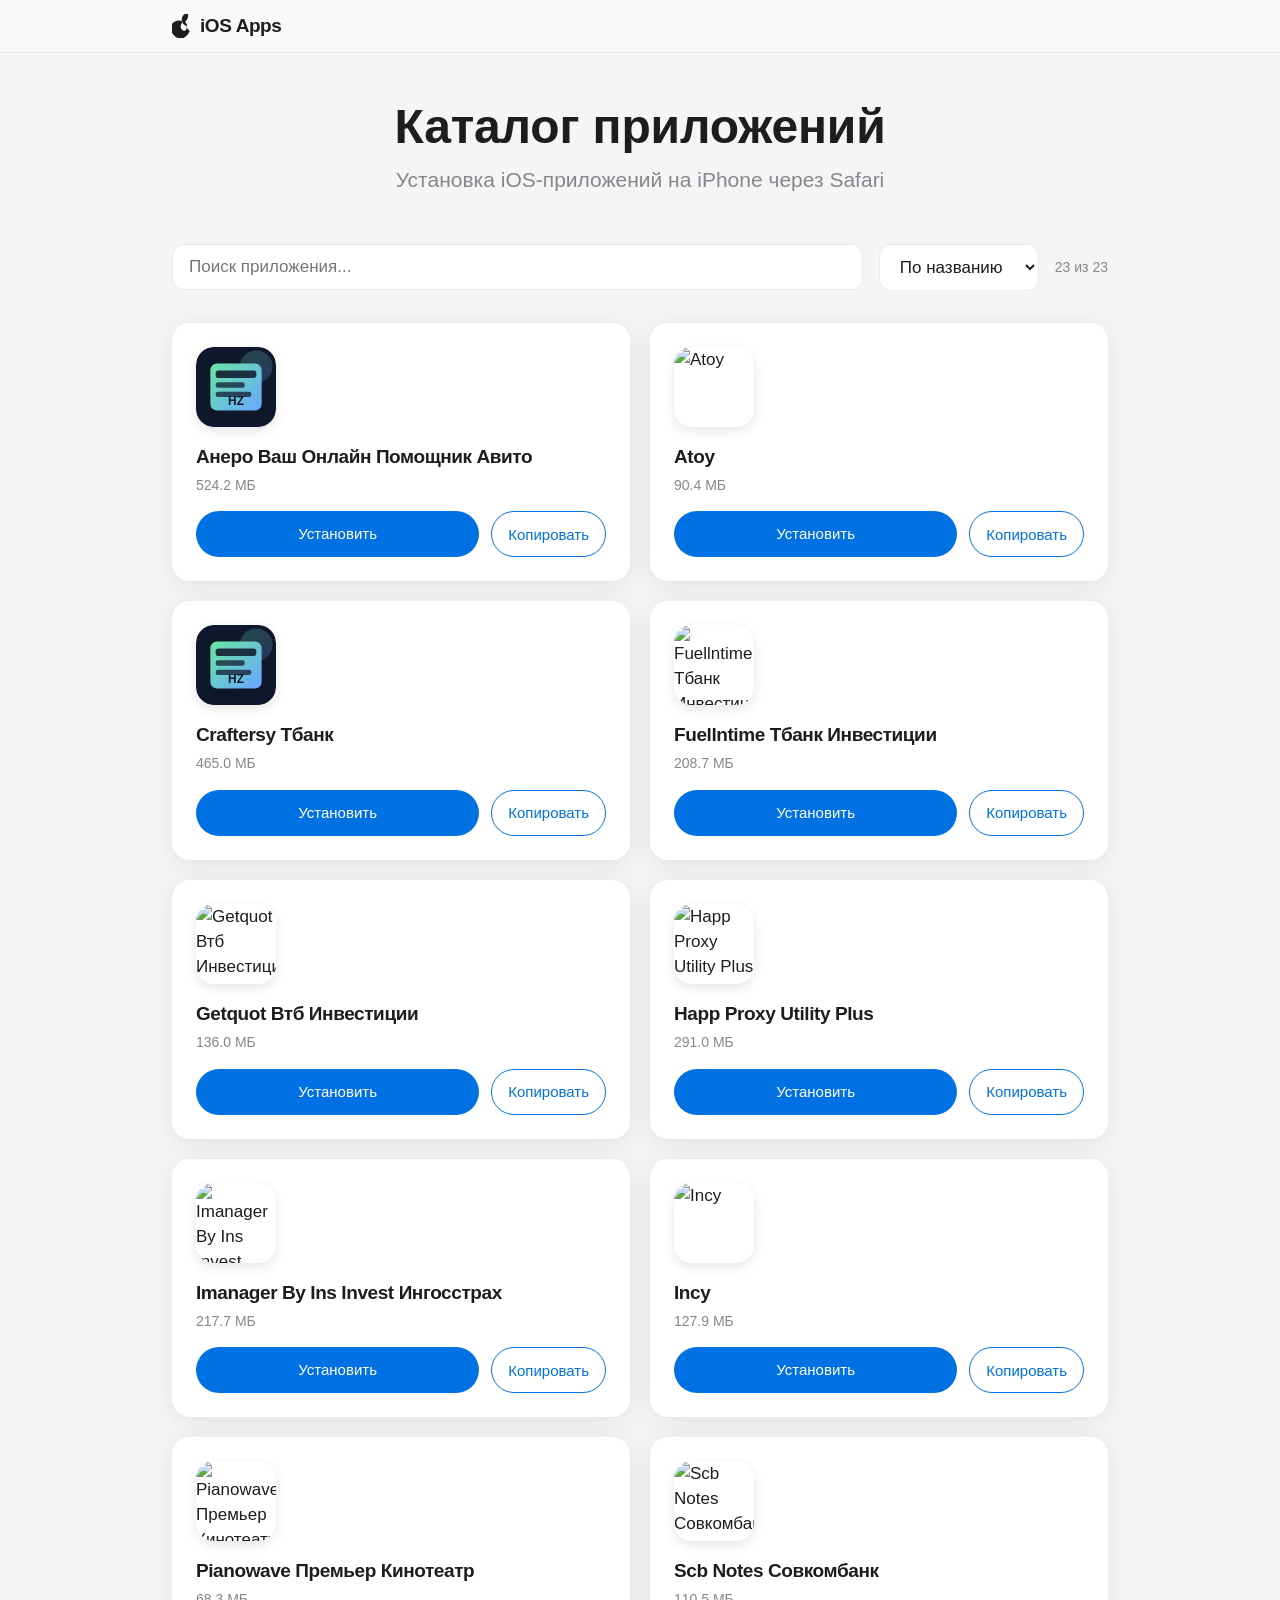
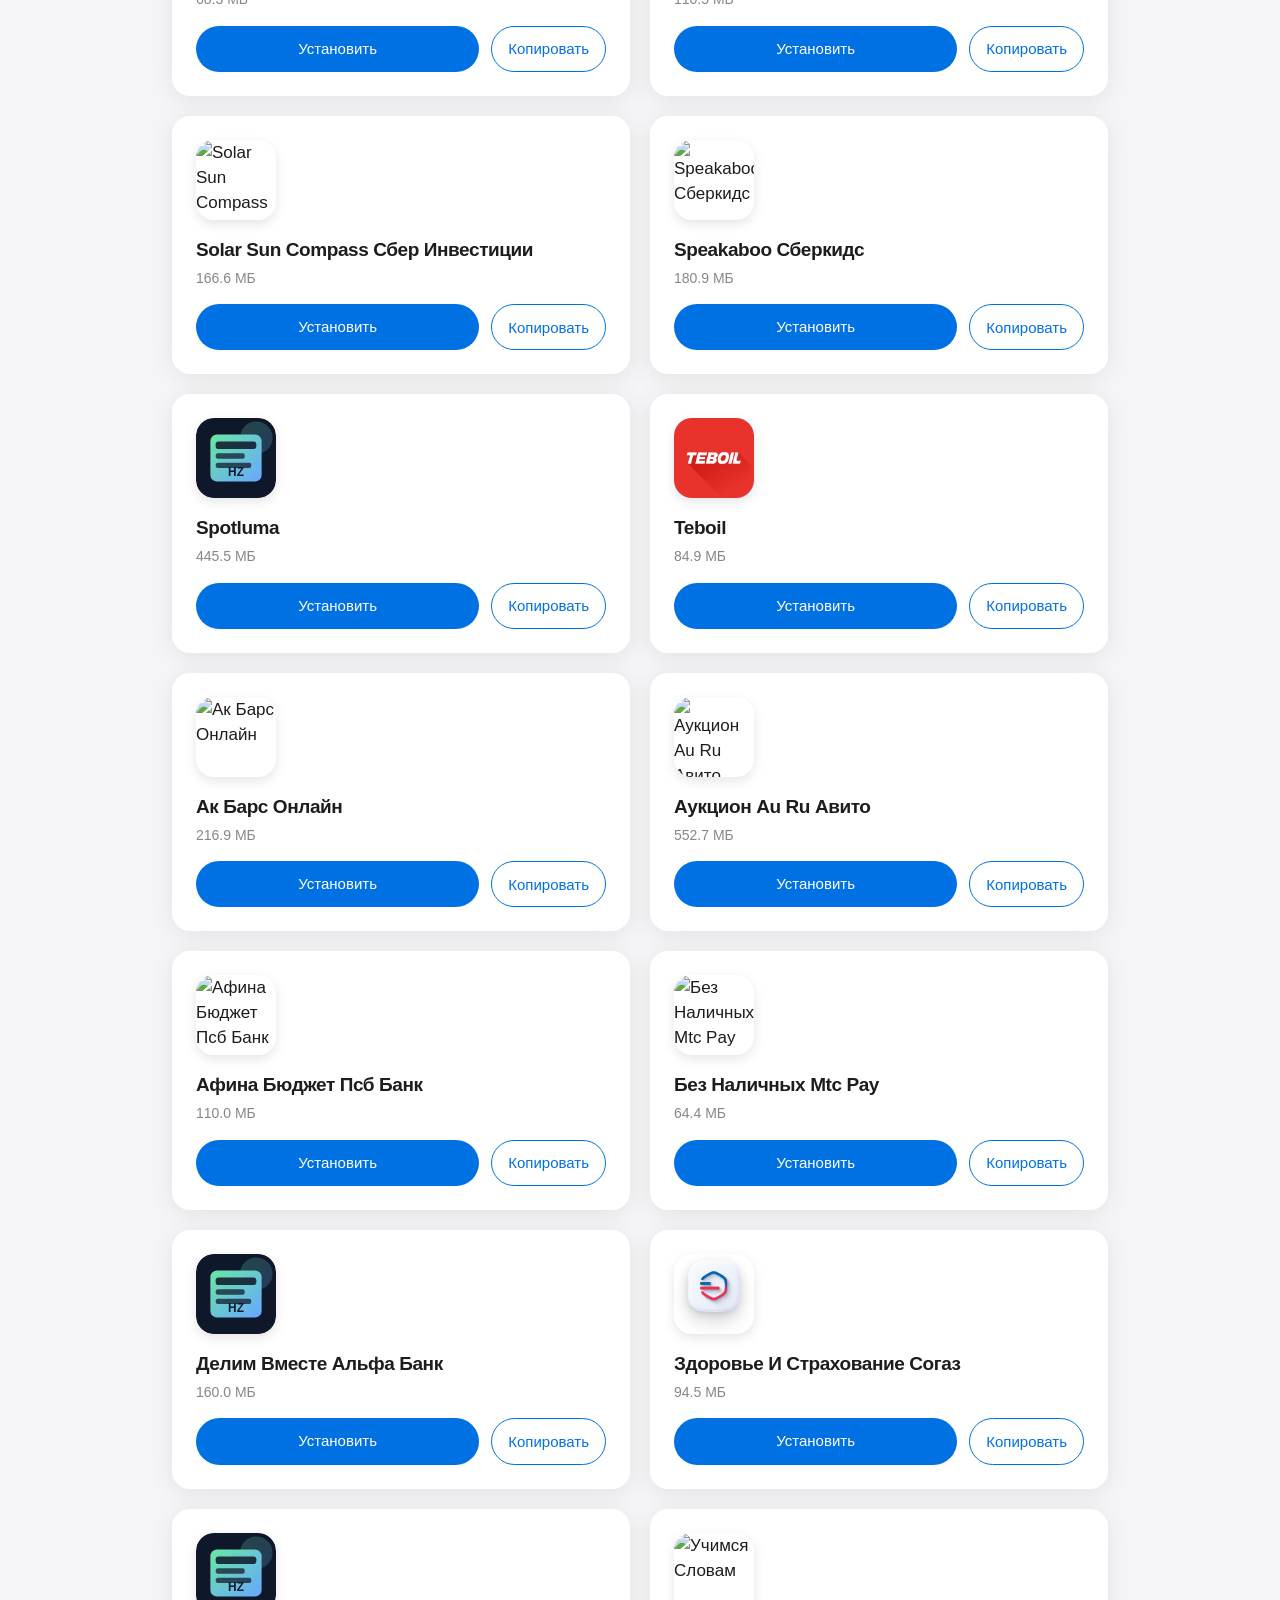
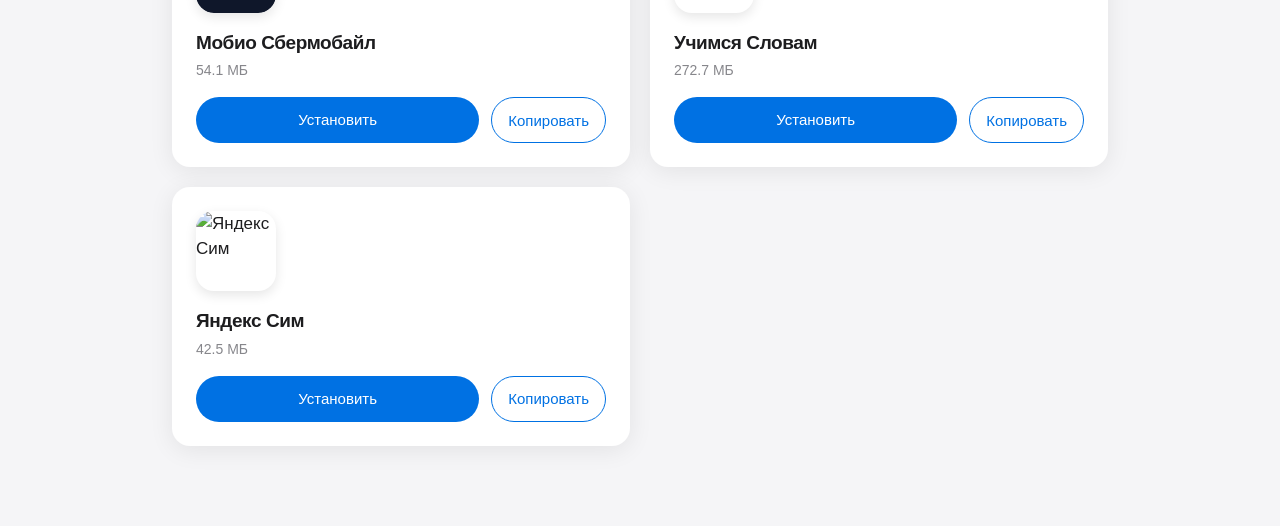
==== commit caac2aeb: "Apple-style redesign: logo, clean cards, full install link copy" ====
--- a/index.html
+++ b/index.html
@@ -3,39 +3,45 @@
 <head>
   <meta charset="utf-8">
   <meta name="viewport" content="width=device-width, initial-scale=1">
-  <title>iPhone Apps — Каталог iOS приложений</title>
-  <meta name="description" content="Каталог iOS-приложений для установки через itms-services manifest.plist">
+  <title>iOS Apps</title>
   <link rel="stylesheet" href="styles.css">
 </head>
 <body>
-  <header class="hero">
-    <div class="hero__badge">iOS OTA Install · <span id="total-count">0</span> приложений</div>
-    <h1>Каталог iPhone-приложений</h1>
-    <p>Открой эту страницу в Safari на iPhone и нажми «Установить на iPhone» у нужного приложения.</p>
+  <header class="site-header">
+    <div class="header-inner">
+      <a href="/" class="logo-link">
+        <svg class="apple-logo" viewBox="0 0 170 170" xmlns="http://www.w3.org/2000/svg">
+          <path d="M150.37 130.25c-2.45 5.66-5.35 10.87-8.71 15.66-4.9 7.03-10.26 13.65-16.08 19.86-6.85 7.17-13.94 12.97-21.27 17.4-9.15 5.45-18.87 8.17-29.15 8.17-7.22 0-14.92-1.36-23.11-4.08-8.19-2.72-15.77-6.63-22.74-11.74-7.53-5.45-14.35-12.1-20.47-19.95-6.12-7.85-11.14-16.26-15.06-25.24-4.08-9.52-6.12-18.7-6.12-27.53 0-10.06 2.17-19.25 6.52-27.58 4.35-8.33 10.2-15.23 17.54-20.71 6.52-5.1 13.6-9.18 21.27-12.24s15.98-4.62 24.82-4.62c5.1 0 11.22 1.36 18.36 4.08 7.14 2.72 13.09 6.63 17.85 11.74-5.95 3.57-10.88 8.5-14.79 14.79-3.91 6.29-5.87 12.92-5.87 19.89 0 8.33 2.21 15.64 6.63 21.93 4.42 6.29 10.2 11.05 17.34 14.28 1.87 0.85 3.74 1.27 5.61 1.27 4.59 0 8.84-1.7 12.76-5.1 3.91-3.4 6.97-8.08 9.17-14.04 2.21-5.95 3.31-12.32 3.31-19.11 0-7.82-1.61-15.13-4.83-21.93-3.22-6.8-7.57-12.49-13.06-17.08 10.03-7.82 17.17-17.17 21.42-28.05 4.25-10.88 6.37-22.61 6.37-35.19 0-4.08-0.34-7.82-1.02-11.22h-0.17c-6.29 0-12.76 1.36-19.38 4.08-6.63 2.72-12.49 6.63-17.58 11.74-5.1 5.1-9.27 11.39-12.53 18.87-3.26 7.48-4.9 15.13-4.9 22.95 0 8.5 1.87 16.49 5.61 23.97 3.74 7.48 8.84 13.77 15.3 18.87 6.46 5.1 13.43 8.5 20.91 10.2 0.85 0.17 1.53 0.34 2.04 0.51-0.85 2.55-2.12 5.27-3.82 8.17z" fill="currentColor"/>
+          <path d="M115.21 37.3c3.22-4.08 4.83-9.01 4.83-14.79 0-2.04-0.26-4.08-0.77-6.12-5.1 0.85-9.86 3.26-14.28 7.22-3.91 3.57-6.8 8.08-8.67 13.52-1.87 5.44-2.81 10.71-2.81 15.81 0 2.21 0.17 4.42 0.51 6.63 5.1-0.85 9.86-3.26 14.28-7.22 3.91-3.57 6.8-8.08 8.67-13.52 1.87-5.44 2.81-10.71 2.81-15.81 0-2.21-0.17-4.42-0.51-6.63z" fill="currentColor"/>
+        </svg>
+        <span class="site-title">iOS Apps</span>
+      </a>
+    </div>
   </header>
-  <main>
-    <section class="notice">
-      <strong>Важно:</strong> установка через <code>itms-services</code> требует Safari и доверия сертификату.
+  
+  <main class="main-content">
+    <section class="hero-section">
+      <h1>Каталог приложений</h1>
+      <p>Установка iOS-приложений на iPhone через Safari</p>
     </section>
     
-    <section class="toolbar" aria-label="Фильтры и поиск">
-      <div class="toolbar__search">
-        <label for="search">🔍 Поиск</label>
-        <input id="search" type="search" placeholder="Название, bundle id…" autocomplete="off">
+    <!-- Панель фильтров -->
+    <section class="toolbar">
+      <div class="search-box">
+        <input type="search" id="search" placeholder="Поиск приложения..." autocomplete="off">
       </div>
-      <div class="toolbar__filters">
-        <label for="sort">↕ Сортировка:</label>
+      <div class="sort-box">
         <select id="sort">
-          <option value="name-asc">По названию (А-Я)</option>
-          <option value="name-desc">По названию (Я-А)</option>
-          <option value="size-asc">По размеру (↑)</option>
-          <option value="size-desc">По размеру (↓)</option>
+          <option value="name-asc">По названию</option>
+          <option value="size-desc">По размеру ↓</option>
+          <option value="size-asc">По размеру ↑</option>
         </select>
       </div>
-      <div class="counter"><span id="shown-count">0</span> из <span id="total-count-display">0</span></div>
+      <span class="counter"><span id="shown-count">0</span> из <span id="total-count">0</span></span>
     </section>
     
-    <section class="apps" aria-label="Список приложений" id="apps-container"></section>
+    <!-- Список приложений -->
+    <div class="apps-grid" id="apps-container"></div>
   </main>
   
   <script src="app-data.js"></script>
--- a/styles.css
+++ b/styles.css
@@ -1,148 +1,161 @@
 :root {
-  color-scheme: dark;
-  --bg: #080b12;
-  --panel: #111827;
-  --panel-2: #0f172a;
-  --text: #eef2ff;
-  --muted: #a7b0c5;
-  --line: rgba(255, 255, 255, 0.12);
-  --accent: #69e6a3;
-  --accent-2: #68a7ff;
-  --danger: #ffcd70;
-}
-
-* { box-sizing: border-box; }
+  --apple-bg: #f5f5f7;
+  --apple-card: #ffffff;
+  --apple-text: #1d1d1f;
+  --apple-muted: #86868b;
+  --apple-blue: #0071e3;
+  --apple-blue-hover: #0077ed;
+  --apple-border: rgba(0, 0, 0, 0.08);
+  --apple-radius: 18px;
+  --apple-shadow: 0 4px 24px rgba(0, 0, 0, 0.08);
+}
+
+* { box-sizing: border-box; margin: 0; padding: 0; }
 
 body {
-  margin: 0;
-  min-height: 100vh;
-  font-family: Inter, ui-sans-serif, system-ui, -apple-system, BlinkMacSystemFont, "Segoe UI", sans-serif;
-  background:
-    radial-gradient(circle at top left, rgba(104, 167, 255, 0.22), transparent 34rem),
-    radial-gradient(circle at top right, rgba(105, 230, 163, 0.16), transparent 30rem),
-    var(--bg);
-  color: var(--text);
-}
-
-.hero, main, footer {
-  width: min(980px, calc(100% - 32px));
+  font-family: -apple-system, BlinkMacSystemFont, "SF Pro Text", "Helvetica Neue", sans-serif;
+  background: var(--apple-bg);
+  color: var(--apple-text);
+  line-height: 1.47059;
+  font-size: 17px;
+  -webkit-font-smoothing: antialiased;
+}
+
+.site-header {
+  background: rgba(251, 251, 253, 0.8);
+  backdrop-filter: saturate(180%) blur(20px);
+  -webkit-backdrop-filter: saturate(180%) blur(20px);
+  border-bottom: 1px solid var(--apple-border);
+  position: sticky;
+  top: 0;
+  z-index: 100;
+}
+
+.header-inner {
+  max-width: 980px;
   margin: 0 auto;
-}
-
-.hero {
-  padding: 56px 0 28px;
-}
-
-.hero__badge {
-  display: inline-flex;
-  padding: 7px 12px;
-  border: 1px solid rgba(105, 230, 163, 0.4);
-  border-radius: 999px;
-  color: var(--accent);
-  background: rgba(105, 230, 163, 0.08);
+  padding: 0 22px;
+  height: 52px;
+  display: flex;
+  align-items: center;
+}
+
+.logo-link {
+  display: flex;
+  align-items: center;
+  gap: 8px;
+  text-decoration: none;
+  color: var(--apple-text);
+}
+
+.apple-logo {
+  width: 20px;
+  height: 24px;
+  fill: currentColor;
+}
+
+.site-title {
+  font-size: 19px;
+  font-weight: 600;
+  letter-spacing: -0.022em;
+}
+
+.main-content {
+  max-width: 980px;
+  margin: 0 auto;
+  padding: 48px 22px 80px;
+}
+
+.hero-section {
+  text-align: center;
+  margin-bottom: 48px;
+}
+
+.hero-section h1 {
+  font-size: 48px;
+  font-weight: 700;
+  letter-spacing: -0.003em;
+  line-height: 1.08349;
+  margin-bottom: 12px;
+  color: var(--apple-text);
+}
+
+.hero-section p {
+  font-size: 21px;
+  color: var(--apple-muted);
+  font-weight: 400;
+}
+
+.toolbar {
+  display: flex;
+  align-items: center;
+  gap: 16px;
+  margin-bottom: 32px;
+  flex-wrap: wrap;
+}
+
+.search-box { flex: 1; min-width: 280px; }
+
+.search-box input {
+  width: 100%;
+  padding: 12px 16px;
+  border: 1px solid var(--apple-border);
+  border-radius: 12px;
+  background: var(--apple-card);
+  font-size: 17px;
+  color: var(--apple-text);
+  outline: none;
+  transition: border-color 0.2s;
+}
+
+.search-box input:focus { border-color: var(--apple-blue); }
+
+.sort-box select {
+  padding: 12px 16px;
+  border: 1px solid var(--apple-border);
+  border-radius: 12px;
+  background: var(--apple-card);
+  font-size: 17px;
+  color: var(--apple-text);
+  cursor: pointer;
+  outline: none;
+}
+
+.counter {
+  color: var(--apple-muted);
   font-size: 14px;
-  font-weight: 700;
-}
-
-h1 {
-  margin: 18px 0 12px;
-  font-size: clamp(34px, 7vw, 68px);
-  line-height: 0.95;
-  letter-spacing: -0.055em;
-}
-
-h2 {
-  margin: 0;
-  font-size: 24px;
-}
-
-p {
-  color: var(--muted);
-  line-height: 1.65;
-}
-
-code {
-  color: #dbeafe;
-  background: rgba(255,255,255,0.08);
-  border: 1px solid rgba(255,255,255,0.08);
-  border-radius: 7px;
-  padding: 2px 6px;
-}
-
-.notice, .howto, .app-card {
-  border: 1px solid var(--line);
-  border-radius: 26px;
-  background: linear-gradient(180deg, rgba(255,255,255,0.075), rgba(255,255,255,0.035));
-  box-shadow: 0 20px 70px rgba(0,0,0,0.24);
-}
-
-.notice {
-  padding: 18px 20px;
-  color: #fff4d8;
-  background: rgba(255, 205, 112, 0.09);
-  border-color: rgba(255, 205, 112, 0.22);
-}
-
-.toolbar {
+  font-weight: 500;
+  white-space: nowrap;
+}
+
+.apps-grid {
   display: grid;
-  gap: 10px;
-  margin: 22px 0;
-  padding: 18px 20px;
-  border: 1px solid var(--line);
-  border-radius: 22px;
-  background: rgba(255,255,255,0.055);
-}
-
-.toolbar label {
-  color: var(--muted);
-  font-size: 13px;
-  font-weight: 800;
-  text-transform: uppercase;
-  letter-spacing: 0.08em;
-}
-
-.toolbar input {
-  width: 100%;
-  min-height: 50px;
-  border: 1px solid rgba(255,255,255,0.14);
-  border-radius: 16px;
-  padding: 0 16px;
-  color: var(--text);
-  background: rgba(15, 23, 42, 0.88);
-  font: inherit;
-  outline: none;
-}
-
-.toolbar input:focus {
-  border-color: rgba(105, 230, 163, 0.72);
-  box-shadow: 0 0 0 4px rgba(105, 230, 163, 0.12);
-}
-
-.counter {
-  color: var(--muted);
-  font-size: 14px;
-}
-
-.apps {
-  display: grid;
-  grid-template-columns: 1fr;
-  gap: 18px;
-  margin: 22px 0;
+  grid-template-columns: repeat(auto-fill, minmax(320px, 1fr));
+  gap: 20px;
 }
 
 .app-card {
-  display: grid;
-  grid-template-columns: 96px 1fr;
-  gap: 22px;
-  padding: 22px;
+  background: var(--apple-card);
+  border-radius: var(--apple-radius);
+  padding: 24px;
+  box-shadow: var(--apple-shadow);
+  transition: transform 0.3s cubic-bezier(0.4, 0, 0.2, 1), box-shadow 0.3s;
+  display: flex;
+  flex-direction: column;
+  gap: 16px;
+}
+
+.app-card:hover {
+  transform: translateY(-2px);
+  box-shadow: 0 8px 32px rgba(0, 0, 0, 0.12);
 }
 
 .app-card__icon {
-  width: 96px;
-  height: 96px;
-  border-radius: 24px;
-  box-shadow: 0 14px 40px rgba(0,0,0,0.32);
+  width: 80px;
+  height: 80px;
+  border-radius: 18px;
   overflow: hidden;
+  box-shadow: 0 4px 12px rgba(0, 0, 0, 0.1);
 }
 
 .app-card__icon img {
@@ -152,160 +165,74 @@
   display: block;
 }
 
-.app-card__icon--emoji {
-  display: grid;
-  place-items: center;
-  font-size: 46px;
-  background: linear-gradient(135deg, rgba(105,230,163,0.95), rgba(104,167,255,0.95));
-}
-
-.app-card__topline {
-  display: flex;
-  align-items: center;
-  justify-content: space-between;
+.app-card__info { flex: 1; }
+
+.app-card__name {
+  font-size: 19px;
+  font-weight: 600;
+  color: var(--apple-text);
+  margin-bottom: 4px;
+  letter-spacing: -0.022em;
+}
+
+.app-card__size {
+  font-size: 14px;
+  color: var(--apple-muted);
+  font-weight: 400;
+}
+
+.app-card__actions {
+  display: flex;
   gap: 12px;
-}
-
-.version {
-  flex: 0 0 auto;
-  color: var(--accent);
-  font-weight: 800;
-}
-
-.meta {
-  display: grid;
-  grid-template-columns: repeat(2, minmax(0, 1fr));
-  gap: 12px;
-  margin: 18px 0;
-}
-
-.meta div {
-  min-width: 0;
-  padding: 12px;
-  border-radius: 16px;
-  background: rgba(15, 23, 42, 0.8);
-  border: 1px solid rgba(255,255,255,0.08);
-}
-
-.meta dt {
-  color: var(--muted);
-  font-size: 12px;
-  text-transform: uppercase;
-  letter-spacing: 0.08em;
-}
-
-.meta dd {
-  margin: 6px 0 0;
-  overflow-wrap: anywhere;
-}
-
-.actions {
-  display: flex;
-  align-items: center;
-  gap: 12px;
-  flex-wrap: wrap;
+  margin-top: auto;
 }
 
 .install-button {
+  flex: 1;
   display: inline-flex;
   align-items: center;
   justify-content: center;
-  min-height: 48px;
-  padding: 0 18px;
-  border-radius: 15px;
-  color: #04110a;
-  background: linear-gradient(135deg, var(--accent), var(--accent-2));
-  font-weight: 900;
+  padding: 12px 20px;
+  background: var(--apple-blue);
+  color: white;
+  border: none;
+  border-radius: 980px;
+  font-size: 15px;
+  font-weight: 500;
   text-decoration: none;
-}
-
-.manifest-link {
-  color: #dbeafe;
-  text-decoration: none;
-  font-weight: 700;
-  opacity: 0.88;
-}
-
-.manifest-link:hover {
-  opacity: 1;
-  text-decoration: underline;
-}
-
-.howto {
-  padding: 22px;
-  margin-bottom: 40px;
-}
-
-.howto ol {
-  margin: 14px 0 0;
-  padding-left: 22px;
-  color: var(--muted);
-  line-height: 1.75;
-}
-
-footer {
-  padding: 0 0 42px;
-  color: var(--muted);
-}
-
-@media (max-width: 650px) {
-  .app-card {
-    grid-template-columns: 1fr;
-  }
-
-  .meta {
-    grid-template-columns: 1fr;
-  }
-}
-
-/* Новые стили для фильтров и карточек */
-.toolbar__search {
-  display: flex;
-  flex-direction: column;
-  gap: 6px;
-}
-
-.toolbar__filters {
-  display: flex;
-  flex-direction: column;
-  gap: 6px;
-}
-
-.toolbar__filters select {
-  padding: 8px 12px;
-  border-radius: 10px;
-  border: 1px solid var(--line);
-  background: var(--panel-2);
-  color: var(--text);
-  font-size: 14px;
   cursor: pointer;
-}
-
-.app-card__size {
-  color: var(--accent);
-  font-size: 13px;
-  margin: 4px 0;
-}
-
-.app-card__icon img {
-  width: 100%;
-  height: 100%;
-  object-fit: cover;
-  display: block;
-}
-
-/* Адаптивность для мобильных */
-@media (min-width: 640px) {
-  .toolbar {
-    display: grid;
-    grid-template-columns: 1fr auto auto;
-    align-items: end;
-    gap: 16px;
-  }
-  
-  .toolbar__search, .toolbar__filters {
-    flex-direction: row;
-    align-items: center;
-    gap: 8px;
-  }
-}
+  transition: background 0.2s;
+}
+
+.install-button:hover { background: var(--apple-blue-hover); }
+
+.copy-btn {
+  padding: 12px 16px;
+  background: transparent;
+  color: var(--apple-blue);
+  border: 1px solid var(--apple-blue);
+  border-radius: 980px;
+  font-size: 15px;
+  font-weight: 500;
+  cursor: pointer;
+  transition: all 0.2s;
+  white-space: nowrap;
+}
+
+.copy-btn:hover { background: var(--apple-blue); color: white; }
+.copy-btn.copied { background: #34c759; border-color: #34c759; color: white; }
+
+@media (max-width: 668px) {
+  .hero-section h1 { font-size: 34px; }
+  .hero-section p { font-size: 19px; }
+  .apps-grid { grid-template-columns: 1fr; }
+  .toolbar { flex-direction: column; align-items: stretch; }
+  .search-box { min-width: 100%; }
+}
+
+@keyframes fadeIn {
+  from { opacity: 0; transform: translateY(10px); }
+  to { opacity: 1; transform: translateY(0); }
+}
+
+.app-card { animation: fadeIn 0.4s ease-out; }
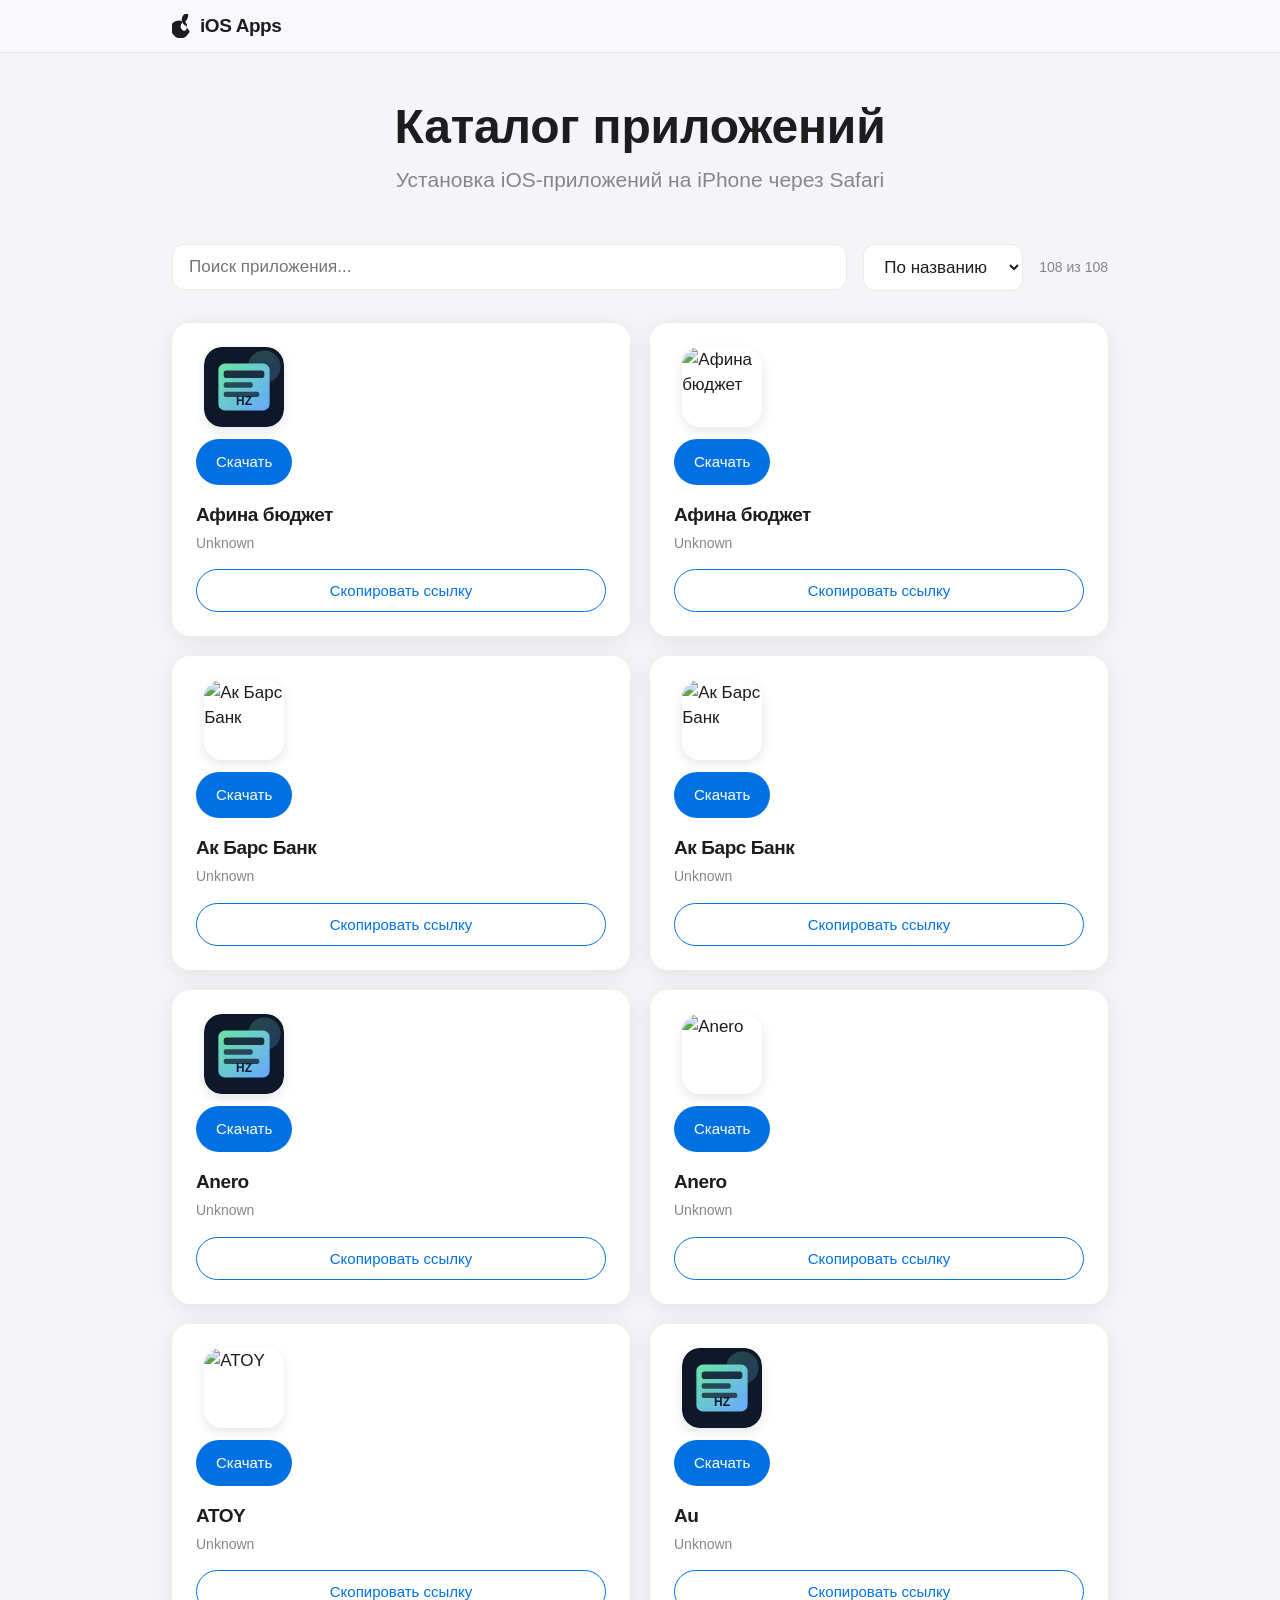
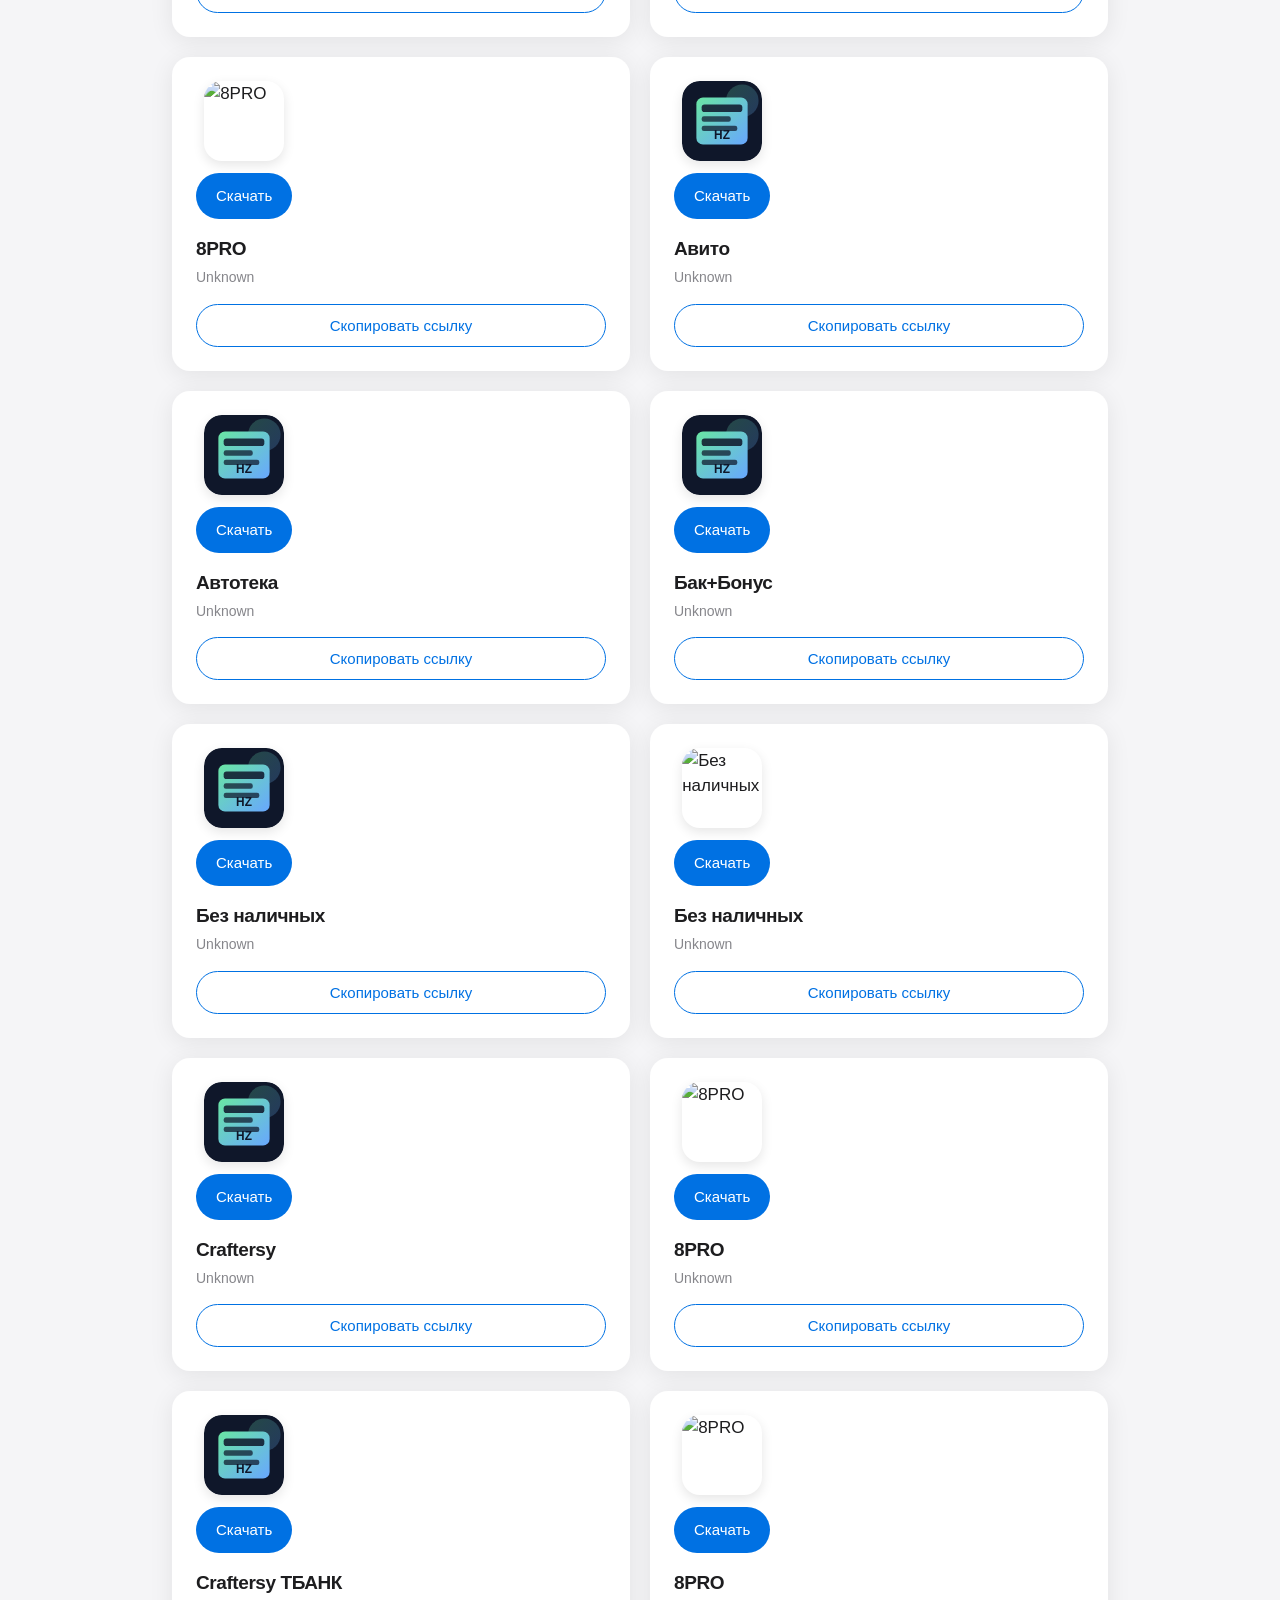
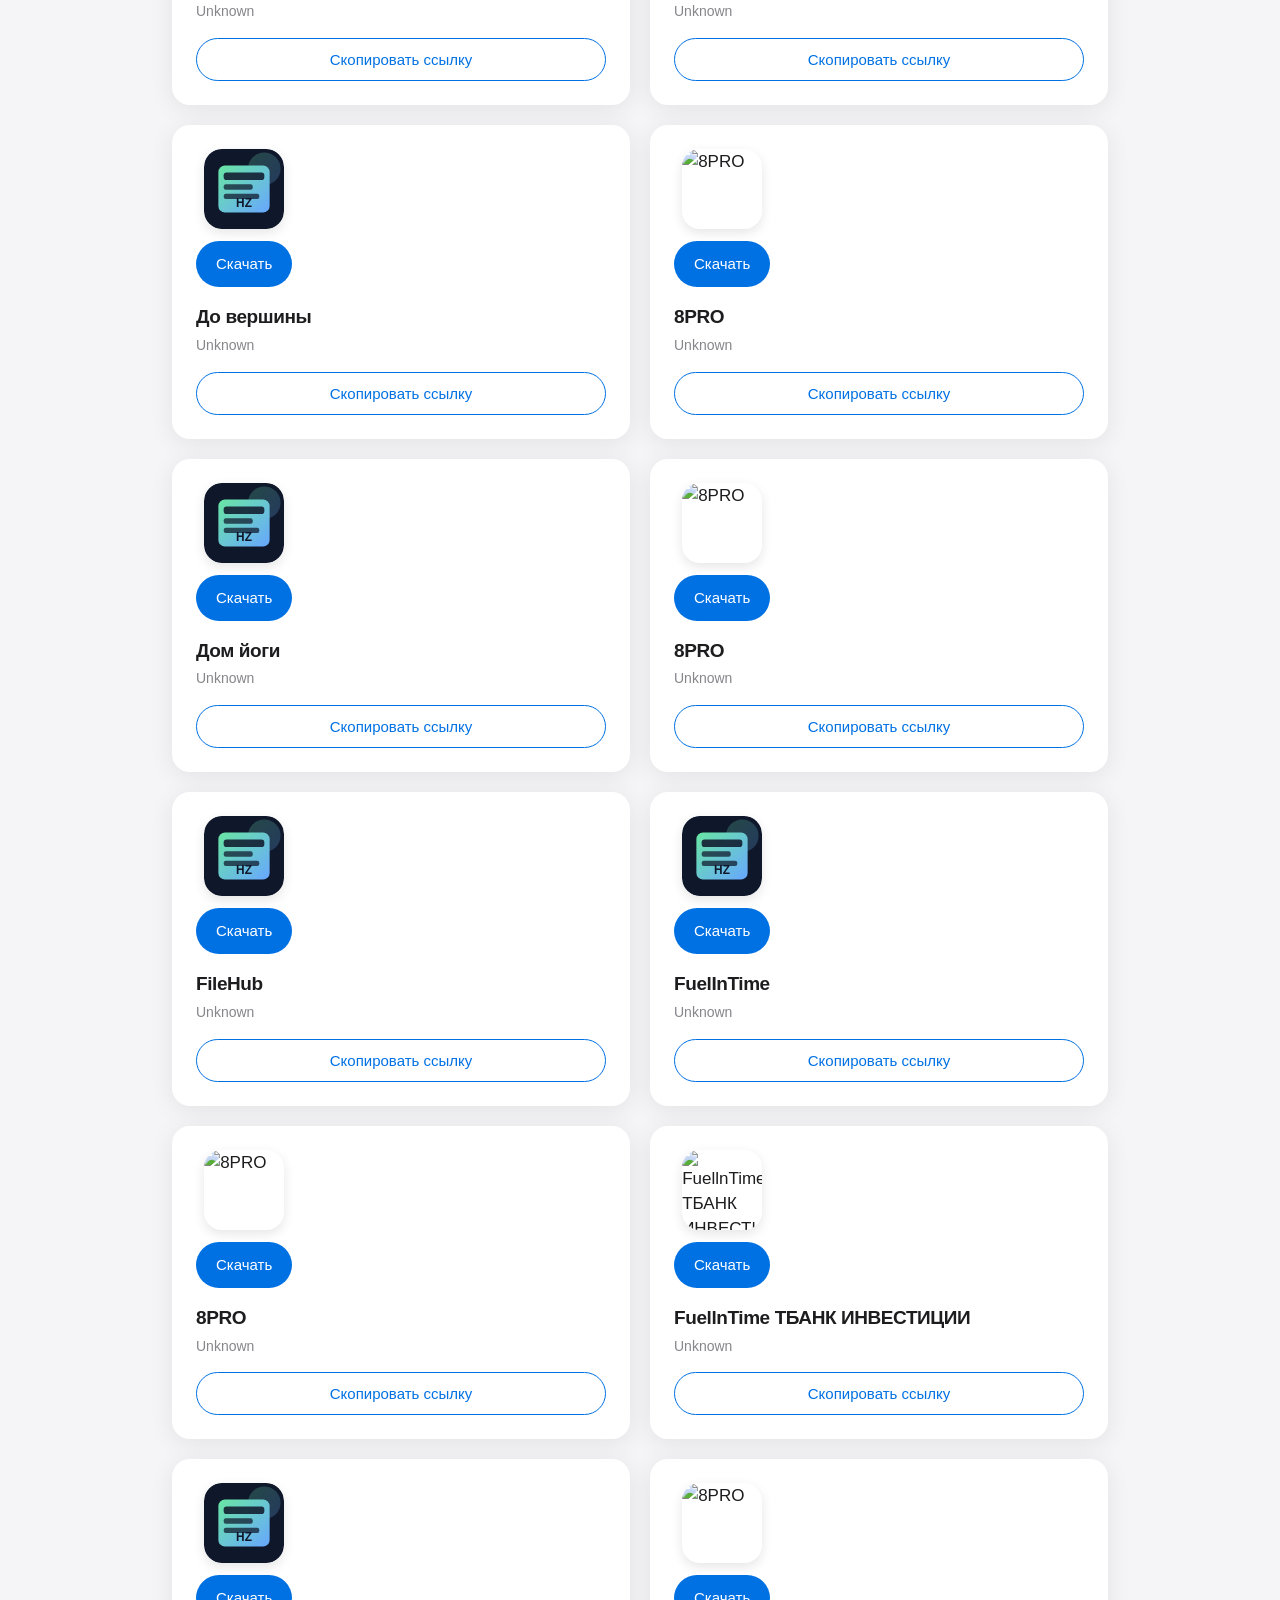
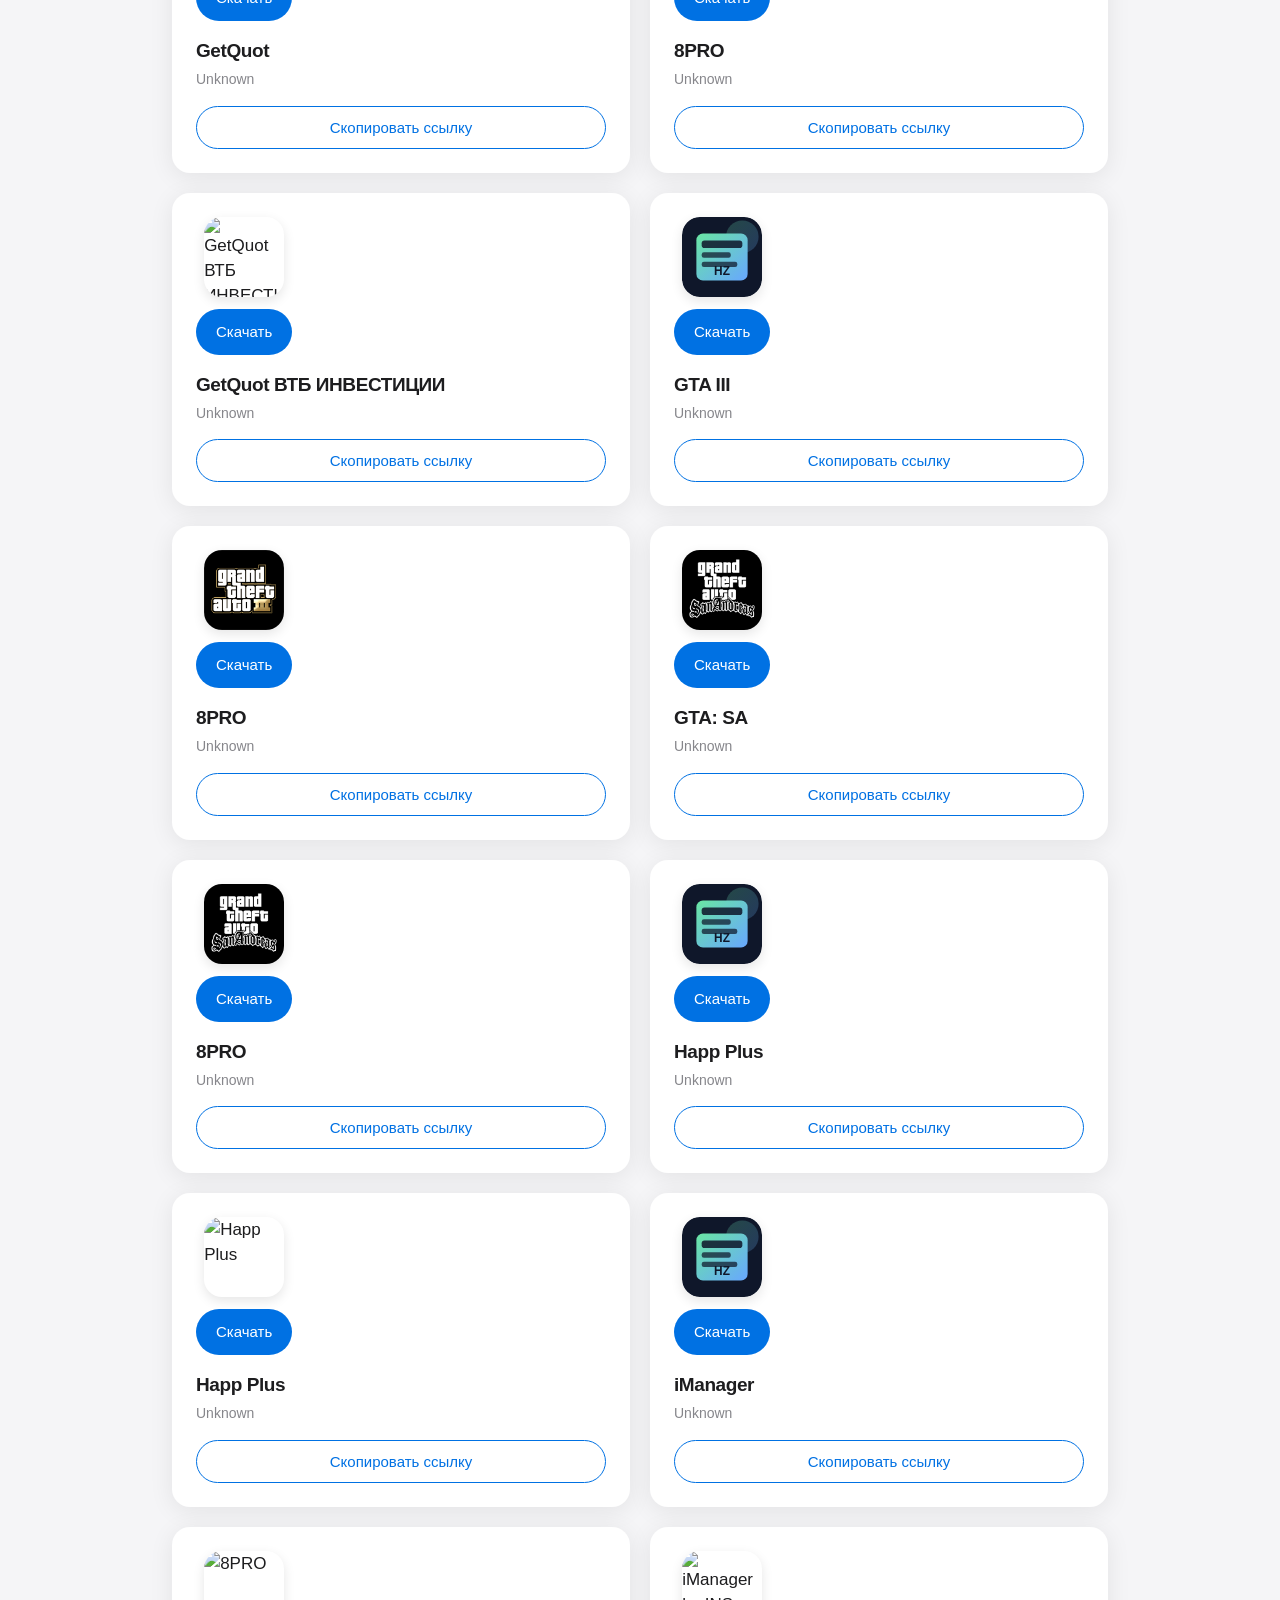
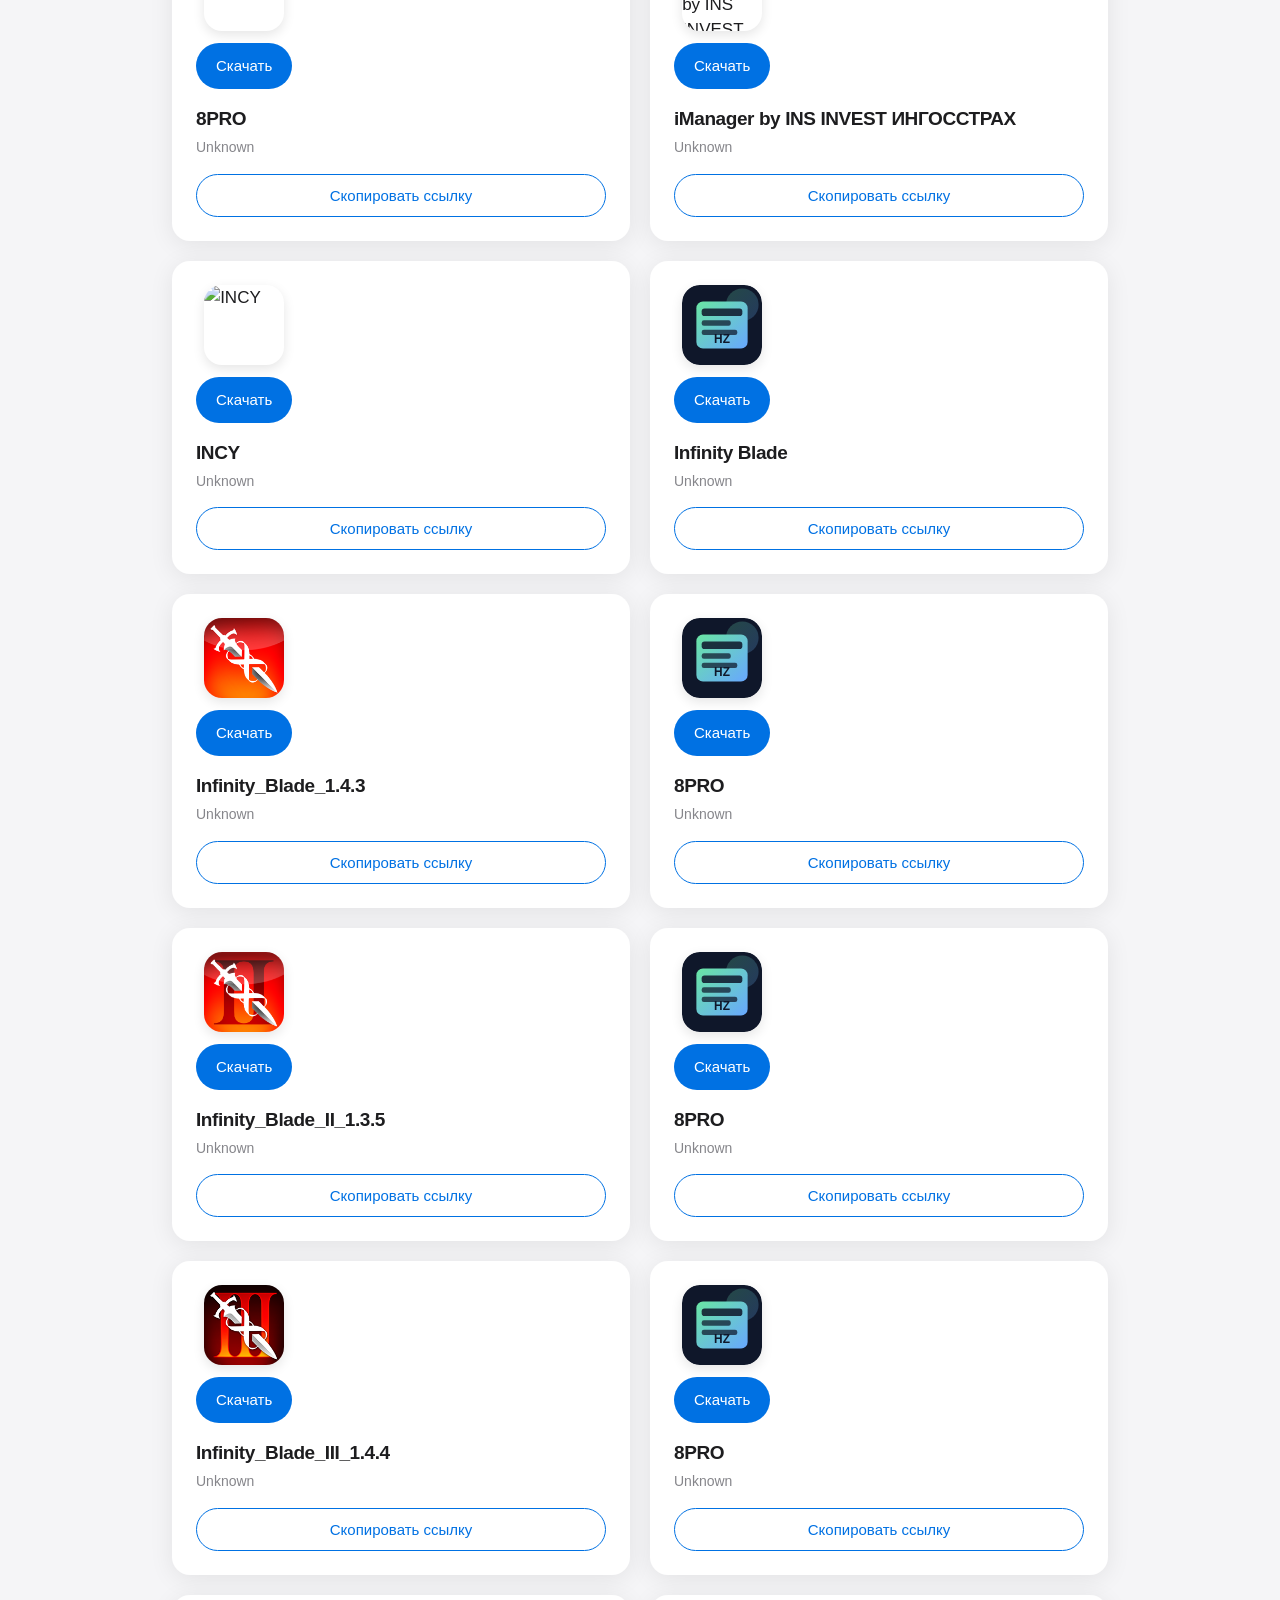
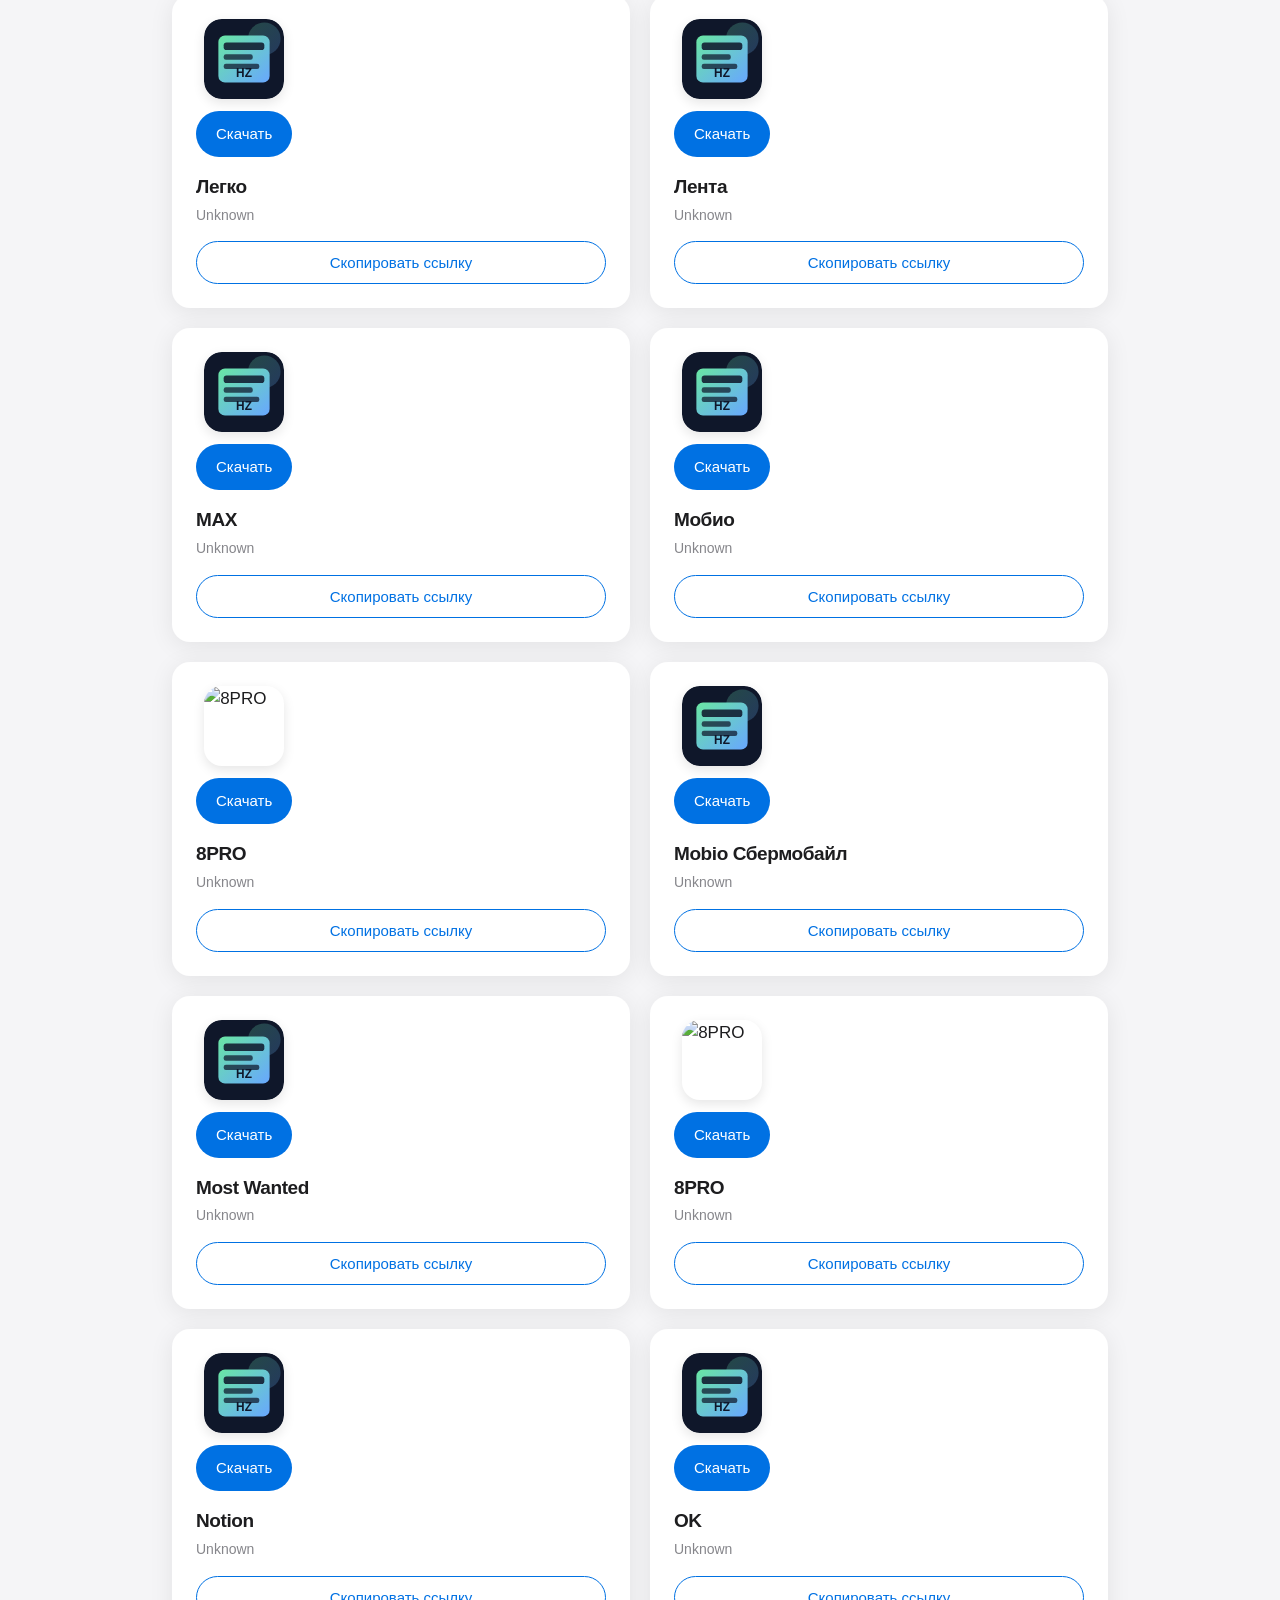
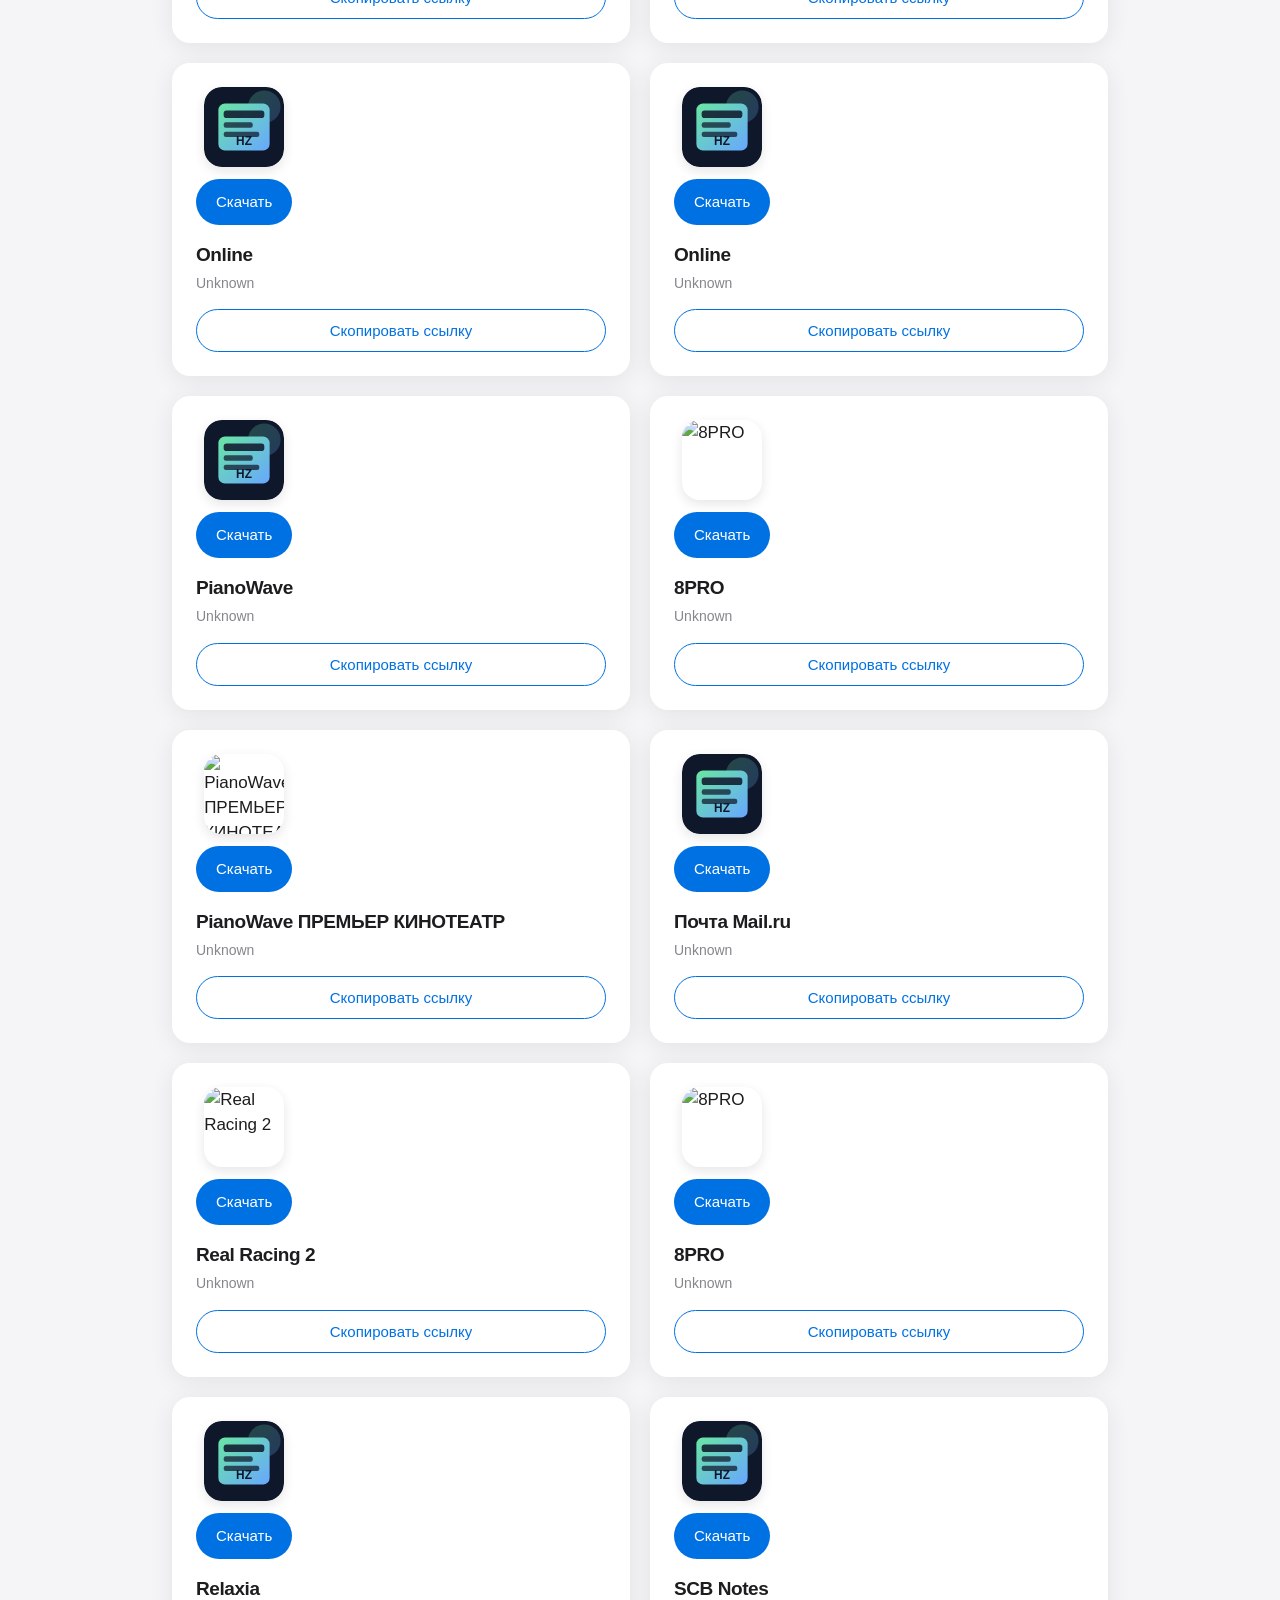
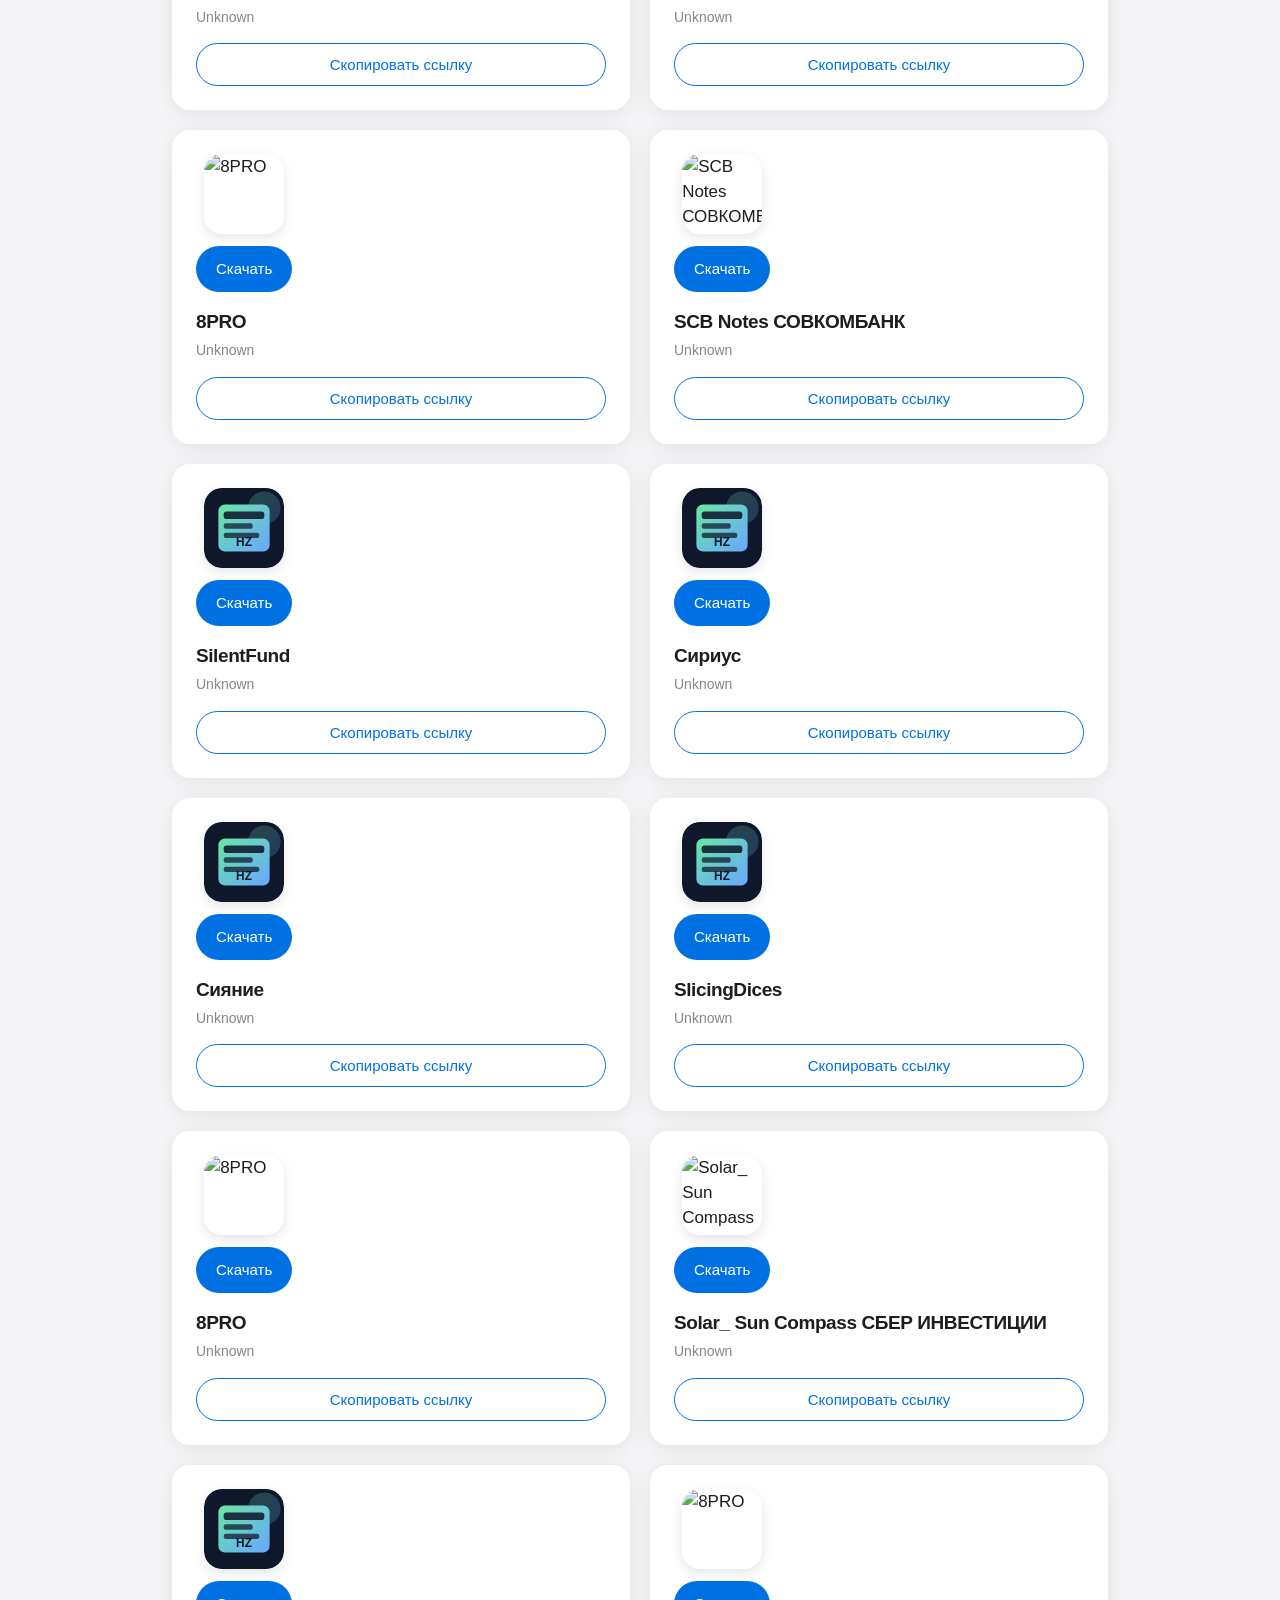
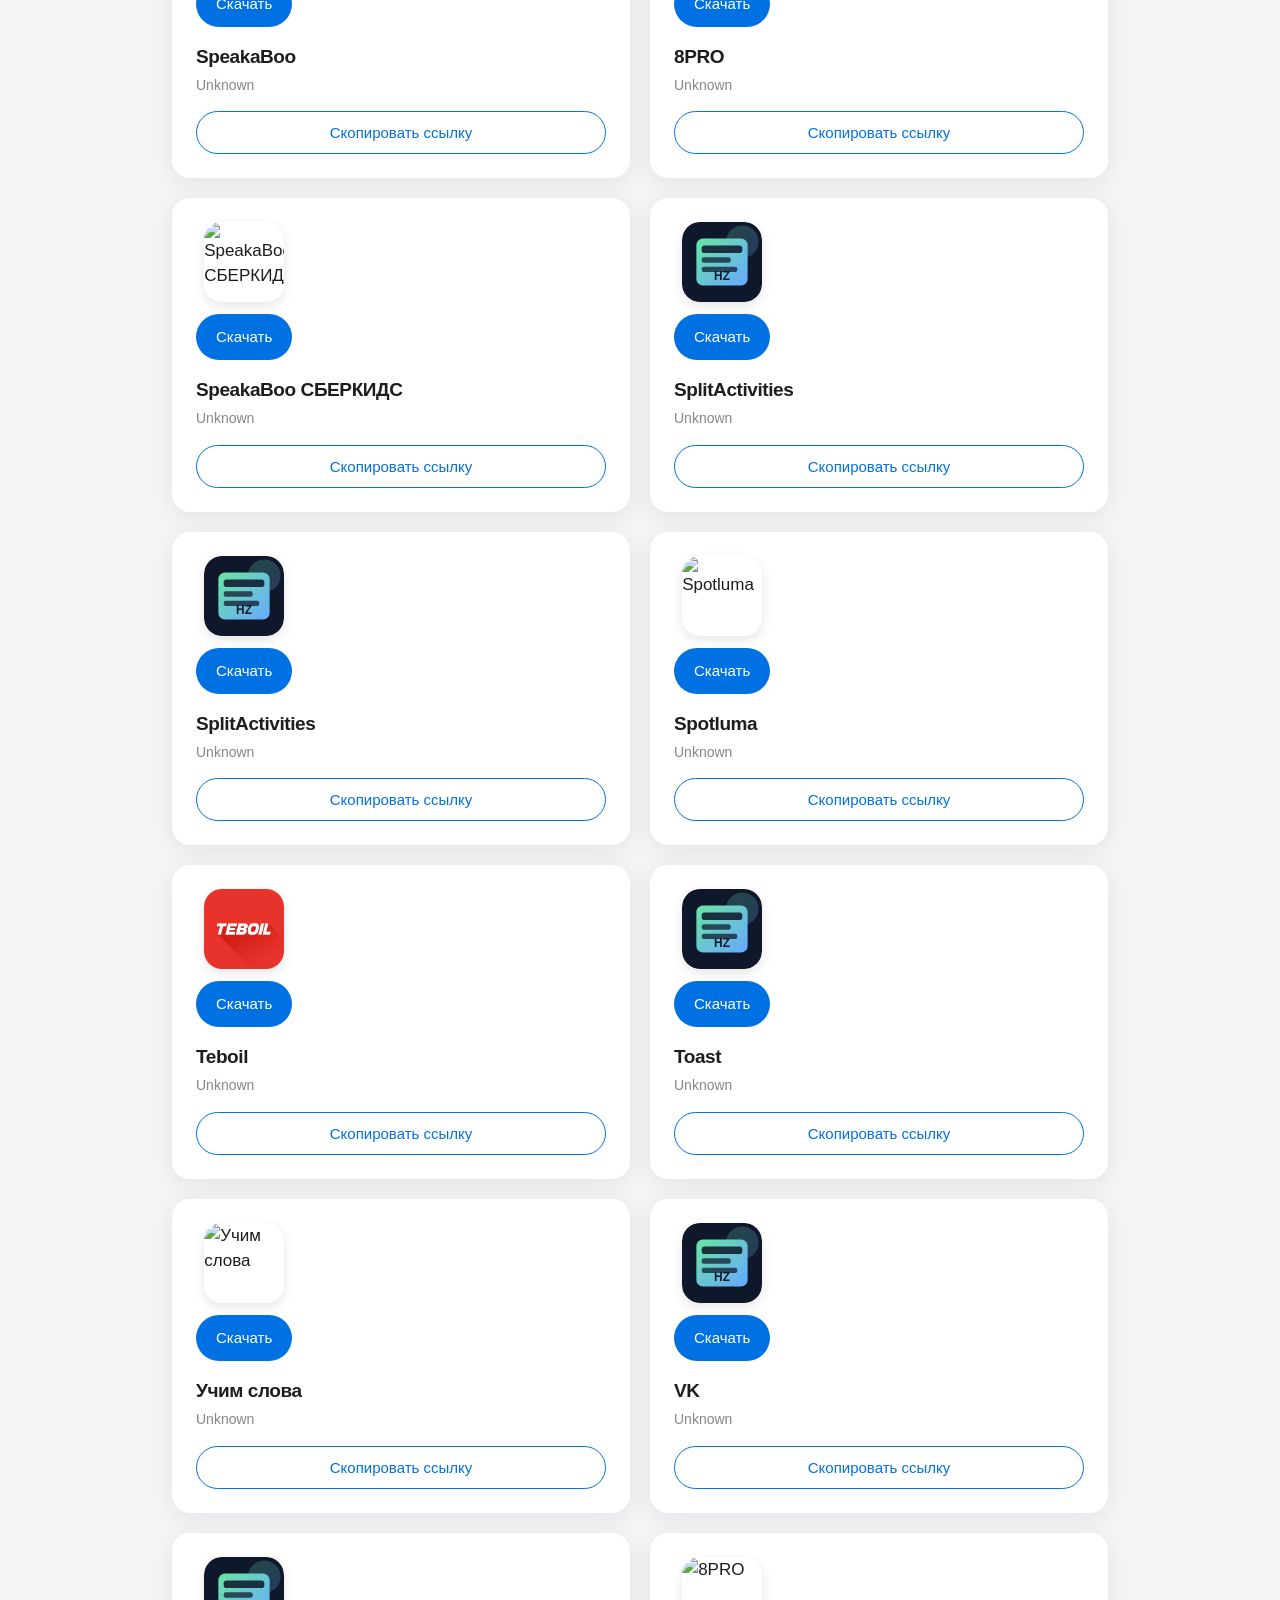
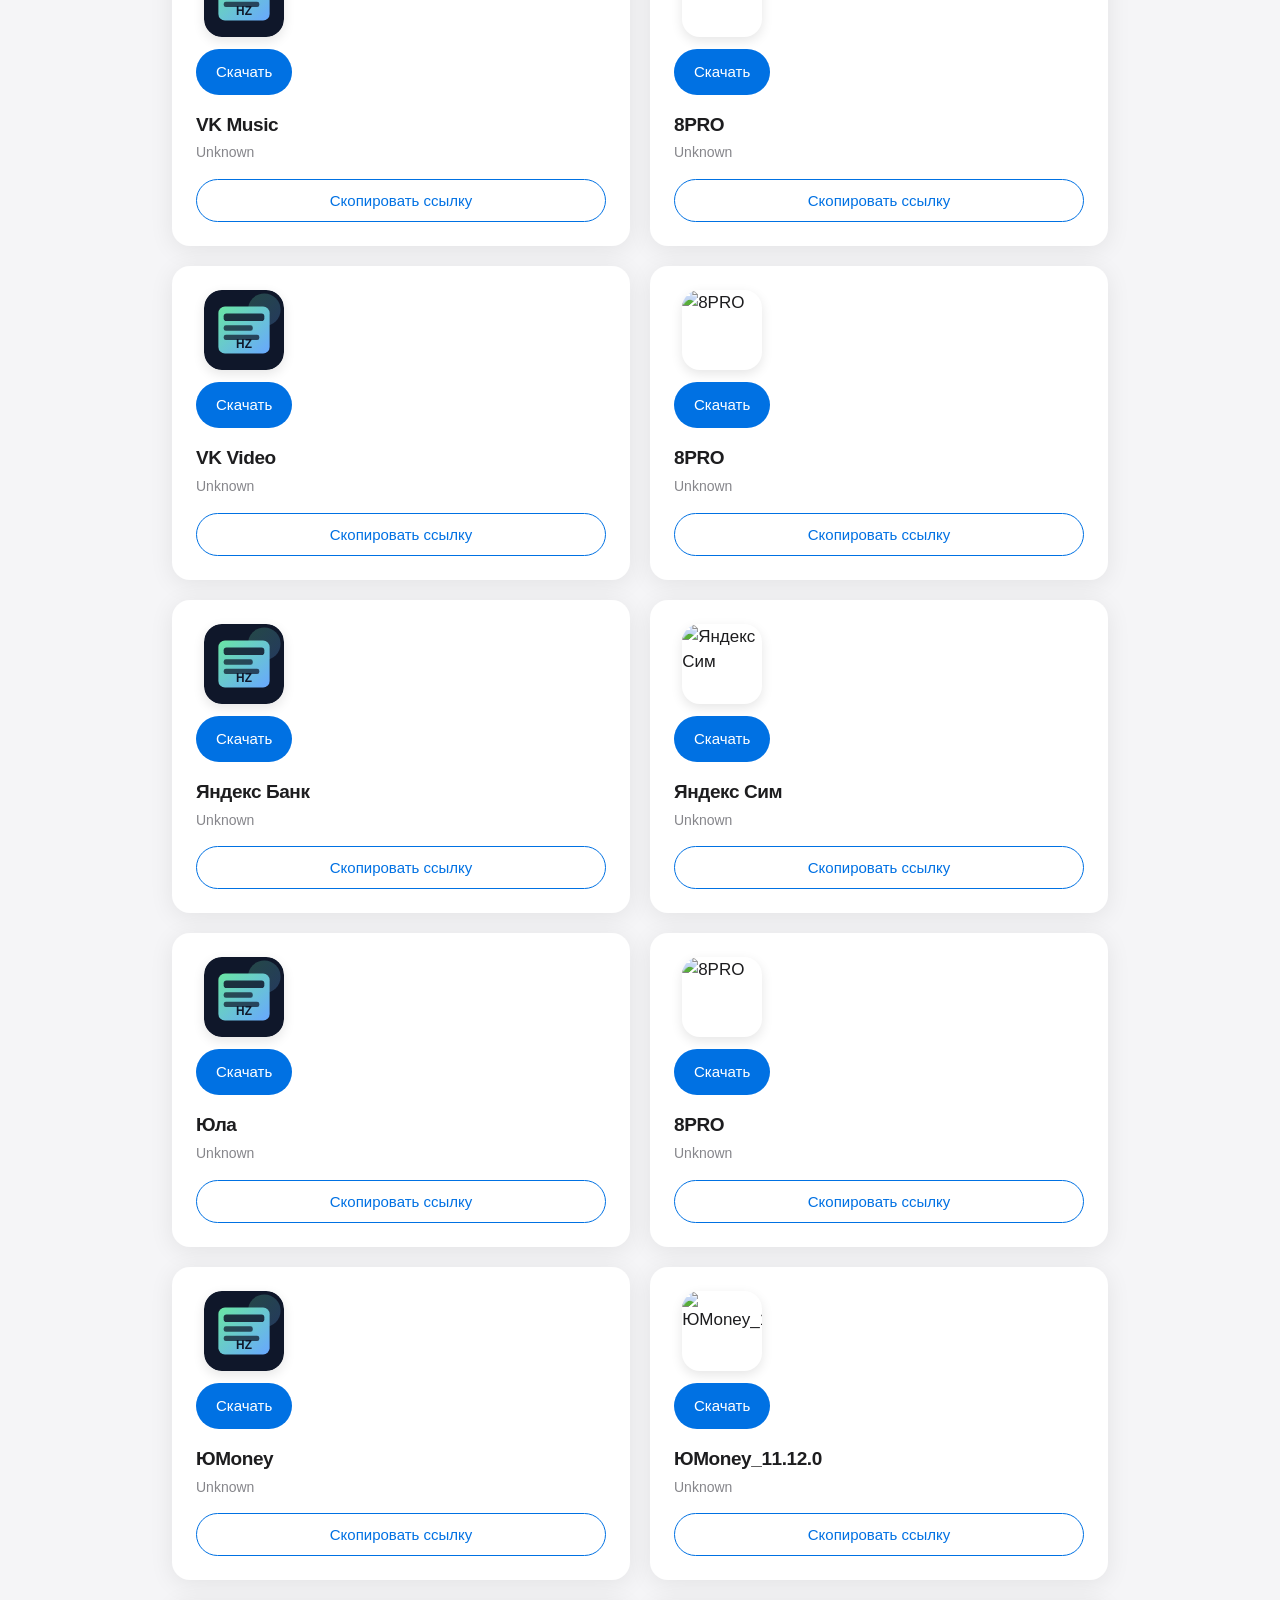
==== commit 0f546071: "Add cache-busting version params to CSS and JS" ====
--- a/index.html
+++ b/index.html
@@ -4,7 +4,7 @@
   <meta charset="utf-8">
   <meta name="viewport" content="width=device-width, initial-scale=1">
   <title>iOS Apps</title>
-  <link rel="stylesheet" href="styles.css">
+  <link rel="stylesheet" href="styles.css?v=2">
 </head>
 <body>
   <header class="site-header">
@@ -45,6 +45,6 @@
   </main>
   
   <script src="app-data.js"></script>
-  <script src="app-store.js"></script>
+  <script src="app-store.js?v=2"></script>
 </body>
 </html>
--- a/styles.css
+++ b/styles.css
@@ -145,6 +145,20 @@
   gap: 16px;
 }
 
+.app-card__top {
+  display: flex;
+  align-items: center;
+  justify-content: space-between;
+  gap: 12px;
+}
+
+.app-card__left {
+  display: flex;
+  flex-direction: column;
+  align-items: center;
+  gap: 12px;
+}
+
 .app-card:hover {
   transform: translateY(-2px);
   box-shadow: 0 8px 32px rgba(0, 0, 0, 0.12);
@@ -222,6 +236,76 @@
 .copy-btn:hover { background: var(--apple-blue); color: white; }
 .copy-btn.copied { background: #34c759; border-color: #34c759; color: white; }
 
+.qr-btn {
+  padding: 12px 16px;
+  background: transparent;
+  color: var(--apple-text);
+  border: 1px solid var(--apple-border);
+  border-radius: 980px;
+  font-size: 15px;
+  font-weight: 500;
+  cursor: pointer;
+  transition: all 0.2s;
+  white-space: nowrap;
+}
+
+.qr-btn:hover {
+  background: var(--apple-bg);
+}
+
+.qr-modal {
+  position: fixed;
+  top: 0;
+  left: 0;
+  right: 0;
+  bottom: 0;
+  background: rgba(0, 0, 0, 0.5);
+  display: flex;
+  align-items: center;
+  justify-content: center;
+  z-index: 1000;
+}
+
+.qr-modal__content {
+  background: white;
+  border-radius: 18px;
+  padding: 30px;
+  max-width: 400px;
+  width: 90%;
+  text-align: center;
+  box-shadow: 0 20px 60px rgba(0, 0, 0, 0.3);
+}
+
+.qr-modal__content h3 {
+  margin-bottom: 20px;
+  font-size: 20px;
+  font-weight: 600;
+}
+
+.qr-modal__image {
+  width: 250px;
+  height: 250px;
+  object-fit: contain;
+  margin-bottom: 15px;
+}
+
+.qr-modal__content p {
+  color: var(--apple-muted);
+  font-size: 14px;
+  margin-bottom: 20px;
+}
+
+.qr-modal__close {
+  padding: 12px 30px;
+  background: var(--apple-blue);
+  color: white;
+  border: none;
+  border-radius: 980px;
+  font-size: 15px;
+  font-weight: 500;
+  cursor: pointer;
+}
+
 @media (max-width: 668px) {
   .hero-section h1 { font-size: 34px; }
   .hero-section p { font-size: 19px; }
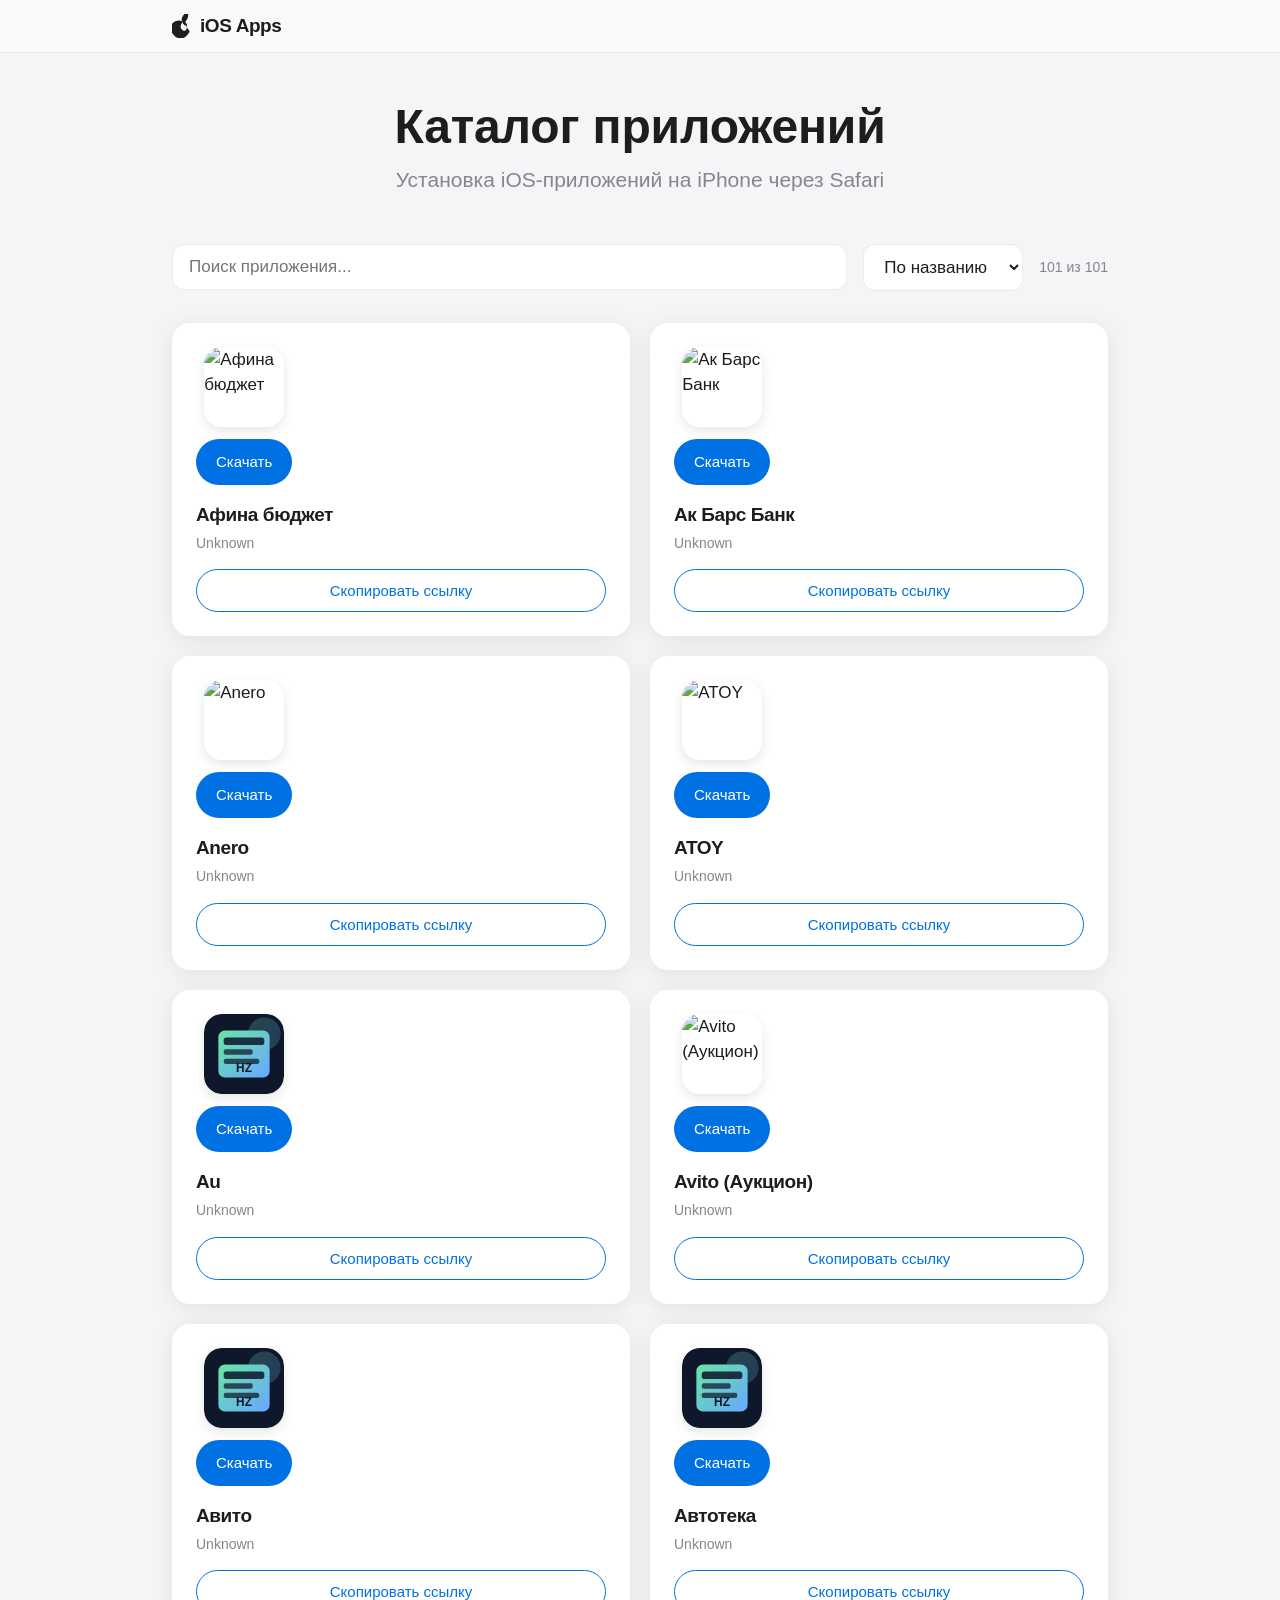
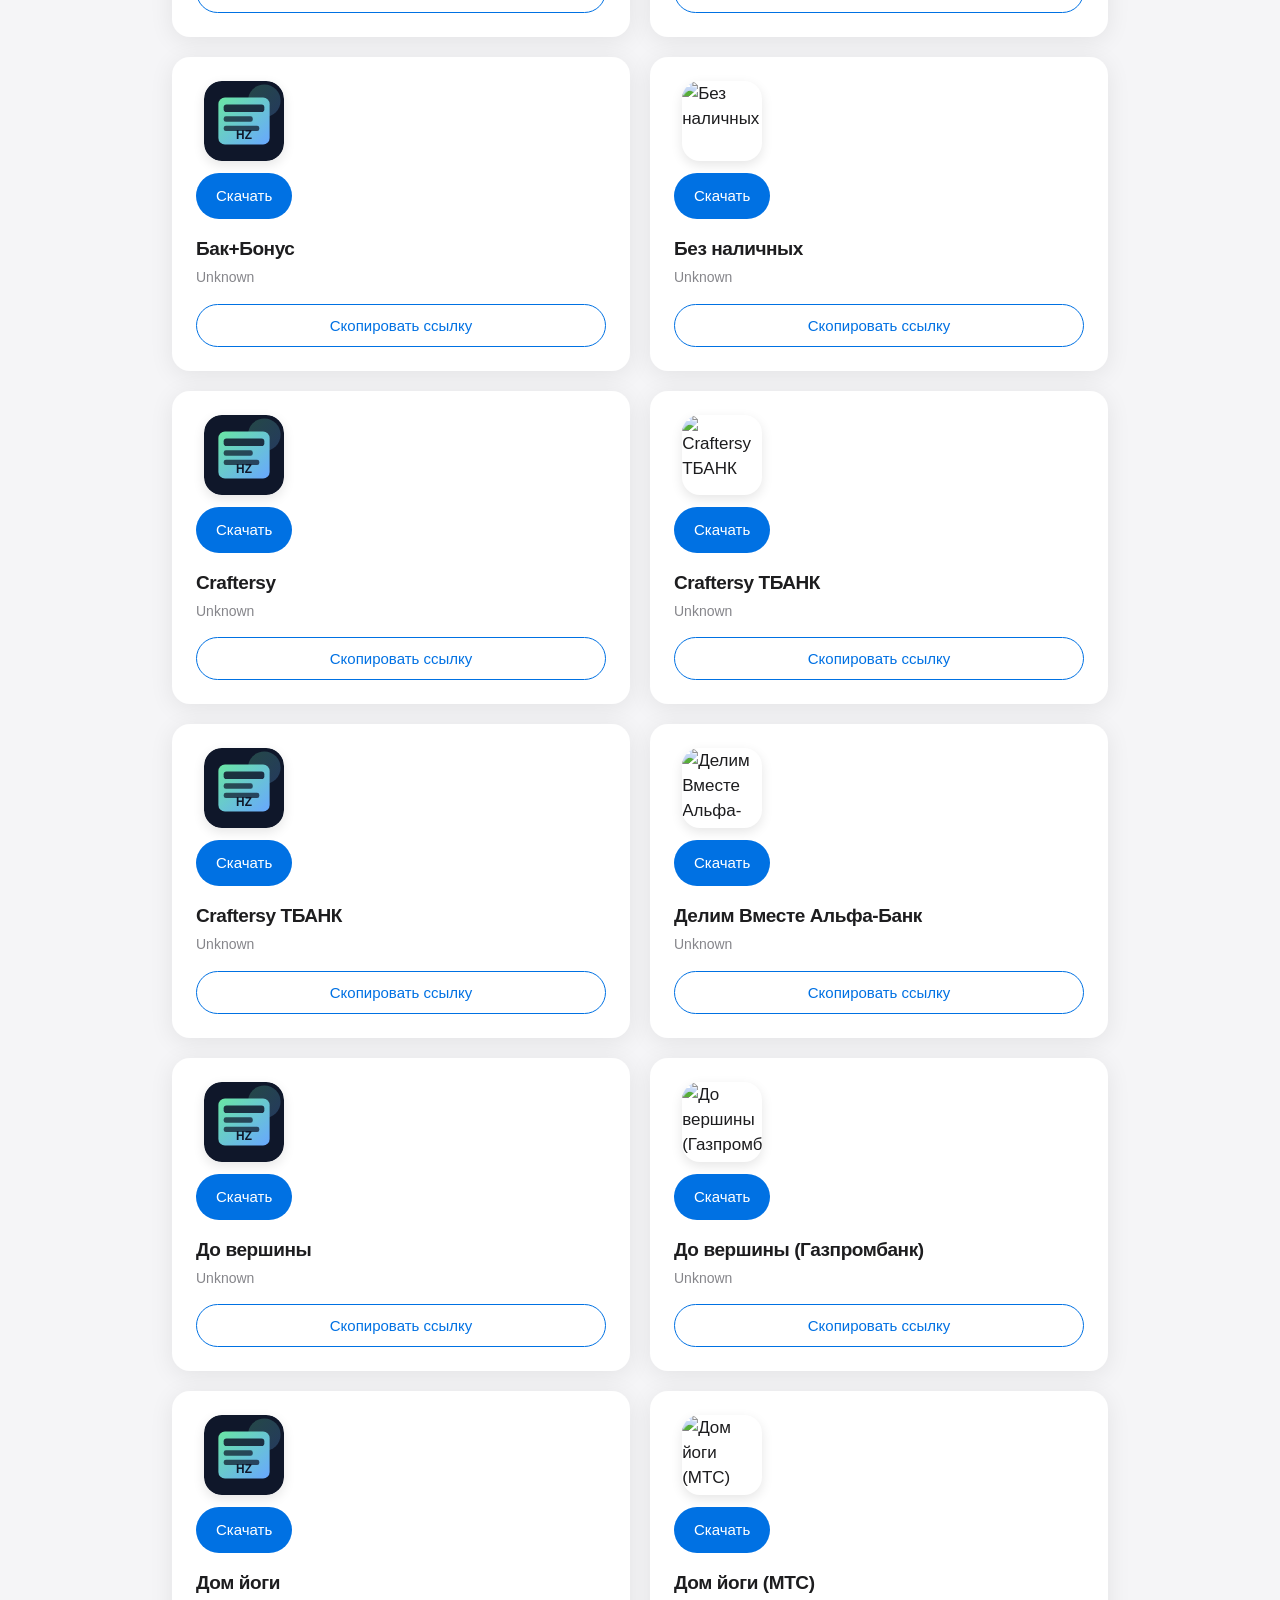
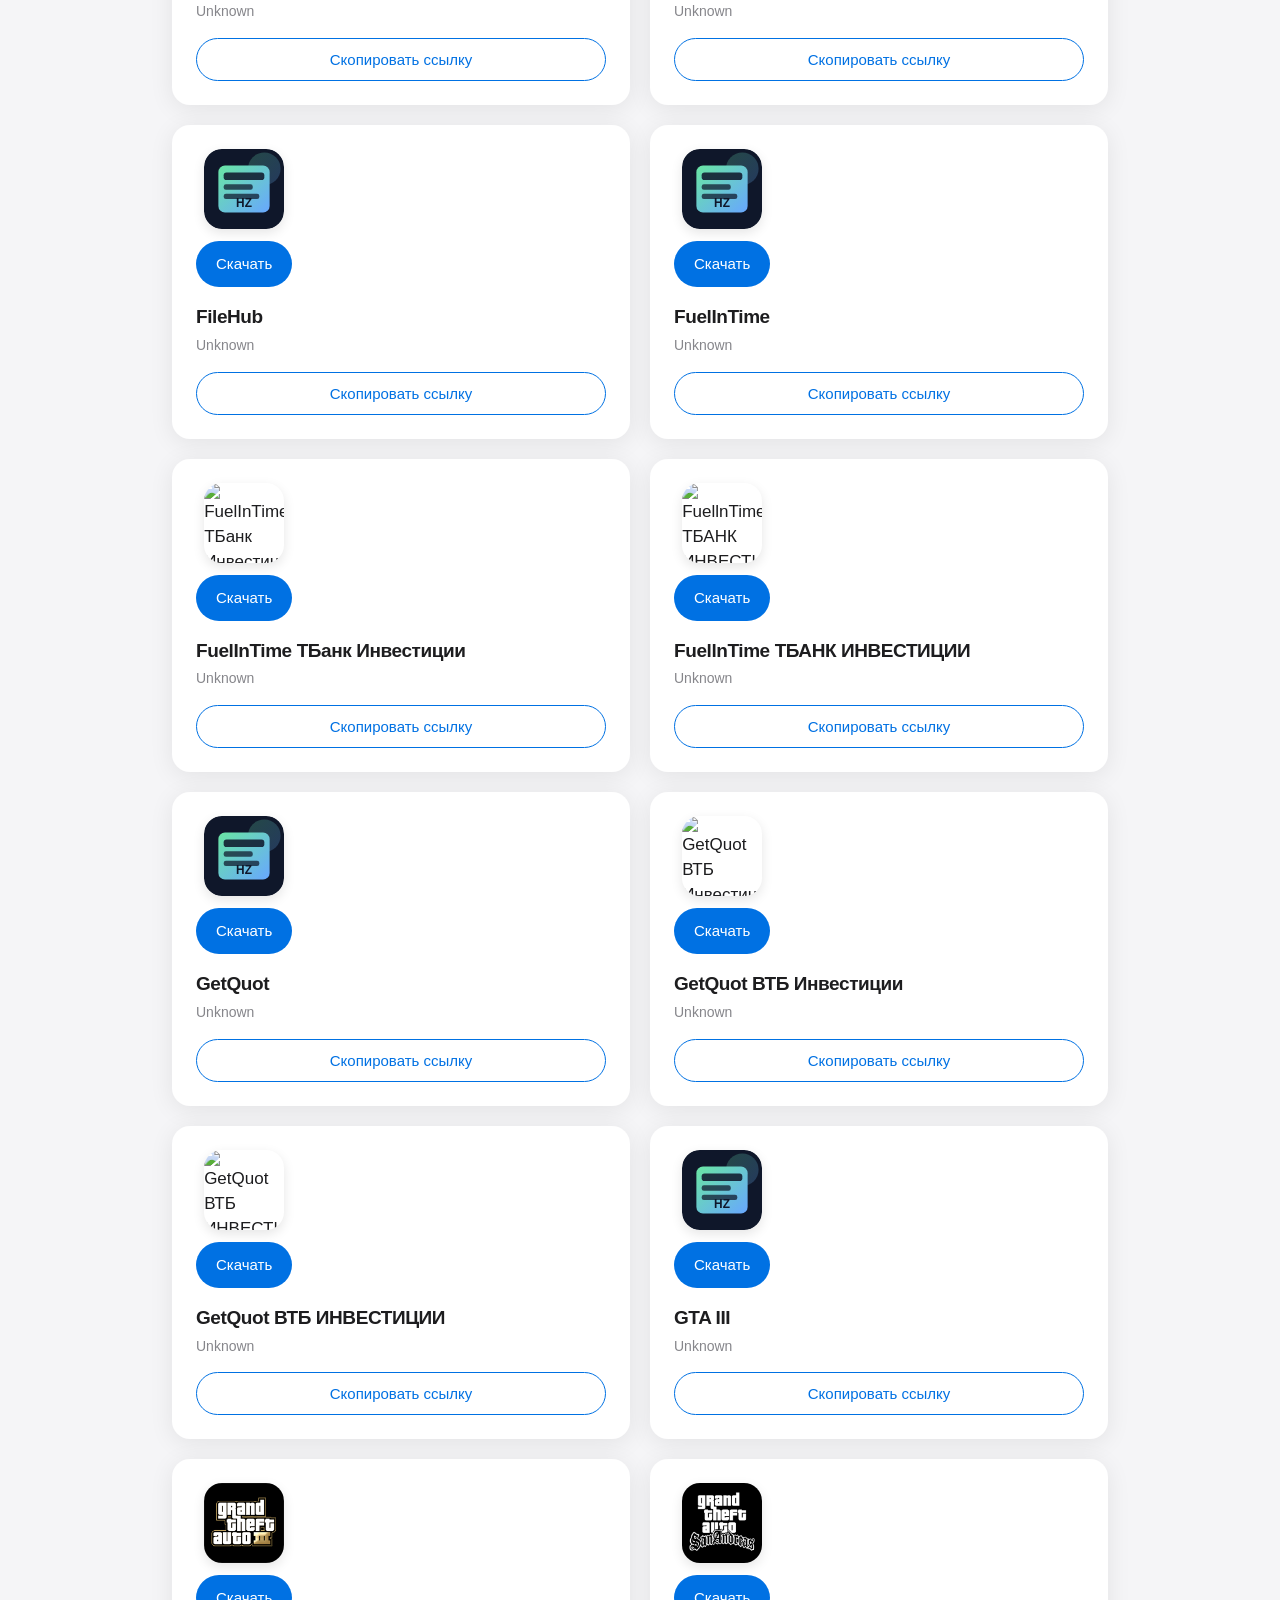
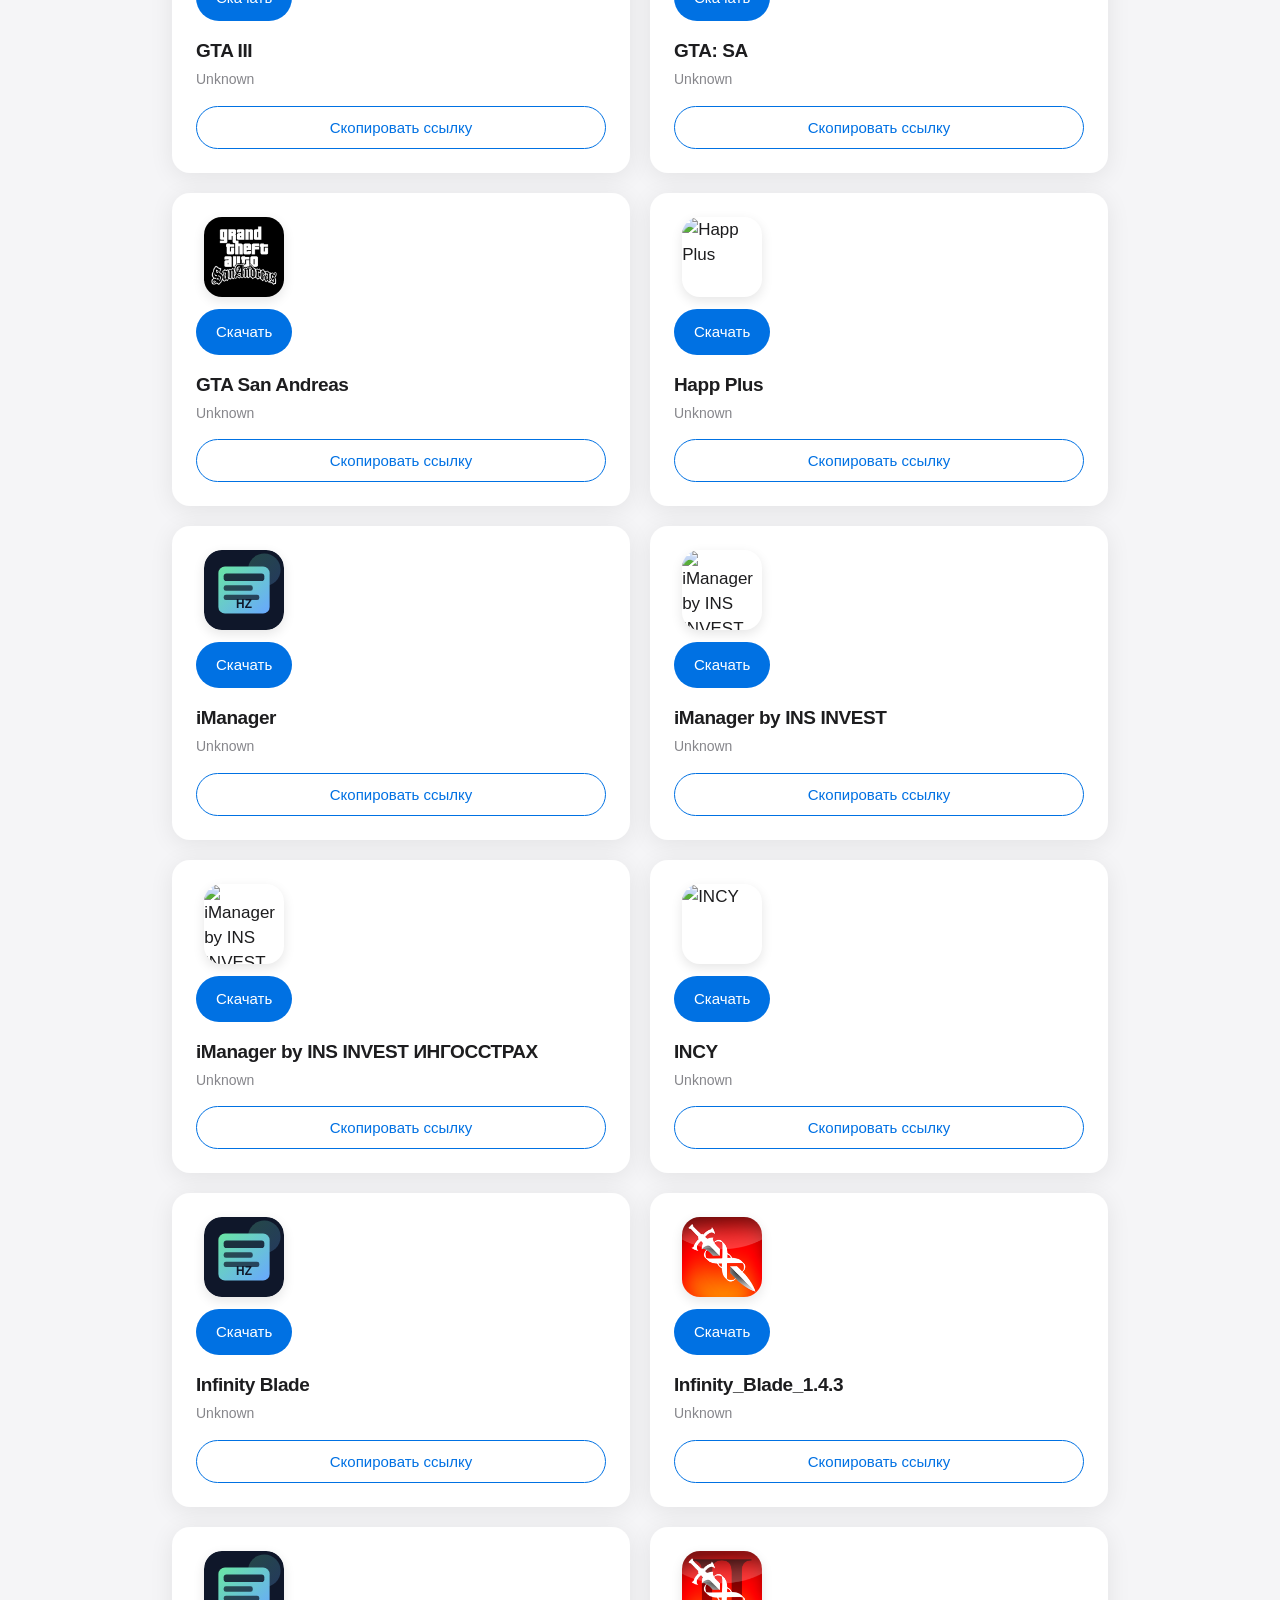
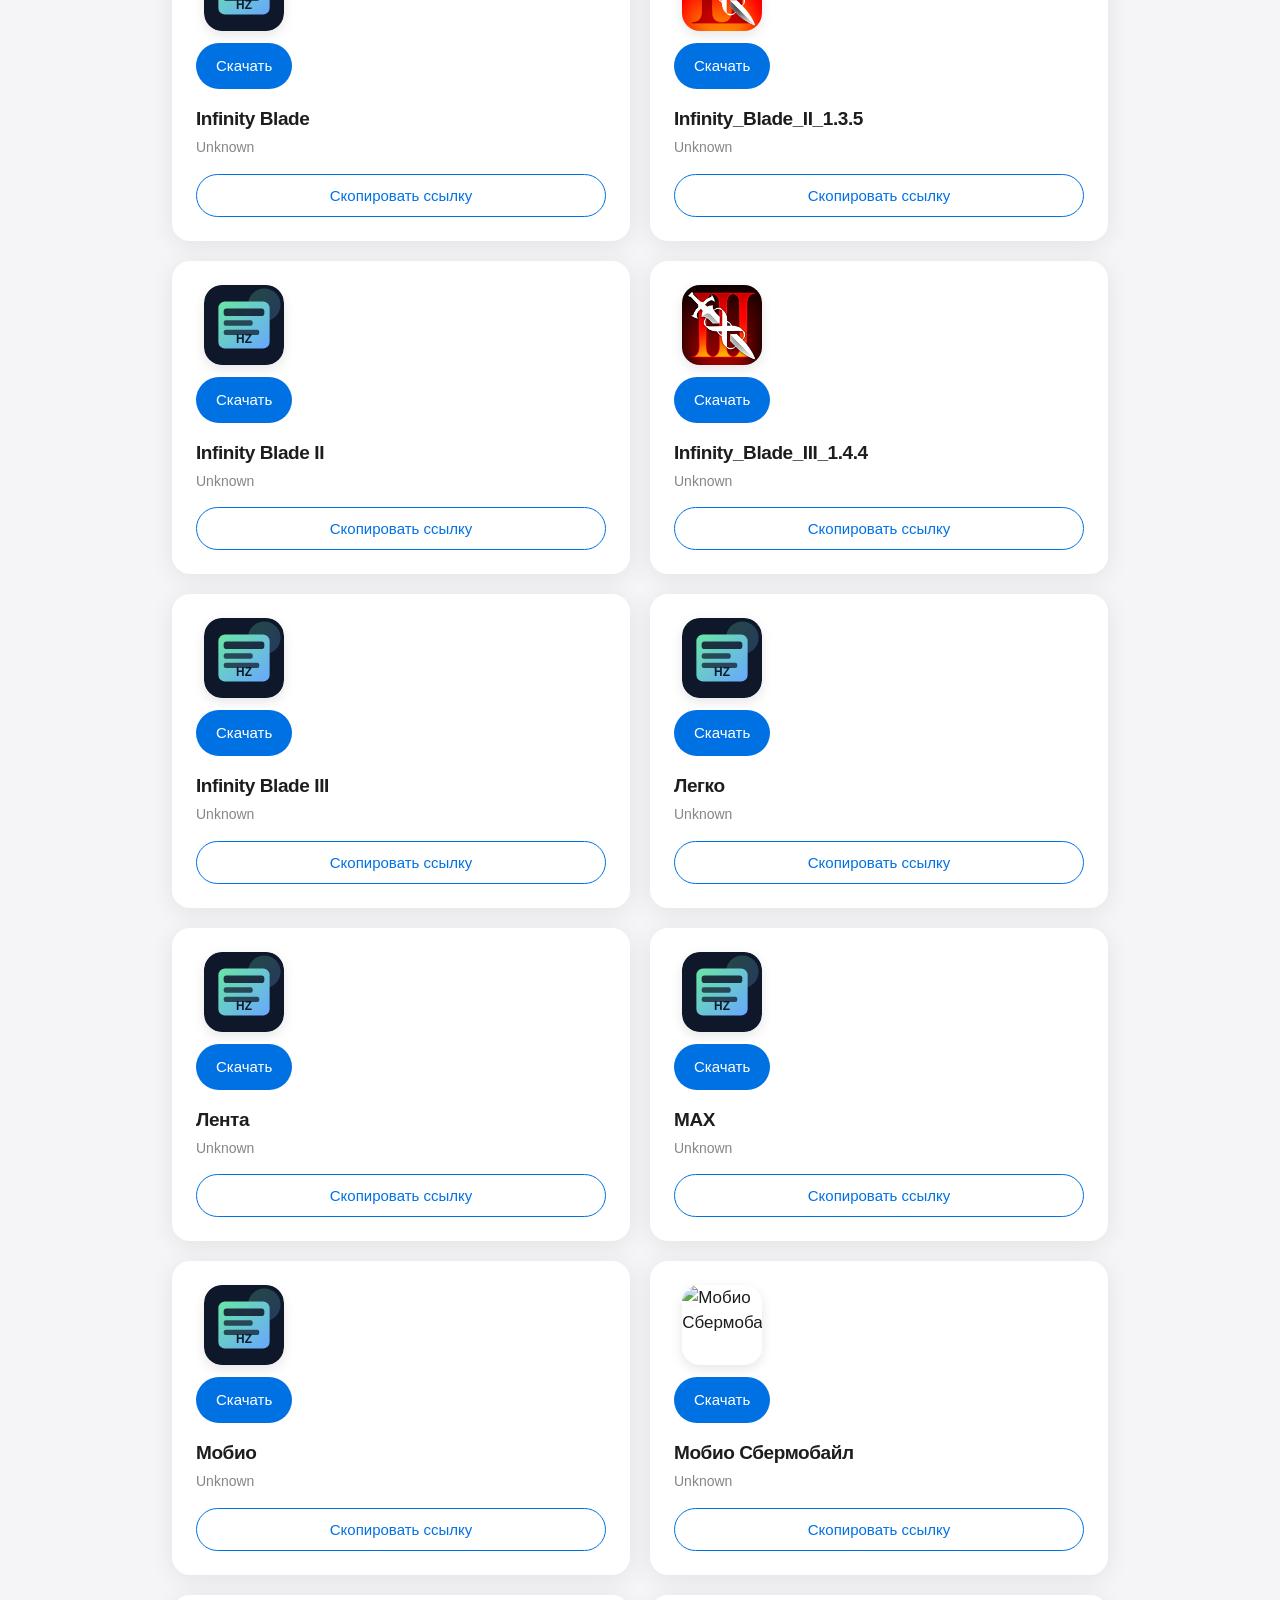
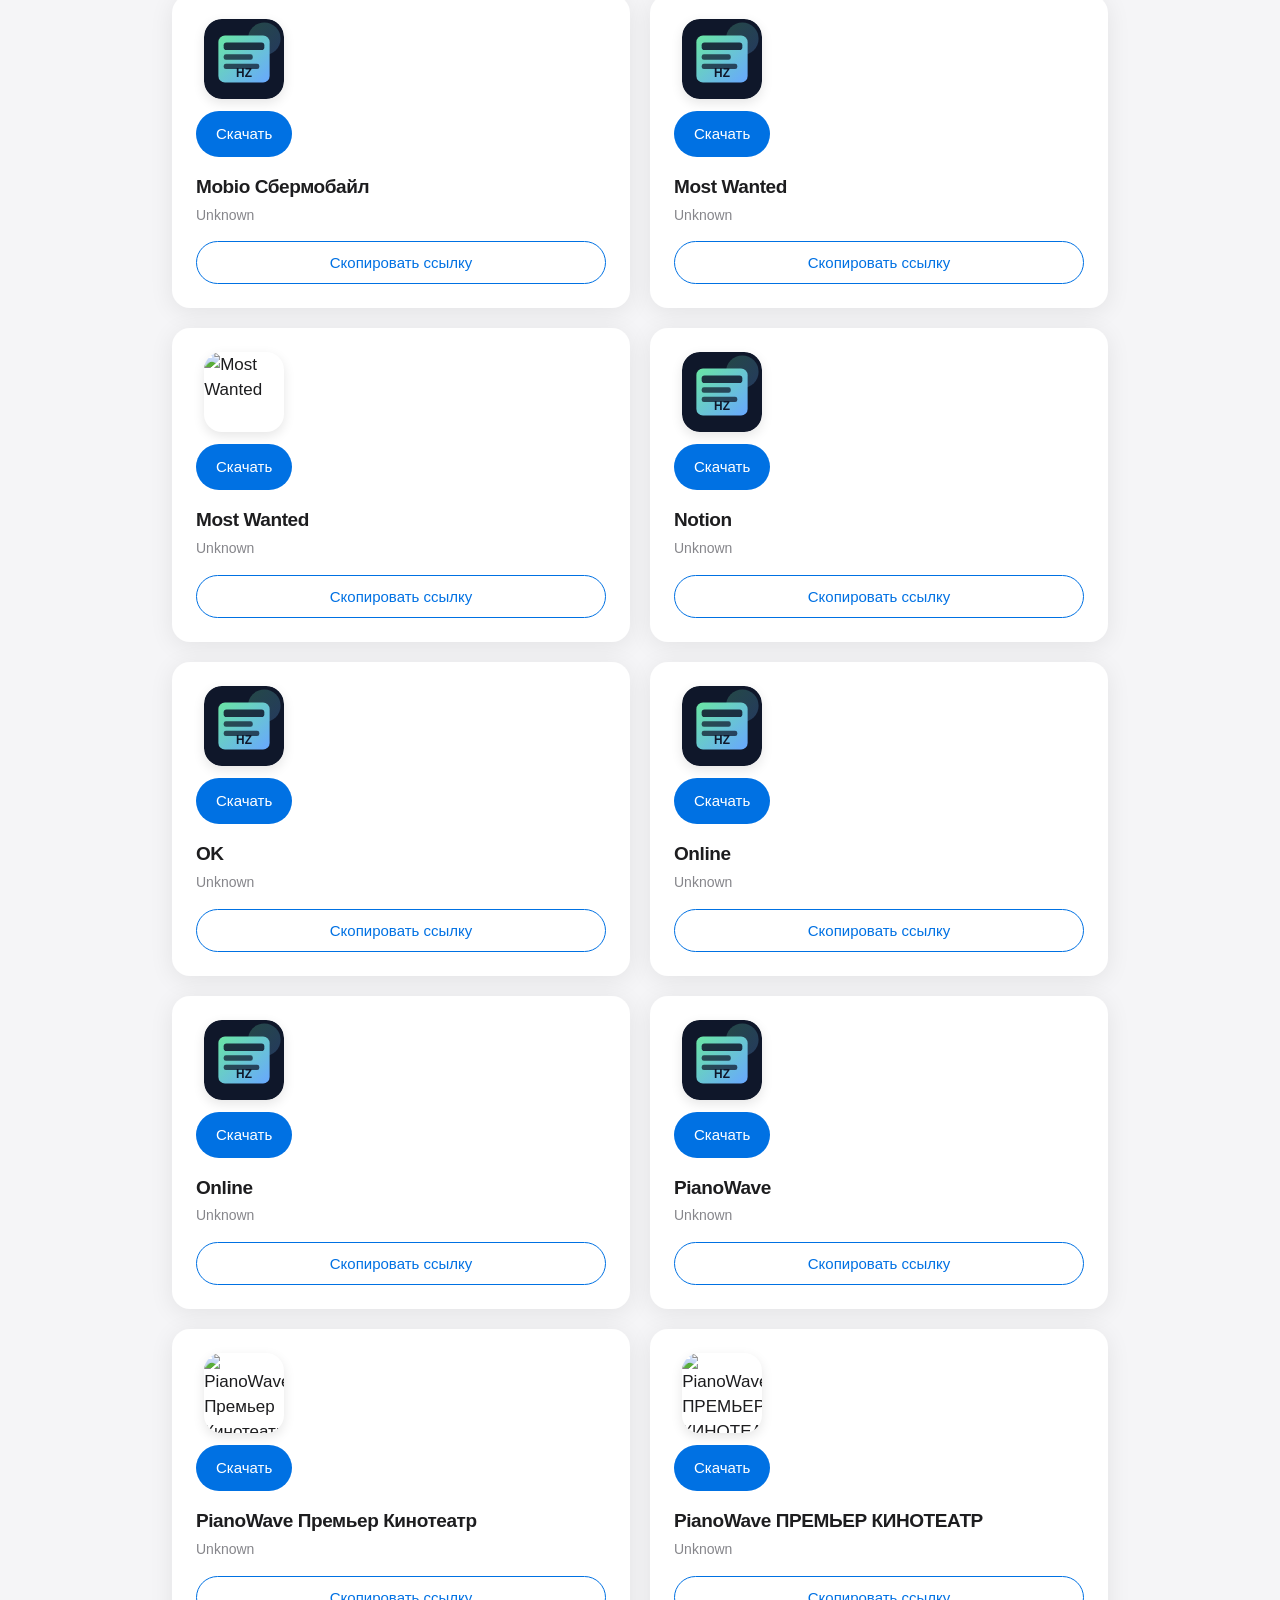
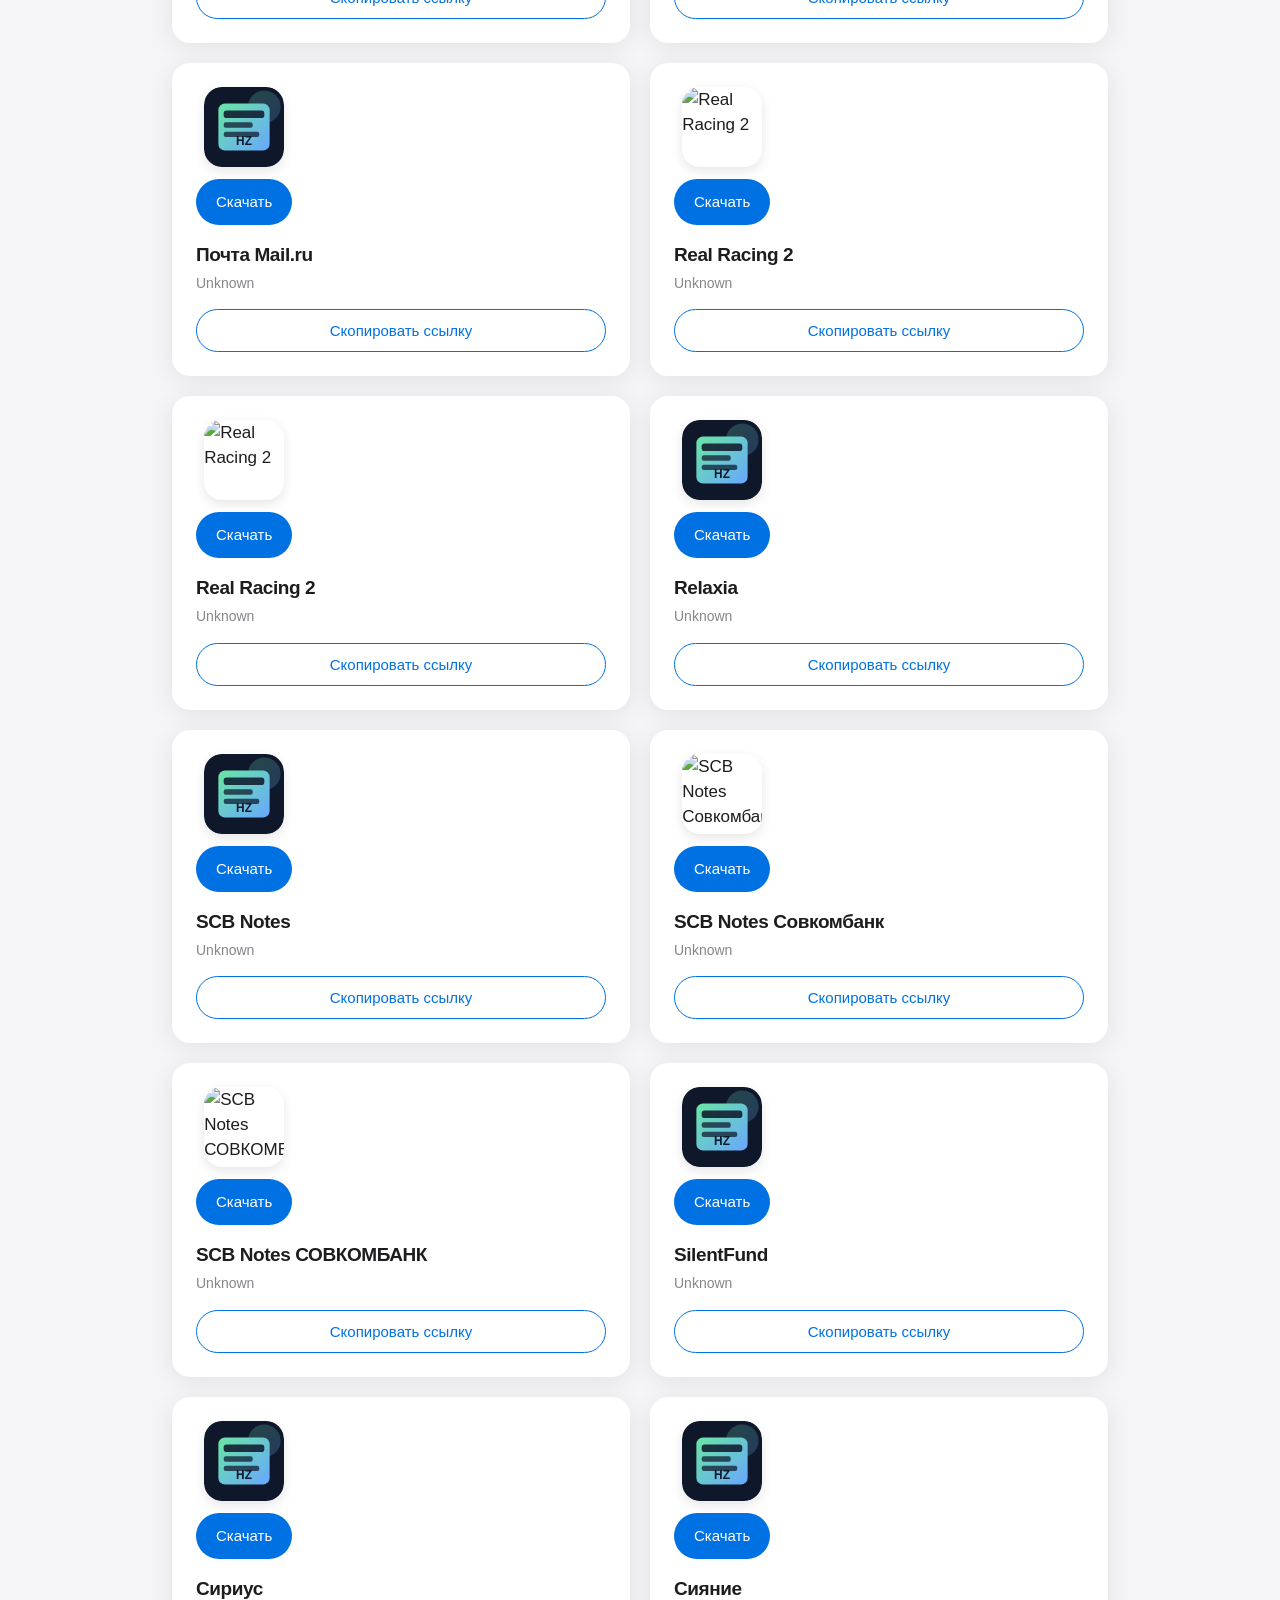
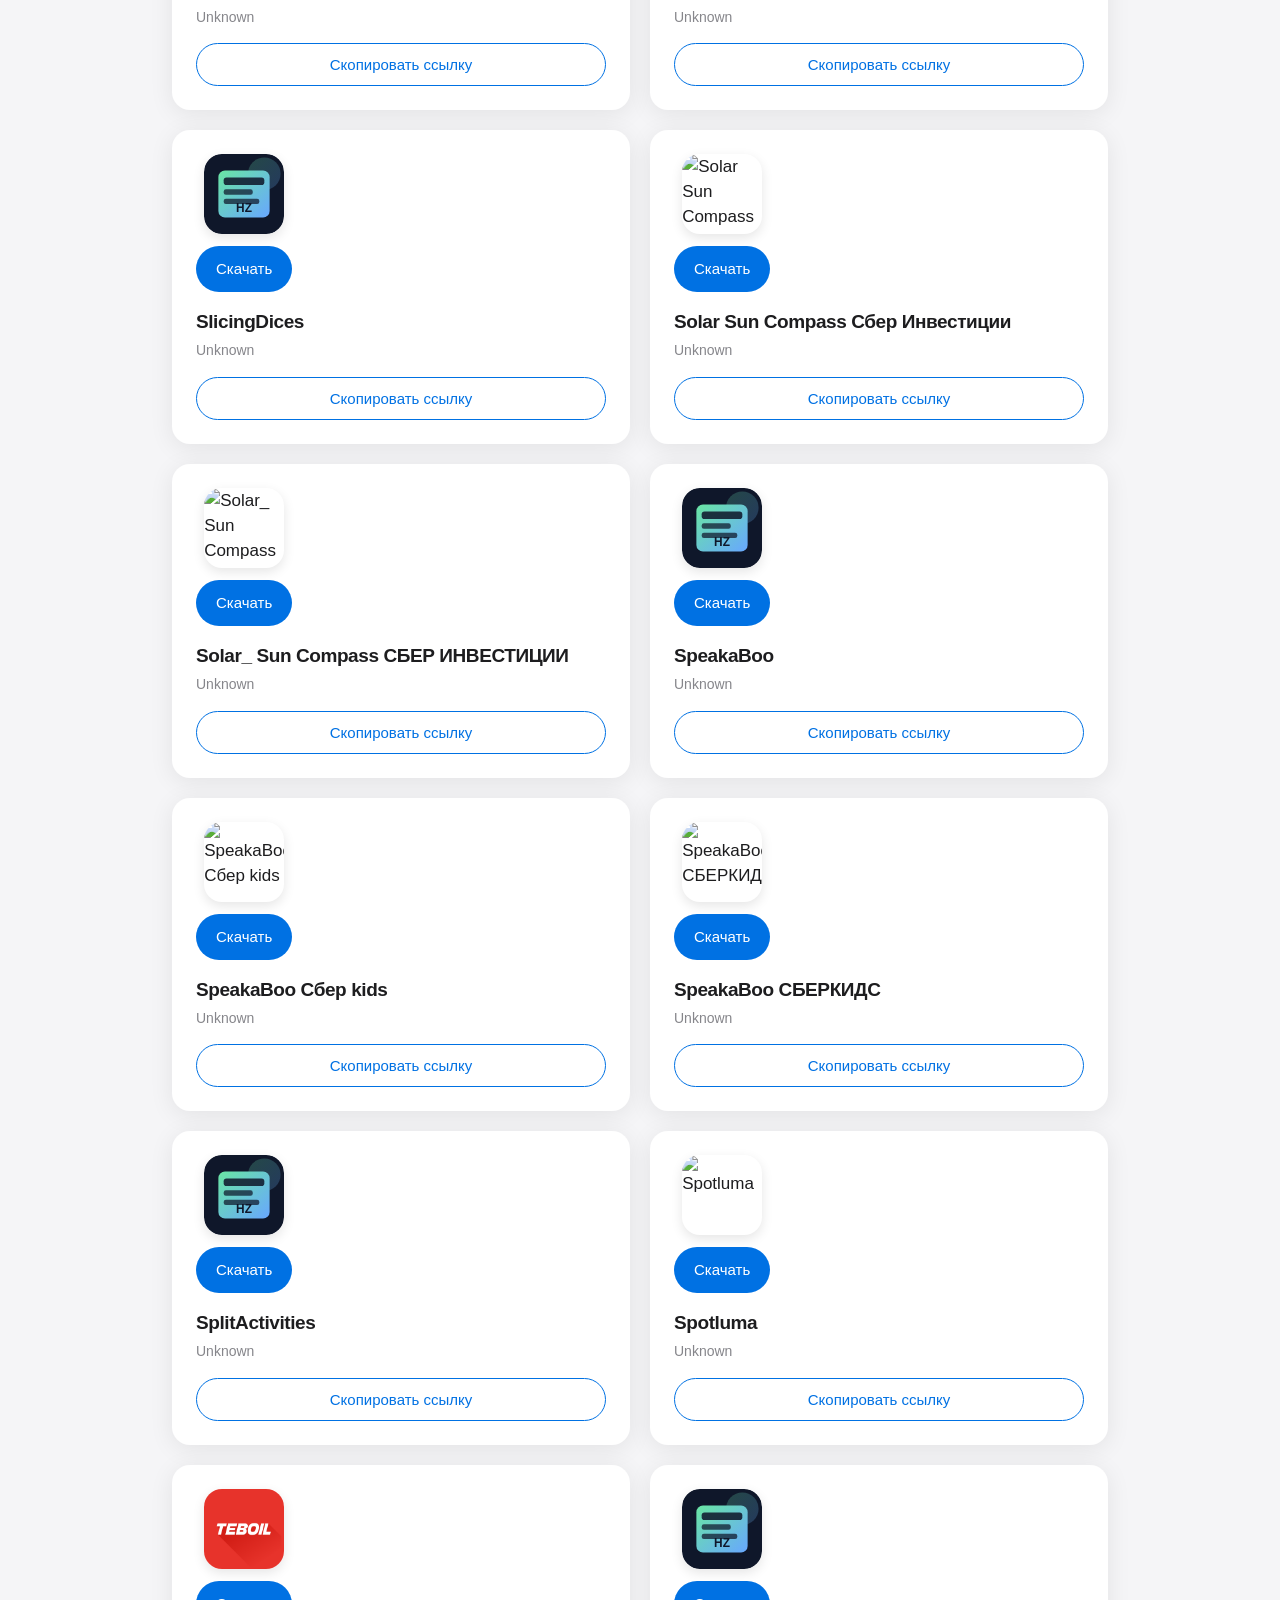
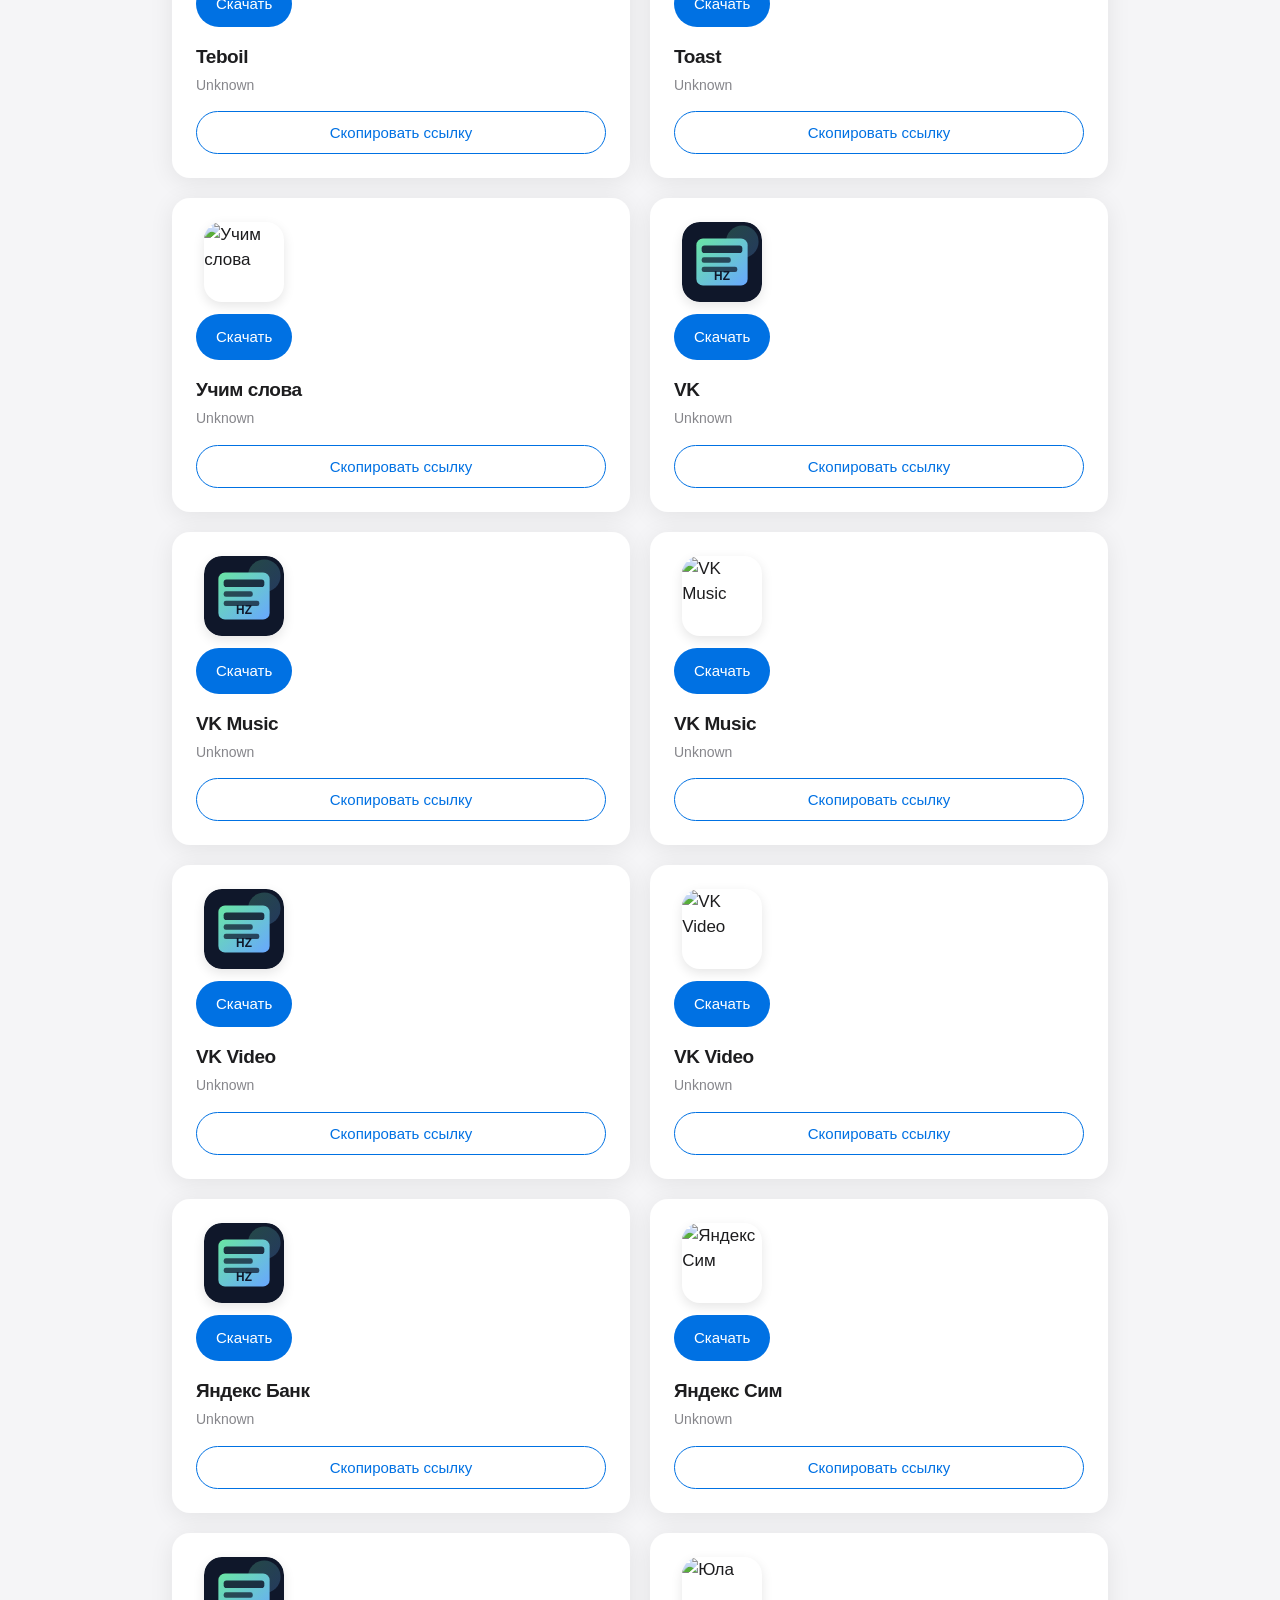
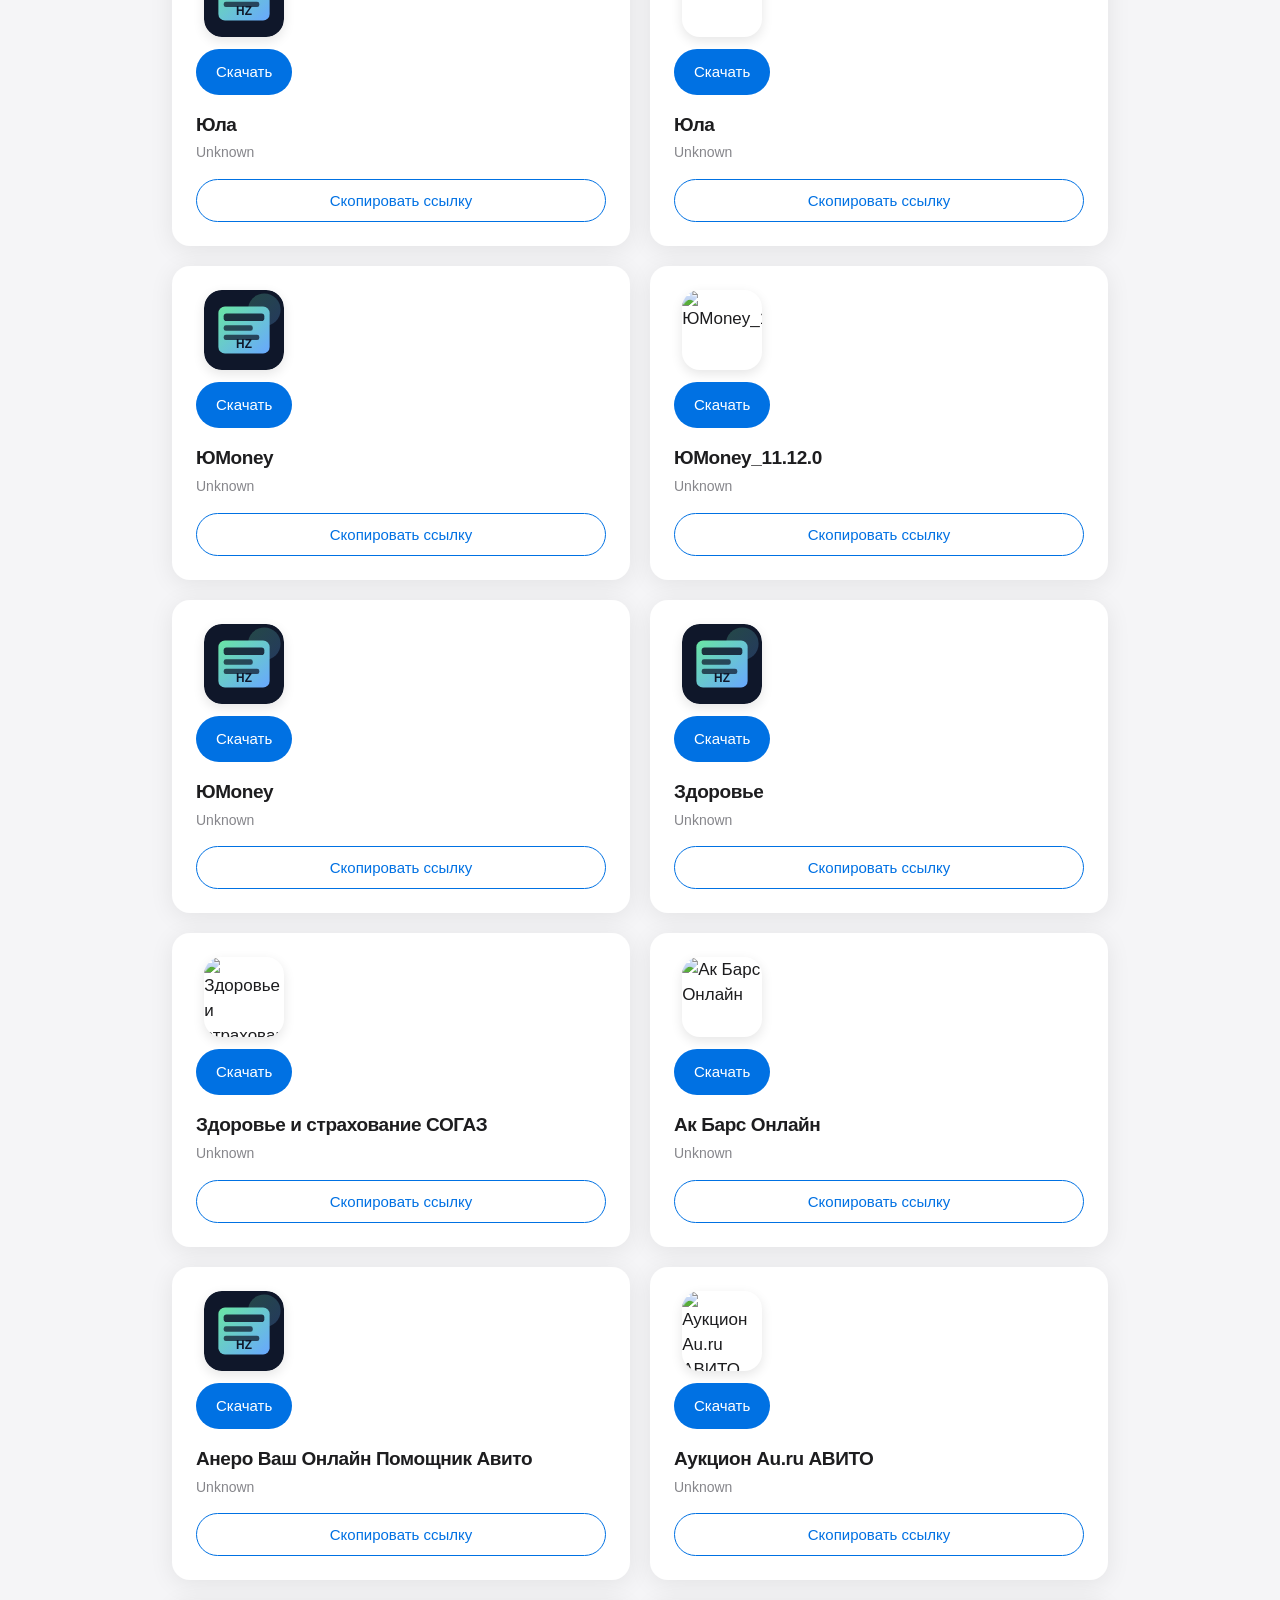
==== commit 732cdc37: "Bump cache version for app-data.js and app-store.js" ====
--- a/index.html
+++ b/index.html
@@ -44,7 +44,7 @@
     <div class="apps-grid" id="apps-container"></div>
   </main>
   
-  <script src="app-data.js"></script>
-  <script src="app-store.js?v=2"></script>
+  <script src="app-data.js?v=3"></script>
+  <script src="app-store.js?v=3"></script>
 </body>
 </html>
